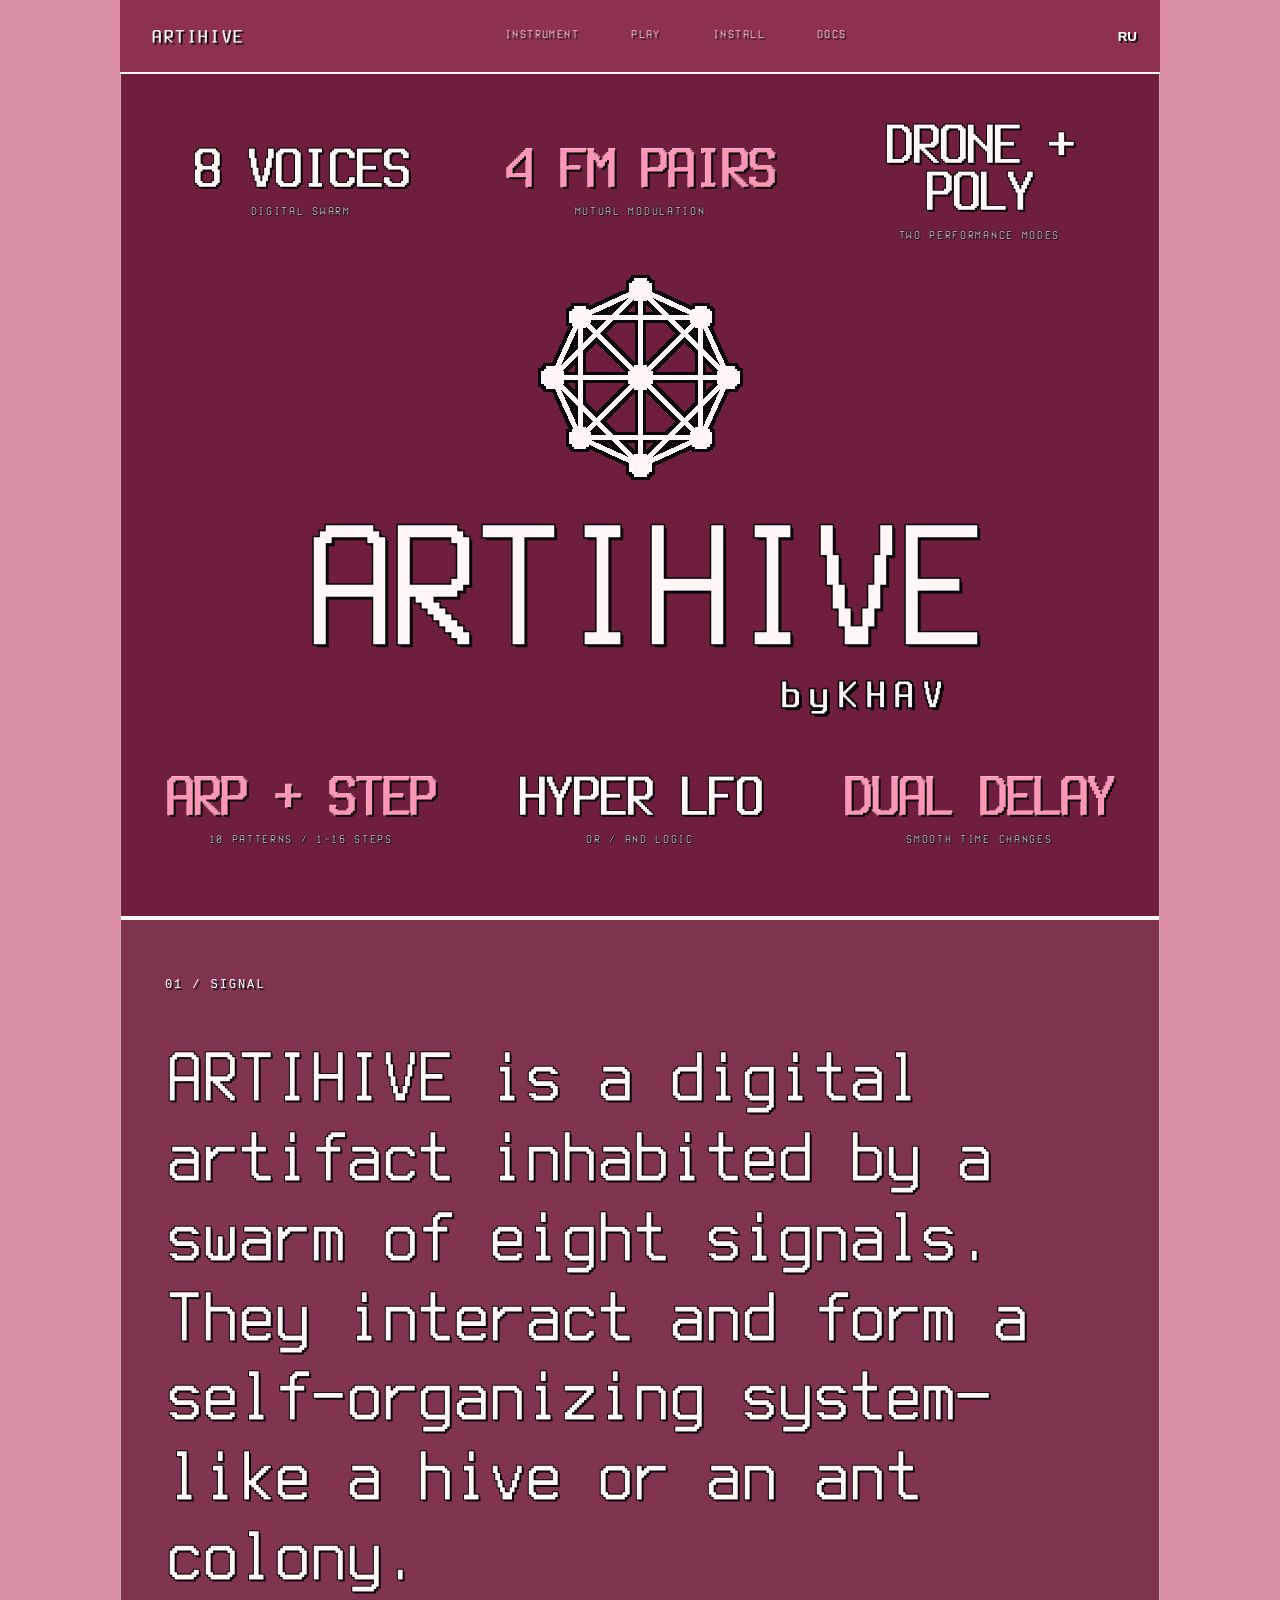
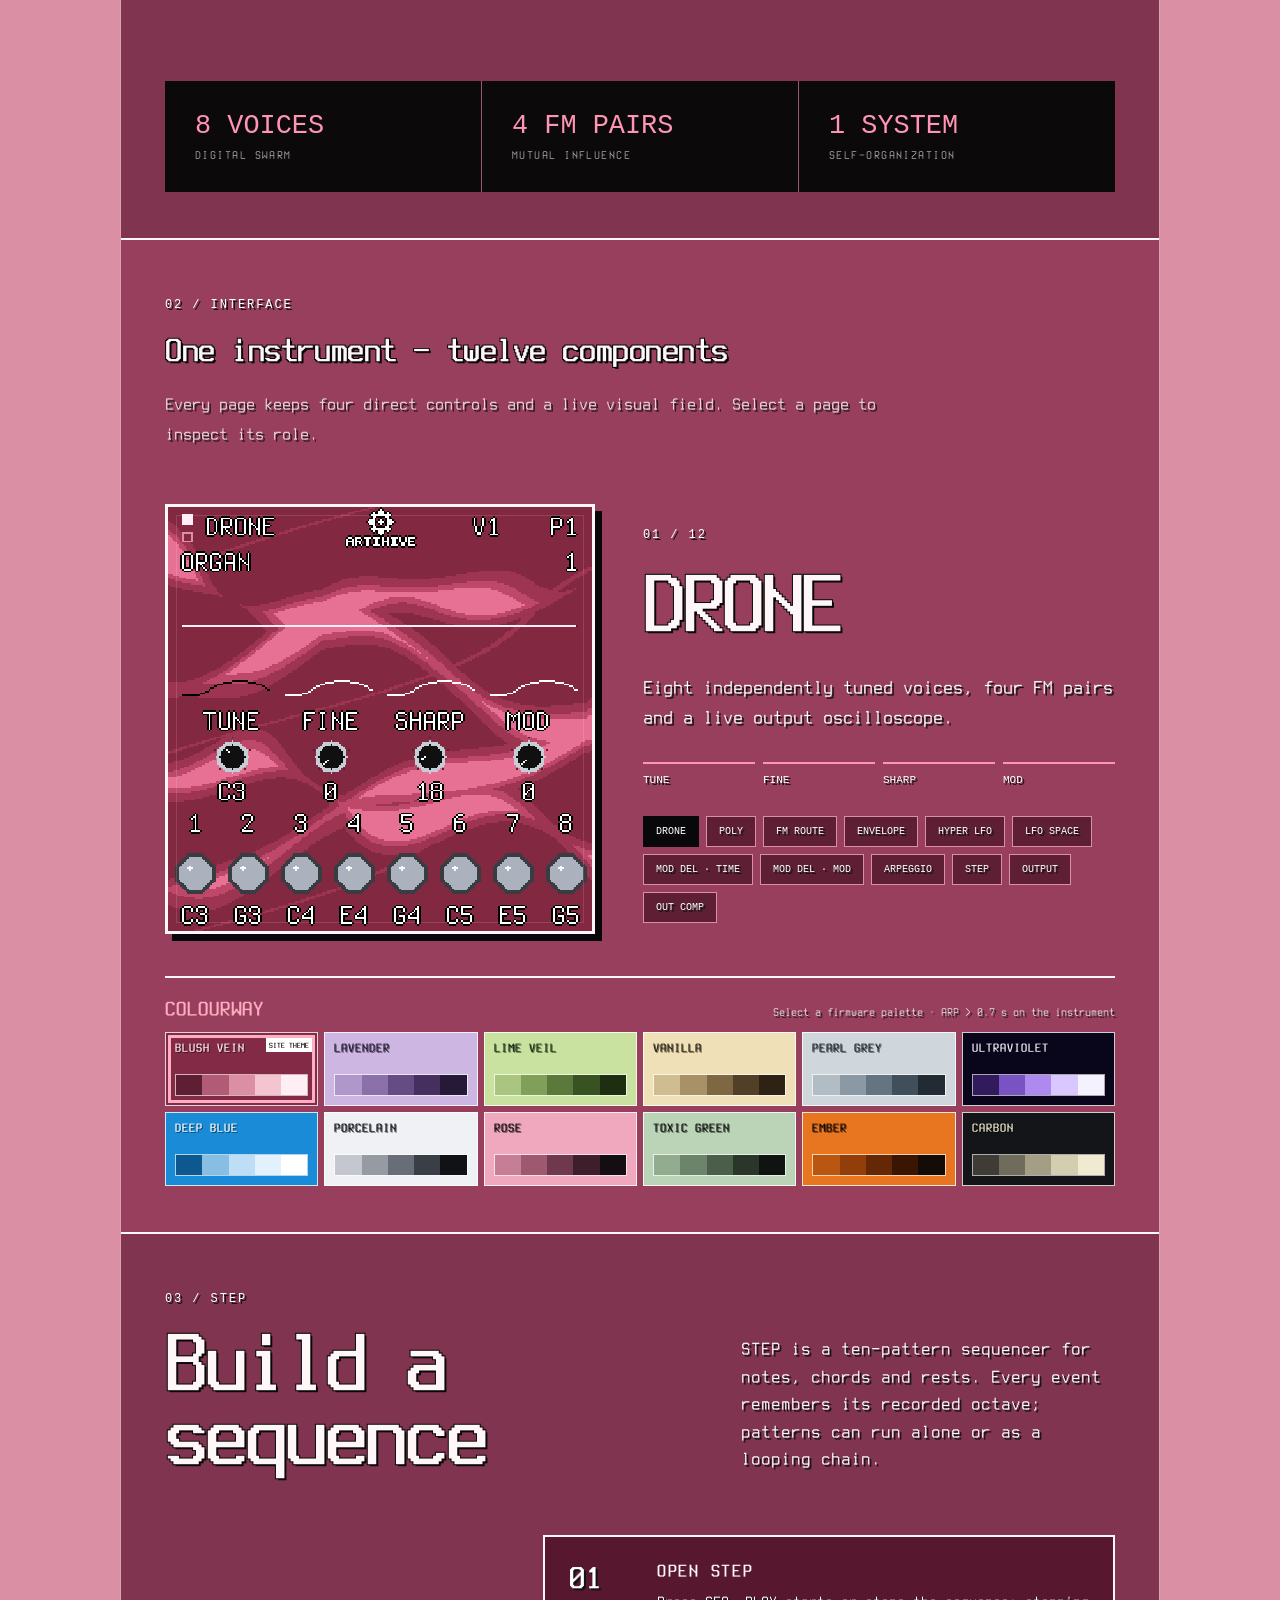
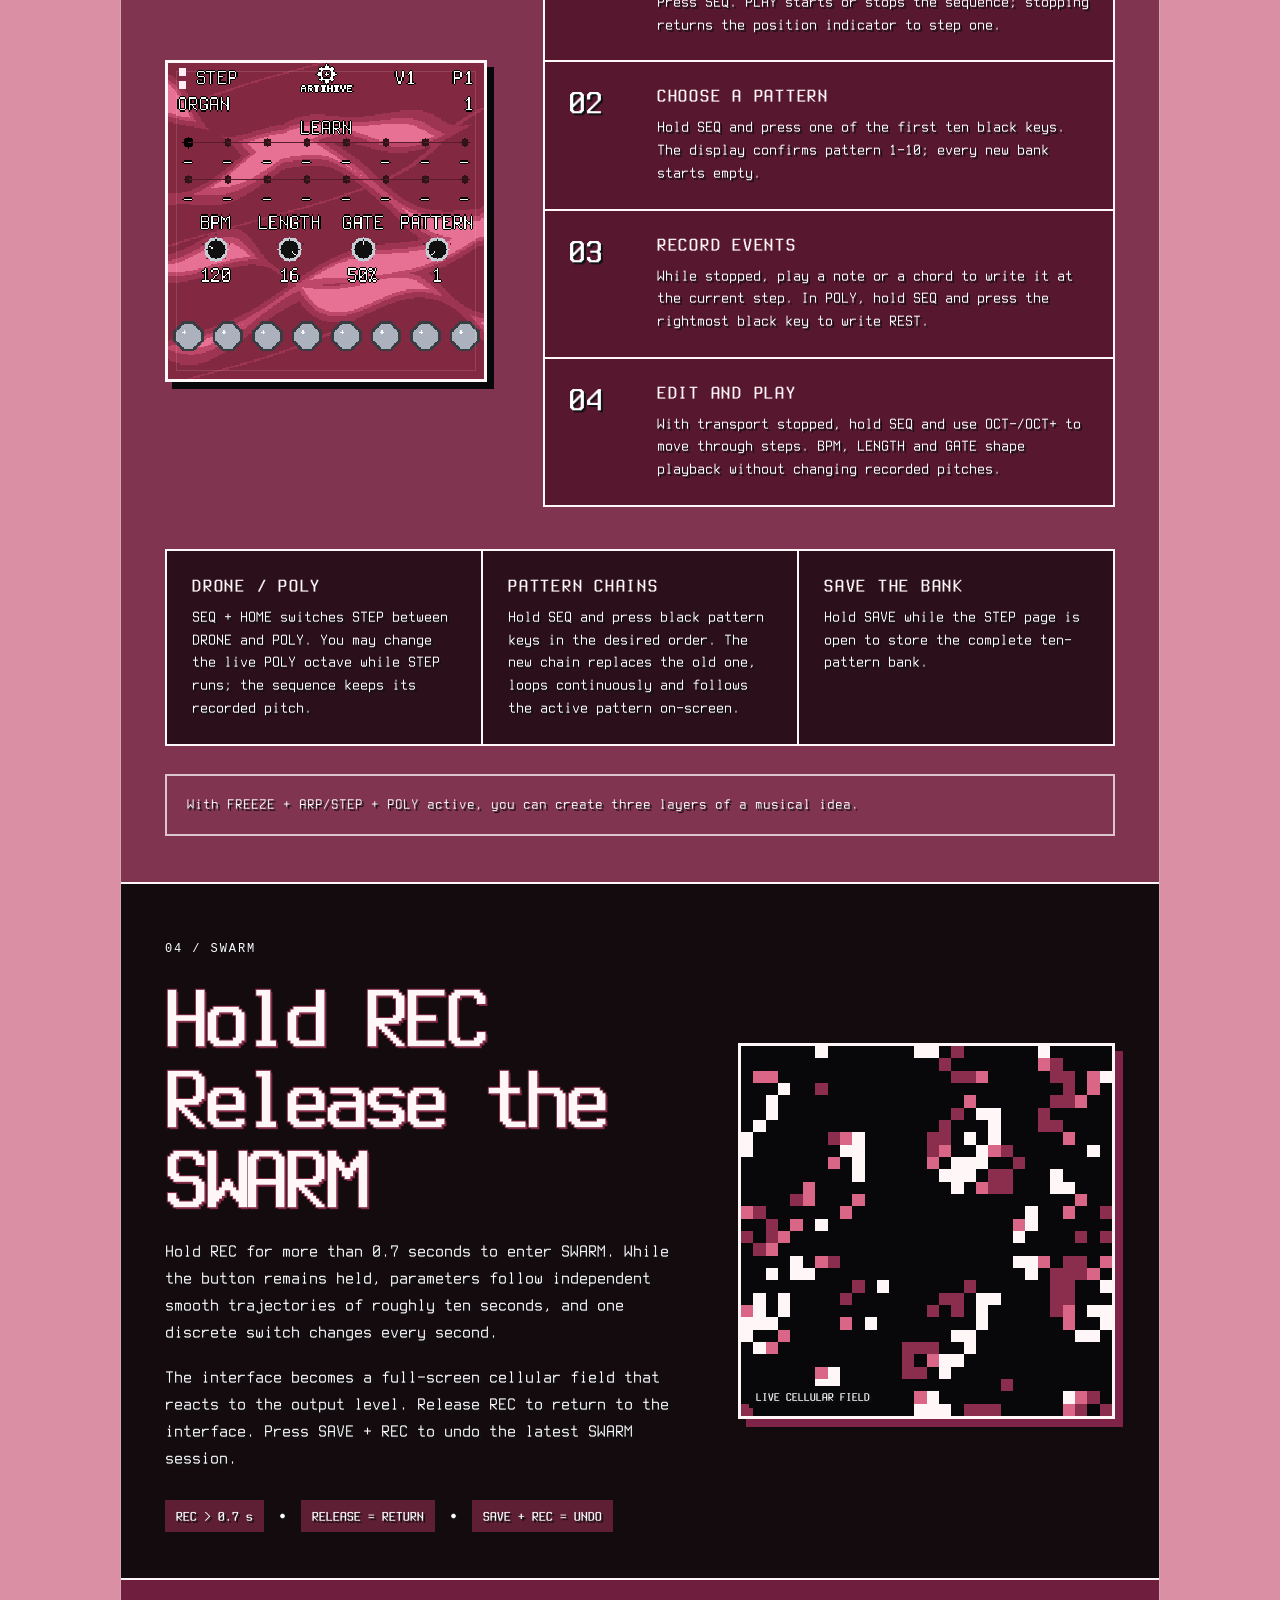
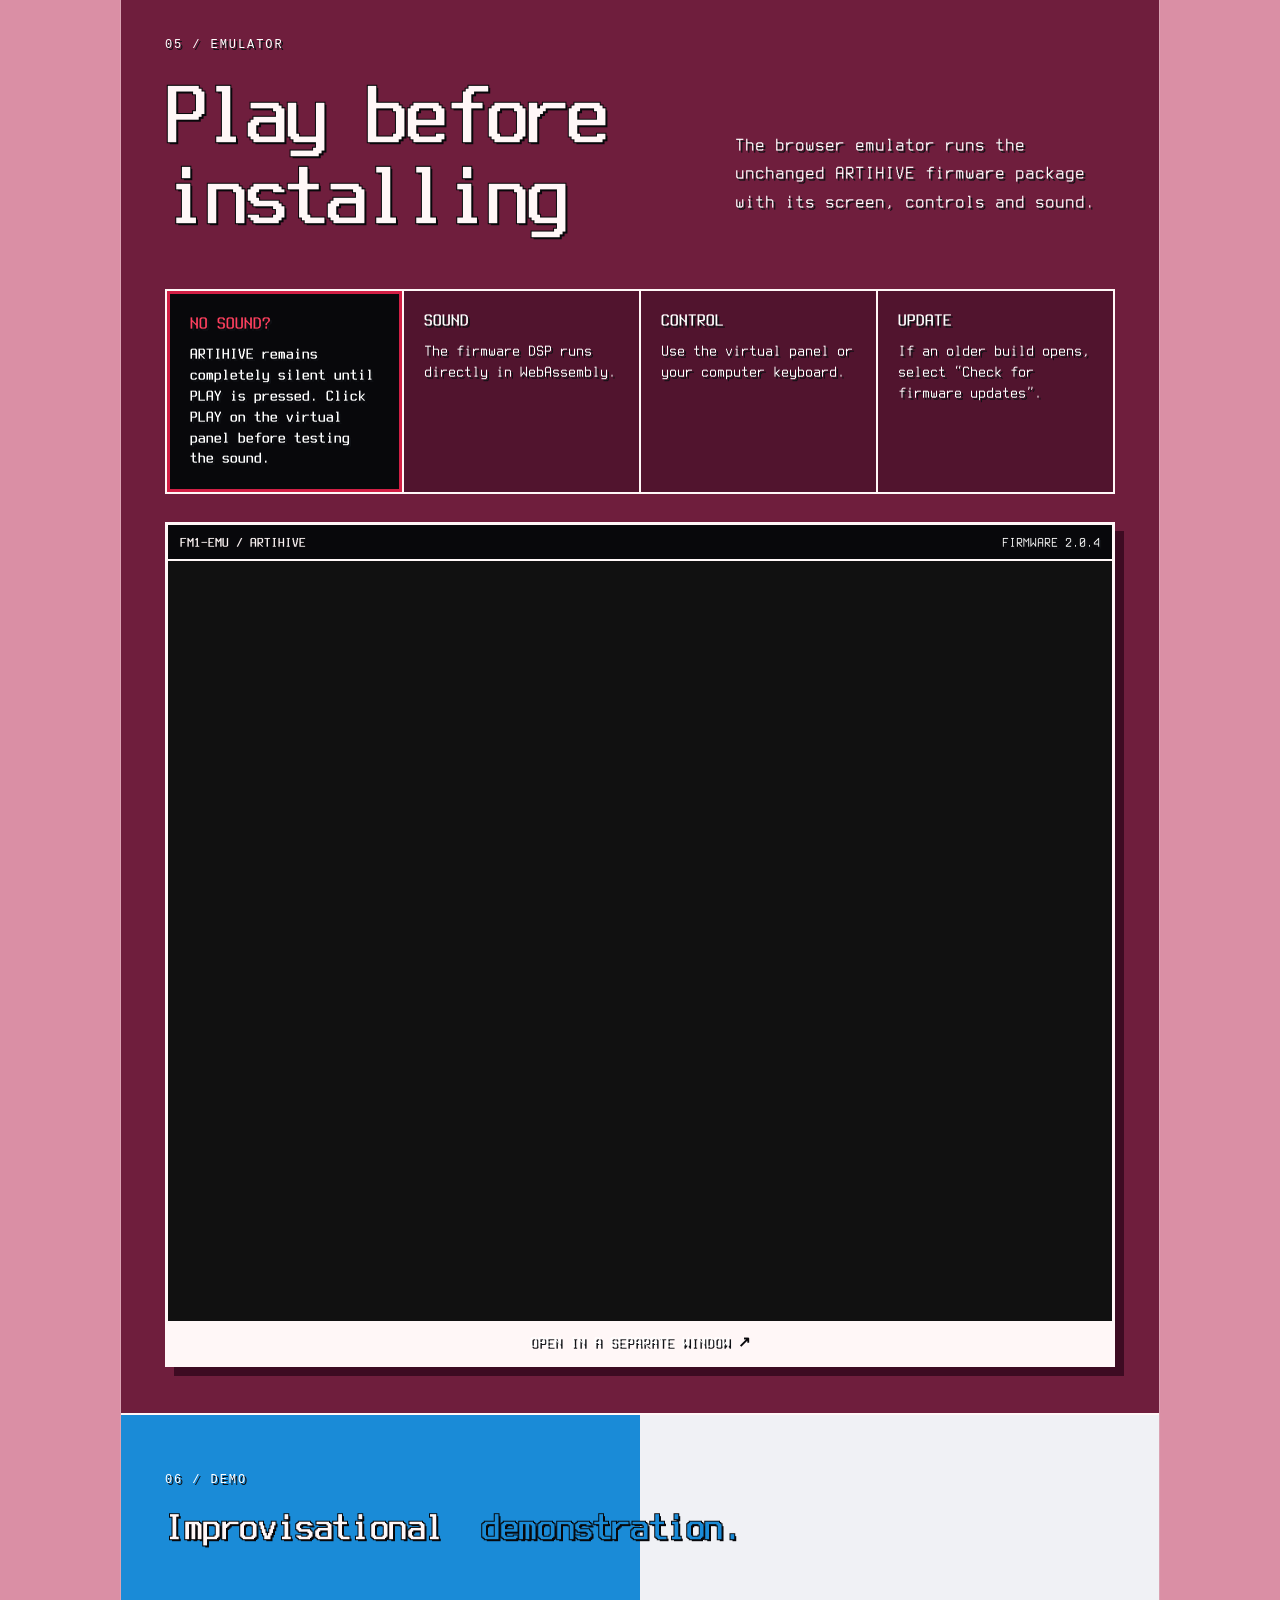
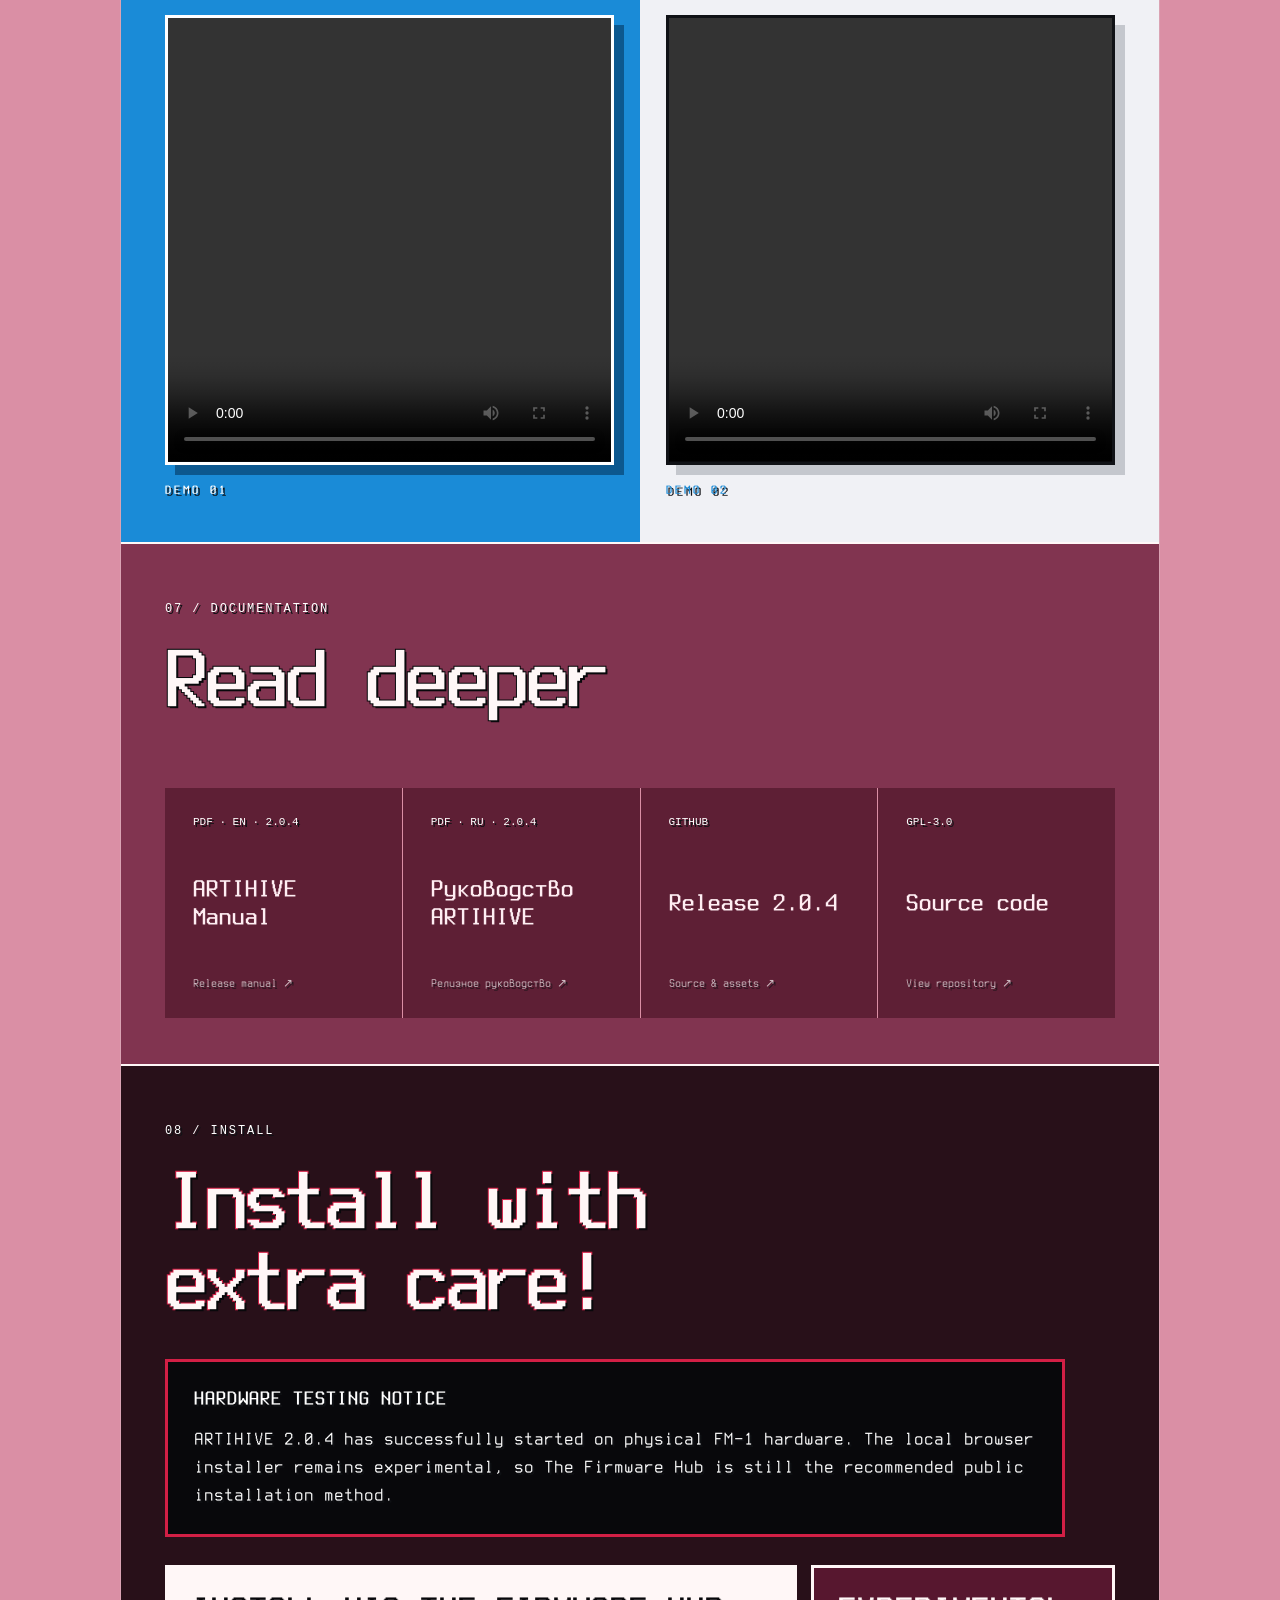
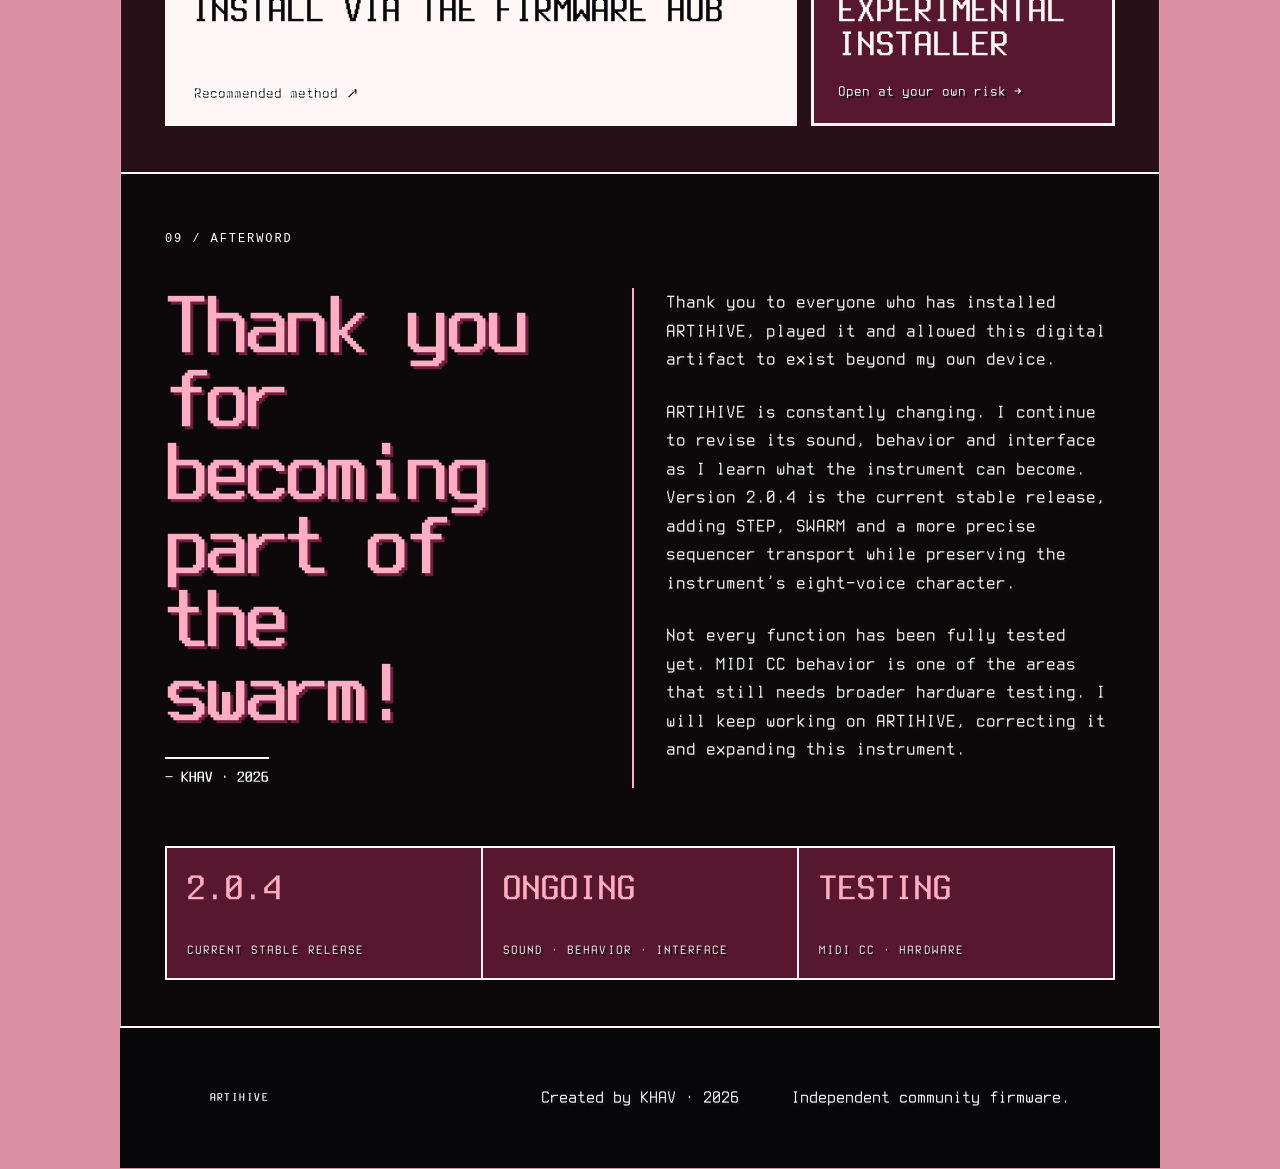
==== site/index.html @ 215ebaf9 "Add files via upload" ====
<!doctype html>
<html lang="en" data-lang="en">
<head>
  <meta charset="utf-8">
  <meta name="viewport" content="width=device-width,initial-scale=1">
  <meta name="theme-color" content="#7f2947">
  <meta name="description" content="ARTIHIVE 2.0.4 — eight-voice experimental drone, polyphonic FM synthesizer and STEP sequencer firmware for the M-VAVE FM-1.">
  <title>ARTIHIVE 2.0.4 — FM-1 firmware by KHAV</title>
  <link rel="stylesheet" href="styles.css?v=204-heading-fix-2">
</head>
<body>
  <a class="skip" href="#main">Skip to content</a>
  <div class="grain" aria-hidden="true"></div>
  <header class="topbar">
    <a class="brand" href="#top" aria-label="ARTIHIVE home"><span class="brand-name">ARTIHIVE</span></a>
    <nav aria-label="Main navigation">
      <a href="#instrument" data-en="Instrument" data-ru="Инструмент">Instrument</a>
      <a href="#play" data-en="Play" data-ru="Играть">Play</a>
      <a href="https://thefirmwarehub.com/#fw-artihive" target="_blank" rel="noopener" data-en="Install" data-ru="Установка">Install</a>
      <a href="#docs" data-en="Docs" data-ru="Документы">Docs</a>
    </nav>
    <button class="lang" id="lang" type="button" aria-label="Switch language">RU</button>
  </header>

  <main id="main">
    <section class="hero hero-simple" id="top">
      <div class="hero-identity reveal">
        <div class="hero-wordmark" role="img" aria-label="ARTIHIVE by KHAV">
          <svg class="hero-symbol" viewBox="0 0 240 240" shape-rendering="crispEdges" aria-hidden="true">
            <defs><path id="pixel-node" d="M-7-13H7V-10H10V-7H13V7H10V10H7V13H-7V10H-10V7H-13V-7H-10V-10H-7Z"/></defs>
            <g fill="none" stroke="currentColor" stroke-width="6" stroke-linejoin="miter">
              <!-- Exact topology used by firmware draw_boot_logo_raw():
                   perimeter, even-node diamond, odd-node square and eight centre spokes. -->
              <path d="M120 18 190 50 222 120 190 190 120 222 50 190 18 120 50 50Z"/>
              <path d="M120 18 222 120 120 222 18 120Z"/>
              <path d="M190 50 190 190 50 190 50 50Z"/>
              <path d="M120 120 120 18M120 120 190 50M120 120 222 120M120 120 190 190M120 120 120 222M120 120 50 190M120 120 18 120M120 120 50 50"/>
            </g>
            <g fill="currentColor">
              <use href="#pixel-node" transform="translate(120 18)"/><use href="#pixel-node" transform="translate(190 50)"/>
              <use href="#pixel-node" transform="translate(222 120)"/><use href="#pixel-node" transform="translate(190 190)"/>
              <use href="#pixel-node" transform="translate(120 222)"/><use href="#pixel-node" transform="translate(50 190)"/>
              <use href="#pixel-node" transform="translate(18 120)"/><use href="#pixel-node" transform="translate(50 50)"/>
              <use href="#pixel-node" transform="translate(120 120) scale(1.15)"/>
            </g>
          </svg>
          <strong>ARTIHIVE</strong>
          <span>byKHAV</span>
        </div>
        <div class="hero-features" aria-label="ARTIHIVE features">
          <span class="feature-label feature-1"><b>8 VOICES</b><i data-en="digital swarm" data-ru="цифровой рой">digital swarm</i></span>
          <span class="feature-label feature-2"><b>4 FM PAIRS</b><i data-en="mutual modulation" data-ru="взаимная модуляция">mutual modulation</i></span>
          <span class="feature-label feature-3"><b>DRONE + POLY</b><i data-en="two performance modes" data-ru="два режима игры">two performance modes</i></span>
          <span class="feature-label feature-4"><b>ARP + STEP</b><i data-en="10 patterns / 1–16 steps" data-ru="10 паттернов / 1–16 шагов">10 patterns / 1–16 steps</i></span>
          <span class="feature-label feature-5"><b>HYPER LFO</b><i data-en="OR / AND logic" data-ru="логика OR / AND">OR / AND logic</i></span>
          <span class="feature-label feature-6"><b>DUAL DELAY</b><i data-en="smooth TIME changes" data-ru="плавные изменения TIME">smooth TIME changes</i></span>
        </div>
      </div>
    </section>

    <section class="manifesto section">
      <p class="section-no">01 / SIGNAL</p>
      <blockquote data-en="ARTIHIVE is a digital artifact inhabited by a swarm of eight signals. They interact and form a self-organizing system—like a hive or an ant colony." data-ru="ARTIHIVE — цифровой артефакт, внутри которого живёт рой из восьми сигналов. Они взаимодействуют и образуют самоорганизующуюся систему — подобно улью или муравейнику.">ARTIHIVE is a digital artifact inhabited by a swarm of eight signals. They interact and form a self-organizing system—like a hive or an ant colony.</blockquote>
      <div class="facts">
        <div><strong>8 VOICES</strong><span data-en="Digital swarm" data-ru="Цифровой рой">Digital swarm</span></div>
        <div><strong>4 FM PAIRS</strong><span data-en="Mutual influence" data-ru="Взаимное влияние">Mutual influence</span></div>
        <div><strong>1 SYSTEM</strong><span data-en="Self-organization" data-ru="Самоорганизация">Self-organization</span></div>
      </div>
    </section>

    <section class="section" id="instrument">
      <div class="section-head"><div><p class="section-no">02 / INTERFACE</p><h2 data-en="One instrument - twelve components" data-ru="Один инструмент - двенадцать составляющих">One instrument - twelve components</h2></div><p data-en="Every page keeps four direct controls and a live visual field. Select a page to inspect its role." data-ru="На каждой странице — четыре прямых параметра и живое поле индикации. Выберите страницу, чтобы увидеть её назначение.">Every page keeps four direct controls and a live visual field. Select a page to inspect its role.</p></div>
      <div class="interface">
        <div class="screen-shell large"><img id="page-image" src="assets/screens/drone.png?v=204-release-themes" width="240" height="240" alt="DRONE interface page"></div>
        <div class="page-copy">
          <p class="page-index" id="page-index">01 / 12</p>
          <h3 id="page-title">DRONE</h3>
          <p id="page-description">Eight independently tuned voices, four FM pairs and a live output oscilloscope.</p>
          <div class="knobs" id="page-knobs"><span>TUNE</span><span>FINE</span><span>SHARP</span><span>MOD</span></div>
          <div class="page-tabs" id="page-tabs" role="tablist" aria-label="Interface pages"></div>
        </div>
      </div>

      <div class="interface-themes" id="themes">
        <div class="interface-themes-head">
          <b data-en="COLOURWAY" data-ru="ЦВЕТОВАЯ ТЕМА">COLOURWAY</b>
          <span data-en="Select a firmware palette · ARP > 0.7 s on the instrument" data-ru="Выберите палитру прошивки · ARP > 0,7 с на инструменте">Select a firmware palette · ARP &gt; 0.7 s on the instrument</span>
        </div>
      <div class="theme-grid">
        <article class="theme-current" style="--t:#822a46;--a:#5e1f35;--b:#b15b77;--c:#da8fa5;--d:#f4c4d1;--e:#ffeef3"><b>BLUSH VEIN</b><em data-en="SITE THEME" data-ru="ТЕМА САЙТА">SITE THEME</em><div><i></i><i></i><i></i><i></i><i></i></div></article>
        <article style="--t:#cdb7e2;--a:#b097c9;--b:#8b70a9;--c:#654c82;--d:#442f5e;--e:#251937"><b>LAVENDER</b><div><i></i><i></i><i></i><i></i><i></i></div></article>
        <article style="--t:#c9e2a0;--a:#a9c57f;--b:#809f59;--c:#5b793a;--d:#395222;--e:#1d2e11"><b>LIME VEIL</b><div><i></i><i></i><i></i><i></i><i></i></div></article>
        <article style="--t:#efe0b8;--a:#cfbc91;--b:#a89167;--c:#7e6843;--d:#524026;--e:#2d2214"><b>VANILLA</b><div><i></i><i></i><i></i><i></i><i></i></div></article>
        <article style="--t:#d0d7dc;--a:#b2bcc4;--b:#8b99a4;--c:#647481;--d:#414f5b;--e:#222b33"><b>PEARL GREY</b><div><i></i><i></i><i></i><i></i><i></i></div></article>
        <article style="--t:#09051a;--a:#311b5c;--b:#7953c4;--c:#ae89ef;--d:#d8c8ff;--e:#f4f2ff"><b>ULTRAVIOLET</b><div><i></i><i></i><i></i><i></i><i></i></div></article>
        <article style="--t:#1a8bd7;--a:#0c588f;--b:#88bee4;--c:#bedef5;--d:#e2f1fc;--e:#fff"><b>DEEP BLUE</b><div><i></i><i></i><i></i><i></i><i></i></div></article>
        <article style="--t:#f0f1f5;--a:#c4c7cd;--b:#969ba3;--c:#686e77;--d:#3a3e46;--e:#101216"><b>PORCELAIN</b><div><i></i><i></i><i></i><i></i><i></i></div></article>
        <article style="--t:#f0a8be;--a:#c67e96;--b:#9e5870;--c:#70384c;--d:#3e1e2a;--e:#140e12"><b>ROSE</b><div><i></i><i></i><i></i><i></i><i></i></div></article>
        <article style="--t:#bbd4b7;--a:#92ac8f;--b:#6c856a;--c:#4a5e49;--d:#2a362a;--e:#101410"><b>TOXIC GREEN</b><div><i></i><i></i><i></i><i></i><i></i></div></article>
        <article style="--t:#e87620;--a:#b85612;--b:#923e0a;--c:#662804;--d:#3a1602;--e:#140c08"><b>EMBER</b><div><i></i><i></i><i></i><i></i><i></i></div></article>
        <article style="--t:#141518;--a:#3e3c34;--b:#706c5c;--c:#a49e84;--d:#d4ceb0;--e:#f0ead0"><b>CARBON</b><div><i></i><i></i><i></i><i></i><i></i></div></article>
      </div>
      </div>
    </section>

    <section class="section step-guide" id="step-guide">
      <div class="step-guide-head">
        <div><p class="section-no">03 / STEP</p><h2 data-en="Build a sequence" data-ru="Соберите секвенцию">Build a sequence</h2></div>
        <p data-en="STEP is a ten-pattern sequencer for notes, chords and rests. Every event remembers its recorded octave; patterns can run alone or as a looping chain." data-ru="STEP — секвенсор на десять паттернов для нот, аккордов и пауз. Каждое событие сохраняет записанную октаву; паттерны могут играть отдельно или объединяться в зацикленную цепочку.">STEP is a ten-pattern sequencer for notes, chords and rests. Every event remembers its recorded octave; patterns can run alone or as a looping chain.</p>
      </div>
      <div class="step-guide-layout">
        <div class="screen-shell step-screen"><img src="assets/screens/themes/blush-vein/step.png?v=204-release-themes" width="240" height="240" alt="ARTIHIVE 2.0.4 STEP sequencer page"></div>
        <div class="step-flow">
          <article><span>01</span><div><b data-en="OPEN STEP" data-ru="ОТКРОЙТЕ STEP">OPEN STEP</b><p data-en="Press SEQ. PLAY starts or stops the sequence; stopping returns the position indicator to step one." data-ru="Нажмите SEQ. PLAY запускает или останавливает секвенцию; после остановки указатель возвращается к первому шагу.">Press SEQ. PLAY starts or stops the sequence; stopping returns the position indicator to step one.</p></div></article>
          <article><span>02</span><div><b data-en="CHOOSE A PATTERN" data-ru="ВЫБЕРИТЕ ПАТТЕРН">CHOOSE A PATTERN</b><p data-en="Hold SEQ and press one of the first ten black keys. The display confirms pattern 1–10; every new bank starts empty." data-ru="Удерживайте SEQ и нажмите одну из первых десяти чёрных клавиш. Экран подтвердит паттерн 1–10; каждый новый банк изначально пуст.">Hold SEQ and press one of the first ten black keys. The display confirms pattern 1–10; every new bank starts empty.</p></div></article>
          <article><span>03</span><div><b data-en="RECORD EVENTS" data-ru="ЗАПИШИТЕ СОБЫТИЯ">RECORD EVENTS</b><p data-en="While stopped, play a note or a chord to write it at the current step. In POLY, hold SEQ and press the rightmost black key to write REST." data-ru="Во время остановки сыграйте ноту или аккорд, чтобы записать их в текущий шаг. В POLY удерживайте SEQ и нажмите крайнюю правую чёрную клавишу, чтобы записать REST.">While stopped, play a note or a chord to write it at the current step. In POLY, hold SEQ and press the rightmost black key to write REST.</p></div></article>
          <article><span>04</span><div><b data-en="EDIT AND PLAY" data-ru="РЕДАКТИРУЙТЕ И ИГРАЙТЕ">EDIT AND PLAY</b><p data-en="With transport stopped, hold SEQ and use OCT−/OCT+ to move through steps. BPM, LENGTH and GATE shape playback without changing recorded pitches." data-ru="При остановленном транспорте удерживайте SEQ и используйте OCT−/OCT+, чтобы перемещаться по шагам. BPM, LENGTH и GATE меняют воспроизведение, не изменяя записанные высоты.">With transport stopped, hold SEQ and use OCT−/OCT+ to move through steps. BPM, LENGTH and GATE shape playback without changing recorded pitches.</p></div></article>
        </div>
      </div>
      <div class="step-reference">
        <article><b data-en="DRONE / POLY" data-ru="DRONE / POLY">DRONE / POLY</b><p data-en="SEQ + HOME switches STEP between DRONE and POLY. You may change the live POLY octave while STEP runs; the sequence keeps its recorded pitch." data-ru="SEQ + HOME переключает STEP между DRONE и POLY. Во время работы STEP можно менять октаву живой POLY-игры — высота секвенции останется записанной.">SEQ + HOME switches STEP between DRONE and POLY. You may change the live POLY octave while STEP runs; the sequence keeps its recorded pitch.</p></article>
        <article><b data-en="PATTERN CHAINS" data-ru="ЦЕПОЧКИ ПАТТЕРНОВ">PATTERN CHAINS</b><p data-en="Hold SEQ and press black pattern keys in the desired order. The new chain replaces the old one, loops continuously and follows the active pattern on-screen." data-ru="Удерживайте SEQ и нажмите чёрные клавиши паттернов в нужном порядке. Новая цепочка заменит старую, будет циклически повторяться и показывать активный паттерн на экране.">Hold SEQ and press black pattern keys in the desired order. The new chain replaces the old one, loops continuously and follows the active pattern on-screen.</p></article>
        <article><b data-en="SAVE THE BANK" data-ru="СОХРАНИТЕ БАНК">SAVE THE BANK</b><p data-en="Hold SAVE while the STEP page is open to store the complete ten-pattern bank." data-ru="Удерживайте SAVE на странице STEP, чтобы сохранить весь банк из десяти паттернов.">Hold SAVE while the STEP page is open to store the complete ten-pattern bank.</p></article>
      </div>
      <aside class="step-footnote"><p data-en="With FREEZE + ARP/STEP + POLY active, you can create three layers of a musical idea." data-ru="При включённых FREEZE + ARP/STEP + POLY можно создать три слоя музыкальной идеи.">With FREEZE + ARP/STEP + POLY active, you can create three layers of a musical idea.</p></aside>
    </section>

    <section class="section disorder" id="disorder">
      <div class="disorder-copy">
        <p class="section-no">04 / SWARM</p>
        <h2 data-en="Hold REC<br>Release the SWARM" data-ru="Удерживайте REC<br>Освободите РОЙ">Hold REC<br>Release the SWARM</h2>
        <p data-en="Hold REC for more than 0.7 seconds to enter SWARM. While the button remains held, parameters follow independent smooth trajectories of roughly ten seconds, and one discrete switch changes every second." data-ru="Удерживайте REC дольше 0,7 секунды, чтобы включить SWARM. Пока кнопка нажата, параметры движутся по независимым плавным траекториям длительностью около десяти секунд, а один дискретный переключатель меняется каждую секунду.">Hold REC for more than 0.7 seconds to enter SWARM. While the button remains held, parameters follow independent smooth trajectories of roughly ten seconds, and one discrete switch changes every second.</p>
        <p data-en="The interface becomes a full-screen cellular field that reacts to the output level. Release REC to return to the interface. Press SAVE + REC to undo the latest SWARM session." data-ru="Интерфейс превращается в полноэкранное клеточное поле, реагирующее на уровень выходного сигнала. Отпустите REC, чтобы вернуться к интерфейсу. Нажмите SAVE + REC, чтобы отменить последний сеанс SWARM.">The interface becomes a full-screen cellular field that reacts to the output level. Release REC to return to the interface. Press SAVE + REC to undo the latest SWARM session.</p>
        <div class="disorder-steps"><b>REC &gt; 0.7 s</b><span aria-hidden="true">•</span><b data-en="RELEASE = RETURN" data-ru="ОТПУСТИТЬ = ВЕРНУТЬСЯ">RELEASE = RETURN</b><span aria-hidden="true">•</span><b>SAVE + REC = UNDO</b></div>
      </div>
      <div class="disorder-demo">
        <canvas id="disorder-canvas" width="480" height="480" aria-label="Animated SWARM cellular field"></canvas>
        <span data-en="LIVE CELLULAR FIELD" data-ru="ЖИВОЕ КЛЕТОЧНОЕ ПОЛЕ">LIVE CELLULAR FIELD</span>
      </div>
    </section>

    <section class="section emulator" id="play">
      <div class="emulator-heading">
        <div><p class="section-no">05 / EMULATOR</p><h2 data-en="Play before installing" data-ru="Играйте до установки">Play before installing</h2></div>
        <p data-en="The browser emulator runs the unchanged ARTIHIVE firmware package with its screen, controls and sound." data-ru="Браузерный эмулятор запускает неизменённый пакет ARTIHIVE вместе с экраном, управлением и звуком.">The browser emulator runs the unchanged ARTIHIVE firmware package with its screen, controls and sound.</p>
      </div>
      <div class="emulator-layout">
        <div class="emulator-embed">
          <div class="emulator-bar"><b>FM1-EMU / ARTIHIVE</b><span>FIRMWARE 2.0.4</span></div>
          <iframe src="https://joakimeriksson.github.io/fm1-emu/?package=https%3A%2F%2Fkhavld.github.io%2FARTIHIVE%2Fassets%2Fdownloads%2Fartihive-2.0.4.fwsc&amp;name=ARTIHIVE%202.0.4&amp;embed=1" title="ARTIHIVE browser emulator" loading="eager" allow="autoplay; midi" referrerpolicy="no-referrer"></iframe>
          <a href="https://joakimeriksson.github.io/fm1-emu/?package=https%3A%2F%2Fkhavld.github.io%2FARTIHIVE%2Fassets%2Fdownloads%2Fartihive-2.0.4.fwsc&amp;name=ARTIHIVE%202.0.4" target="_blank" rel="noopener"><span data-en="OPEN IN A SEPARATE WINDOW" data-ru="ОТКРЫТЬ В ОТДЕЛЬНОМ ОКНЕ">OPEN IN A SEPARATE WINDOW</span> ↗</a>
        </div>
        <div class="emulator-notes">
          <article class="emulator-warning"><b data-en="NO SOUND?" data-ru="НЕТ ЗВУКА?">NO SOUND?</b><span data-en="ARTIHIVE remains completely silent until PLAY is pressed. Click PLAY on the virtual panel before testing the sound." data-ru="ARTIHIVE сохраняет полную тишину до нажатия PLAY. Перед проверкой звука нажмите PLAY на виртуальной панели.">ARTIHIVE remains completely silent until PLAY is pressed. Click PLAY on the virtual panel before testing the sound.</span></article>
          <article><b>SOUND</b><span data-en="The firmware DSP runs directly in WebAssembly." data-ru="DSP прошивки работает непосредственно в WebAssembly.">The firmware DSP runs directly in WebAssembly.</span></article>
          <article><b>CONTROL</b><span data-en="Use the virtual panel or your computer keyboard." data-ru="Используйте виртуальную панель или клавиатуру компьютера.">Use the virtual panel or your computer keyboard.</span></article>
          <article><b>UPDATE</b><span data-en="If an older build opens, select “Check for firmware updates”." data-ru="Если открылась старая сборка, выберите «Check for firmware updates».">If an older build opens, select “Check for firmware updates”.</span></article>
        </div>
      </div>
    </section>

    <section class="section demo" id="demo">
      <div class="section-head"><div><p class="section-no">06 / DEMO</p><h2 data-en="Improvisational&amp;nbsp;&amp;nbsp;&lt;span&gt;demonstration.&lt;/span&gt;" data-ru="Импровизационная&amp;nbsp;&amp;nbsp;&lt;span&gt;демонстрация.&lt;/span&gt;">Improvisational&nbsp;&nbsp;<span>demonstration.</span></h2></div></div>
      <div class="demo-grid">
        <figure class="demo-video">
          <video controls playsinline preload="metadata"><source src="https://github.com/KHAVld/ARTIHIVE/raw/refs/heads/ARTIHIVE/docs/1demo.mp4" type="video/mp4"></video>
          <figcaption>DEMO 01</figcaption>
        </figure>
        <figure class="demo-video">
          <video controls playsinline preload="metadata"><source src="https://github.com/KHAVld/ARTIHIVE/raw/refs/heads/ARTIHIVE/docs/2demo.mp4" type="video/mp4"></video>
          <figcaption>DEMO 02</figcaption>
        </figure>
      </div>
    </section>

    <section class="section" id="docs">
      <div class="section-head"><div><p class="section-no">07 / DOCUMENTATION</p><h2 data-en="Read deeper" data-ru="Подробнее:">Read deeper</h2></div></div>
      <div class="docs-grid">
        <a href="assets/downloads/artihive-2.0.4-manual-en.pdf" target="_blank"><span>PDF · EN · 2.0.4</span><b>ARTIHIVE Manual</b><i>Release manual ↗</i></a>
        <a href="assets/downloads/artihive-2.0.4-manual-ru.pdf" target="_blank"><span>PDF · RU · 2.0.4</span><b>Руководство ARTIHIVE</b><i>Релизное руководство ↗</i></a>
        <a href="https://github.com/KHAVld/ARTIHIVE/releases/tag/artihive-2.0.4" target="_blank" rel="noopener"><span>GITHUB</span><b>Release 2.0.4</b><i>Source & assets ↗</i></a>
        <a href="https://github.com/KHAVld/ARTIHIVE" target="_blank" rel="noopener"><span>GPL-3.0</span><b>Source code</b><i>View repository ↗</i></a>
      </div>
    </section>

    <section class="section install-v2" id="install">
      <div class="install-v2-head">
        <p class="section-no">08 / INSTALL</p>
        <h2 data-en="Install with<br>extra care!" data-ru="Устанавливайте<br>с осторожностью!">Install with<br>extra care!</h2>
      </div>
      <div class="install-warning">
        <b data-en="HARDWARE TESTING NOTICE" data-ru="ПРЕДУПРЕЖДЕНИЕ О ПРОВЕРКЕ">HARDWARE TESTING NOTICE</b>
        <p data-en="ARTIHIVE 2.0.4 has successfully started on physical FM-1 hardware. The local browser installer remains experimental, so The Firmware Hub is still the recommended public installation method." data-ru="ARTIHIVE 2.0.4 успешно запустилась на физическом FM-1. Локальный браузерный установщик остаётся экспериментальным, поэтому для публичной установки по-прежнему рекомендуется The Firmware Hub.">ARTIHIVE 2.0.4 has successfully started on physical FM-1 hardware. The local browser installer remains experimental, so The Firmware Hub is still the recommended public installation method.</p>
      </div>
      <div class="install-v2-actions">
        <a class="hub-install" href="https://thefirmwarehub.com/#fw-artihive" target="_blank" rel="noopener"><strong data-en="INSTALL VIA THE FIRMWARE HUB" data-ru="УСТАНОВИТЬ ЧЕРЕЗ THE FIRMWARE HUB">INSTALL VIA THE FIRMWARE HUB</strong><span data-en="Recommended method ↗" data-ru="Рекомендуемый способ ↗">Recommended method ↗</span></a>
        <a class="local-install" href="install.html?v=2"><strong data-en="EXPERIMENTAL INSTALLER" data-ru="ЭКСПЕРИМЕНТАЛЬНЫЙ УСТАНОВЩИК">EXPERIMENTAL INSTALLER</strong><span data-en="Open at your own risk →" data-ru="Открыть на свой риск →">Open at your own risk →</span></a>
      </div>
    </section>

    <section class="section continuation" id="continuation">
      <p class="section-no">09 / AFTERWORD</p>
      <div class="continuation-grid">
        <div class="continuation-title">
          <h2 data-en="Thank you for becoming<br>part of the swarm!" data-ru="Спасибо, что стали<br>частью роя!">Thank you for becoming<br>part of the swarm!</h2>
          <span>— KHAV · 2026</span>
        </div>
        <div class="continuation-letter">
          <p data-en="Thank you to everyone who has installed ARTIHIVE, played it and allowed this digital artifact to exist beyond my own device." data-ru="Спасибо всем, кто установил ARTIHIVE, играл на нём и позволил этому цифровому артефакту существовать за пределами моего собственного устройства.">Thank you to everyone who has installed ARTIHIVE, played it and allowed this digital artifact to exist beyond my own device.</p>
          <p data-en="ARTIHIVE is constantly changing. I continue to revise its sound, behavior and interface as I learn what the instrument can become. Version 2.0.4 is the current stable release, adding STEP, SWARM and a more precise sequencer transport while preserving the instrument’s eight-voice character." data-ru="ARTIHIVE постоянно меняется. Я продолжаю дорабатывать его звук, поведение и интерфейс, постепенно понимая, каким может стать этот инструмент. Версия 2.0.4 — текущий стабильный релиз: в нём появились STEP, SWARM и более точный транспорт секвенсора при сохранении восьмиголосного характера инструмента.">ARTIHIVE is constantly changing. I continue to revise its sound, behavior and interface as I learn what the instrument can become. Version 2.0.4 is the current stable release, adding STEP, SWARM and a more precise sequencer transport while preserving the instrument’s eight-voice character.</p>
          <p data-en="Not every function has been fully tested yet. MIDI CC behavior is one of the areas that still needs broader hardware testing. I will keep working on ARTIHIVE, correcting it and expanding this instrument." data-ru="Пока протестированы не все функции. Например, работа MIDI CC всё ещё требует более широкой проверки на реальном оборудовании. Я продолжу работать над ARTIHIVE, исправлять его и развивать этот инструмент.">Not every function has been fully tested yet. MIDI CC behavior is one of the areas that still needs broader hardware testing. I will keep working on ARTIHIVE, correcting it and expanding this instrument.</p>
        </div>
      </div>
      <div class="continuation-status">
        <div><b>2.0.4</b><span data-en="CURRENT STABLE RELEASE" data-ru="ТЕКУЩАЯ СТАБИЛЬНАЯ ВЕРСИЯ">CURRENT STABLE RELEASE</span></div>
        <div><b data-en="ONGOING" data-ru="В РАБОТЕ">ONGOING</b><span data-en="SOUND · BEHAVIOR · INTERFACE" data-ru="ЗВУК · ПОВЕДЕНИЕ · ИНТЕРФЕЙС">SOUND · BEHAVIOR · INTERFACE</span></div>
        <div><b data-en="TESTING" data-ru="ПРОВЕРКА">TESTING</b><span>MIDI CC · HARDWARE</span></div>
      </div>
    </section>

  </main>

  <footer><div class="brand"><span>ARTIHIVE</span></div><p>Created by KHAV · 2026</p><p data-en="Independent community firmware." data-ru="Независимая пользовательская прошивка.">Independent community firmware.</p></footer>
  <script src="app.js?v=204-theme-map-fix"></script>
</body>
</html>
---- site/styles.css ----
@font-face{font-family:Pixel;src:local("Courier New");font-display:swap}*{box-sizing:border-box}html{scroll-behavior:smooth}body{margin:0;background:#761f3d;color:#fff8fb;font-family:Arial,Helvetica,sans-serif;overflow-x:hidden}body:before{content:"";position:fixed;inset:0;z-index:-3;background:radial-gradient(circle at 78% 5%,#b54a70 0 12%,transparent 33%),radial-gradient(circle at 15% 60%,#9b3459 0 8%,transparent 35%),linear-gradient(145deg,#4f102b,#812645 45%,#5b1431)}body:after{content:"";position:fixed;inset:-20%;z-index:-2;opacity:.42;background:repeating-radial-gradient(ellipse at 20% 30%,transparent 0 45px,#ef8cab 46px 50px,transparent 52px 80px);transform:rotate(-12deg);filter:blur(1px);animation:veins 28s linear infinite alternate}.grain{position:fixed;inset:0;z-index:-1;pointer-events:none;opacity:.15;background-image:url("data:image/svg+xml,%3Csvg xmlns='http://www.w3.org/2000/svg' width='90' height='90'%3E%3Cfilter id='n'%3E%3CfeTurbulence type='fractalNoise' baseFrequency='.85' numOctaves='3' stitchTiles='stitch'/%3E%3C/filter%3E%3Crect width='100%25' height='100%25' filter='url(%23n)' opacity='.28'/%3E%3C/svg%3E")}@keyframes veins{to{transform:translate3d(5%,2%,0) rotate(-8deg)}}a{color:inherit}.skip{position:fixed;top:-60px;left:10px;background:#000;padding:12px;z-index:20}.skip:focus{top:10px}.topbar{height:74px;padding:0 clamp(20px,4vw,68px);display:flex;align-items:center;justify-content:space-between;border-bottom:1px solid #ffffff42;position:sticky;top:0;z-index:10;background:#681d38dd;backdrop-filter:blur(14px)}.brand{display:flex;align-items:center;gap:10px;font-family:Pixel,monospace;font-weight:700;letter-spacing:.12em;text-decoration:none}.brand-mark{display:grid;place-items:center;width:28px;height:28px;border:1px solid #fff;border-radius:50%}.topbar nav{display:flex;gap:30px}.topbar nav a{text-decoration:none;font-size:12px;letter-spacing:.12em;text-transform:uppercase;opacity:.75}.topbar nav a:hover{opacity:1}.lang{border:1px solid #fff8;background:transparent;color:white;padding:8px 11px;cursor:pointer;font-weight:bold}.hero{min-height:calc(100vh - 74px);display:grid;grid-template-columns:1.1fr .9fr;align-items:center;gap:5vw;padding:70px clamp(20px,7vw,120px)}.eyebrow,.section-no,.page-index{font:12px Pixel,monospace;letter-spacing:.16em;color:#ffc3d6}.hero h1{font-size:clamp(64px,10vw,154px);line-height:.78;letter-spacing:-.075em;margin:24px 0 38px}.hero h1 span{color:#ff96b7;-webkit-text-stroke:1px #ffccdb}.lead{max-width:640px;font-size:clamp(18px,2vw,27px);line-height:1.42}.actions{display:flex;flex-wrap:wrap;gap:12px;margin-top:34px}.button{display:inline-flex;align-items:center;justify-content:center;gap:10px;min-height:50px;padding:0 22px;border:1px solid #fff8;text-decoration:none;font-weight:700;font-size:13px;letter-spacing:.05em;background:#5c1732aa;transition:.2s}.button:hover{transform:translateY(-2px);border-color:white}.button.primary{background:#080608;color:#fff;border-color:#080608}.micro{font-size:11px;opacity:.7;margin-top:22px}.hero-visual{position:relative;display:grid;place-items:center;min-height:500px}.screen-shell{position:relative;padding:16px;background:#151014;border:1px solid #ffffff88;box-shadow:0 30px 100px #24000fbb,0 0 0 8px #54142d}.screen-shell:after{content:"";position:absolute;inset:8px;border:1px solid #ffffff20;pointer-events:none}.screen-shell img{display:block;width:min(55vw,380px);height:auto;image-rendering:pixelated}.screen-shell.large img{width:min(42vw,430px)}.orbit{position:absolute;border:1px solid #ff8cb15c;border-radius:50%;pointer-events:none}.orbit-a{width:470px;height:470px;animation:spin 20s linear infinite}.orbit-b{width:590px;height:340px;transform:rotate(30deg);animation:spinB 25s linear infinite}@keyframes spin{to{transform:rotate(360deg)}}@keyframes spinB{to{transform:rotate(390deg)}}.annotation{position:absolute;font:10px Pixel,monospace;letter-spacing:.14em;background:#080608;padding:8px}.a1{top:10%;right:2%}.a2{bottom:15%;left:0}.a3{bottom:3%;right:7%}.section{padding:110px clamp(20px,7vw,120px);border-top:1px solid #ffffff30}.manifesto{background:#0b090a}.manifesto blockquote{font-size:clamp(36px,6vw,88px);line-height:1.04;letter-spacing:-.04em;margin:45px 0 85px;max-width:1300px}.facts{display:grid;grid-template-columns:repeat(3,1fr);gap:1px;background:#ffffff30}.facts div{background:#0b090a;padding:30px;display:flex;flex-direction:column;gap:8px}.facts strong{font:clamp(18px,2.1vw,30px) Pixel,monospace;color:#ff94b5}.facts span{font-size:12px;text-transform:uppercase;letter-spacing:.12em;opacity:.65}.section-head{display:flex;justify-content:space-between;align-items:end;gap:40px;margin-bottom:70px}.section h2{font-size:clamp(50px,7vw,110px);line-height:.9;letter-spacing:-.055em;margin:22px 0 0}
#instrument .section-head{display:block;margin-bottom:54px}
#instrument .section-head>div{max-width:none}
#instrument .section-head h2{font-size:clamp(16px,3.8vw,56px);letter-spacing:-.04em;white-space:nowrap}
#instrument .section-head>p{max-width:720px;margin:24px 0 0;line-height:1.65}.section-head>p{max-width:430px;line-height:1.65;opacity:.8}.interface{display:grid;grid-template-columns:minmax(300px,500px) 1fr;gap:8vw;align-items:center}.page-copy h3{font-size:clamp(50px,7vw,104px);margin:10px 0 20px;letter-spacing:-.06em}.page-copy>p:not(.page-index){font-size:20px;max-width:580px;line-height:1.5}.knobs{display:grid;grid-template-columns:repeat(4,1fr);gap:8px;margin:30px 0}.knobs span{border-top:2px solid #ff93b5;padding-top:10px;font:11px Pixel,monospace}.page-tabs{display:flex;flex-wrap:wrap;gap:7px}.page-tabs button{border:1px solid #ffffff55;background:#5a142e;color:white;padding:9px 12px;font:10px Pixel,monospace;cursor:pointer}.page-tabs button[aria-selected="true"]{background:#000;border-color:#000;color:#ff9cba}.split{display:grid;grid-template-columns:1fr 1fr;gap:9vw;background:#30101f}.split>div>p:not(.section-no){font-size:19px;line-height:1.6;max-width:620px}.text-link{display:inline-block;margin-top:24px;font-weight:bold;text-decoration:none;border-bottom:1px solid;padding-bottom:5px}.feature-stack{display:flex;flex-direction:column;gap:1px}.feature-stack article{background:#6e1d3b;padding:30px;display:grid;grid-template-columns:120px 1fr;gap:20px}.feature-stack b{font:18px Pixel,monospace;color:#ff9fbd}.feature-stack span{line-height:1.45}.install{background:#f3edf0;color:#171014}.install-card{max-width:1150px;margin:auto}.install .section-no{color:#9a214d}.install ol{list-style:none;padding:0;margin:50px 0;display:grid;grid-template-columns:repeat(3,1fr);gap:1px;background:#c9b9bf}.install li{background:#f3edf0;padding:30px;display:flex;gap:20px;line-height:1.5}.install li b{font:18px Pixel,monospace;color:#bd174f}.install .button{background:#fff}.install .button.primary{background:#0b090a}.install code{display:block;overflow:auto;margin-top:25px;padding:15px;background:#ded2d6;font-size:11px}.docs-grid{display:grid;grid-template-columns:repeat(4,1fr);gap:1px;background:#ffffff42}.docs-grid a{min-height:230px;padding:28px;background:#651a37;text-decoration:none;display:flex;flex-direction:column;transition:.2s}.docs-grid a:hover{background:#150b10}.docs-grid span{font:11px Pixel,monospace;color:#ff9dbc}.docs-grid b{font-size:26px;margin:auto 0}.docs-grid i{font-size:12px;opacity:.7;font-style:normal}footer{padding:40px clamp(20px,7vw,120px);display:grid;grid-template-columns:1fr 1fr 1fr;align-items:center;border-top:1px solid #ffffff40;font-size:12px}footer p:nth-child(2){text-align:center}footer p:last-child{text-align:right}.reveal{animation:appear .8s ease both}@keyframes appear{from{opacity:0;transform:translateY(20px)}}@media(max-width:900px){.topbar nav{display:none}.hero{grid-template-columns:1fr;padding-top:45px}.hero-visual{min-height:400px}.hero h1{font-size:20vw}.interface,.split{grid-template-columns:1fr}.section-head{display:block}.docs-grid{grid-template-columns:1fr 1fr}.facts,.install ol{grid-template-columns:1fr}.screen-shell.large img{width:min(80vw,430px)}.orbit{display:none}}@media(max-width:560px){.hero{padding-inline:20px}.section{padding:80px 20px}.hero-visual{min-height:330px}.screen-shell img{width:72vw}.docs-grid{grid-template-columns:1fr}.knobs{grid-template-columns:1fr 1fr}.feature-stack article{grid-template-columns:1fr}footer{grid-template-columns:1fr;gap:15px;text-align:left}footer p:nth-child(2),footer p:last-child{text-align:left}}@media(prefers-reduced-motion:reduce){*{scroll-behavior:auto!important;animation:none!important}.button:hover{transform:none}}

/* Firmware-faithful BLUSH VEIN skin. Terminus is the source face used by
   firmware/gen/felucca_font.h (ter-u16n.bdf). */
@font-face {
  font-family: "Terminus ARTIHIVE";
  src: url("assets/fonts/TerminusTTF.ttf") format("truetype");
  font-style: normal;
  font-weight: 400;
  font-display: swap;
}
@font-face {
  font-family: "Terminus ARTIHIVE";
  src: url("assets/fonts/TerminusTTF-Bold.ttf") format("truetype");
  font-style: normal;
  font-weight: 700;
  font-display: swap;
}

:root {
  --font-pixel: "Terminus ARTIHIVE", monospace;
  --blush-0: #ffd7df;
  --blush-1: #f4a4b7;
  --blush-2: #cf667f;
  --blush-3: #7e2946;
  --vein: #611d38;
  --ink: #12090d;
  --paper: #fff6f7;
}

html { image-rendering: pixelated; }
body {
  font-family: var(--font-pixel);
  letter-spacing: 0;
  background:
    linear-gradient(108deg, transparent 0 14%, rgba(73,15,40,.28) 14.2% 14.6%, transparent 14.8% 100%),
    linear-gradient(73deg, transparent 0 33%, rgba(88,24,48,.22) 33.2% 33.55%, transparent 33.8% 100%),
    radial-gradient(ellipse at 12% 6%, #ffe9ed 0, #ef9db1 31%, transparent 58%),
    radial-gradient(ellipse at 89% 34%, #f7b1c1 0, #c75c7a 48%, transparent 72%),
    #a13d5f;
}
body::before {
  opacity: .92;
  background-image:
    linear-gradient(116deg, transparent 0 45%, rgba(255,237,240,.24) 45.3% 45.7%, transparent 46% 100%),
    repeating-linear-gradient(137deg, transparent 0 74px, rgba(92,24,51,.14) 76px, transparent 79px);
}

h1, h2, h3, .eyebrow, .nav-links, .button, .brand, .section-kicker,
.stat strong, .interface-tab, .interface-screen-label, .download-meta,
.version-chip, .footer-title, .status-line, .screen-label, .screen-value {
  font-family: var(--font-pixel);
}

h1 {
  max-width: 720px;
  font-size: clamp(2.75rem, 8vw, 6.7rem);
  line-height: .78;
  letter-spacing: -.035em;
  text-transform: uppercase;
  text-shadow: 2px 2px 0 rgba(255,255,255,.62), 5px 5px 0 rgba(88,18,45,.15);
}
h2 { font-size: clamp(2.15rem, 5vw, 4.5rem); line-height: .86; letter-spacing: -.025em; }
h3 { letter-spacing: .02em; }
p, li { font-family: var(--font-pixel); font-size: 1.13rem; line-height: 1.32; }

.topbar {
  border-bottom: 3px solid var(--ink);
  background: rgba(247,174,189,.92);
  box-shadow: 0 4px 0 rgba(255,255,255,.35);
}
.brand-mark { border-radius: 0; transform: rotate(45deg); box-shadow: inset 0 0 0 2px var(--paper); }
.brand-mark::after { border-radius: 0; }
.nav-links a, .lang-button { border-radius: 0; }
.nav-links a:hover, .lang-button:hover, .lang-button.is-active { background: var(--ink); color: var(--paper); }

.hero { min-height: 760px; align-items: center; }
.hero::after {
  content: "ARTIHIVE  /  BLUSH VEIN  /  240×240";
  position: absolute; right: 6vw; bottom: 18px;
  padding: 7px 9px 5px; color: var(--paper); background: var(--ink);
  font: 700 .82rem/1 var(--font-pixel); letter-spacing: .08em;
}
.hero-visual { filter: drop-shadow(15px 17px 0 rgba(65,14,35,.2)); }
.screen-frame {
  border: 4px solid var(--ink); border-radius: 0; padding: 13px;
  background: var(--ink); clip-path: polygon(18px 0,100% 0,100% calc(100% - 18px),calc(100% - 18px) 100%,0 100%,0 18px);
}
.screen-frame::before, .screen-frame::after { display: none; }
.screen-label { border-radius: 0; background: var(--paper); color: var(--ink); border: 2px solid var(--ink); }

.button {
  border: 2px solid var(--ink); border-radius: 0; box-shadow: 4px 4px 0 var(--ink);
  text-transform: uppercase; letter-spacing: .04em;
  clip-path: polygon(8px 0,100% 0,100% calc(100% - 8px),calc(100% - 8px) 100%,0 100%,0 8px);
}
.button:hover { transform: translate(2px,2px); box-shadow: 2px 2px 0 var(--ink); }
.button-primary { background: var(--ink); color: var(--paper); }
.button-secondary { background: var(--blush-0); }

.section { border-top: 3px solid var(--ink); }
.section-kicker, .eyebrow, .version-chip { border-radius: 0; border: 2px solid var(--ink); background: var(--paper); box-shadow: 3px 3px 0 var(--ink); }
.feature-card, .step-card, .download-card, .manual-card, .release-panel, .emulator-panel, .installer-panel, .changelog-panel {
  border: 3px solid var(--ink); border-radius: 0; box-shadow: 7px 7px 0 rgba(22,8,14,.92);
  background: rgba(255,228,233,.92);
  clip-path: polygon(12px 0,100% 0,100% calc(100% - 12px),calc(100% - 12px) 100%,0 100%,0 12px);
}
.feature-card::before, .step-card::before, .download-card::before, .manual-card::before {
  content: ""; display: block; width: 44px; height: 7px; margin: -4px 0 15px;
  background: var(--ink); box-shadow: 50px 0 0 var(--blush-2);
}
.interface-shell { border: 3px solid var(--ink); border-radius: 0; box-shadow: 9px 9px 0 var(--ink); }
.interface-tab { border-radius: 0; border-width: 2px; }
.interface-tab.is-active { background: var(--ink); color: var(--paper); }
.interface-screen { border-radius: 0; border: 4px solid var(--ink); background: var(--ink); padding: 12px; }
.interface-screen img { width: min(100%,480px); image-rendering: pixelated; }
.code-box { border-radius: 0; border: 2px solid var(--ink); background: var(--ink); color: var(--paper); }

.site-footer { border-top: 3px solid var(--paper); background: var(--ink); }
.site-footer p, .site-footer a { color: #ffdbe3; }

@media (max-width: 760px) {
  h1 { font-size: clamp(2.7rem, 16vw, 4.8rem); }
  h2 { font-size: clamp(2.25rem, 12vw, 3.4rem); }
  p, li { font-size: 1.06rem; }
  .hero { min-height: auto; }
  .hero::after { position: static; display: inline-block; margin-top: 28px; }
}
.brand-logo { width: 52px; height: 52px; object-fit: contain; image-rendering: pixelated; flex: 0 0 auto; }

/* BLUSH VEIN web adaptation — directly derived from the 240×240 firmware UI. */
:root { --fw-bg:#8b2d4d; --fw-pink:#d96687; --fw-light:#ffadc3; --fw-white:#fff7f7; --fw-black:#08080b; --fw-key:#8d9aa7; }
body {
  color: var(--fw-white);
  background: #d8c8aa;
  image-rendering: pixelated;
}
body::before,body::after,.grain,.orbit { display:none!important; }
.topbar {
  position:sticky; top:0; max-width:1040px; min-height:58px; margin:0 auto;
  padding:4px 12px; border:0; border-bottom:2px solid var(--fw-white);
  background:rgba(139,45,77,.96); box-shadow:none;
}
.brand-logo { width:46px;height:46px; }
nav { gap:3px; }
nav a,.lang { min-height:34px;padding:8px 10px;color:var(--fw-white);border:1px solid transparent;background:transparent; }
nav a:hover,.lang:hover { color:var(--fw-black);background:var(--fw-white);border-color:var(--fw-black); }
main { max-width:1040px; margin:auto; background:rgba(119,31,63,.18); border-left:1px solid rgba(255,247,247,.32);border-right:1px solid rgba(255,247,247,.32); }
.hero { min-height:610px; padding:54px 44px 42px;gap:32px;border:0; }
.hero::after { content:"";display:none; }
.hero-copy { max-width:510px; }
.eyebrow,.section-kicker,.version-chip { display:inline-block;color:var(--fw-white);background:var(--fw-black);border:0;box-shadow:none;padding:6px 8px;border-radius:0; }
h1 { margin:24px 0 20px;font-size:clamp(3.3rem,8vw,6rem);line-height:.76;color:var(--fw-white);text-shadow:3px 3px 0 var(--fw-black);letter-spacing:0; }
h1 span { color:var(--fw-light); }
.lead { max-width:500px;padding:11px 12px;color:var(--fw-white);background:rgba(83,17,43,.68);border-top:2px solid var(--fw-white);border-bottom:2px solid var(--fw-white); }
.screen-shell { padding:0;border:3px solid var(--fw-white);background:var(--fw-black);box-shadow:7px 7px 0 var(--fw-black); }
.screen-shell img { display:block;width:360px;max-width:100%;image-rendering:pixelated; }
.orbit { display:none; }
.annotation { color:var(--fw-white);background:var(--fw-black);border:1px solid var(--fw-white);border-radius:0;box-shadow:none;padding:5px 7px; }
.actions { gap:10px; }
.button { min-height:44px;padding:10px 15px;color:var(--fw-white);background:var(--fw-black);border:2px solid var(--fw-white);box-shadow:none;clip-path:none; }
.button.primary { color:var(--fw-black);background:var(--fw-white);border-color:var(--fw-black);box-shadow:inset 0 0 0 2px var(--fw-white); }
.button:hover { color:var(--fw-black);background:var(--fw-light);transform:none;box-shadow:none; }
.section { padding:46px 44px;border-top:2px solid var(--fw-white);background:rgba(133,39,72,.7); }
.section:nth-of-type(even){background:rgba(103,25,56,.72)}
.section-no { color:var(--fw-white); }
blockquote { color:var(--fw-white);text-shadow:2px 2px var(--fw-black); }
h2,h3,p,li { color:var(--fw-white); }
.feature-card,.step-card,.download-card,.manual-card,.release-panel,.emulator-panel,.installer-panel,.changelog-panel,.interface-shell {
  color:var(--fw-white);background:rgba(126,38,69,.92);border:2px solid var(--fw-white);border-radius:0;box-shadow:none;clip-path:none;
}
.feature-card::before,.step-card::before,.download-card::before,.manual-card::before{display:none}
.feature-card h3,.step-card h3,.download-card h3,.manual-card h3 { color:var(--fw-white);border-bottom:1px solid var(--fw-white);padding-bottom:8px; }
.interface-tabs { gap:0;border-bottom:2px solid var(--fw-white); }
.interface-tab { color:var(--fw-white);background:var(--fw-black);border:1px solid var(--fw-white);box-shadow:none; }
.interface-tab.is-active { color:var(--fw-black);background:var(--fw-white); }
.interface-screen { border:0;background:transparent;padding:18px; }
.interface-screen img { border:3px solid var(--fw-white);box-shadow:7px 7px 0 var(--fw-black); }
.mode-strip article { color:var(--fw-white);background:var(--fw-black);border:1px solid var(--fw-white); }
.mode-strip article span { color:var(--fw-white); }
.text-link,.manual-grid a,.download-grid a { color:var(--fw-white); }
.code-box { color:var(--fw-white);background:var(--fw-black);border:2px solid var(--fw-white); }
.site-footer,footer { max-width:1040px;margin:auto;color:var(--fw-white);background:var(--fw-black);border-top:2px solid var(--fw-white); }
@media(max-width:760px){
 .topbar{min-height:52px}.brand-logo{width:40px;height:40px}nav a{padding:6px;font-size:.82rem}
 .hero,.section{padding:32px 18px}.hero{min-height:0}.screen-shell img{width:300px}h1{font-size:4rem}
}
/* Compact firmware mark and title within the top status bar. */
.topbar .brand { min-width: 0; gap: 9px; }
.topbar .brand-logo { display:block; width:36px; height:36px; max-height:36px; object-fit:contain; }
.topbar .brand-name { color:var(--fw-white); font:700 20px/1 var(--font-pixel); letter-spacing:.08em; white-space:nowrap; }
@media(max-width:560px){
  .topbar .brand-logo{width:32px;height:32px;max-height:32px}
  .topbar .brand-name{font-size:16px;letter-spacing:.04em}
}
/* Minimal opening screen: firmware identity and project description only. */
.hero.hero-simple { display:grid;grid-template-columns:1fr;place-items:center;min-height:620px;text-align:center;padding:64px 24px; }
.hero-identity { display:flex;flex-direction:column;align-items:center;max-width:720px; }
.hero-logo { display:block;width:180px;height:180px;object-fit:contain;image-rendering:pixelated;margin-bottom:18px; }
.hero-name { margin:0 0 30px;font-size:clamp(4rem,10vw,7.5rem);line-height:.72;letter-spacing:.035em;color:var(--fw-white);text-shadow:4px 4px 0 var(--fw-black); }
.hero-simple .lead { margin:0;max-width:650px;text-align:center; }
@media(max-width:560px){.hero.hero-simple{min-height:520px}.hero-logo{width:132px;height:132px}.hero-name{font-size:3.8rem}}
/* Opening screen contains only the firmware emblem. */
.hero-simple .hero-logo { width:min(42vw,300px);height:auto;margin:0; }
@media(max-width:560px){.hero-simple .hero-logo{width:min(58vw,220px);height:auto}}
/* Final opening artwork supplied by KHAV. */
.hero-simple .hero-logo { width:min(90vw,640px);height:auto;object-fit:contain;image-rendering:auto;border:2px solid var(--fw-white); }
@media(max-width:560px){.hero-simple .hero-logo{width:min(92vw,640px);height:auto}}
.topbar > .brand { margin-left:20px; }
@media(max-width:560px){.topbar > .brand{margin-left:8px}}
/* Key firmware features arranged in the free field around the opening artwork. */
.hero-simple .hero-identity{position:relative;width:min(96%,1000px);max-width:1000px;min-height:500px;justify-content:center}
.hero-features{position:absolute;inset:0;pointer-events:none}
.feature-label{position:absolute;display:flex;flex-direction:column;min-width:150px;padding:7px 9px;color:var(--fw-white);border-top:2px solid var(--fw-white);background:rgba(83,17,43,.78);text-align:left}
.feature-label b{font:700 17px/1 var(--font-pixel);letter-spacing:.04em}
.feature-label i{margin-top:5px;color:var(--fw-light);font:400 14px/1 var(--font-pixel);font-style:normal}
.feature-1{left:0;top:12%}.feature-2{right:0;top:12%}.feature-3{left:0;top:45%}.feature-4{right:0;top:45%}.feature-5{left:0;bottom:10%}.feature-6{right:0;bottom:10%}
@media(max-width:850px){
 .hero-simple .hero-identity{min-height:auto;width:100%;padding:24px 0}
 .hero-features{position:static;display:grid;grid-template-columns:repeat(2,minmax(0,1fr));gap:8px;width:min(92vw,640px);margin-top:18px}
 .feature-label{position:static;min-width:0;background:rgba(83,17,43,.88)}
}
/* Fill the complete field around the 640×320 artwork with feature panels. */
@media(min-width:851px){
 .hero-simple .hero-identity{min-height:540px}
 .hero-features{display:grid;grid-template-columns:180px 1fr 180px;grid-template-rows:repeat(3,1fr);gap:10px}
 .feature-label{position:static;width:100%;min-width:0;height:100%;padding:18px 14px;justify-content:center;border:2px solid var(--fw-white);background:rgba(83,17,43,.88)}
 .feature-label b{font-size:20px;line-height:1.05}.feature-label i{font-size:15px;line-height:1.15}
 .feature-1{grid-column:1;grid-row:1}.feature-2{grid-column:3;grid-row:1}
 .feature-3{grid-column:1;grid-row:2}.feature-4{grid-column:3;grid-row:2}
 .feature-5{grid-column:1;grid-row:3}.feature-6{grid-column:3;grid-row:3}
}
/* Feature typography follows the original DRONE. POLY. hero: no boxes. */
.feature-label,.feature-label:nth-child(n){color:var(--fw-white);background:transparent;border:0;padding:8px;text-shadow:3px 3px 0 var(--fw-black)}
.feature-label:nth-child(even){color:var(--fw-light)}
.feature-label b{font:700 clamp(25px,2.6vw,39px)/.82 var(--font-pixel);letter-spacing:-.025em}
.feature-label i{margin-top:10px;color:inherit;font:400 15px/1.1 var(--font-pixel);text-shadow:2px 2px 0 var(--fw-black)}
@media(min-width:851px){
 .hero-features{grid-template-columns:180px 1fr 180px;gap:10px}
 .feature-label{align-items:flex-start;justify-content:center;width:100%;height:100%;text-align:left}
 .feature-label:nth-child(even){align-items:flex-end;text-align:right}
}
@media(max-width:850px){
 .feature-label,.feature-label:nth-child(even){align-items:center;text-align:center;background:transparent;border:0}
}
/* Three large feature statements above and three below the artwork. */
@media(min-width:851px){
 .hero-simple .hero-identity{min-height:660px}
 .hero-features{display:grid;grid-template-columns:repeat(3,1fr);grid-template-rows:150px 1fr 150px;column-gap:28px;row-gap:0}
 .feature-label,.feature-label:nth-child(even){align-items:center;justify-content:center;text-align:center;width:100%;height:150px}
 .feature-label b{font-size:clamp(38px,4vw,58px);line-height:.8}
 .feature-label i{font-size:17px;margin-top:13px}
 .feature-1{grid-column:1;grid-row:1}.feature-2{grid-column:2;grid-row:1}.feature-3{grid-column:3;grid-row:1}
 .feature-4{grid-column:1;grid-row:3}.feature-5{grid-column:2;grid-row:3}.feature-6{grid-column:3;grid-row:3}
}
/* Opening labels return to the first DRONE. POLY. typographic treatment. */
.hero-features .feature-label{background:transparent;border:0;text-shadow:none}
.hero-features .feature-label b{font-family:var(--font-pixel);font-weight:700;line-height:.76;letter-spacing:-.065em;color:var(--fw-white);text-shadow:none}
.hero-features .feature-label:nth-child(even) b{color:#ff96b7;-webkit-text-stroke:1px #ffccdb}
.hero-features .feature-label i{margin-top:14px;color:var(--fw-white);font:400 12px/1 var(--font-pixel);letter-spacing:.14em;text-transform:uppercase;text-shadow:none;opacity:.78}
@media(min-width:851px){.hero-features .feature-label b{font-size:clamp(44px,4.8vw,70px)}}
/* Section 02: keep the 240×240 display frame anchored and inside its column. */
#instrument .interface{grid-template-columns:minmax(0,430px) minmax(0,1fr);gap:48px;width:100%;align-items:center}
#instrument .screen-shell.large{justify-self:start;width:min(100%,430px);max-width:430px;overflow:hidden}
#instrument .screen-shell.large img{display:block;width:100%;max-width:430px;height:auto;margin:0}
@media(max-width:900px){#instrument .interface{grid-template-columns:1fr;gap:42px}#instrument .screen-shell.large{justify-self:center}}
/* 03 / SWARM */
.disorder{display:grid;grid-template-columns:minmax(0,1.15fr) minmax(300px,.85fr);gap:64px;align-items:center;background:#140b0f!important}
.disorder-copy>p:not(.section-no){max-width:680px;font-size:18px;line-height:1.5}
.disorder-steps{display:flex;flex-wrap:wrap;gap:8px;margin-top:28px}.disorder-steps b{padding:9px 11px;color:var(--fw-black);background:var(--fw-white);font:700 14px/1 var(--font-pixel)}
.disorder-demo{justify-self:center;width:min(100%,480px);position:relative;border:3px solid var(--fw-white);background:var(--fw-black);box-shadow:8px 8px 0 #7f2448}
.disorder-demo canvas{display:block;width:100%;height:auto;image-rendering:pixelated}
.disorder-demo span{position:absolute;left:8px;bottom:8px;padding:5px 7px;color:var(--fw-white);background:var(--fw-black);font:700 12px/1 var(--font-pixel)}
@media(max-width:900px){.disorder{grid-template-columns:1fr;gap:36px}.disorder-demo{justify-self:start}}
.disorder-steps{align-items:center;column-gap:14px;row-gap:10px}.disorder-steps>span{color:var(--fw-light);font:700 18px/1 var(--font-pixel)}
/* 04 / EMULATOR */
.emulator{background:#6f1e3d!important}.emulator-heading{display:grid;grid-template-columns:1.15fr .85fr;gap:56px;align-items:end;margin-bottom:54px}.emulator-heading>p{max-width:480px;font-size:19px;line-height:1.5}
.emulator-layout{display:grid;grid-template-columns:minmax(380px,1.15fr) minmax(260px,.85fr);gap:36px;align-items:stretch}.emulator-window{display:flex;flex-direction:column;color:var(--fw-white);background:var(--fw-black);border:3px solid var(--fw-white);text-decoration:none;box-shadow:9px 9px 0 #3d0b22;transition:transform .15s}.emulator-window:hover{transform:translate(3px,3px);box-shadow:6px 6px 0 #3d0b22}.emulator-bar{display:flex;justify-content:space-between;gap:20px;padding:10px 12px;border-bottom:2px solid var(--fw-white);font:14px/1 var(--font-pixel)}.emulator-bar span{color:var(--fw-light)}.emulator-screen{position:relative;display:grid;place-items:center;min-height:330px;padding:24px;background:#8b2d4d}.emulator-screen img{display:block;width:300px;max-width:82%;height:auto;image-rendering:pixelated;border:2px solid var(--fw-white)}.emulator-play{position:absolute;display:grid;place-items:center;width:70px;height:54px;color:var(--fw-black);background:var(--fw-white);font:30px/1 sans-serif}.emulator-keys{display:grid;grid-template-columns:repeat(8,1fr);gap:8px;padding:13px;border-top:2px solid var(--fw-white)}.emulator-keys i{height:22px;background:var(--fw-key);clip-path:polygon(25% 0,75% 0,100% 50%,75% 100%,25% 100%,0 50%)}.emulator-window>strong{padding:14px;text-align:center;color:var(--fw-black);background:var(--fw-white);font:700 16px/1 var(--font-pixel)}
.emulator-notes{display:grid;grid-template-rows:repeat(4,1fr);gap:2px;background:var(--fw-white);border:2px solid var(--fw-white)}.emulator-notes article{display:grid;grid-template-columns:110px 1fr;gap:16px;align-items:center;padding:18px;background:#51142e}.emulator-notes b{color:var(--fw-light);font:700 18px/1 var(--font-pixel)}.emulator-notes span{color:var(--fw-white);line-height:1.3}
@media(max-width:900px){.emulator-heading,.emulator-layout{grid-template-columns:1fr}.emulator-screen{min-height:290px}}
@media(max-width:560px){.emulator-bar{font-size:11px}.emulator-screen img{width:240px}.emulator-notes article{grid-template-columns:1fr;gap:7px}}
/* Embedded playable fm1-emu. */
.emulator-embed{display:flex;flex-direction:column;min-width:0;background:var(--fw-black);border:3px solid var(--fw-white);box-shadow:9px 9px 0 #3d0b22}
.emulator-embed iframe{display:block;width:100%;height:680px;border:0;background:#111}
.emulator-embed>a{padding:14px;color:var(--fw-black);background:var(--fw-white);font:700 15px/1 var(--font-pixel);text-align:center;text-decoration:none}
.emulator-embed>a:hover{background:var(--fw-light)}
@media(max-width:900px){.emulator-embed iframe{height:720px}}
@media(max-width:560px){.emulator-embed iframe{height:640px}}
/* Page 04: descriptions above, interface-only emulator below. */
.emulator-layout{display:flex;flex-direction:column;gap:28px}
.emulator-notes{order:1;display:grid;grid-template-columns:repeat(4,minmax(0,1fr));grid-template-rows:none;gap:2px}
.emulator-notes article{display:flex;flex-direction:column;align-items:flex-start;justify-content:flex-start;gap:12px;min-height:150px;padding:20px}
.emulator-embed{order:2;width:100%}
.emulator-embed iframe{height:760px}
@media(max-width:900px){.emulator-notes{grid-template-columns:repeat(2,minmax(0,1fr))}.emulator-embed iframe{height:720px}}
@media(max-width:560px){.emulator-notes{grid-template-columns:1fr}.emulator-notes article{min-height:0}.emulator-embed iframe{height:650px}}
.emulator-notes .emulator-warning{background:#fff0f2;color:var(--fw-black)}.emulator-notes .emulator-warning b{color:#a00026}.emulator-notes .emulator-warning span{color:var(--fw-black);font-weight:700}
.emulator-notes .emulator-warning{background:var(--fw-black);color:var(--fw-white);border:3px solid #d21f45}.emulator-notes .emulator-warning b{color:#ff405f}.emulator-notes .emulator-warning span{color:var(--fw-white)}
/* 06 / INSTALL */
.install-v2{background:#281019!important}.install-v2-head{margin-bottom:38px}.install-warning{padding:26px;border:3px solid #d21f45;background:var(--fw-black);max-width:900px}.install-warning b{color:#ff405f;font:700 21px/1 var(--font-pixel)}.install-warning p{margin:16px 0 0;color:var(--fw-white);font-size:19px;line-height:1.45}.install-v2-actions{display:grid;grid-template-columns:1.35fr .65fr;gap:14px;margin-top:28px}.install-v2-actions a{display:flex;flex-direction:column;justify-content:space-between;min-height:150px;padding:24px;text-decoration:none;border:3px solid var(--fw-white)}.install-v2-actions strong{font:700 clamp(22px,3vw,38px)/.9 var(--font-pixel)}.install-v2-actions span{margin-top:24px;font:400 15px/1 var(--font-pixel)}.hub-install{color:var(--fw-black);background:var(--fw-white)}.hub-install:hover{background:var(--fw-light)}.local-install{color:var(--fw-white);background:#57172f}.local-install:hover{background:#711f3e}@media(max-width:760px){.install-v2-actions{grid-template-columns:1fr}.install-v2-actions a{min-height:130px}}
/* Opening screen uses the same BLUSH VEIN field colour as the other sections. */
.hero.hero-simple{background:#6f1e3d;border-bottom:2px solid var(--fw-white)}
/* 07 / CONTINUATION */
.continuation{background:#0d090b!important}.continuation-grid{display:grid;grid-template-columns:.9fr 1.1fr;gap:72px;align-items:start;margin-top:42px}.continuation-title h2{margin:0;color:var(--fw-light);font-size:clamp(48px,7vw,98px);line-height:.82;text-shadow:3px 3px 0 #6f1e3d}.continuation-title>span{display:inline-block;margin-top:28px;padding-top:10px;border-top:2px solid var(--fw-white);color:var(--fw-white);font:700 16px/1 var(--font-pixel)}.continuation-letter{border-left:2px solid var(--fw-light);padding-left:32px}.continuation-letter p{margin:0 0 24px;font-size:19px;line-height:1.5}.continuation-status{display:grid;grid-template-columns:repeat(3,1fr);gap:2px;margin-top:58px;background:var(--fw-white);border:2px solid var(--fw-white)}.continuation-status div{display:flex;flex-direction:column;min-height:130px;padding:20px;background:#57172f}.continuation-status b{color:var(--fw-light);font:700 clamp(24px,3vw,40px)/1 var(--font-pixel)}.continuation-status span{margin-top:auto;color:var(--fw-white);font:400 13px/1.2 var(--font-pixel);letter-spacing:.08em}@media(max-width:800px){.continuation-grid{grid-template-columns:1fr;gap:42px}.continuation-letter{padding-left:20px}.continuation-status{grid-template-columns:1fr}.continuation-status div{min-height:110px}}
/* 04 / COLOURWAYS */
.colourways{background:#421426!important}.colourways-head{display:grid;grid-template-columns:1fr 1fr;gap:64px;align-items:end;margin-bottom:44px}.theme-instruction{padding:24px;border-left:3px solid var(--fw-light);background:rgba(8,8,11,.48)}.theme-instruction b{color:var(--fw-light);font:700 28px/1 var(--font-pixel)}.theme-instruction p{margin:15px 0 0;font-size:17px;line-height:1.45}.theme-grid{display:grid;grid-template-columns:repeat(4,minmax(0,1fr));gap:10px}.theme-grid article{position:relative;display:flex;flex-direction:column;min-height:150px;padding:16px;color:var(--e);background:var(--t);border:2px solid rgba(255,255,255,.8);overflow:hidden}.theme-grid b{position:relative;z-index:1;font:700 20px/1 var(--font-pixel);text-shadow:1px 1px 0 rgba(0,0,0,.55)}.theme-grid article>div{display:grid;grid-template-columns:repeat(5,1fr);height:62px;margin-top:auto;border:1px solid rgba(255,255,255,.65)}.theme-grid i:nth-child(1){background:var(--a)}.theme-grid i:nth-child(2){background:var(--b)}.theme-grid i:nth-child(3){background:var(--c)}.theme-grid i:nth-child(4){background:var(--d)}.theme-grid i:nth-child(5){background:var(--e)}.theme-grid em{position:absolute;right:9px;top:9px;padding:4px 5px;color:#08080b;background:#fff;font:700 10px/1 var(--font-pixel);font-style:normal}.theme-current{outline:3px solid var(--fw-light);outline-offset:-6px}@media(max-width:900px){.colourways-head{grid-template-columns:1fr}.theme-grid{grid-template-columns:repeat(3,minmax(0,1fr))}}@media(max-width:620px){.theme-grid{grid-template-columns:repeat(2,minmax(0,1fr))}.theme-grid article{min-height:130px}.theme-grid b{font-size:17px}}
/* Keep the COLORWAYS header close to the top edge of page 04. */
.colourways{padding-top:22px}
.colourways .colourways-head{align-items:start}

/* Interactive website COLORWAYS. The first and fifth palette colours form the
   page field and ink, so light and dark firmware themes remain legible. */
.theme-grid article[role="button"]{cursor:pointer;transition:transform .12s,outline-color .12s}
.theme-grid article[role="button"]:hover{transform:translateY(-3px)}
.theme-grid article[role="button"]:focus-visible{outline:4px solid var(--theme-e,#fff);outline-offset:2px}
html[data-site-theme] .topbar{background:var(--theme-bg);border-color:var(--theme-e)}
html[data-site-theme] main{background:var(--theme-a);border-color:var(--theme-c)}
html[data-site-theme] .hero.hero-simple{background:var(--theme-a);border-color:var(--theme-e)}
html[data-site-theme] .section,
html[data-site-theme] .section:nth-of-type(even),
html[data-site-theme] .manifesto,
html[data-site-theme] .disorder,
html[data-site-theme] .colourways,
html[data-site-theme] .emulator,
html[data-site-theme] .install-v2,
html[data-site-theme] .continuation{background:var(--theme-bg)!important;border-color:var(--theme-e)}
html[data-site-theme] .facts div,
html[data-site-theme] .feature-stack article,
html[data-site-theme] .emulator-notes article,
html[data-site-theme] .continuation-status div{background:var(--theme-a)}
html[data-site-theme] .theme-instruction,
html[data-site-theme] .lead{background:var(--theme-a)}
html[data-site-theme] .button,
html[data-site-theme] .interface-tab,
html[data-site-theme] .mode-strip article{background:var(--theme-a);color:var(--theme-e);border-color:var(--theme-e)}
html[data-site-theme] .button.primary,
html[data-site-theme] .interface-tab.is-active{background:var(--theme-e);color:var(--theme-bg)}
html[data-site-theme] footer{background:var(--theme-bg);border-color:var(--theme-e)}

/* The cream outer surround and site chrome stay BLUSH VEIN. Only content
   pages participate in firmware colourway switching. */
html[data-site-theme] .topbar{background:var(--theme-dark);border-color:var(--theme-on-dark);color:var(--theme-on-dark)}
html[data-site-theme] .topbar .brand-name,
html[data-site-theme] .topbar a,
html[data-site-theme] .topbar button{color:var(--theme-on-dark)}
html[data-site-theme] footer{background:var(--theme-dark);border-color:var(--theme-on-dark);color:var(--theme-on-dark)}
html[data-site-theme] footer a,
html[data-site-theme] footer p{color:var(--theme-on-dark)}

/* Replace every decorative BLUSH VEIN text accent with the selected palette. */
html[data-site-theme] .hero-features .feature-label:nth-child(even) b,
html[data-site-theme] .eyebrow,
html[data-site-theme] .section-no,
html[data-site-theme] .page-index,
html[data-site-theme] .facts strong,
html[data-site-theme] .feature-stack b,
html[data-site-theme] .docs-grid span,
html[data-site-theme] .install .section-no,
html[data-site-theme] .install li b,
html[data-site-theme] .page-tabs button[aria-selected="true"]{color:var(--theme-d);-webkit-text-stroke-color:var(--theme-e)}
html[data-site-theme] .knobs span{border-color:var(--theme-d)}

/* Compact firmware colourway selector on 02 / INTERFACE. */
.interface-themes{margin-top:42px;padding-top:20px;border-top:2px solid var(--fw-white)}
.interface-themes-head{display:flex;align-items:baseline;justify-content:space-between;gap:20px;margin-bottom:12px}
.interface-themes-head b{color:var(--fw-light);font:700 22px/1 var(--font-pixel)}
.interface-themes-head span{font:400 12px/1.25 var(--font-pixel);text-align:right;opacity:.82}
.interface-themes .theme-grid{grid-template-columns:repeat(6,minmax(0,1fr));gap:6px}
.interface-themes .theme-grid article{min-height:74px;padding:9px;border-width:1px}
.interface-themes .theme-grid b{font-size:13px;line-height:.9}
.interface-themes .theme-grid article>div{height:22px;margin-top:auto}
.interface-themes .theme-grid em{top:5px;right:5px;padding:3px;font-size:8px}
@media(max-width:760px){.interface-themes .theme-grid{grid-template-columns:repeat(3,minmax(0,1fr))}.interface-themes-head{align-items:flex-start;flex-direction:column}.interface-themes-head span{text-align:left}}
.interface-themes{width:100%;grid-column:1/-1}

/* BLUSH VEIN keeps the site's original cream surround. Other colourways use
   their own middle palette colour around the central pages. */
html[data-site-theme] body{background:var(--theme-c)}
/* BLUSH VEIN surround uses the same middle palette position as every theme. */
body{background:#da8fa5}
html[data-site-theme] body{background:var(--theme-c)}

/* 02 / INTERFACE page tabs follow the selected firmware palette. */
.page-tabs button{background:#5e1f35;border-color:#da8fa5;color:#ffeef3}
.page-tabs button[aria-selected="true"]{background:#ffeef3;border-color:#ffeef3;color:#822a46}
html[data-site-theme] .page-tabs button{background:var(--theme-a);border-color:var(--theme-c);color:var(--theme-e)}
html[data-site-theme] .page-tabs button[aria-selected="true"]{background:var(--theme-e);border-color:var(--theme-e);color:var(--theme-bg)}

/* 06 / DOCUMENTATION cards follow the selected firmware palette. */
.docs-grid{background:#da8fa5}
.docs-grid a{background:#5e1f35;border-color:#da8fa5;color:#ffeef3}
.docs-grid a:hover{background:#822a46}
.docs-grid span{color:#f4c4d1}
html[data-site-theme] .docs-grid{background:var(--theme-c)}
html[data-site-theme] .docs-grid a{background:var(--theme-a);border-color:var(--theme-c);color:var(--theme-e)}
html[data-site-theme] .docs-grid a:hover{background:var(--theme-bg)}
html[data-site-theme] .docs-grid span{color:var(--theme-d);-webkit-text-stroke:0}

/* 04 / EMULATOR — the NO SOUND? warning is semantic, not decorative. Keep
   its original BLUSH VEIN warning treatment in every website colourway. */
.emulator-notes .emulator-warning,
html[data-site-theme] .emulator-notes .emulator-warning{background:#08080b;color:#fff7f7;border:3px solid #d21f45}
.emulator-notes .emulator-warning b,
html[data-site-theme] .emulator-notes .emulator-warning b{color:#ff405f;-webkit-text-stroke:0}
.emulator-notes .emulator-warning span,
html[data-site-theme] .emulator-notes .emulator-warning span{color:#fff7f7}

/* Full-page typographic opening: no framed image and no artwork background. */
.hero.hero-simple{min-height:calc(100vh - 58px);padding:32px 24px;overflow:hidden}
.hero-simple .hero-identity{width:100%;max-width:none;min-height:calc(100vh - 122px)}
.hero-wordmark{display:flex;flex-direction:column;align-items:center;justify-content:center;color:var(--fw-white);font-family:var(--font-pixel);text-transform:uppercase}
.hero-wordmark strong{font-size:clamp(76px,15vw,190px);font-weight:400;line-height:.72;letter-spacing:-.055em}
.hero-wordmark span{align-self:flex-end;margin:22px 4% 0 0;font-size:clamp(18px,3.2vw,42px);font-weight:700;line-height:1;letter-spacing:.18em;text-transform:none}
html[data-site-theme] .hero-wordmark{color:var(--theme-e)}
@media(max-width:760px){.hero.hero-simple{min-height:calc(100svh - 58px);padding:24px 14px}.hero-simple .hero-identity{min-height:calc(100svh - 106px)}.hero-wordmark strong{font-size:clamp(58px,19vw,110px)}.hero-wordmark span{margin-top:16px;margin-right:2%;font-size:clamp(16px,5vw,28px)}}
.hero-symbol{display:block;width:clamp(150px,23vh,250px);height:auto;margin:0 0 clamp(20px,4vh,42px);overflow:visible}
@media(max-width:760px){.hero-symbol{width:clamp(128px,22vh,190px);margin-bottom:24px}}
.hero-symbol{image-rendering:pixelated;image-rendering:crisp-edges}

/* Firmware-style black keyline around the complete opening identity. */
.hero-symbol{filter:drop-shadow(3px 0 0 #08080b) drop-shadow(-3px 0 0 #08080b) drop-shadow(0 3px 0 #08080b) drop-shadow(0 -3px 0 #08080b)}
.hero-wordmark strong,.hero-wordmark span{-webkit-text-stroke:3px #08080b;paint-order:stroke fill; text-shadow:3px 3px 0 #08080b}
@media(max-width:760px){.hero-symbol{filter:drop-shadow(2px 0 0 #08080b) drop-shadow(-2px 0 0 #08080b) drop-shadow(0 2px 0 #08080b) drop-shadow(0 -2px 0 #08080b)}.hero-wordmark strong,.hero-wordmark span{-webkit-text-stroke:2px #08080b;text-shadow:2px 2px 0 #08080b}}
.hero-features .feature-label b,.hero-features .feature-label i{-webkit-text-stroke:2px #08080b;paint-order:stroke fill;text-shadow:2px 2px 0 #08080b}
.hero-features .feature-label i{-webkit-text-stroke:1px #08080b;text-shadow:1px 1px 0 #08080b}

/* 05 / DEMO — DEEP BLUE on the left, PORCELAIN on the right. */
.demo,html[data-site-theme] .demo{background:linear-gradient(90deg,#1a8bd7 0 50%,#f0f1f5 50% 100%)}
.demo .section-head{width:46%;color:#fff}
.demo .section-no,html[data-site-theme] .demo .section-no{color:#e2f1fc;-webkit-text-stroke:0}
.demo-grid{display:grid;grid-template-columns:repeat(2,minmax(0,1fr));gap:clamp(18px,4vw,56px)}
.demo-video{margin:0;min-width:0}
.demo-video video{display:block;width:100%;aspect-ratio:1;background:#08080b;border:3px solid;object-fit:cover}
.demo-video:first-child video{border-color:#fff;box-shadow:10px 10px 0 #0c588f}
.demo-video:last-child video{border-color:#101216;box-shadow:10px 10px 0 #c4c7cd}
.demo-video figcaption{margin-top:18px;font:700 13px/1 var(--font-pixel);letter-spacing:.16em}
.demo-video:first-child figcaption{color:#fff;text-shadow:2px 2px 0 #101216}
.demo-video:last-child figcaption{color:#fff;text-shadow:2px 2px 0 #101216}
@media(max-width:760px){.demo,html[data-site-theme] .demo{background:linear-gradient(180deg,#1a8bd7 0 50%,#f0f1f5 50% 100%)}.demo .section-head{width:100%}.demo-grid{grid-template-columns:1fr}.demo-video:first-child video{box-shadow:6px 6px 0 #0c588f}.demo-video:last-child video{box-shadow:6px 6px 0 #c4c7cd}}

/* Unified small-copy treatment: white type with the DEMO label keyline. */
.section p,
.section span,
.section i,
.section button,
.section figcaption,
.section .knobs span,
.section .page-tabs button,
.section .disorder-steps b,
.section .emulator-notes b,
.section .install-warning b,
.section .feature-stack b,
.topbar a,
.topbar button,
footer,
footer p,
footer span{
  color:#fff!important;
  -webkit-text-stroke:0!important;
  text-shadow:2px 2px 0 #101216!important;
}
/* Semantic warning remains red while retaining the same black keyline. */
.emulator-notes .emulator-warning b,
html[data-site-theme] .emulator-notes .emulator-warning b{
  color:#ff405f!important;
  text-shadow:2px 2px 0 #101216!important;
}

/* 01 / SIGNAL — black keyline around every letter of the main statement. */
.manifesto blockquote{
  -webkit-text-stroke:2px #08080b;
  paint-order:stroke fill;
  text-shadow:2px 2px 0 #08080b;
}

/* 02 / INTERFACE — match the SIGNAL statement keyline. */
#instrument .section-head h2{
  -webkit-text-stroke:2px #08080b;
  paint-order:stroke fill;
  text-shadow:2px 2px 0 #08080b;
}

/* 02 / INTERFACE — selected page tab is always black. */
.page-tabs button[aria-selected="true"],
html[data-site-theme] .page-tabs button[aria-selected="true"]{
  background:#08080b!important;
  border-color:#08080b!important;
  color:#fff!important;
}

/* 02 / INTERFACE — keyline the large title of the selected page. */
.page-copy h3{
  -webkit-text-stroke:2px #08080b;
  paint-order:stroke fill;
  text-shadow:2px 2px 0 #08080b;
}

/* 03 / SWARM — instruction rectangles follow the selected colourway. */
.disorder-steps b{background:#5e1f35}
html[data-site-theme] .disorder-steps b{background:var(--theme-a)}

/* 04 / EMULATOR — keyline the main heading. */
.emulator-heading h2{
  -webkit-text-stroke:2px #08080b;
  paint-order:stroke fill;
  text-shadow:2px 2px 0 #08080b;
}

/* 05 / DEMO — one-line outlined heading across the split page. */
.demo .section-head{width:100%}
.demo .section-head h2{
  font-size:clamp(16px,4.8vw,72px);
  letter-spacing:-.035em;
  white-space:nowrap;
  -webkit-text-stroke:2px #08080b;
  paint-order:stroke fill;
  text-shadow:2px 2px 0 #08080b;
}

/* 06 / DOCUMENTATION — keyline the main heading. */
#docs .section-head h2{
  -webkit-text-stroke:2px #08080b;
  paint-order:stroke fill;
  text-shadow:2px 2px 0 #08080b;
}

/* 07 / INSTALL — red warning keyline with a black offset shadow. */
.install-v2-head h2{
  -webkit-text-stroke:2px #d21f45;
  paint-order:stroke fill;
  text-shadow:2px 2px 0 #08080b;
}

/* 03 / SWARM — BLUSH VEIN uses its own keyline; other themes use black. */
.disorder-copy h2{
  -webkit-text-stroke:2px #822a46;
  paint-order:stroke fill;
  text-shadow:2px 2px 0 #822a46;
}
html[data-site-theme] .disorder-copy h2{
  -webkit-text-stroke-color:#08080b;
  text-shadow:2px 2px 0 #08080b;
}

/* 03 / STEP — release guide */
.step-guide{background:#120a0e}
.step-guide-head{display:grid;grid-template-columns:1.15fr .85fr;gap:70px;align-items:end;margin-bottom:62px}
.step-guide-head h2{margin:20px 0 0;font-size:clamp(48px,7vw,104px);line-height:.82;color:var(--fw-white);-webkit-text-stroke:2px #08080b;paint-order:stroke fill;text-shadow:2px 2px 0 #08080b}
.step-guide-head>p{margin:0;font-size:19px;line-height:1.45}
.step-guide-layout{display:grid;grid-template-columns:minmax(280px,.72fr) 1.28fr;gap:56px;align-items:start}
.step-screen{position:sticky;top:108px;width:min(100%,520px);margin:auto}
.step-screen img{width:100%;image-rendering:pixelated}
.step-flow{display:grid;gap:2px;background:var(--fw-white);border:2px solid var(--fw-white)}
.step-flow article{display:grid;grid-template-columns:68px 1fr;gap:20px;padding:24px;background:#57172f}
.step-flow article>span{color:var(--fw-light);font:700 34px/1 var(--font-pixel)}
.step-flow b,.step-reference b{color:var(--fw-white);font:700 19px/1 var(--font-pixel);letter-spacing:.04em}
.step-flow p,.step-reference p{margin:10px 0 0;font-size:16px;line-height:1.42}
.step-reference{display:grid;grid-template-columns:repeat(3,1fr);gap:2px;margin-top:42px;background:var(--fw-white);border:2px solid var(--fw-white)}
.step-reference article{min-height:190px;padding:25px;background:#2b101b}
html[data-site-theme] .step-flow article{background:var(--theme-a)}
html[data-site-theme] .step-reference article{background:var(--theme-dark)}
@media(max-width:850px){.step-guide-head,.step-guide-layout{grid-template-columns:1fr}.step-guide-head{gap:28px}.step-screen{position:relative;top:auto;max-width:460px}.step-reference{grid-template-columns:1fr}.step-reference article{min-height:0}}

/* 03 / STEP — performance-layer footnote. */
.step-footnote{margin-top:28px;padding:18px 20px;border:2px solid rgba(255,255,255,.72)}
.step-footnote p{margin:0;max-width:900px;font-size:15px;line-height:1.45}

/* 06 / DEMO — DEEP BLUE accent on the second heading word and DEMO 02. */
.demo .section-head h2 span,
html[data-site-theme] .demo .section-head h2 span{
  color:#1a8bd7!important;
  -webkit-text-stroke:2px #08080b!important;
  paint-order:stroke fill;
  text-shadow:2px 2px 0 #08080b!important;
}
.demo-video:last-child figcaption,
html[data-site-theme] .demo-video:last-child figcaption{
  color:#1a8bd7!important;
}

/* Heading correction for sections 02 and 06.
   The page has a fixed maximum content width, so vw-based type could become
   wider than the page on large desktop windows. Cap these headings by the
   content width, not only by the browser viewport. */
#instrument .section-head h2{
  max-width:100%;
  font-size:clamp(16px,3.8vw,36px);
}
.demo .section-head h2{
  max-width:100%;
  font-size:clamp(16px,4.8vw,40px);
}
@media(max-width:760px){
  #instrument .section-head h2{
    white-space:normal;
    overflow-wrap:normal;
    line-height:.95;
  }
  .demo .section-head h2{
    white-space:normal;
    line-height:.95;
  }
  .demo .section-head h2 span{
    display:block;
  }
}
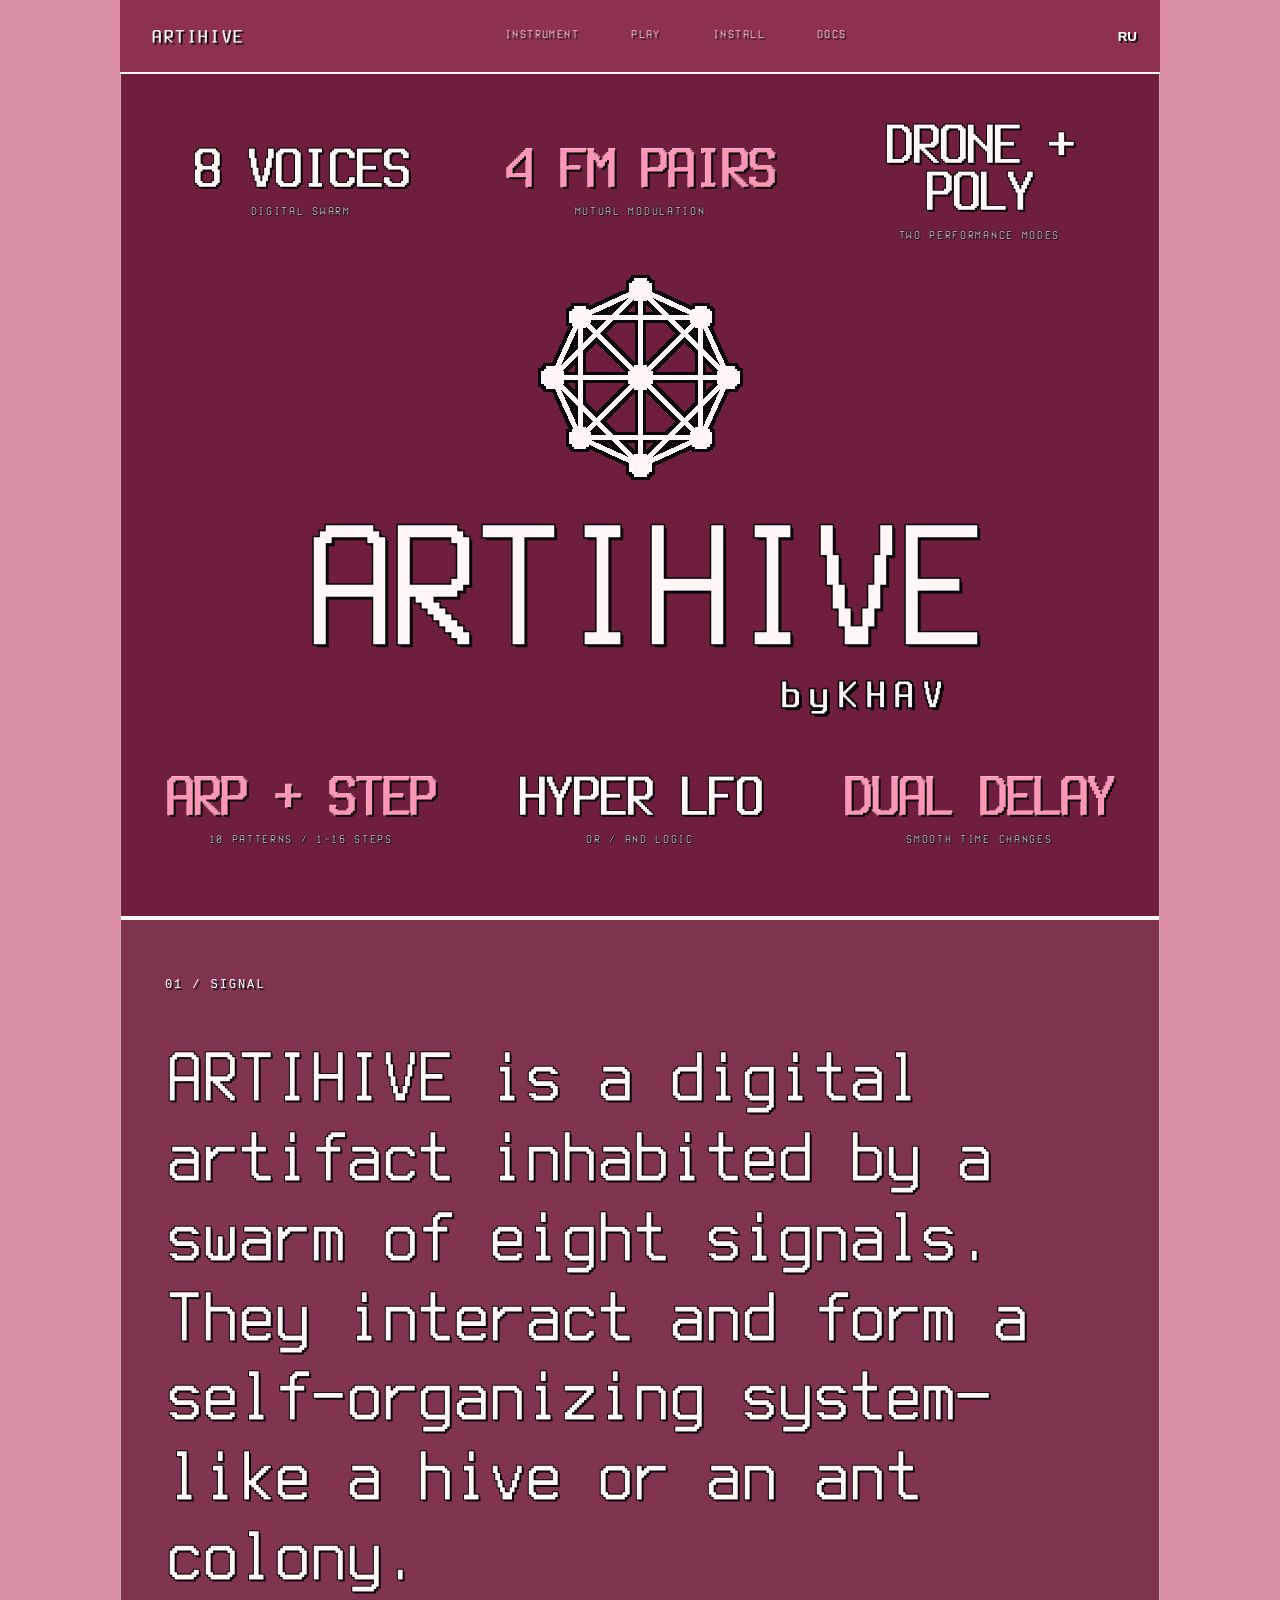
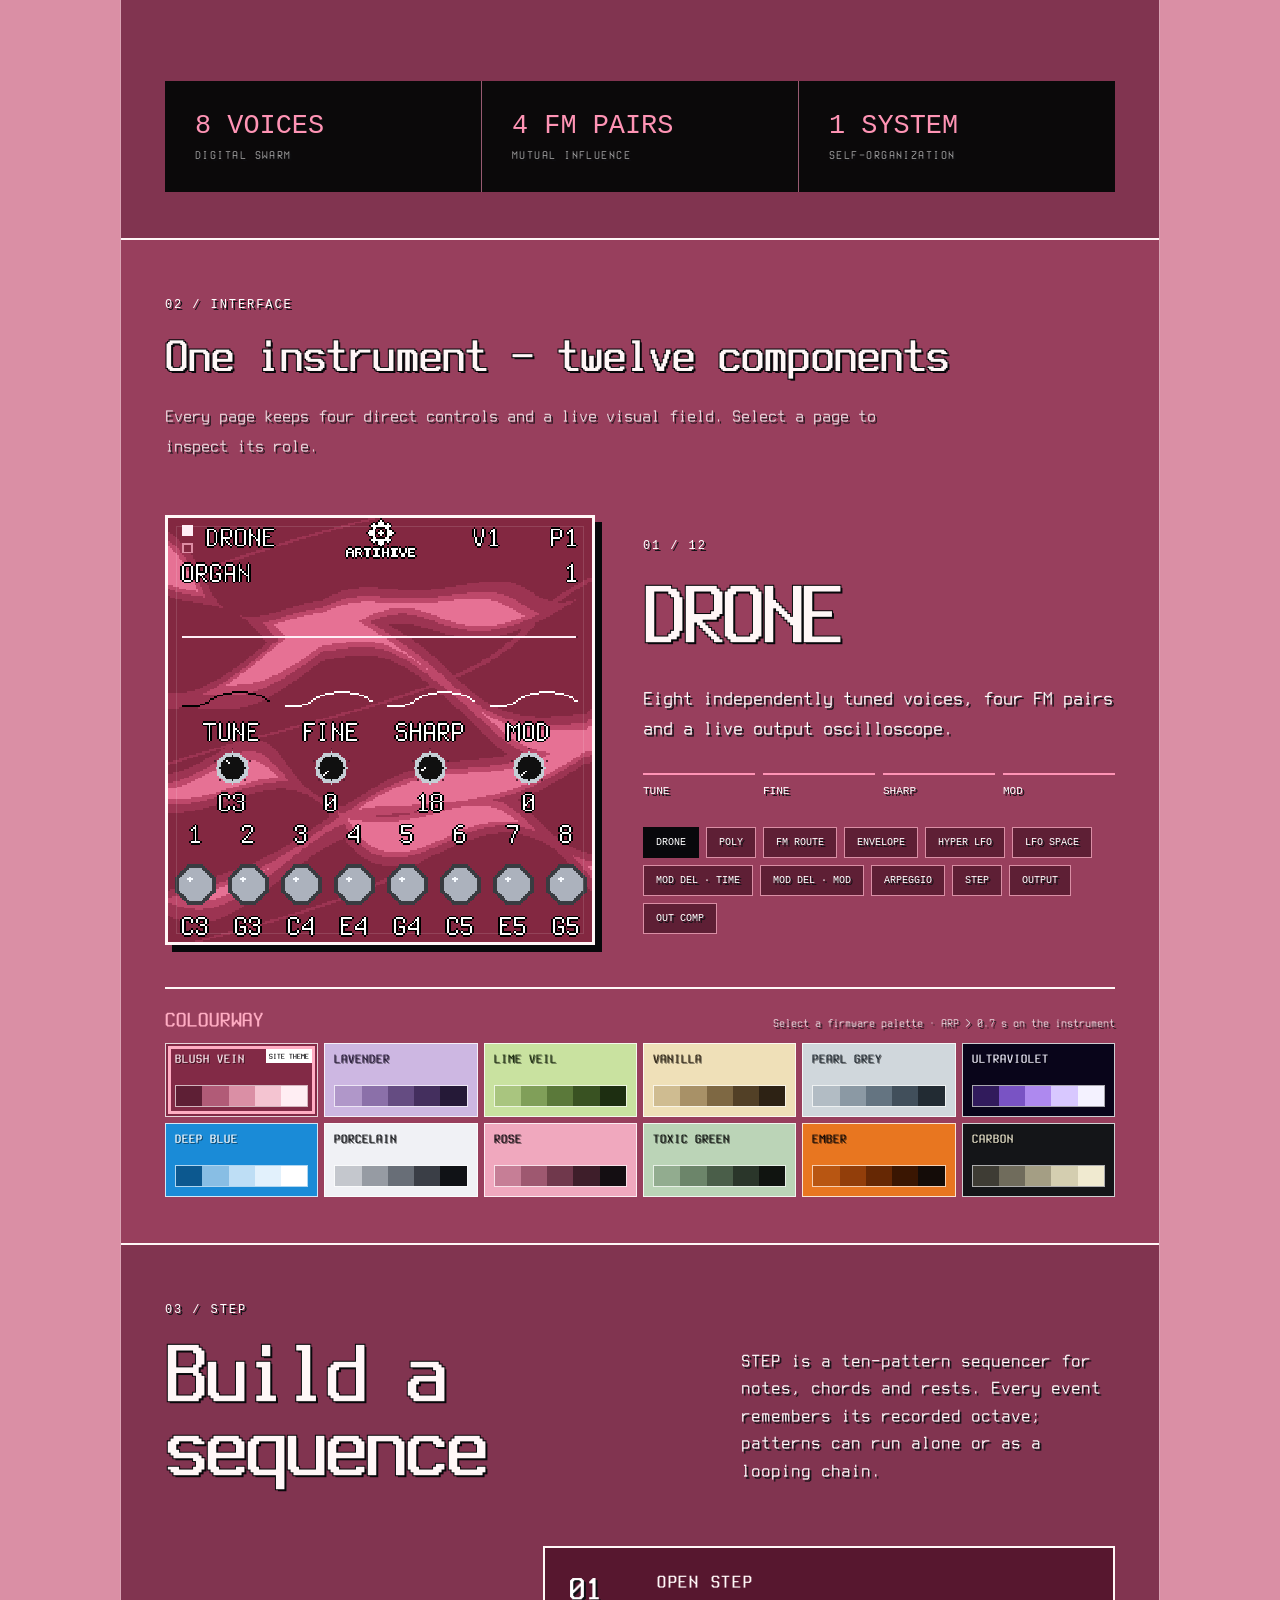
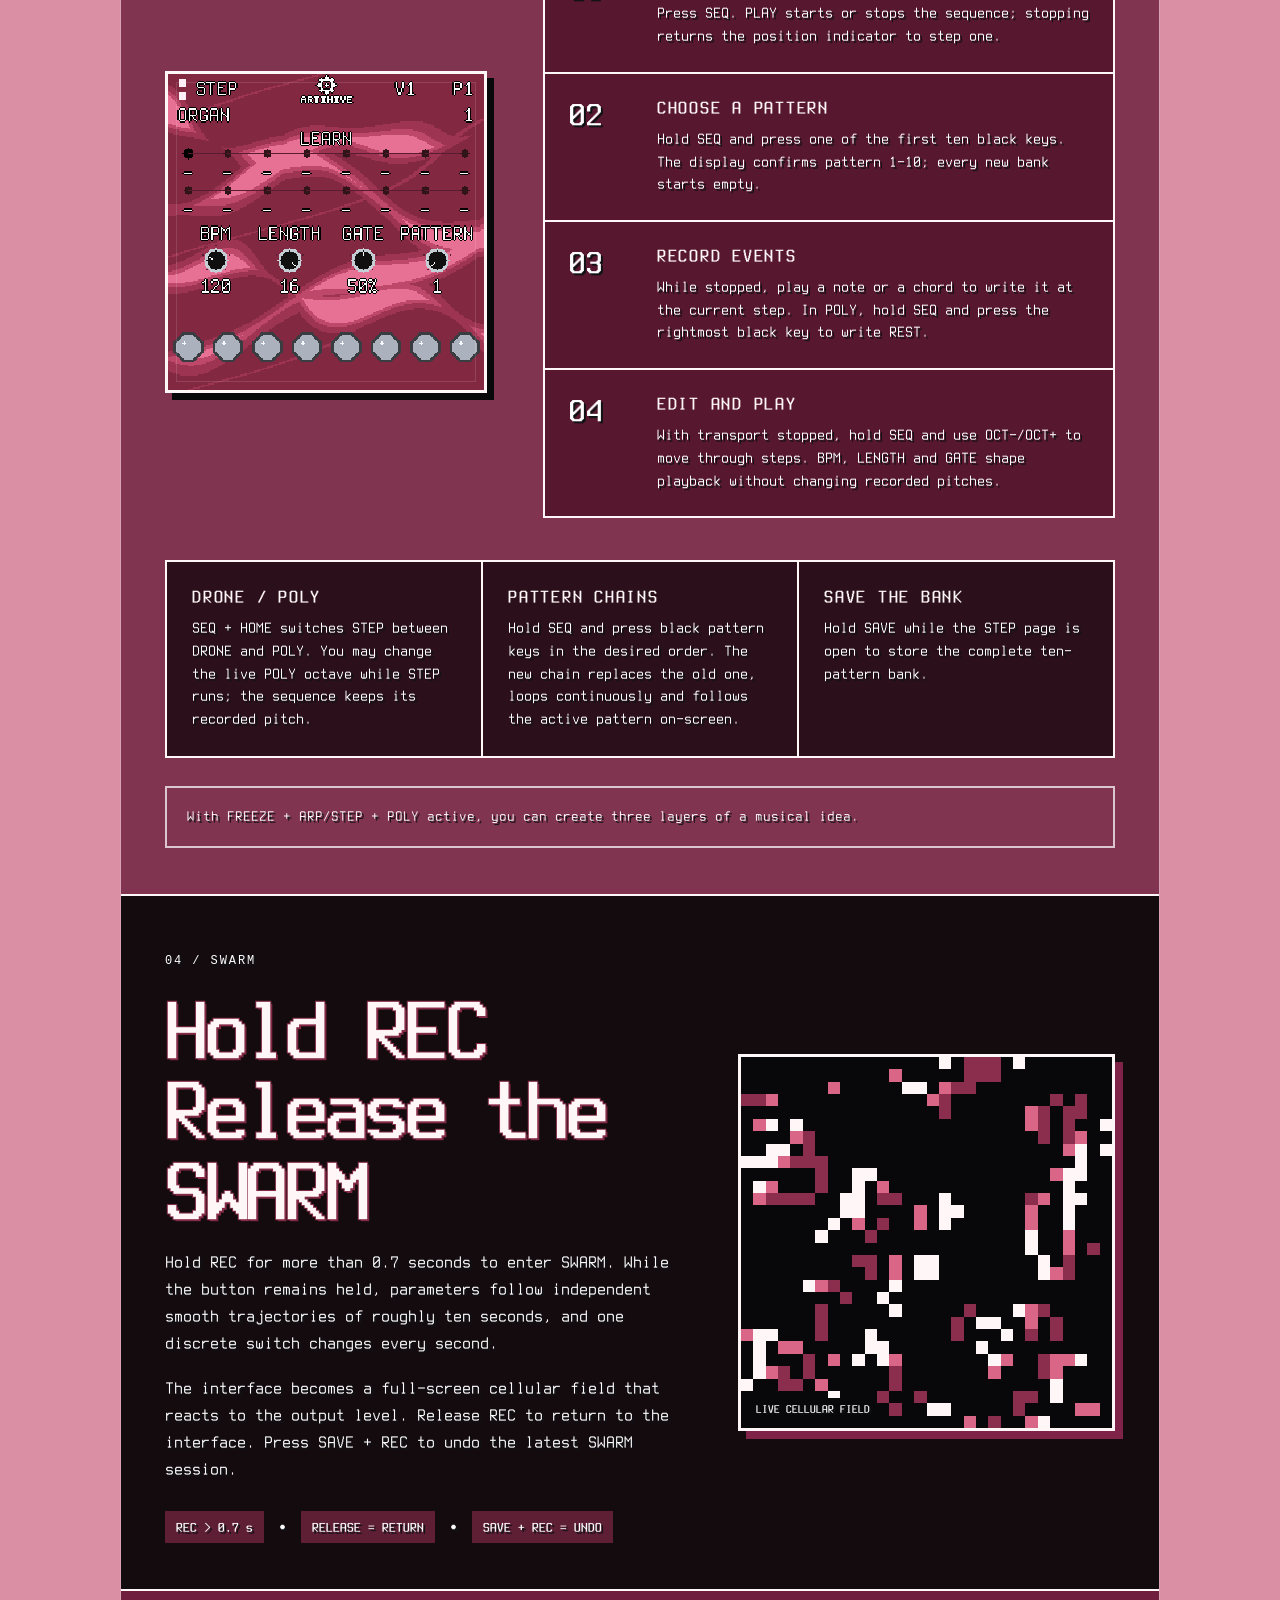
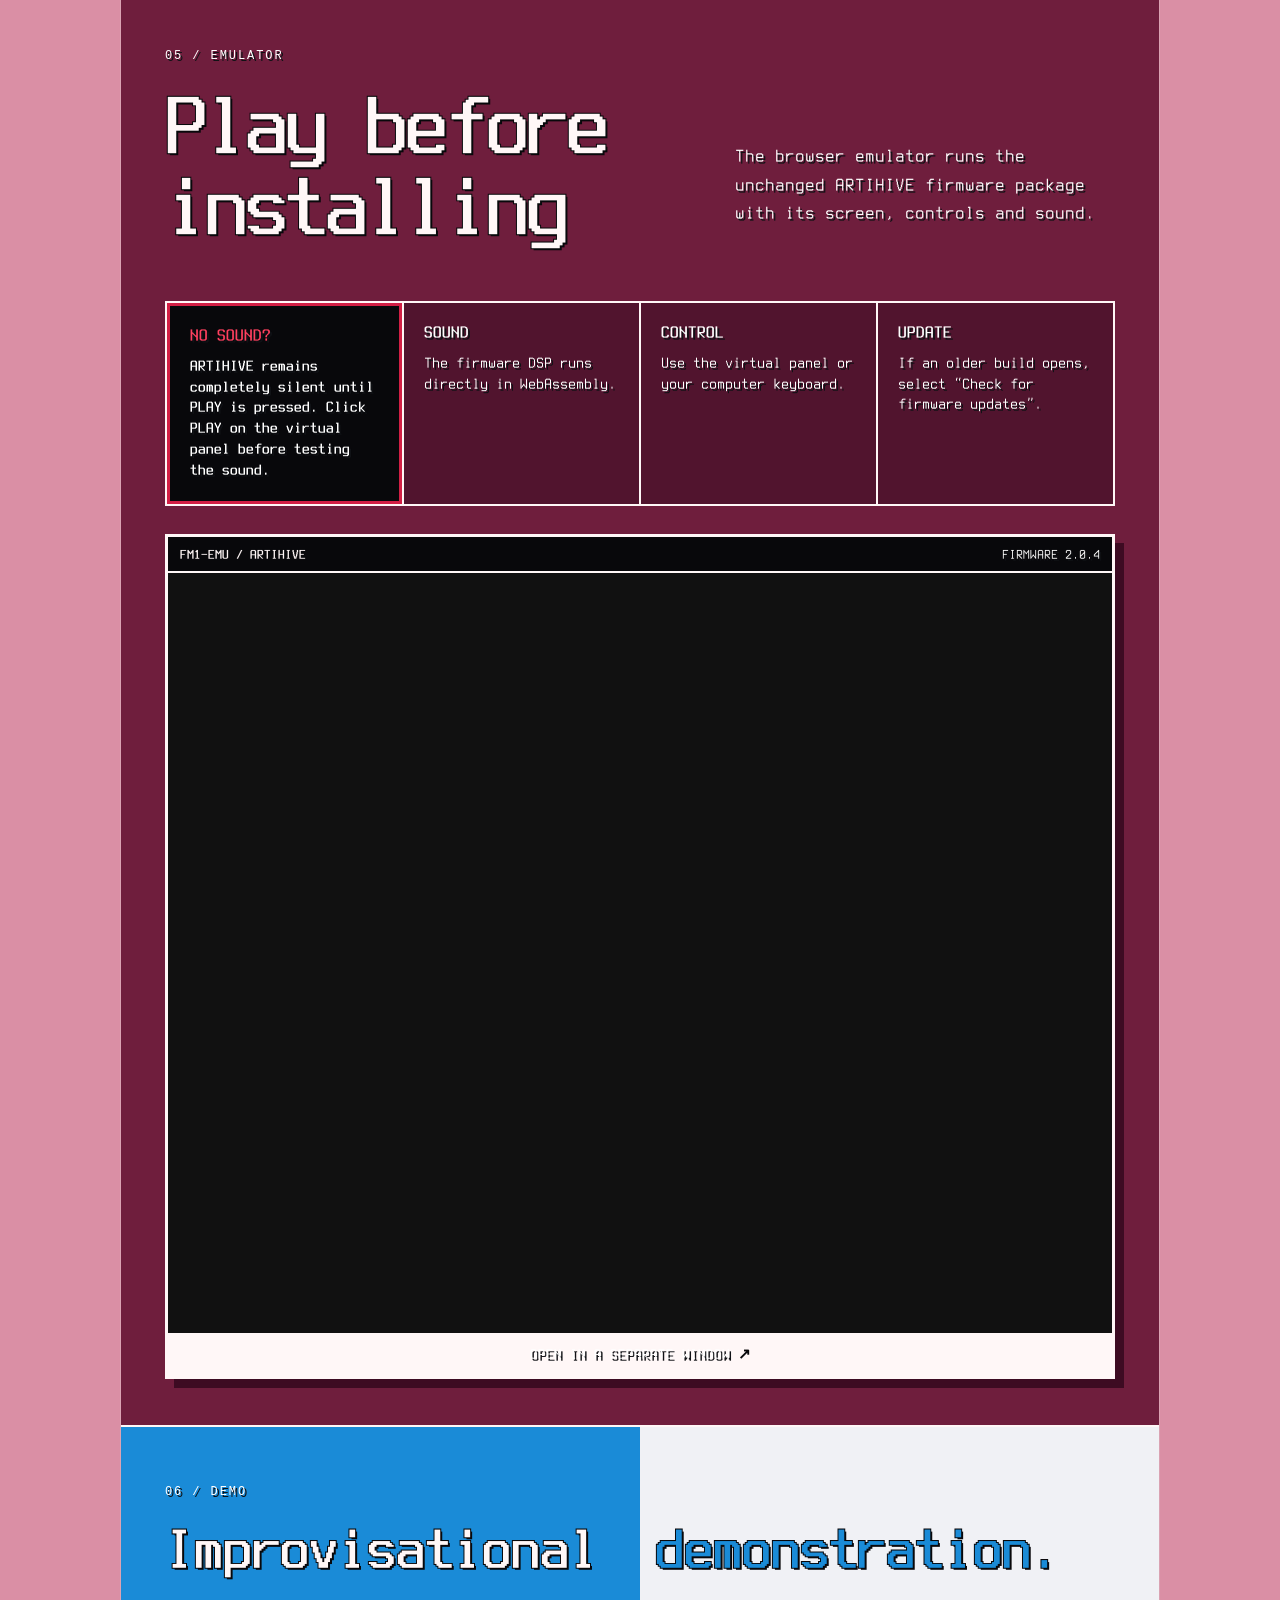
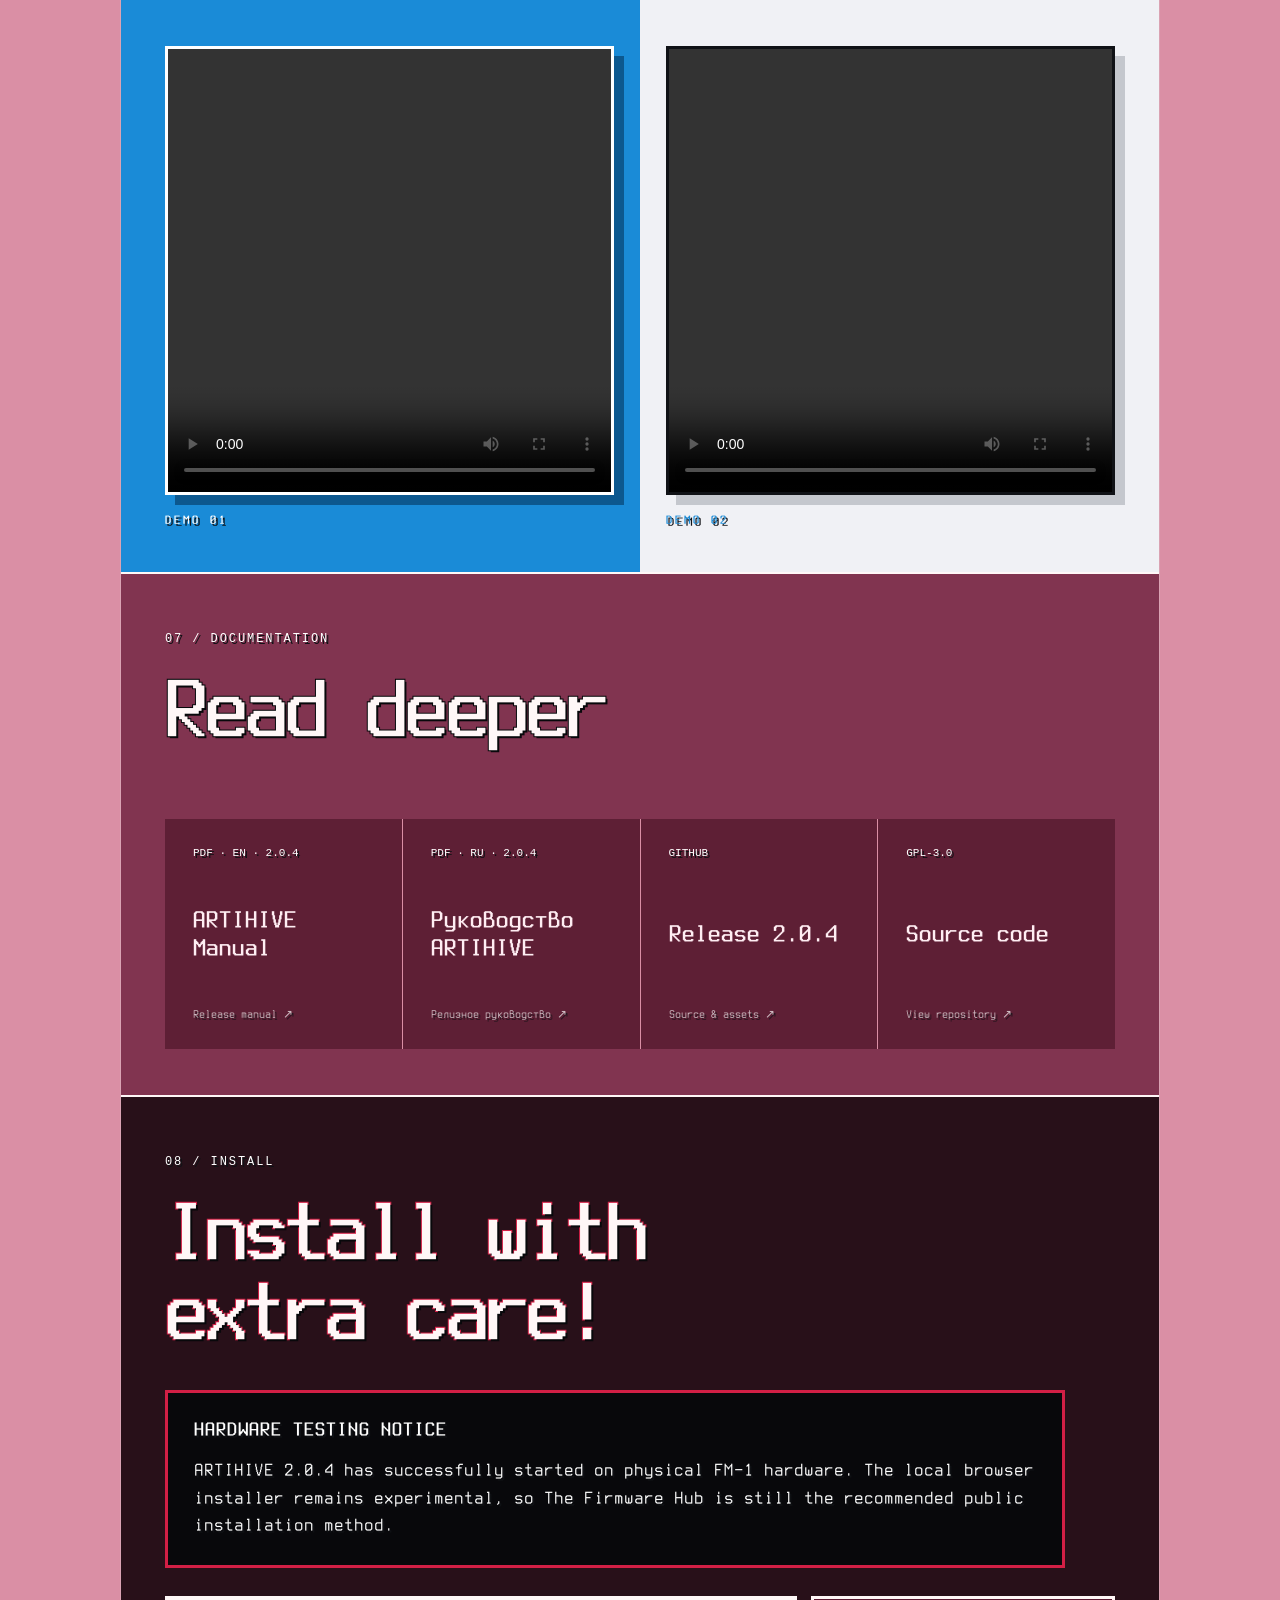
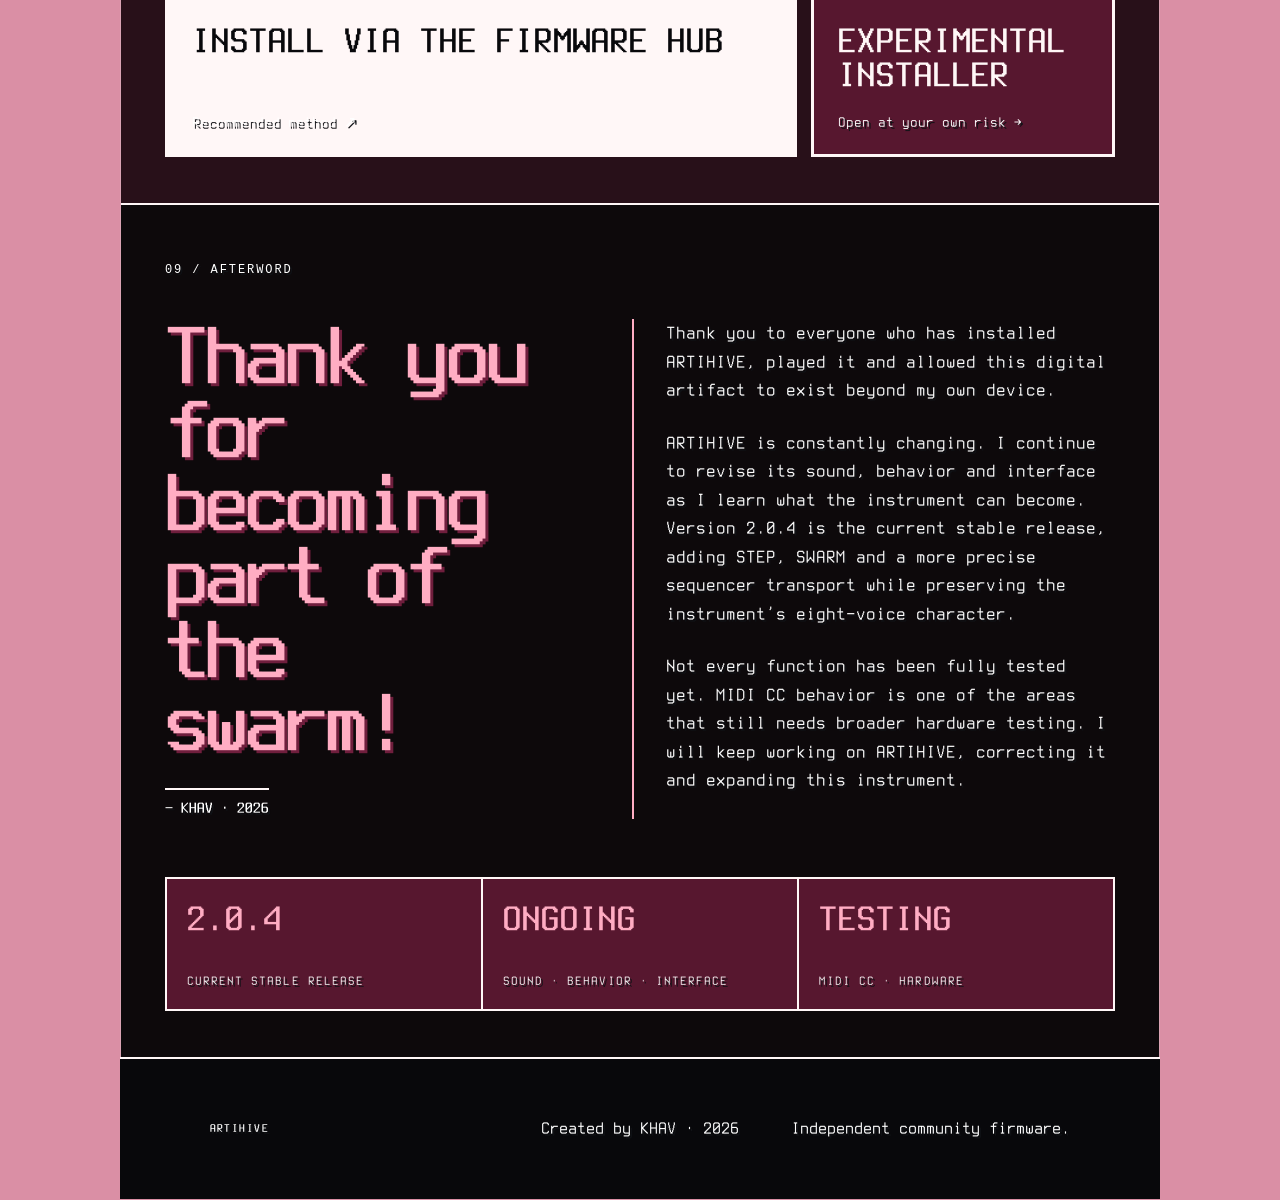
==== commit a43f5c4d: "Add files via upload" ====
--- a/site/index.html
+++ b/site/index.html
@@ -6,7 +6,7 @@
   <meta name="theme-color" content="#7f2947">
   <meta name="description" content="ARTIHIVE 2.0.4 — eight-voice experimental drone, polyphonic FM synthesizer and STEP sequencer firmware for the M-VAVE FM-1.">
   <title>ARTIHIVE 2.0.4 — FM-1 firmware by KHAV</title>
-  <link rel="stylesheet" href="styles.css?v=204-heading-fix-2">
+  <link rel="stylesheet" href="styles.css?v=204-heading-fix-1">
 </head>
 <body>
   <a class="skip" href="#main">Skip to content</a>
--- a/site/styles.css
+++ b/site/styles.css
@@ -582,18 +582,7 @@
   color:#1a8bd7!important;
 }
 
-/* Heading correction for sections 02 and 06.
-   The page has a fixed maximum content width, so vw-based type could become
-   wider than the page on large desktop windows. Cap these headings by the
-   content width, not only by the browser viewport. */
-#instrument .section-head h2{
-  max-width:100%;
-  font-size:clamp(16px,3.8vw,36px);
-}
-.demo .section-head h2{
-  max-width:100%;
-  font-size:clamp(16px,4.8vw,40px);
-}
+/* Responsive heading correction for sections 02 and 06. */
 @media(max-width:760px){
   #instrument .section-head h2{
     white-space:normal;
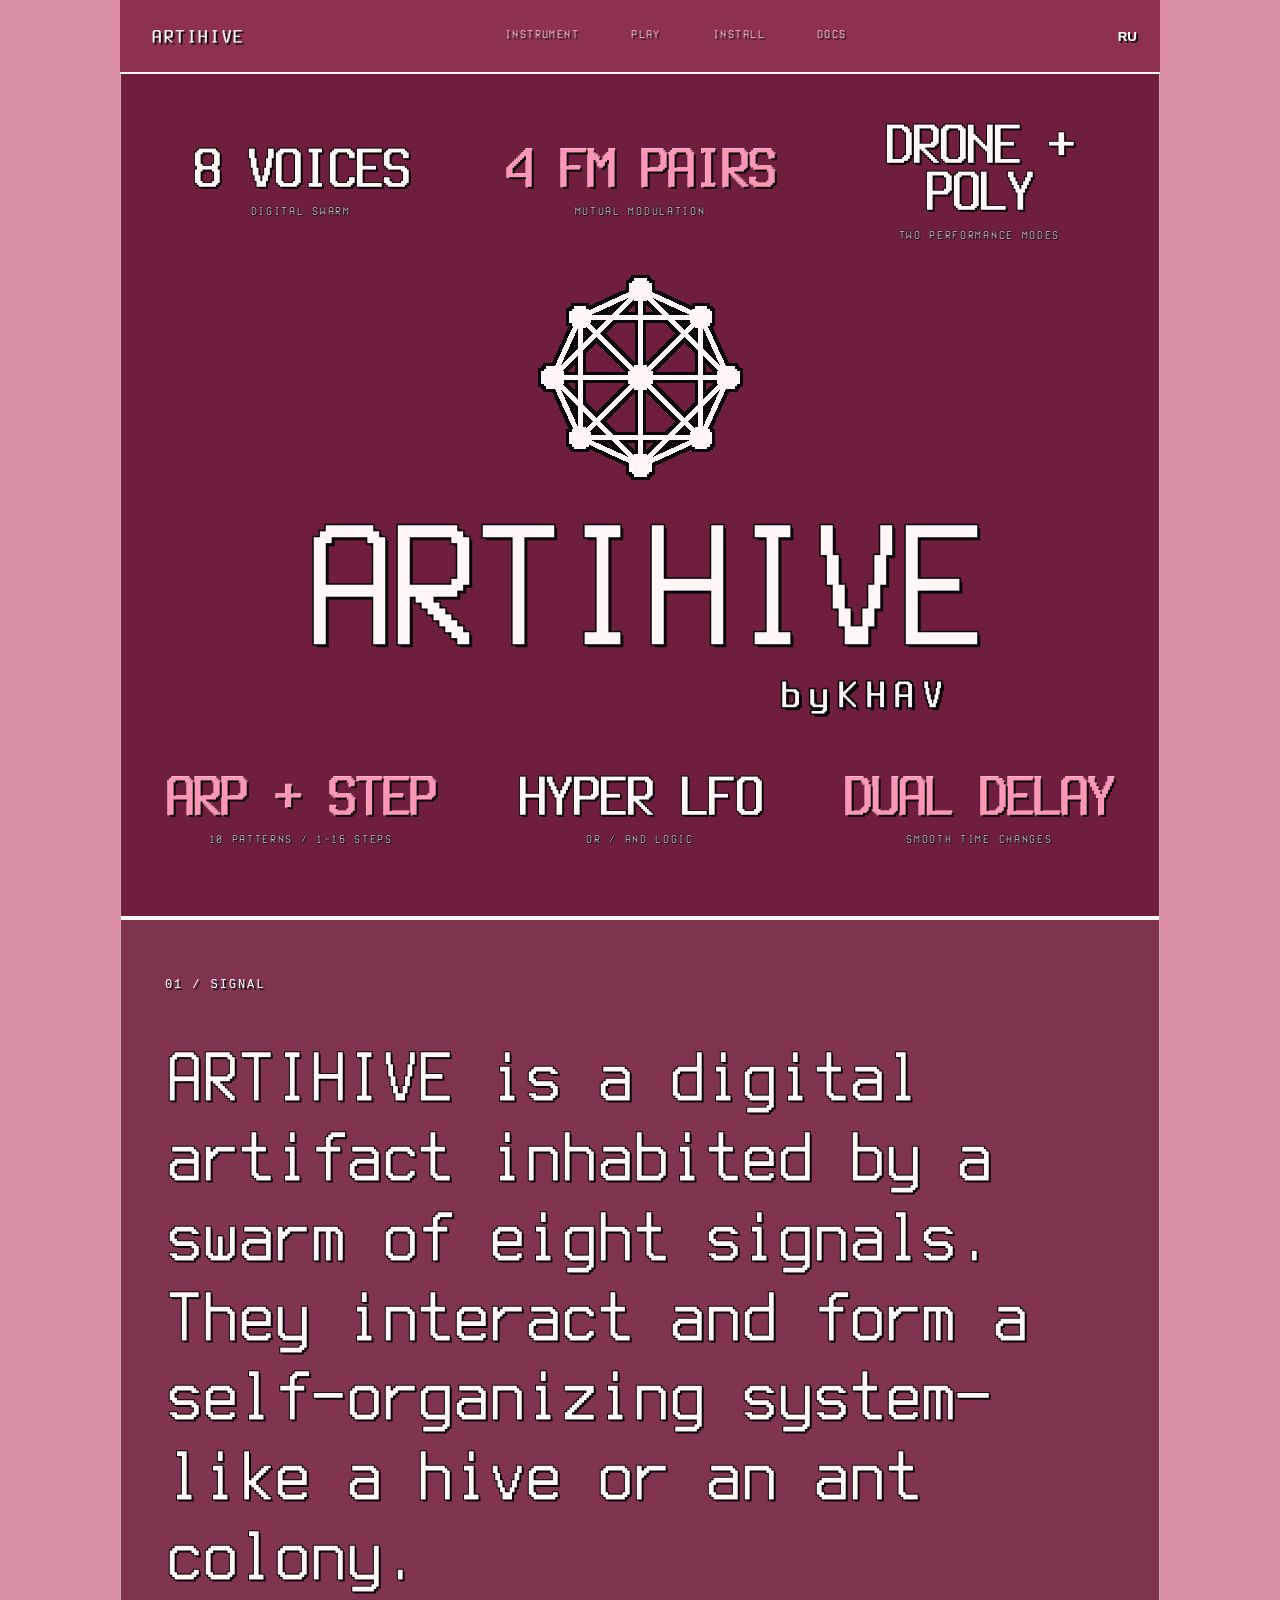
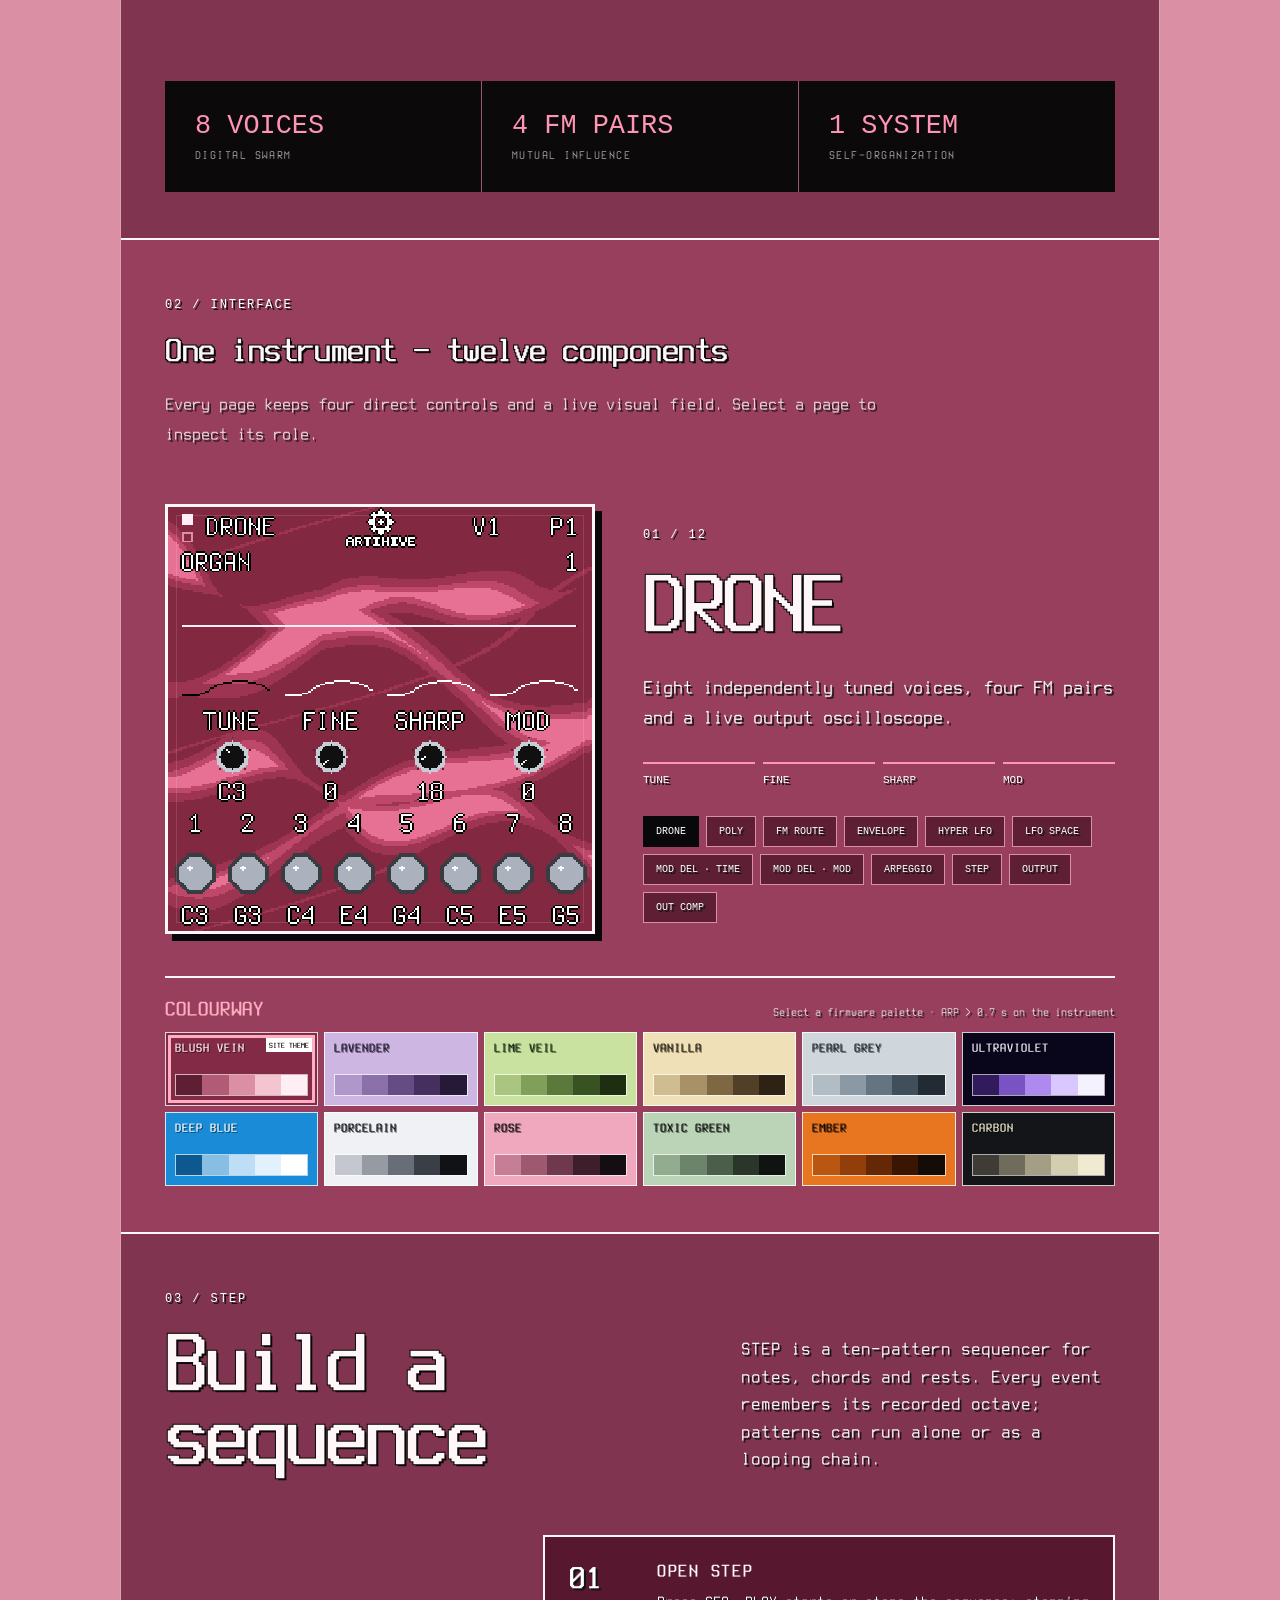
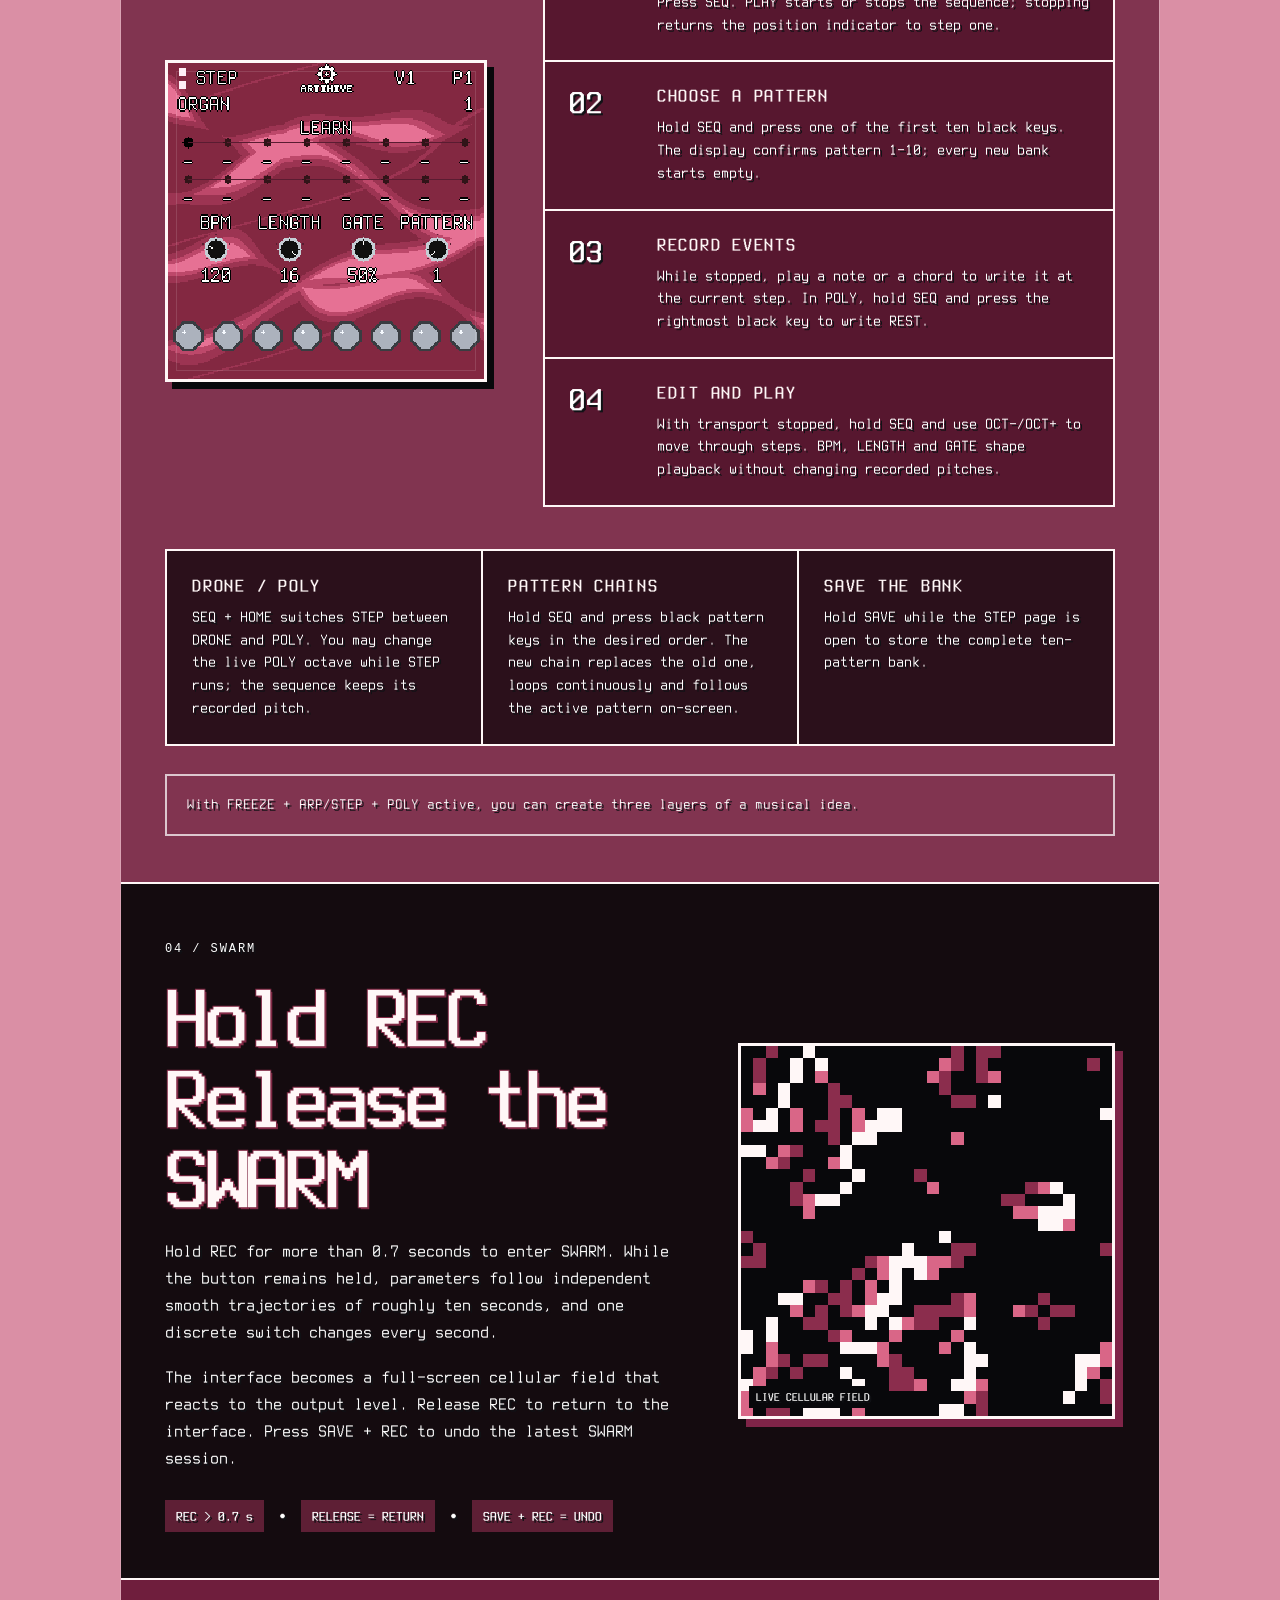
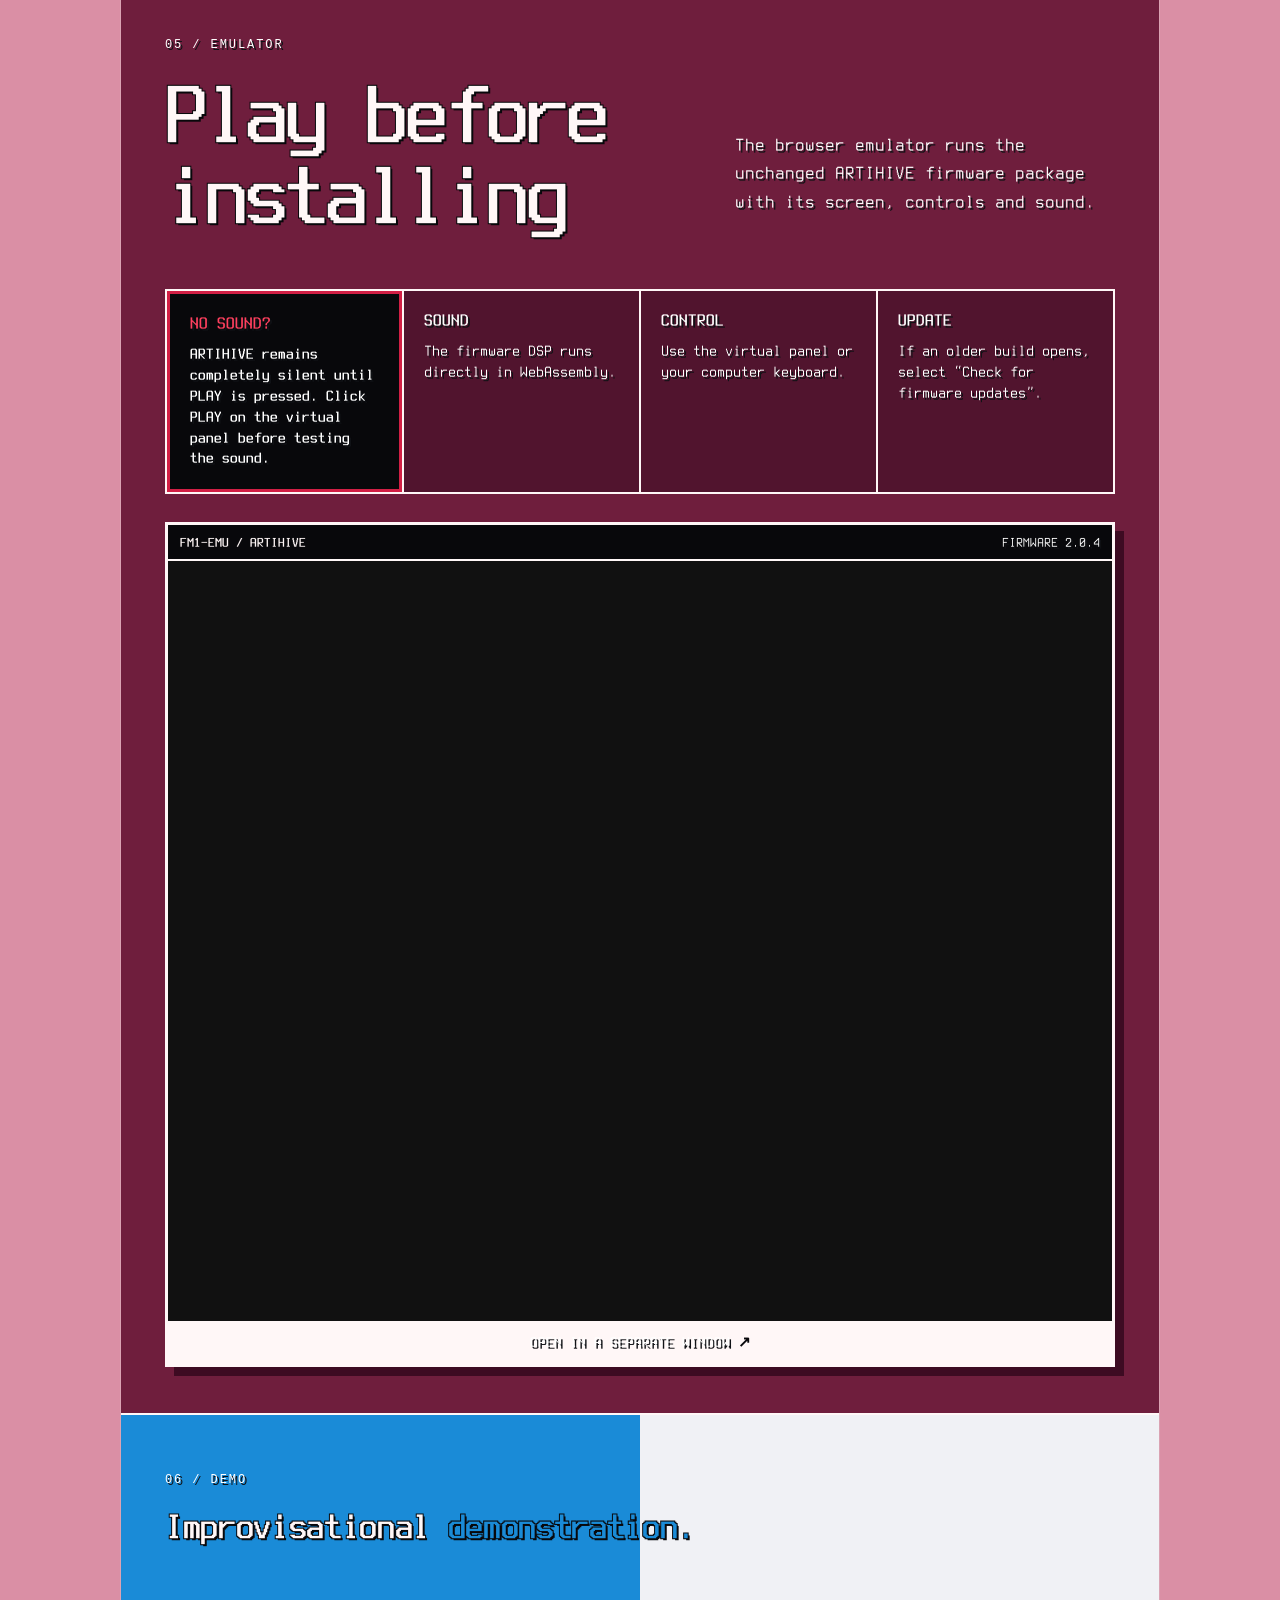
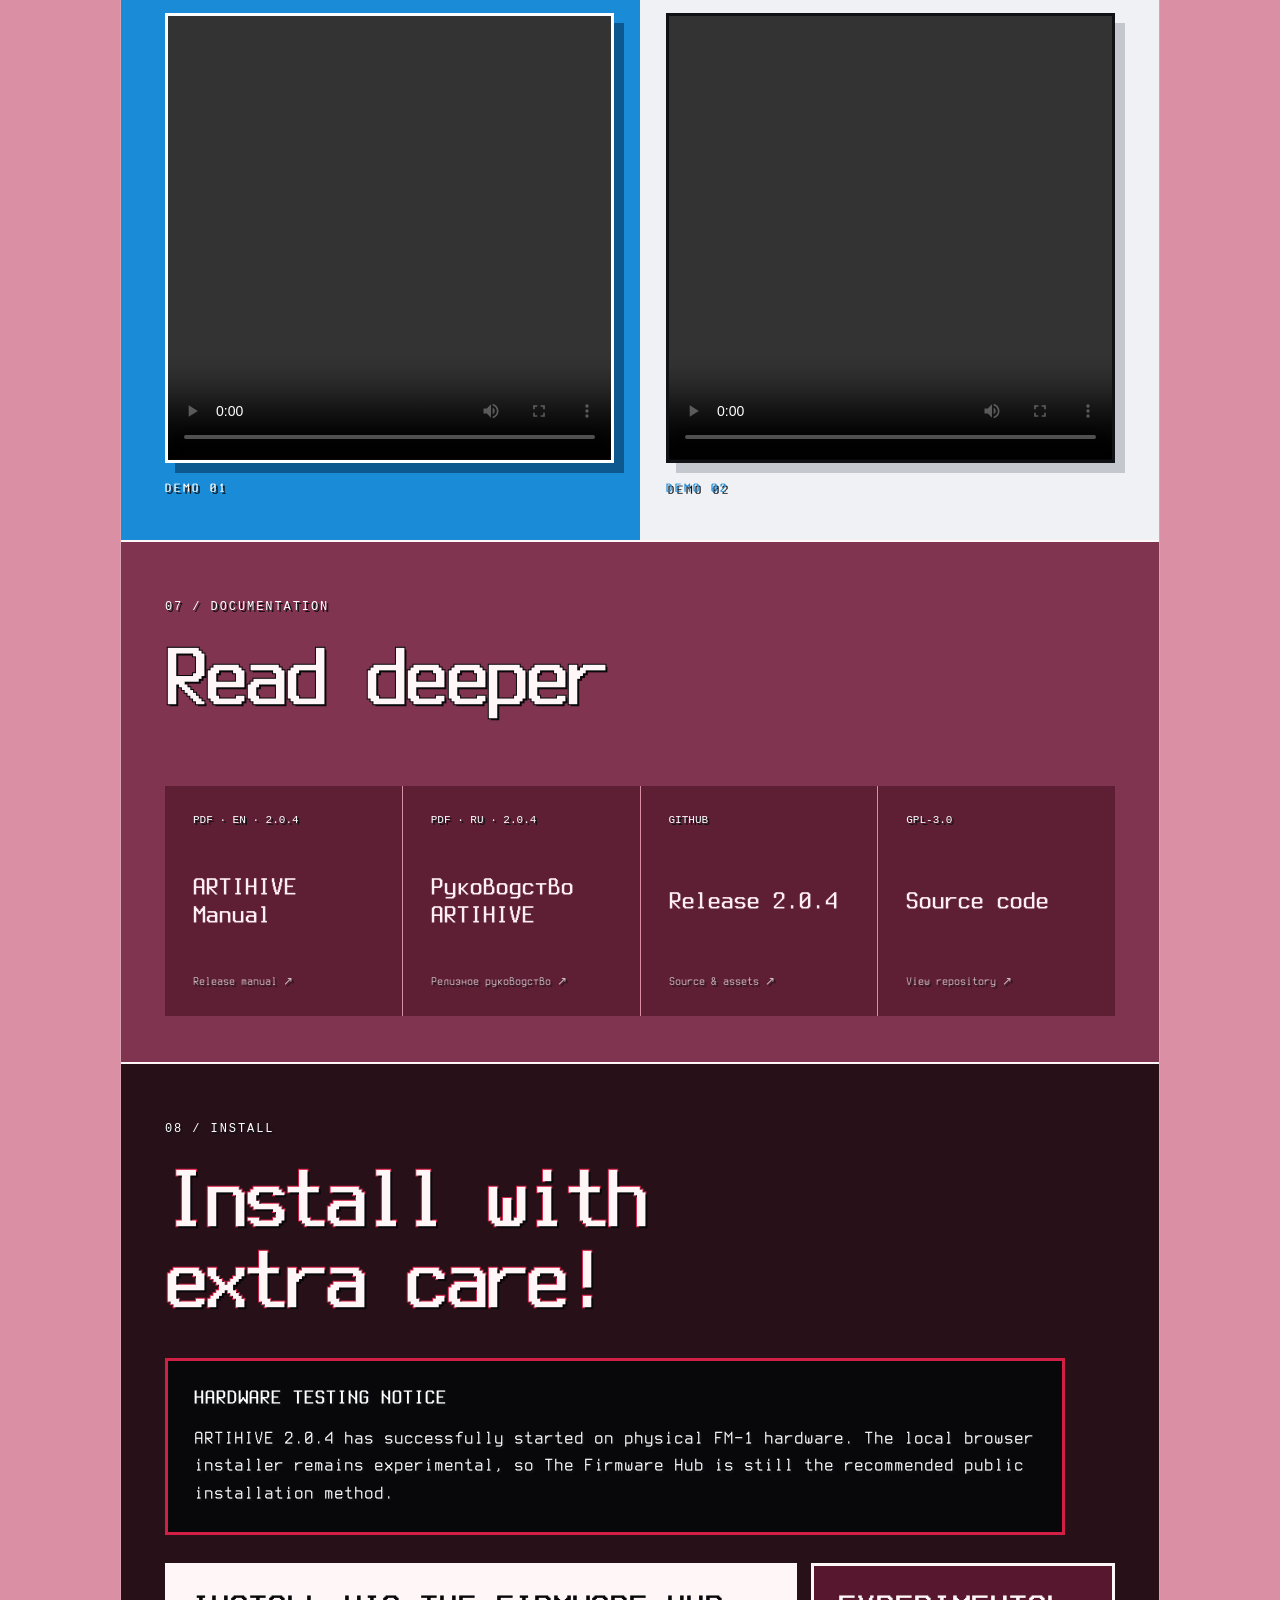
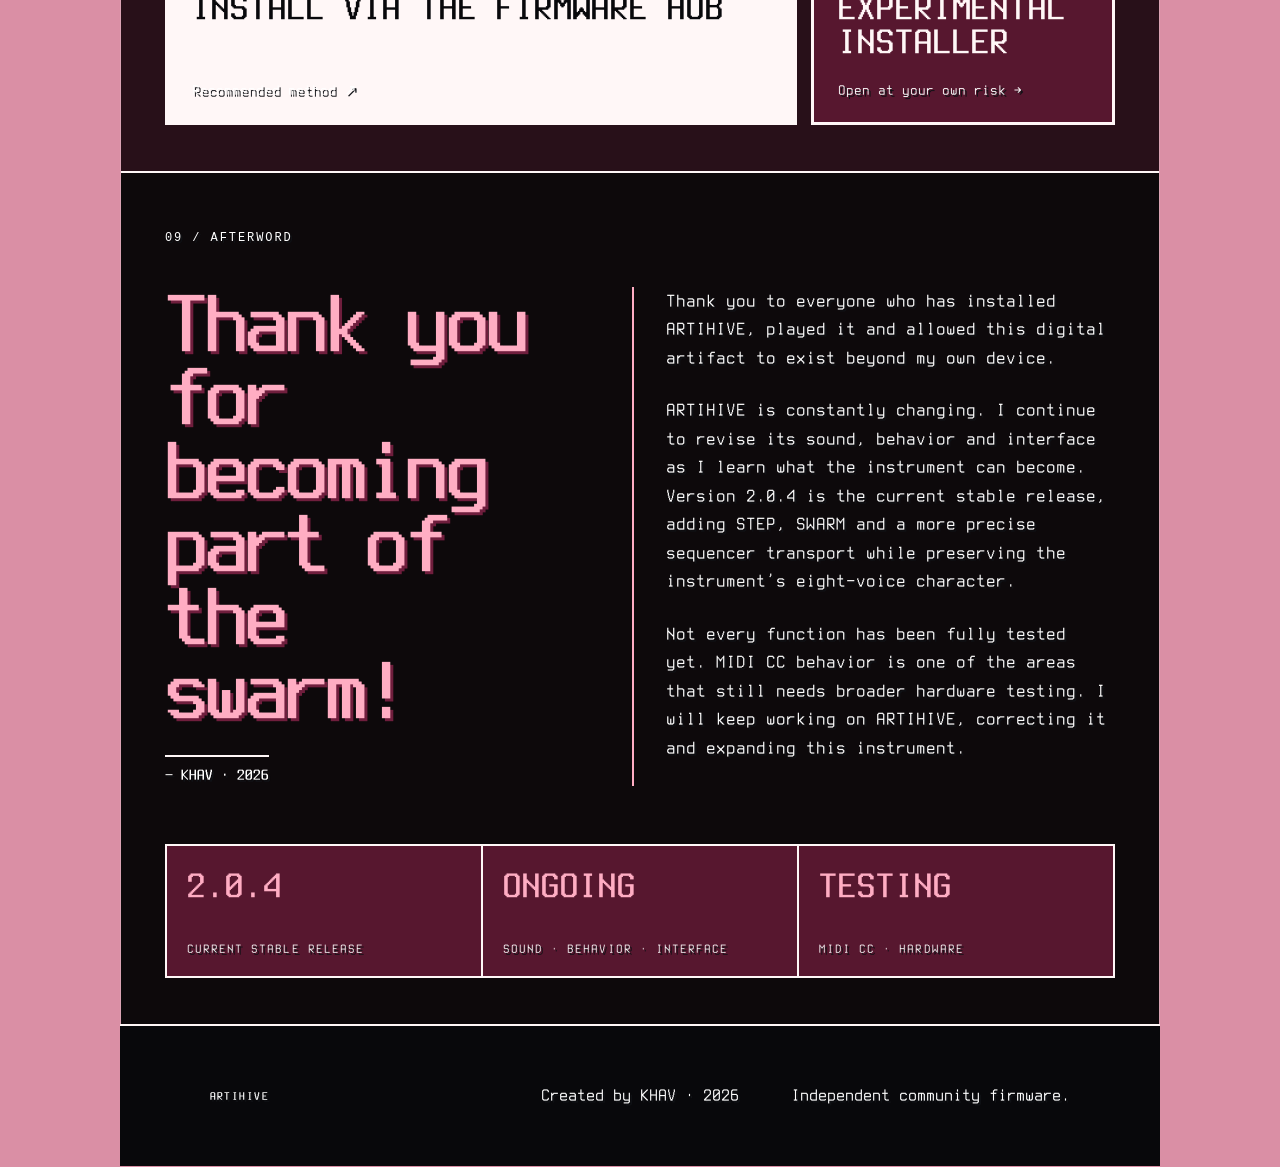
==== commit 74e32f65: "Add files via upload" ====
--- a/site/index.html
+++ b/site/index.html
@@ -6,7 +6,7 @@
   <meta name="theme-color" content="#7f2947">
   <meta name="description" content="ARTIHIVE 2.0.4 — eight-voice experimental drone, polyphonic FM synthesizer and STEP sequencer firmware for the M-VAVE FM-1.">
   <title>ARTIHIVE 2.0.4 — FM-1 firmware by KHAV</title>
-  <link rel="stylesheet" href="styles.css?v=204-heading-fix-1">
+  <link rel="stylesheet" href="styles.css?v=204-heading-fix-3">
 </head>
 <body>
   <a class="skip" href="#main">Skip to content</a>
@@ -160,7 +160,7 @@
     </section>
 
     <section class="section demo" id="demo">
-      <div class="section-head"><div><p class="section-no">06 / DEMO</p><h2 data-en="Improvisational&amp;nbsp;&amp;nbsp;&lt;span&gt;demonstration.&lt;/span&gt;" data-ru="Импровизационная&amp;nbsp;&amp;nbsp;&lt;span&gt;демонстрация.&lt;/span&gt;">Improvisational&nbsp;&nbsp;<span>demonstration.</span></h2></div></div>
+      <div class="section-head"><div><p class="section-no">06 / DEMO</p><h2 data-en="Improvisational &lt;span&gt;demonstration.&lt;/span&gt;" data-ru="Импровизационная &lt;span&gt;демонстрация.&lt;/span&gt;">Improvisational <span>demonstration.</span></h2></div></div>
       <div class="demo-grid">
         <figure class="demo-video">
           <video controls playsinline preload="metadata"><source src="https://github.com/KHAVld/ARTIHIVE/raw/refs/heads/ARTIHIVE/docs/1demo.mp4" type="video/mp4"></video>
--- a/site/styles.css
+++ b/site/styles.css
@@ -582,7 +582,22 @@
   color:#1a8bd7!important;
 }
 
-/* Responsive heading correction for sections 02 and 06. */
+/* Heading correction for sections 02 and 06.
+   The page has a fixed maximum content width, so vw-based type could become
+   wider than the page on large desktop windows. Cap these headings by the
+   content width, not only by the browser viewport. */
+#instrument .section-head h2{
+  max-width:100%;
+  font-size:36px!important;
+  white-space:normal!important;
+  overflow-wrap:anywhere;
+}
+.demo .section-head h2{
+  max-width:100%;
+  font-size:38px!important;
+  white-space:normal!important;
+  overflow-wrap:anywhere;
+}
 @media(max-width:760px){
   #instrument .section-head h2{
     white-space:normal;
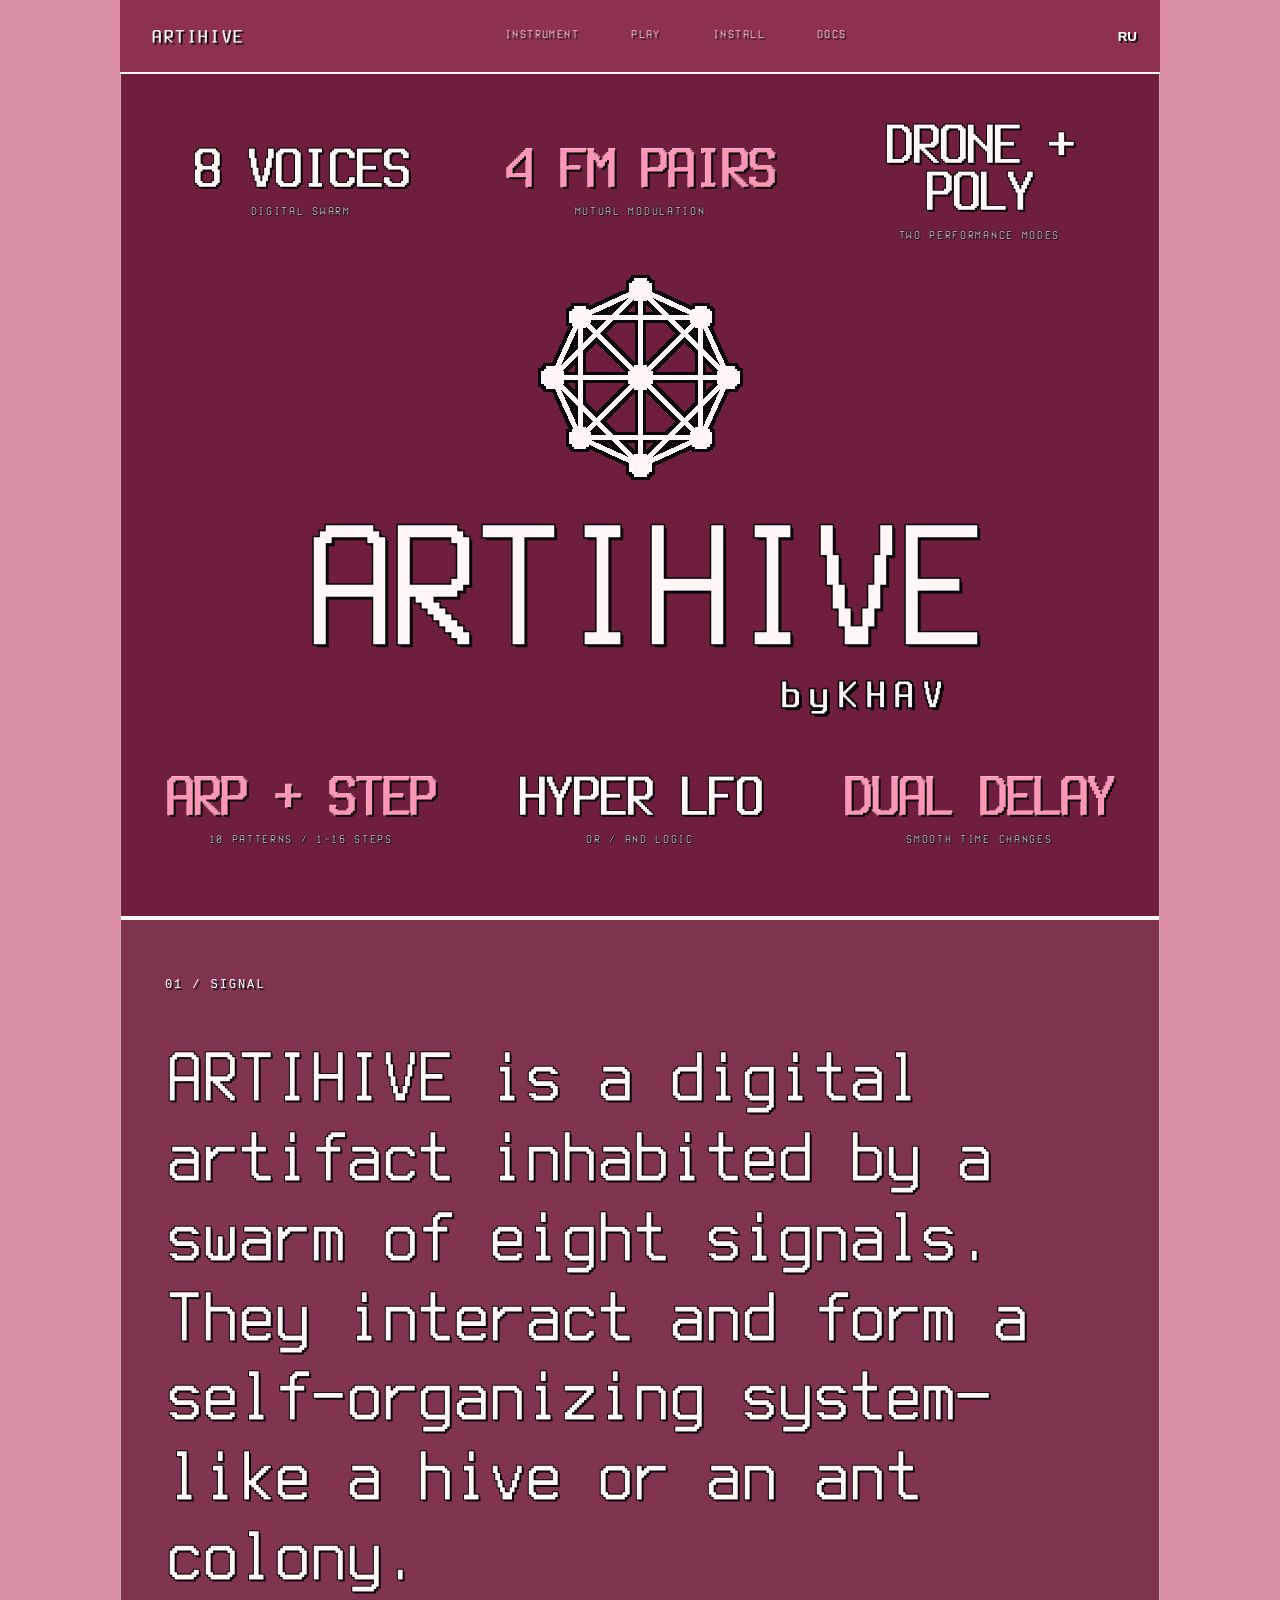
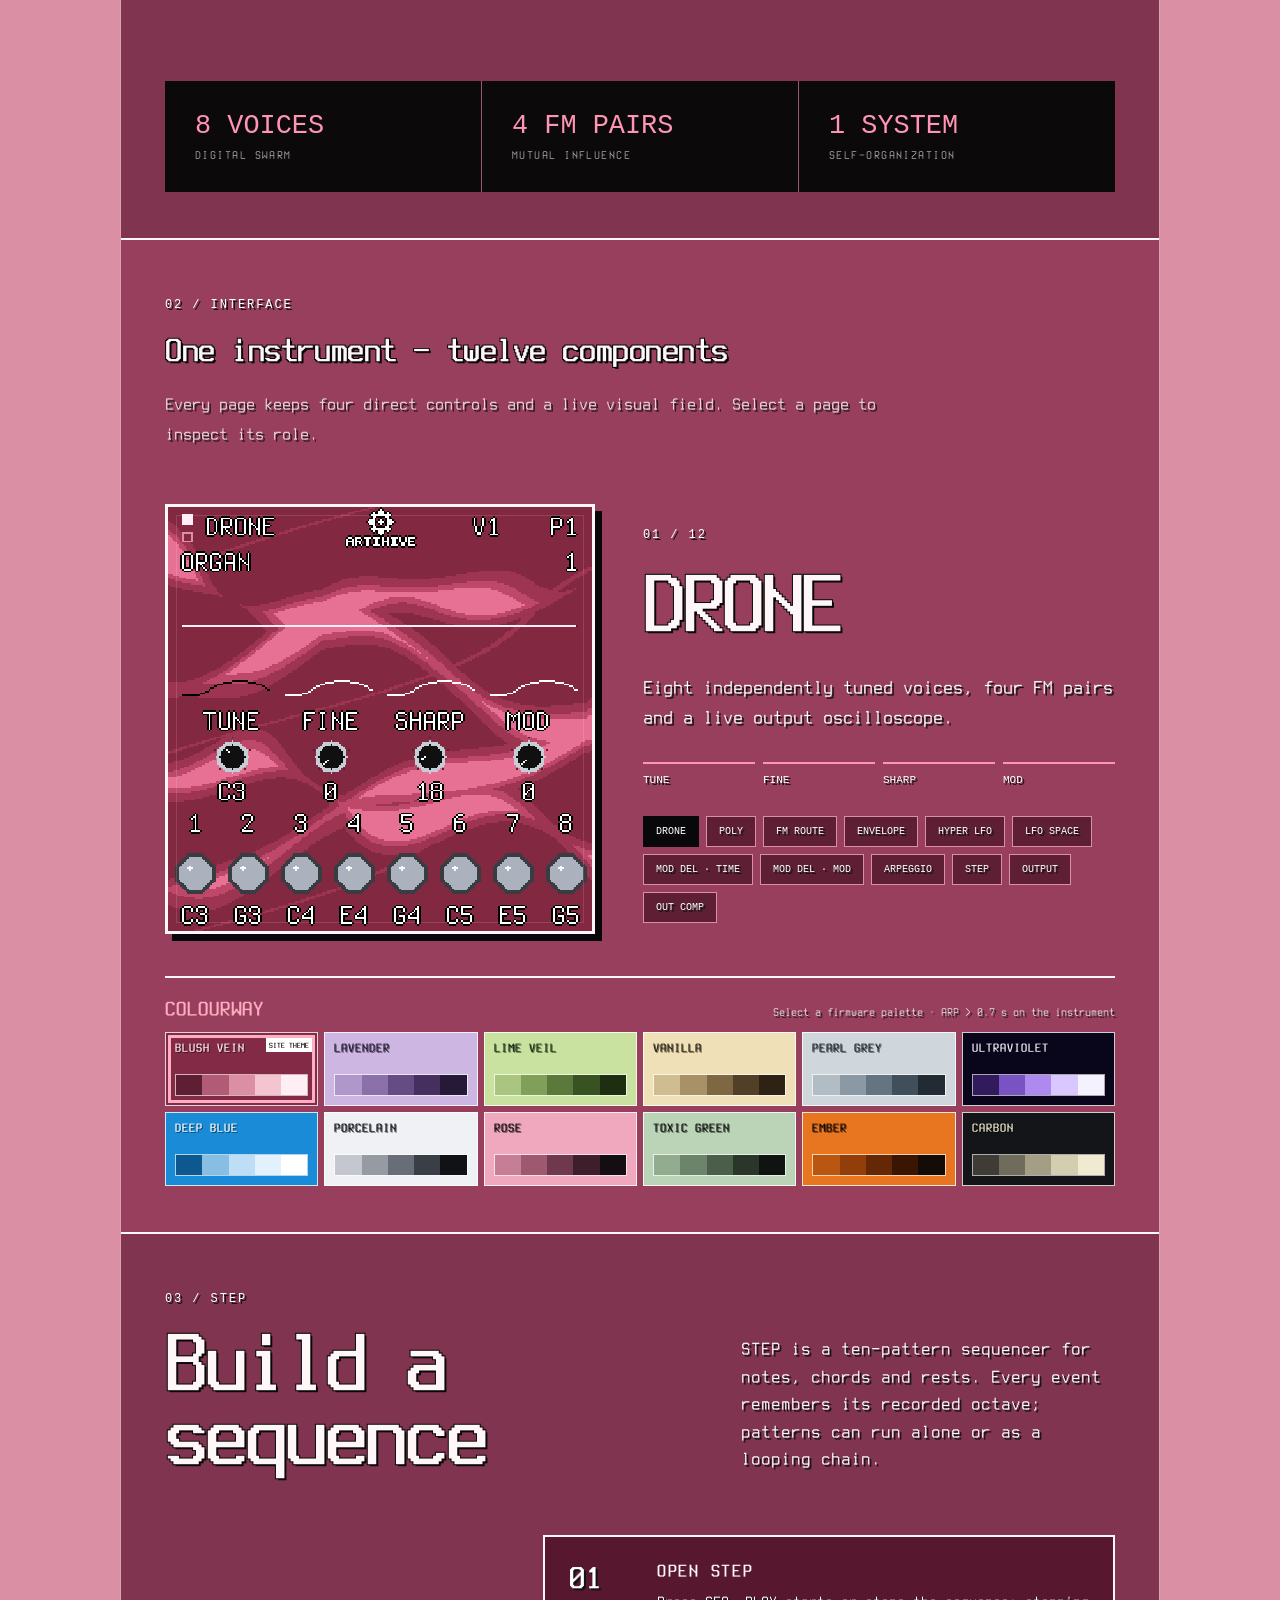
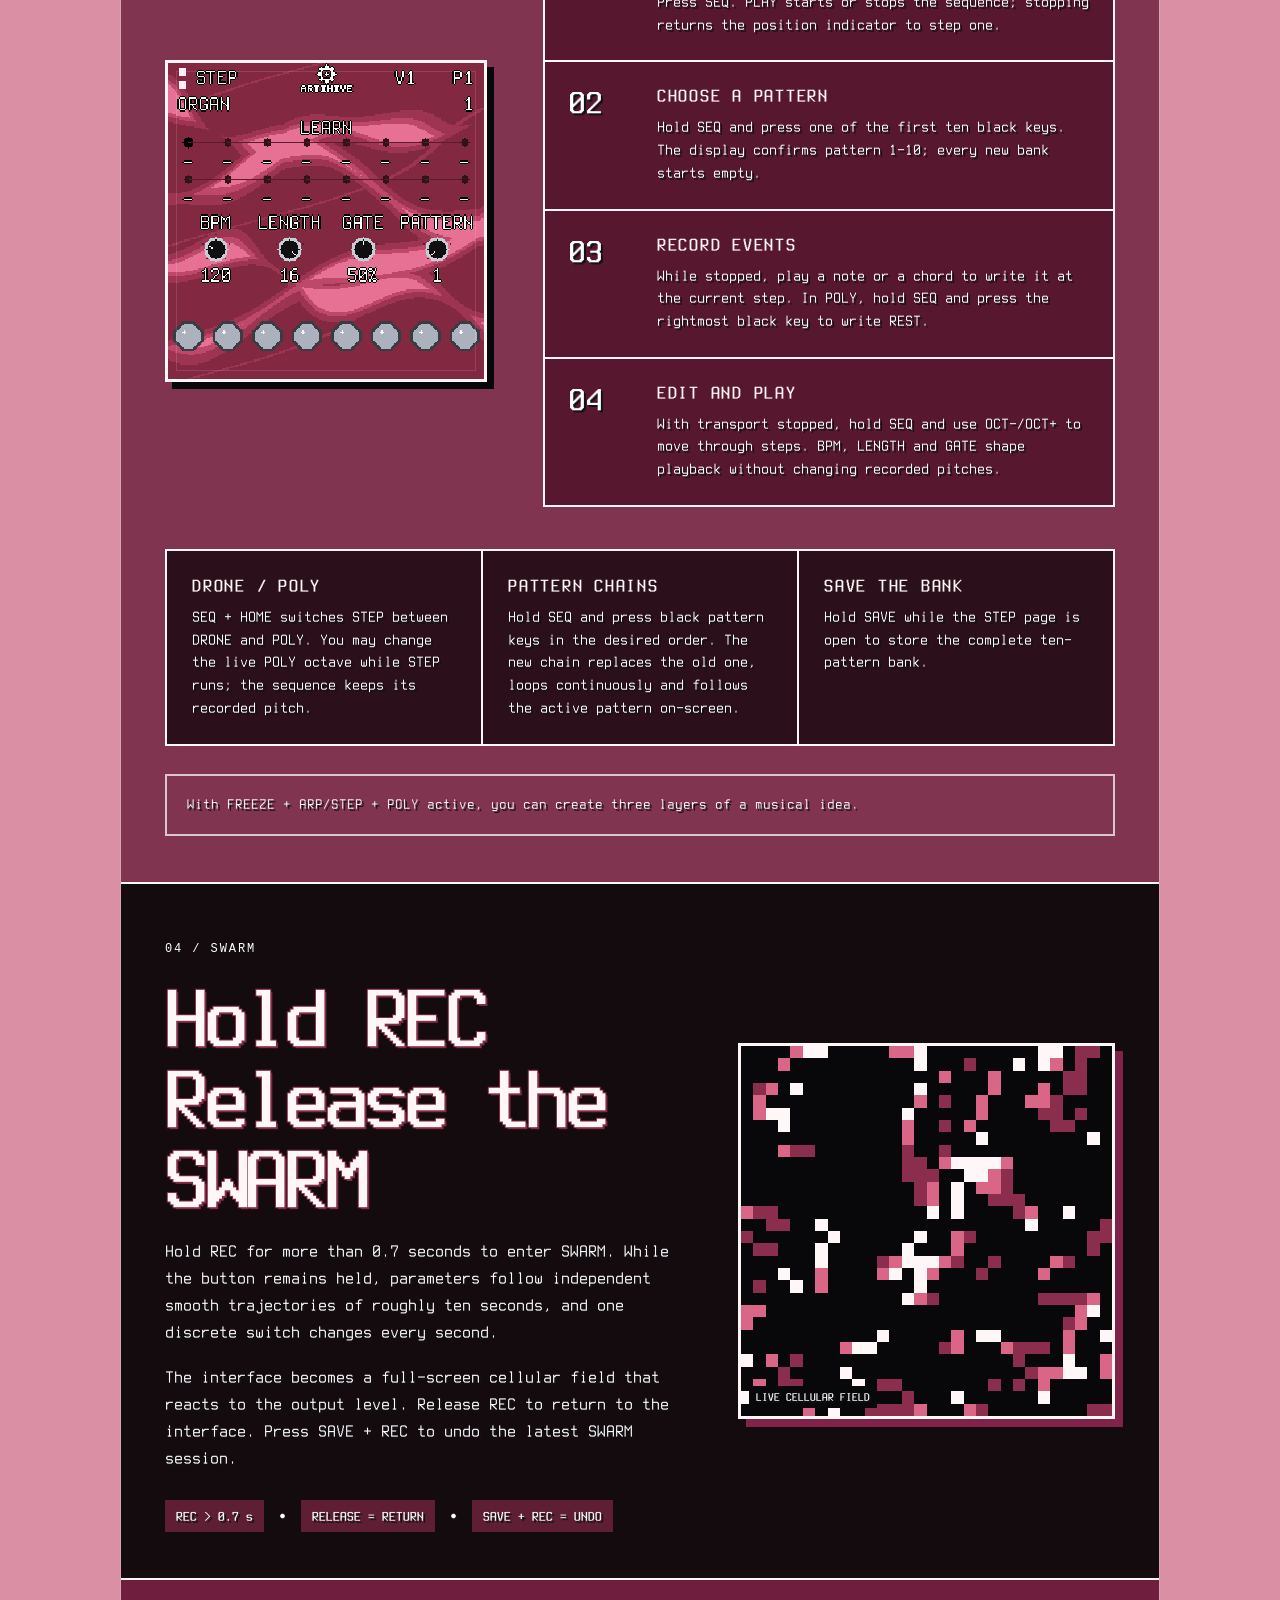
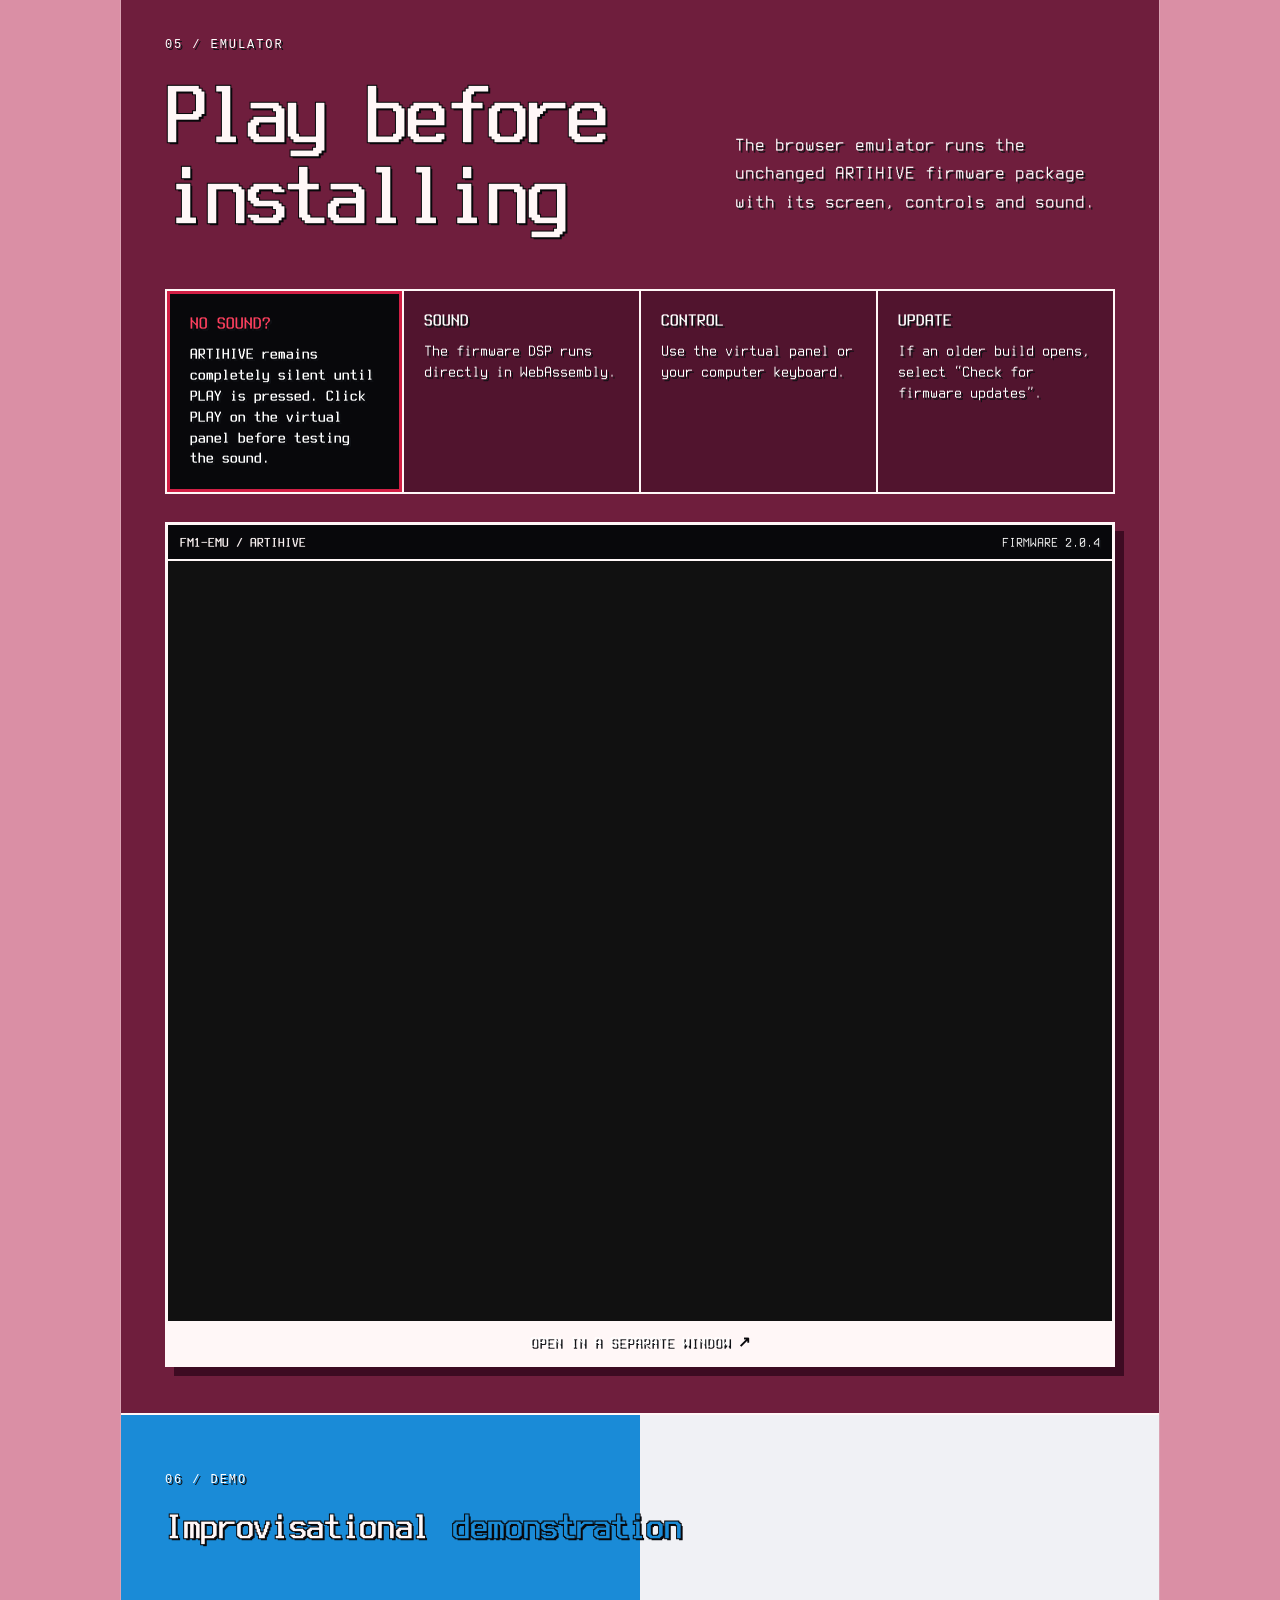
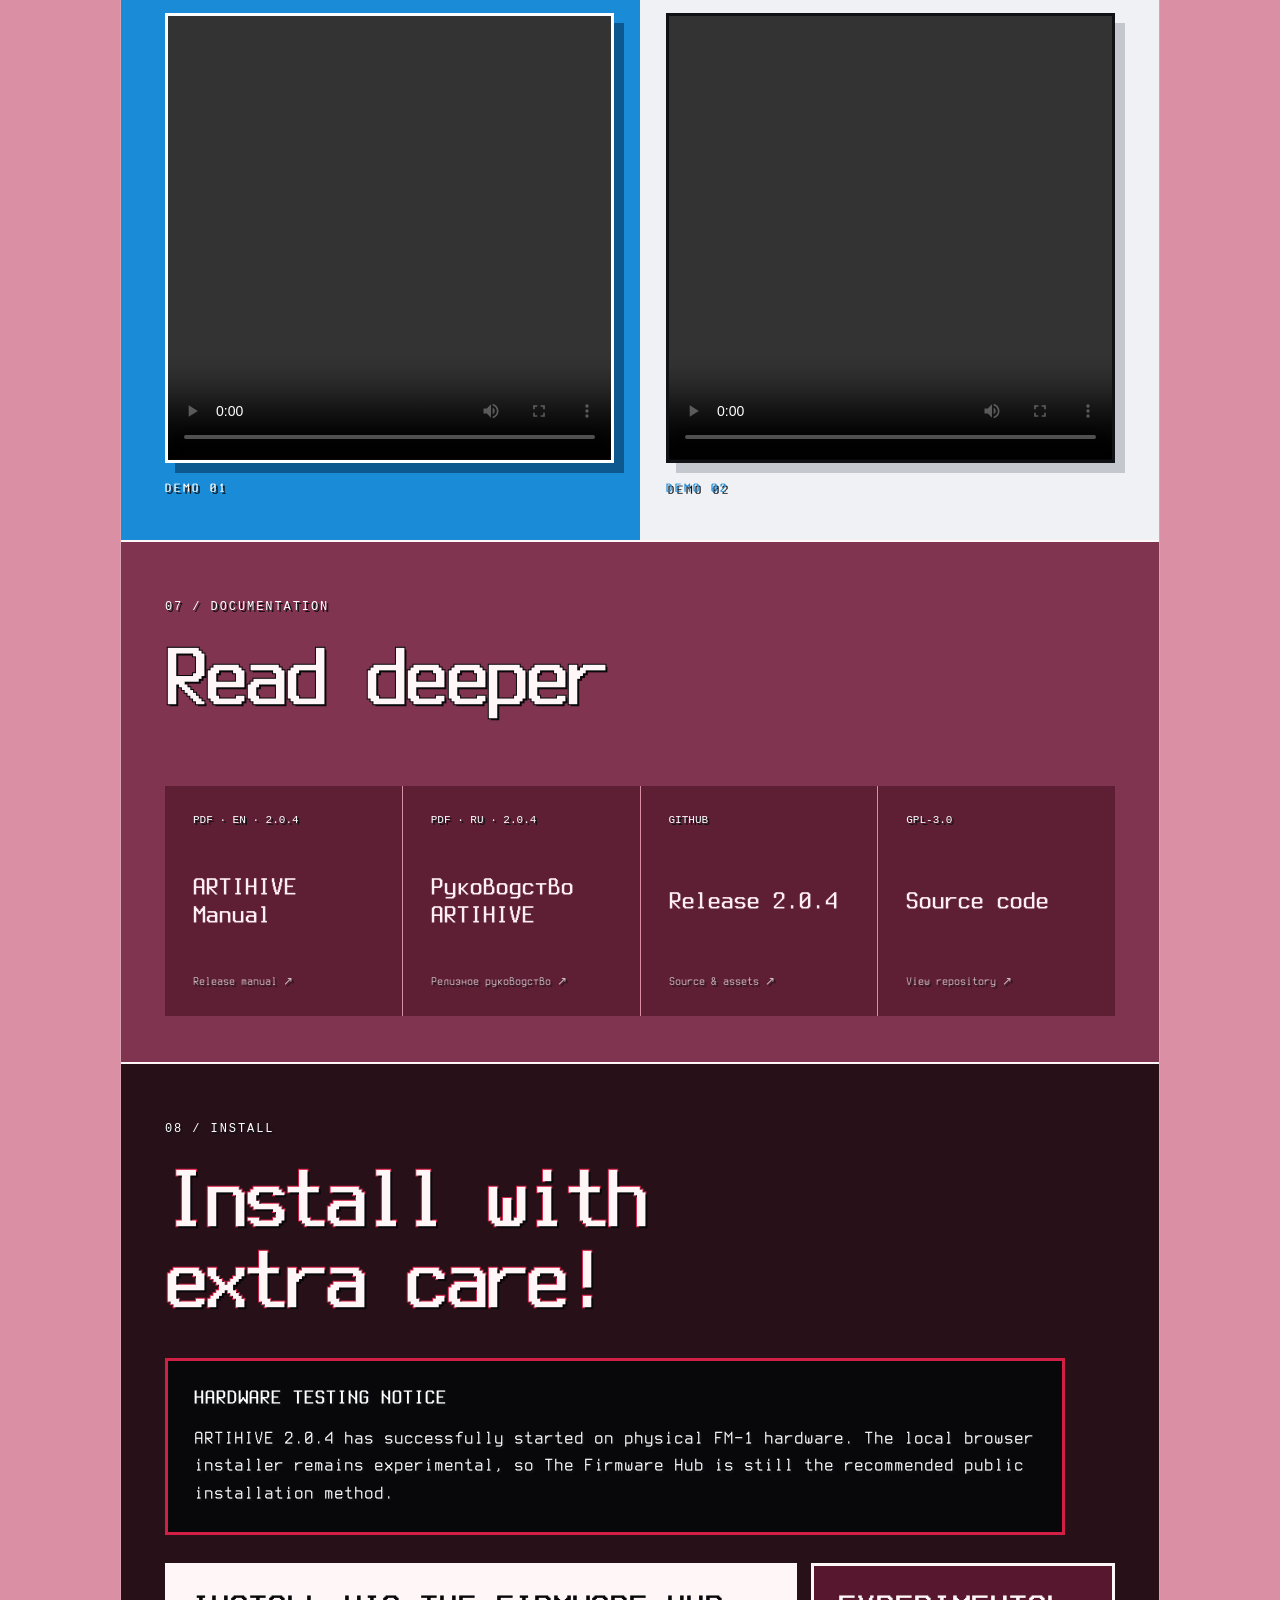
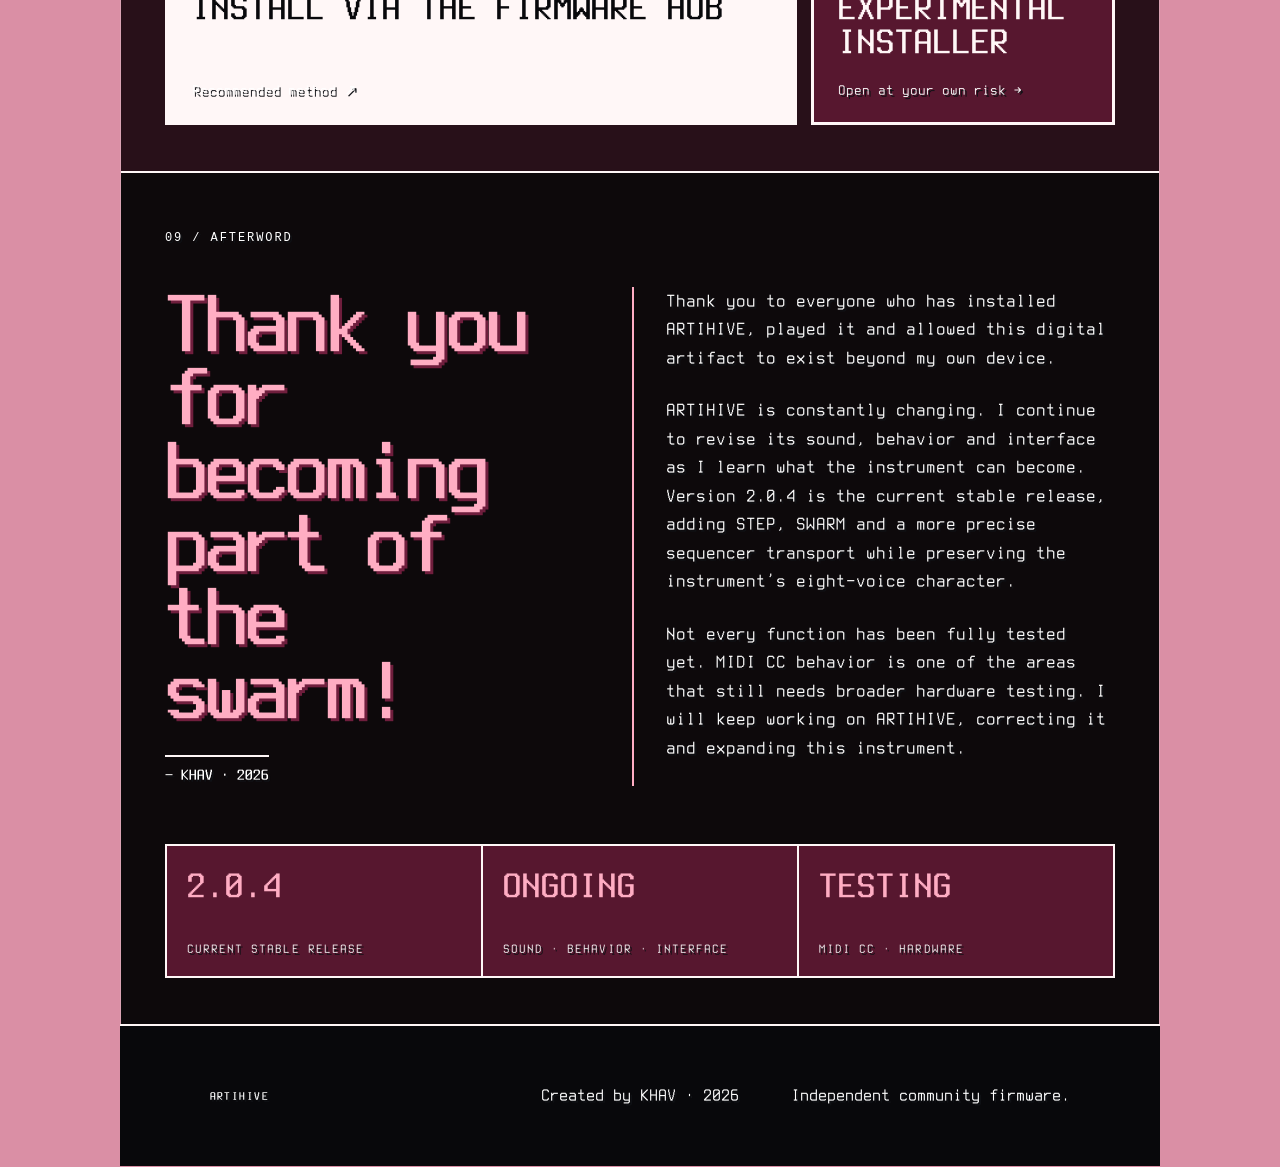
==== commit e7c3e3ac: "Add files via upload" ====
--- a/site/index.html
+++ b/site/index.html
@@ -6,7 +6,7 @@
   <meta name="theme-color" content="#7f2947">
   <meta name="description" content="ARTIHIVE 2.0.4 — eight-voice experimental drone, polyphonic FM synthesizer and STEP sequencer firmware for the M-VAVE FM-1.">
   <title>ARTIHIVE 2.0.4 — FM-1 firmware by KHAV</title>
-  <link rel="stylesheet" href="styles.css?v=204-heading-fix-3">
+  <link rel="stylesheet" href="styles.css?v=204-heading-fix-5">
 </head>
 <body>
   <a class="skip" href="#main">Skip to content</a>
@@ -160,7 +160,7 @@
     </section>
 
     <section class="section demo" id="demo">
-      <div class="section-head"><div><p class="section-no">06 / DEMO</p><h2 data-en="Improvisational &lt;span&gt;demonstration.&lt;/span&gt;" data-ru="Импровизационная &lt;span&gt;демонстрация.&lt;/span&gt;">Improvisational <span>demonstration.</span></h2></div></div>
+      <div class="section-head"><div><p class="section-no">06 / DEMO</p><h2 data-en="Improvisational &lt;span&gt;demonstration&lt;/span&gt;" data-ru="Импровизационная &lt;span&gt;демонстрация&lt;/span&gt;">Improvisational <span>demonstration</span></h2></div></div>
       <div class="demo-grid">
         <figure class="demo-video">
           <video controls playsinline preload="metadata"><source src="https://github.com/KHAVld/ARTIHIVE/raw/refs/heads/ARTIHIVE/docs/1demo.mp4" type="video/mp4"></video>
--- a/site/styles.css
+++ b/site/styles.css
@@ -593,10 +593,18 @@
   overflow-wrap:anywhere;
 }
 .demo .section-head h2{
+  display:grid;
+  grid-template-columns:repeat(2,minmax(0,1fr));
+  column-gap:22px;
+  width:100%;
   max-width:100%;
   font-size:38px!important;
   white-space:normal!important;
   overflow-wrap:anywhere;
+}
+.demo .section-head h2 span{
+  display:block;
+  grid-column:2;
 }
 @media(max-width:760px){
   #instrument .section-head h2{
@@ -605,10 +613,12 @@
     line-height:.95;
   }
   .demo .section-head h2{
+    grid-template-columns:1fr;
     white-space:normal;
     line-height:.95;
   }
   .demo .section-head h2 span{
     display:block;
+    grid-column:1;
   }
 }
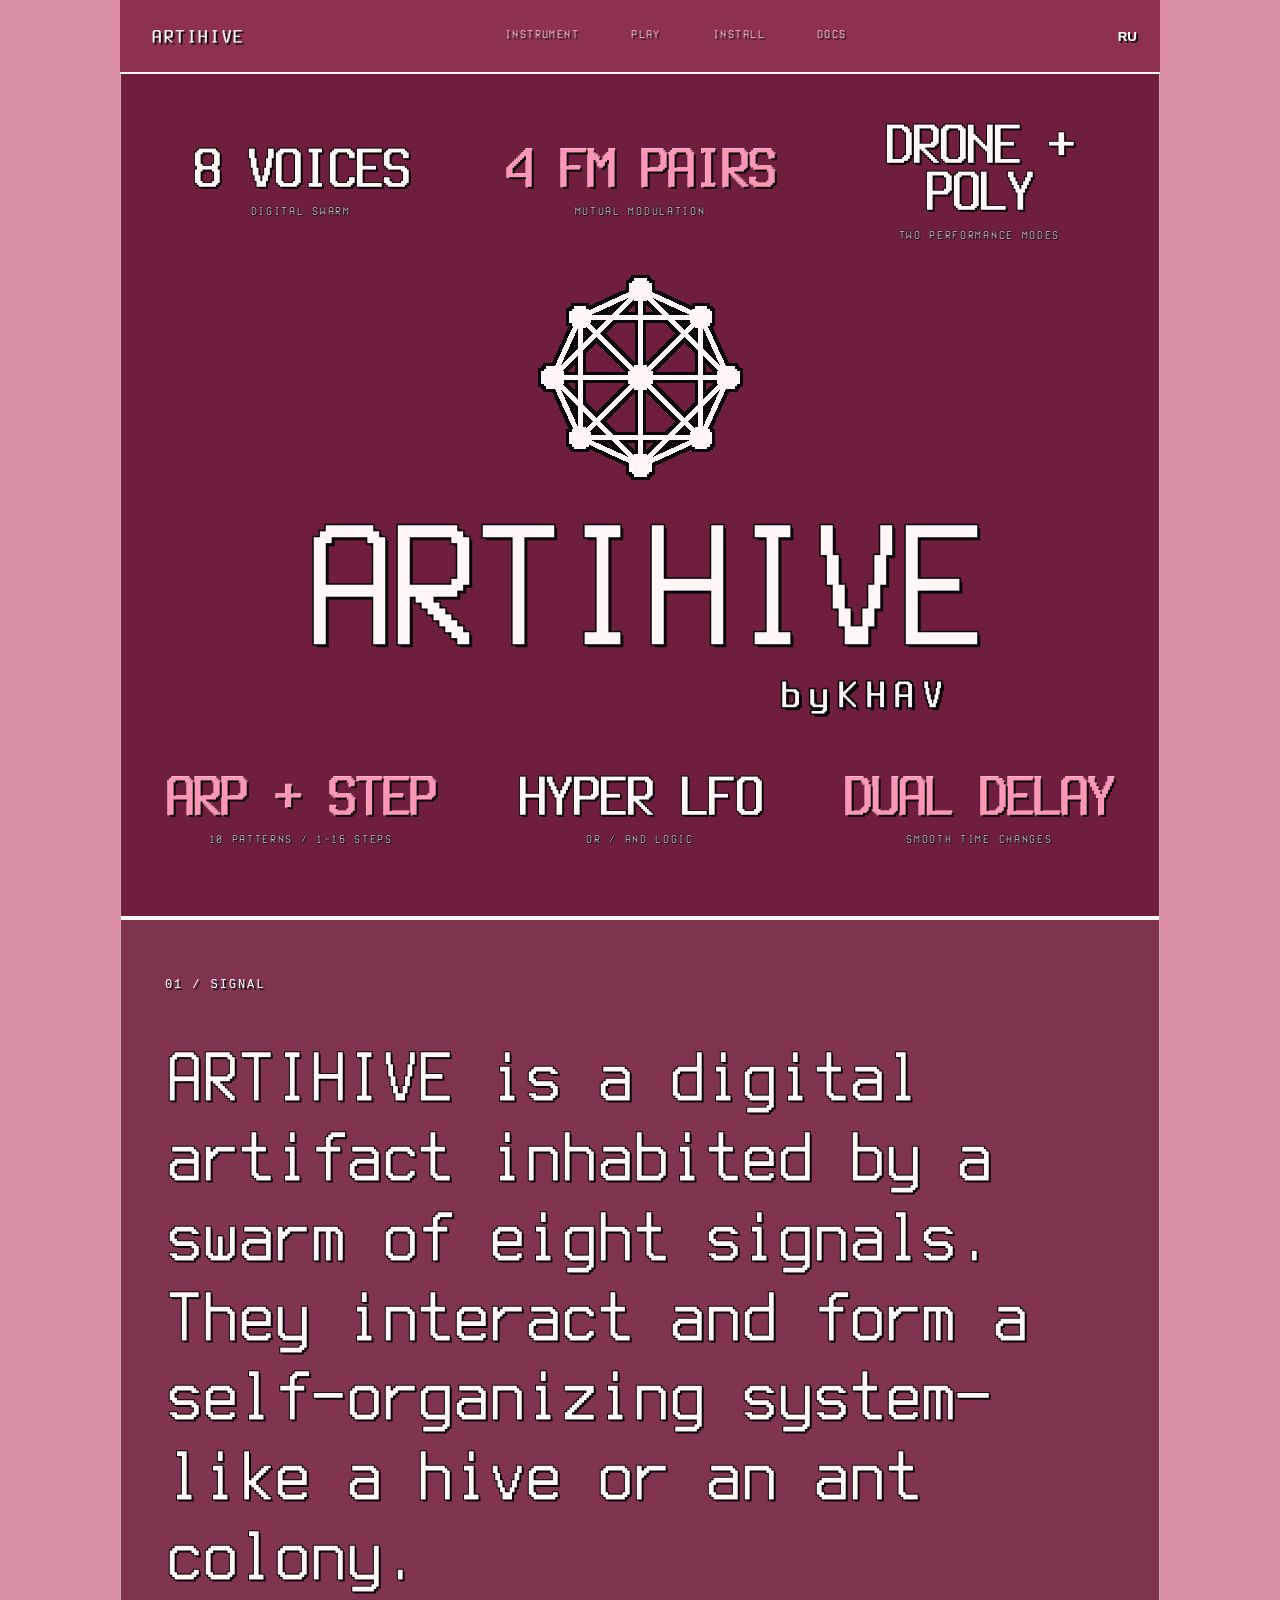
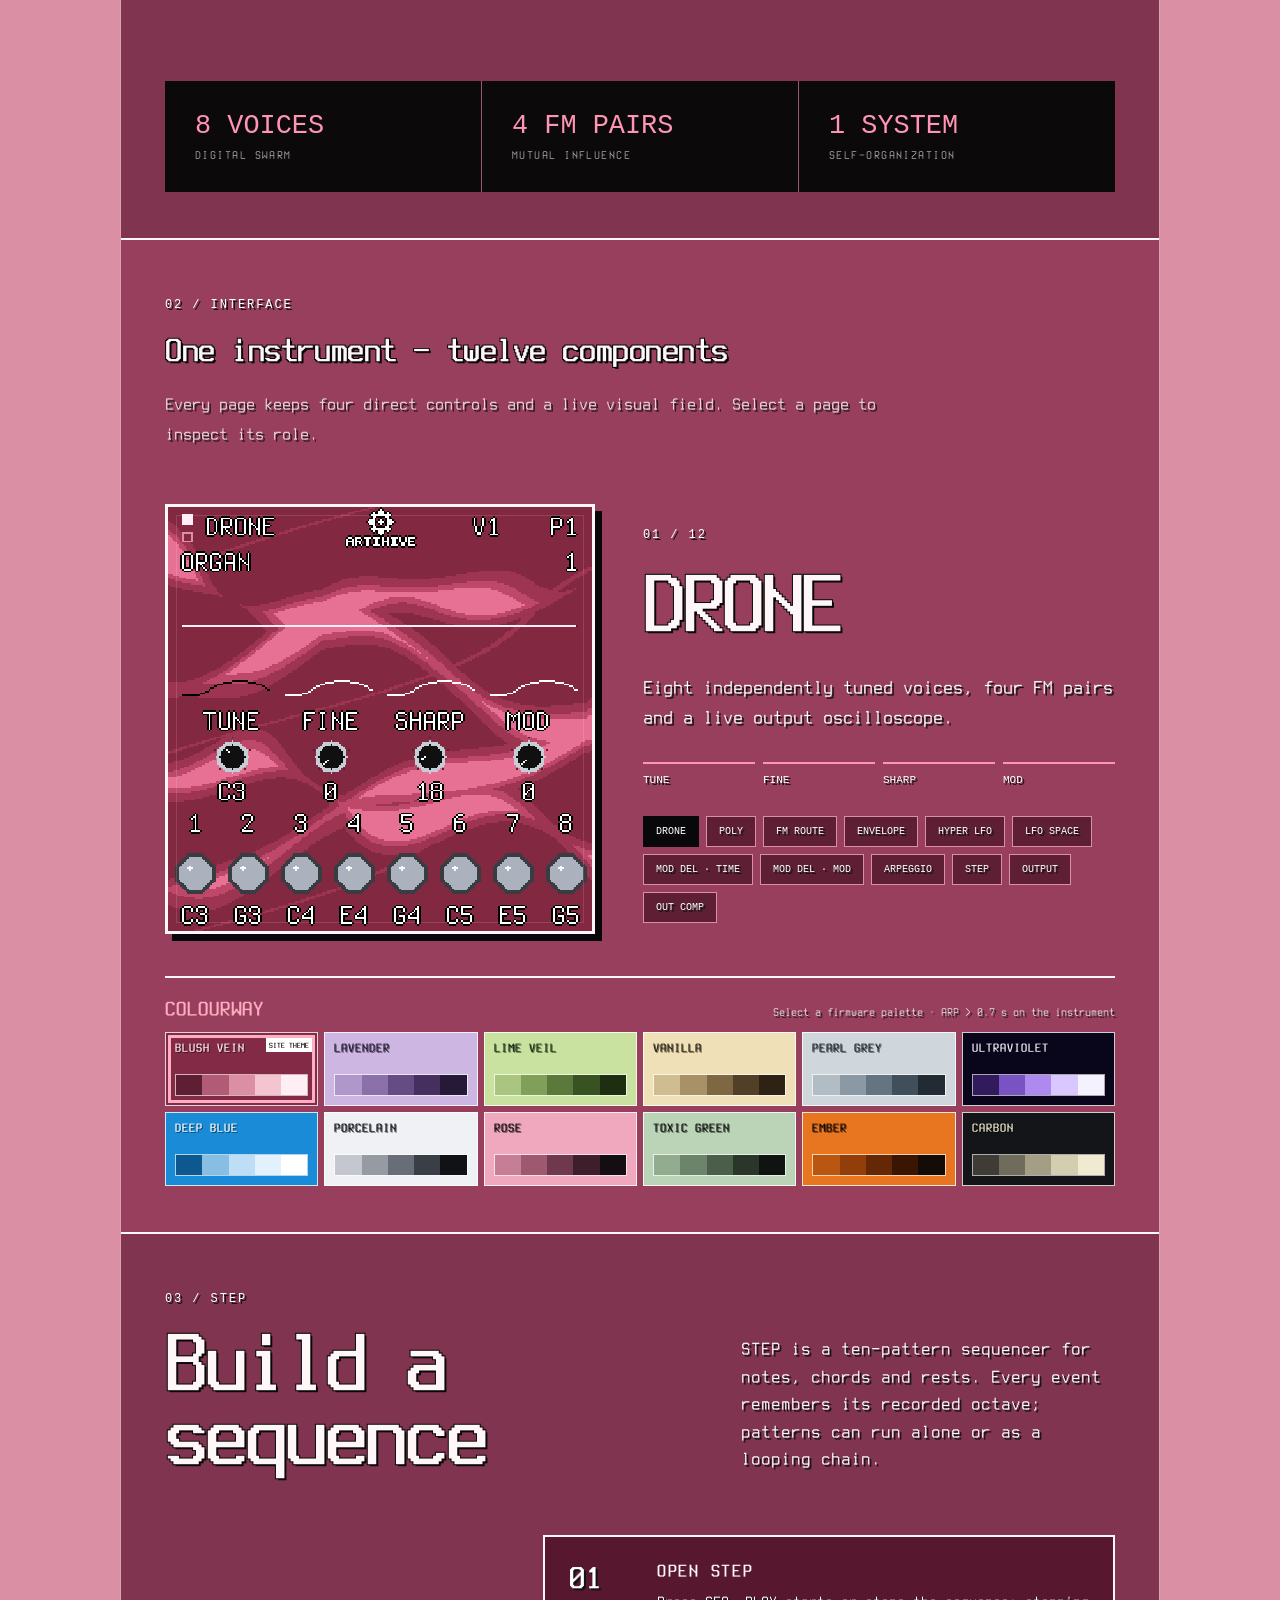
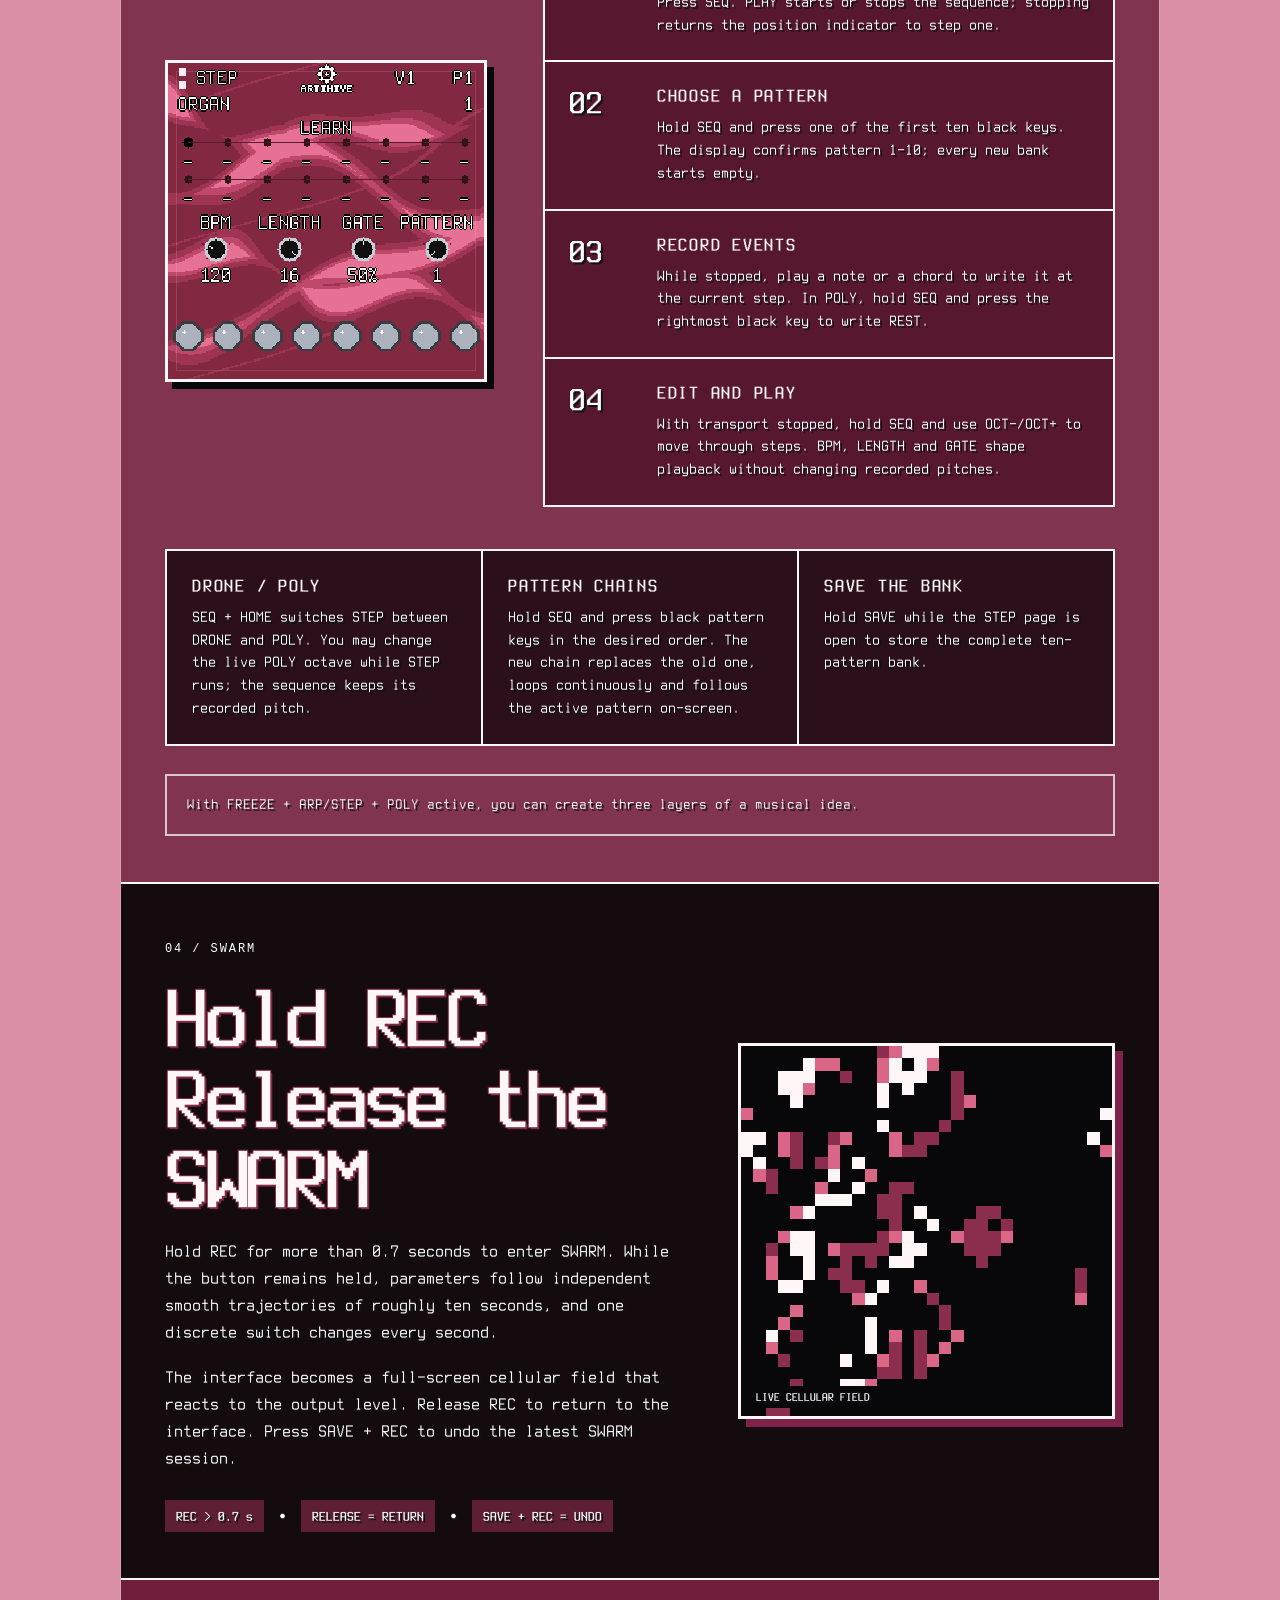
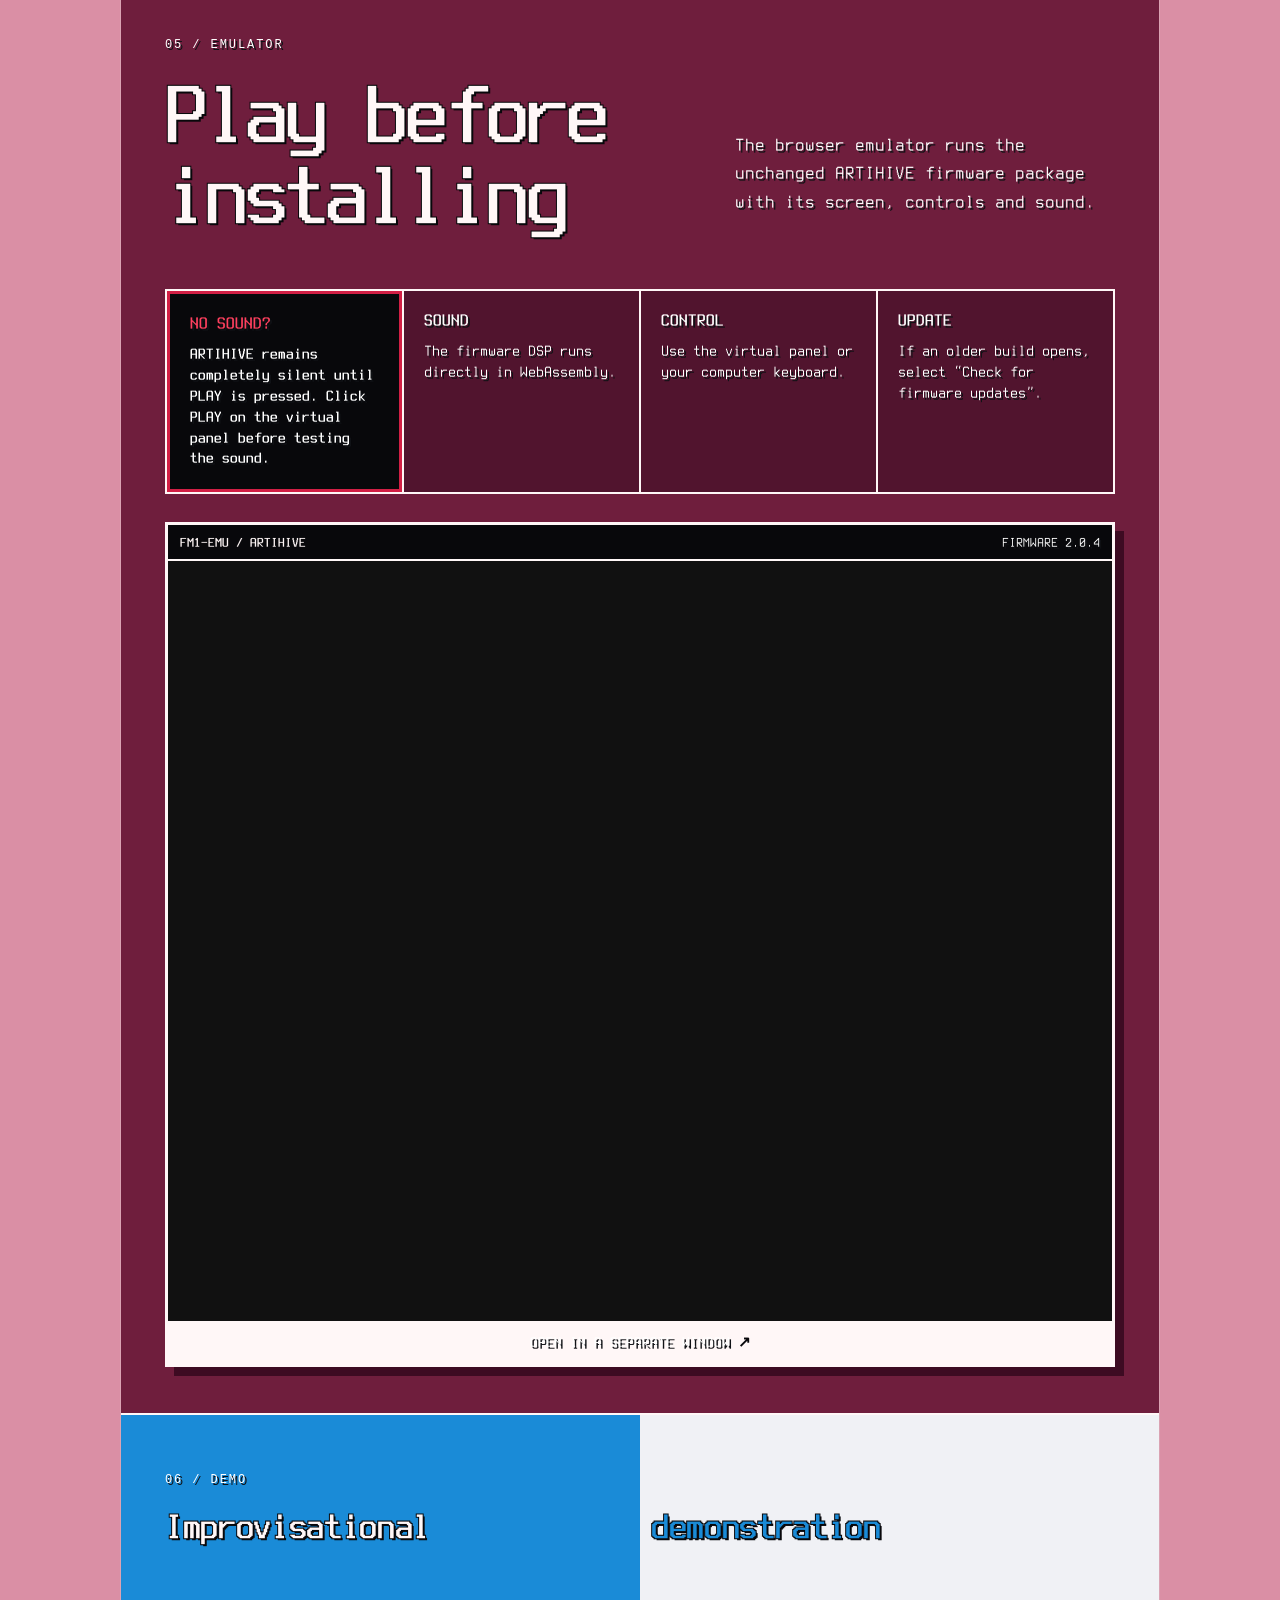
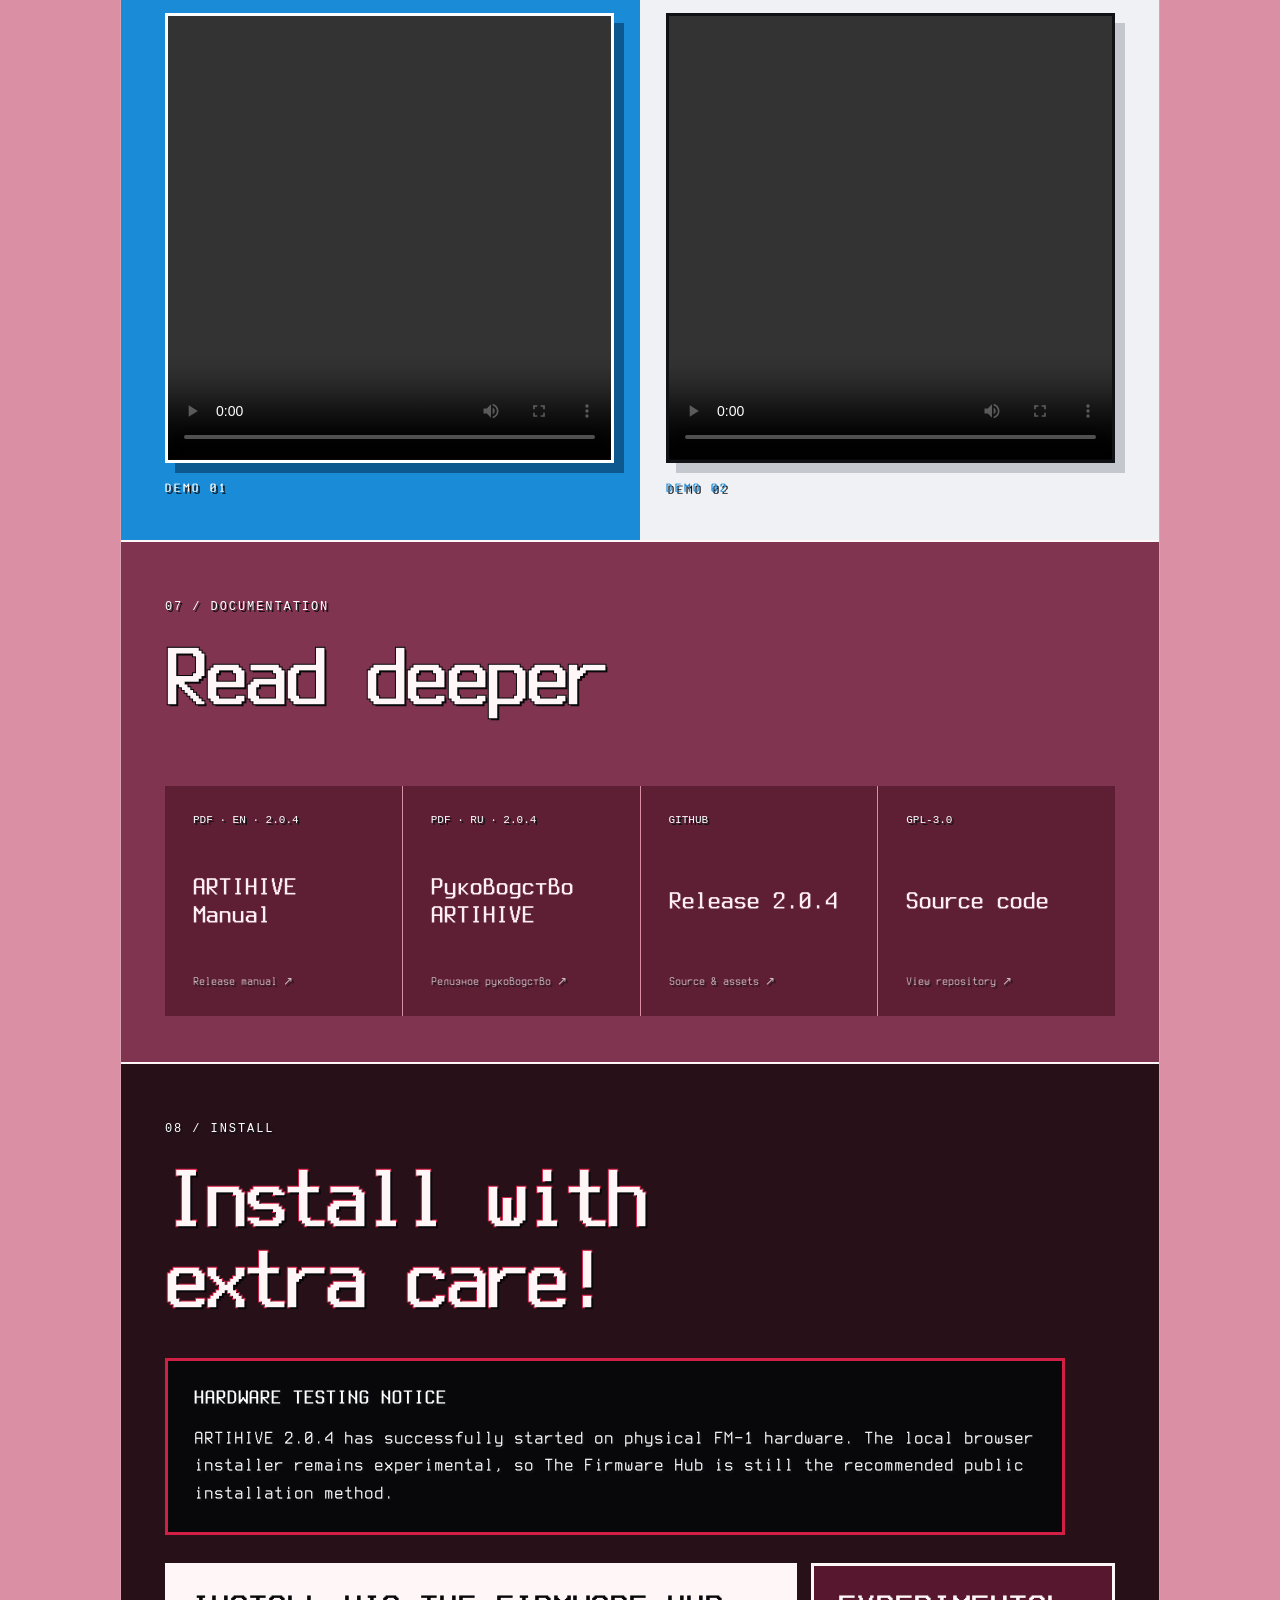
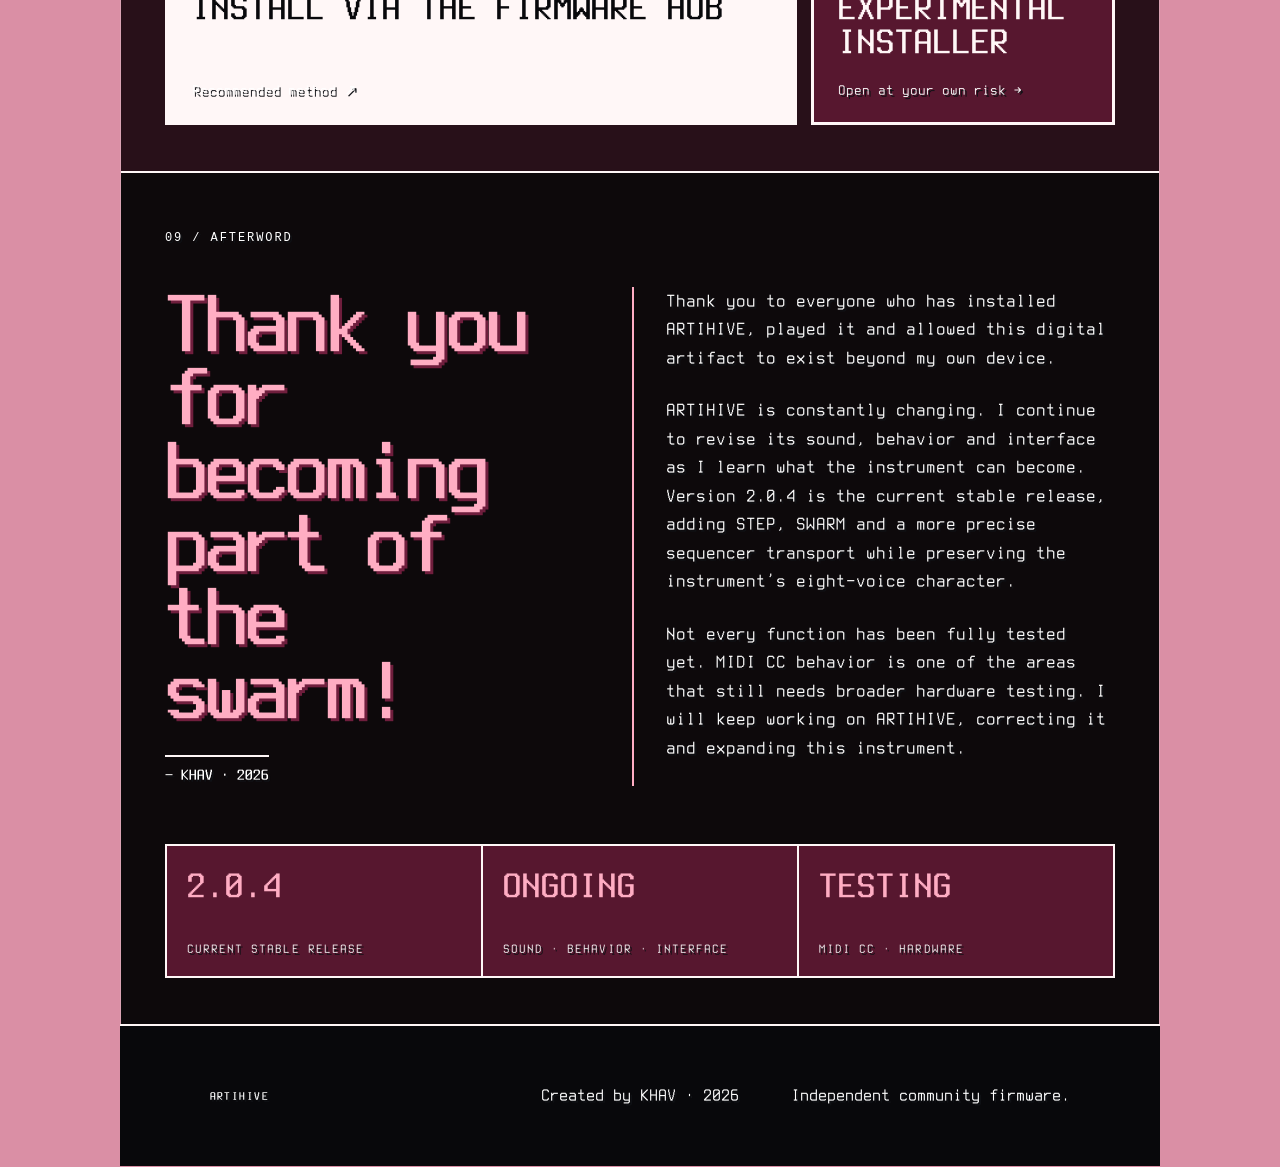
==== commit 52d3ac05: "Add files via upload" ====
--- a/site/index.html
+++ b/site/index.html
@@ -6,7 +6,7 @@
   <meta name="theme-color" content="#7f2947">
   <meta name="description" content="ARTIHIVE 2.0.4 — eight-voice experimental drone, polyphonic FM synthesizer and STEP sequencer firmware for the M-VAVE FM-1.">
   <title>ARTIHIVE 2.0.4 — FM-1 firmware by KHAV</title>
-  <link rel="stylesheet" href="styles.css?v=204-heading-fix-5">
+  <link rel="stylesheet" href="styles.css?v=204-heading-fix-6">
 </head>
 <body>
   <a class="skip" href="#main">Skip to content</a>
--- a/site/styles.css
+++ b/site/styles.css
@@ -592,6 +592,9 @@
   white-space:normal!important;
   overflow-wrap:anywhere;
 }
+.demo .section-head>div{
+  width:100%;
+}
 .demo .section-head h2{
   display:grid;
   grid-template-columns:repeat(2,minmax(0,1fr));
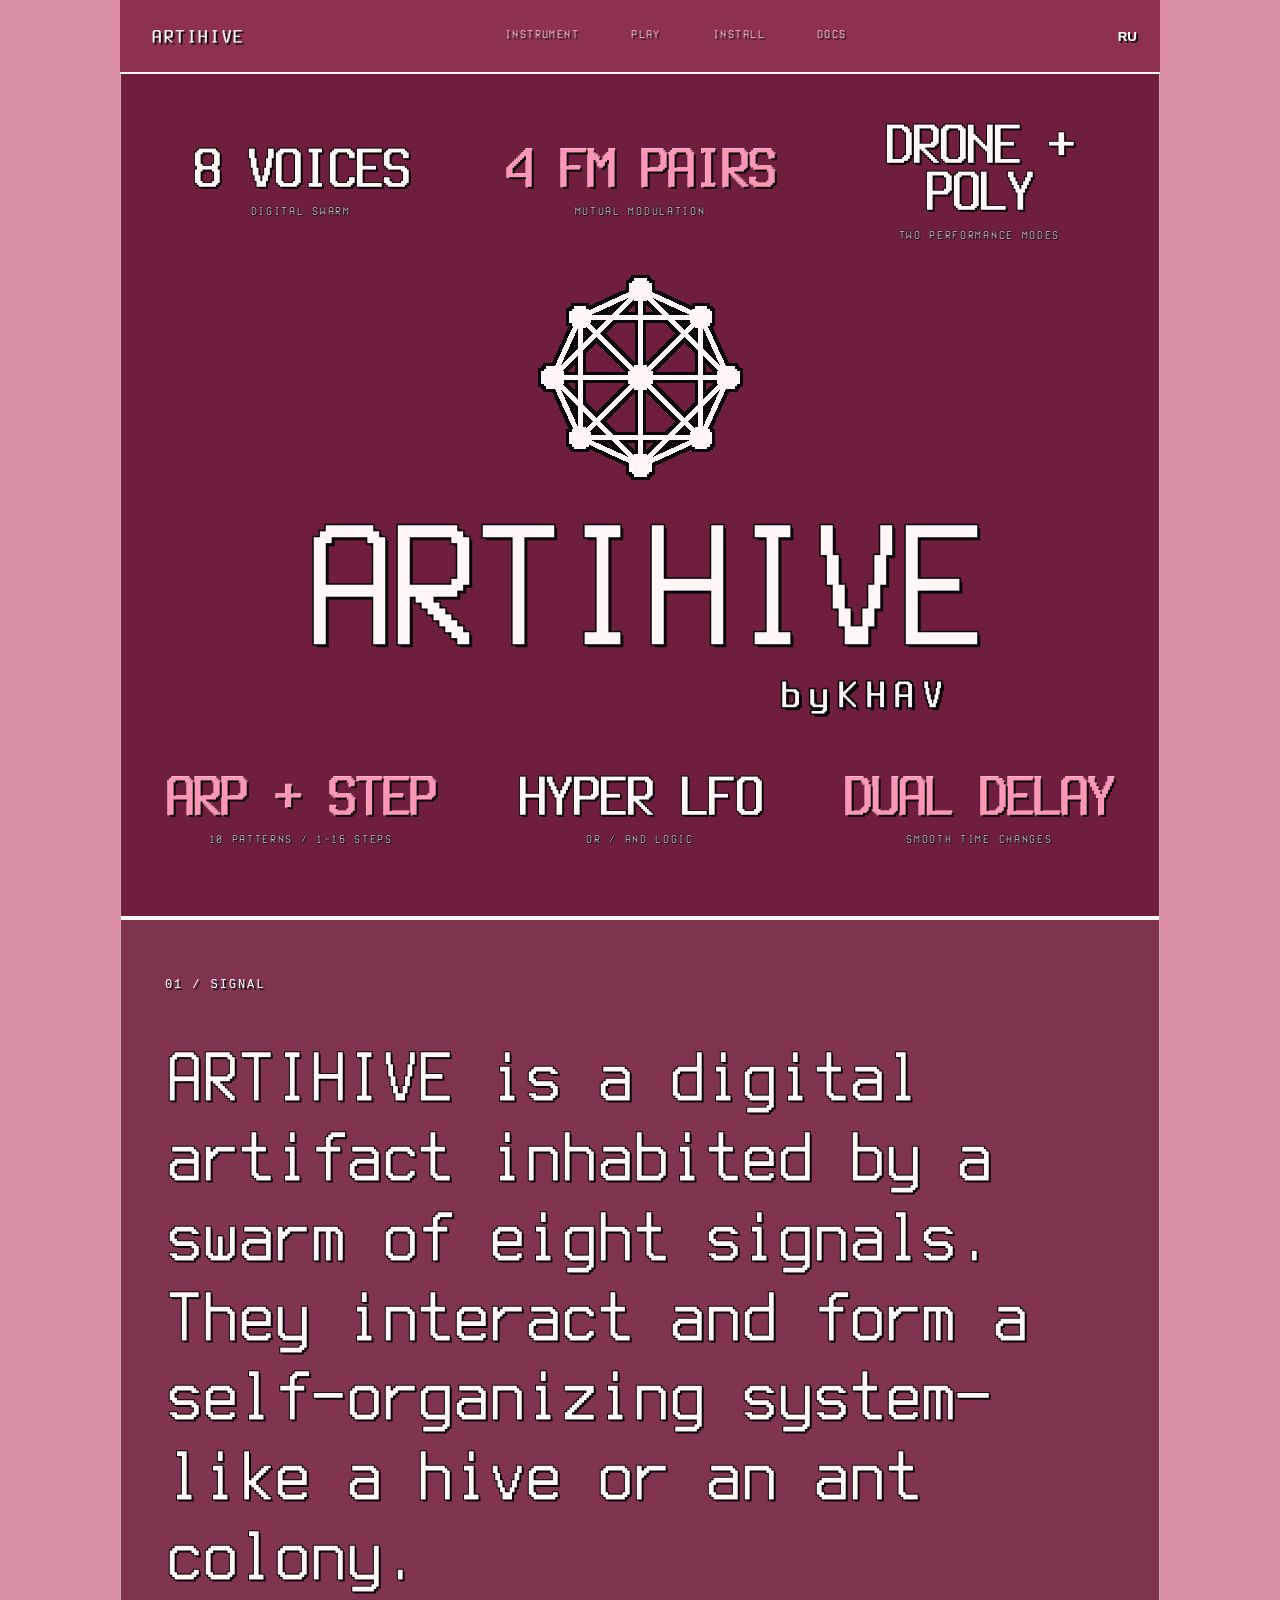
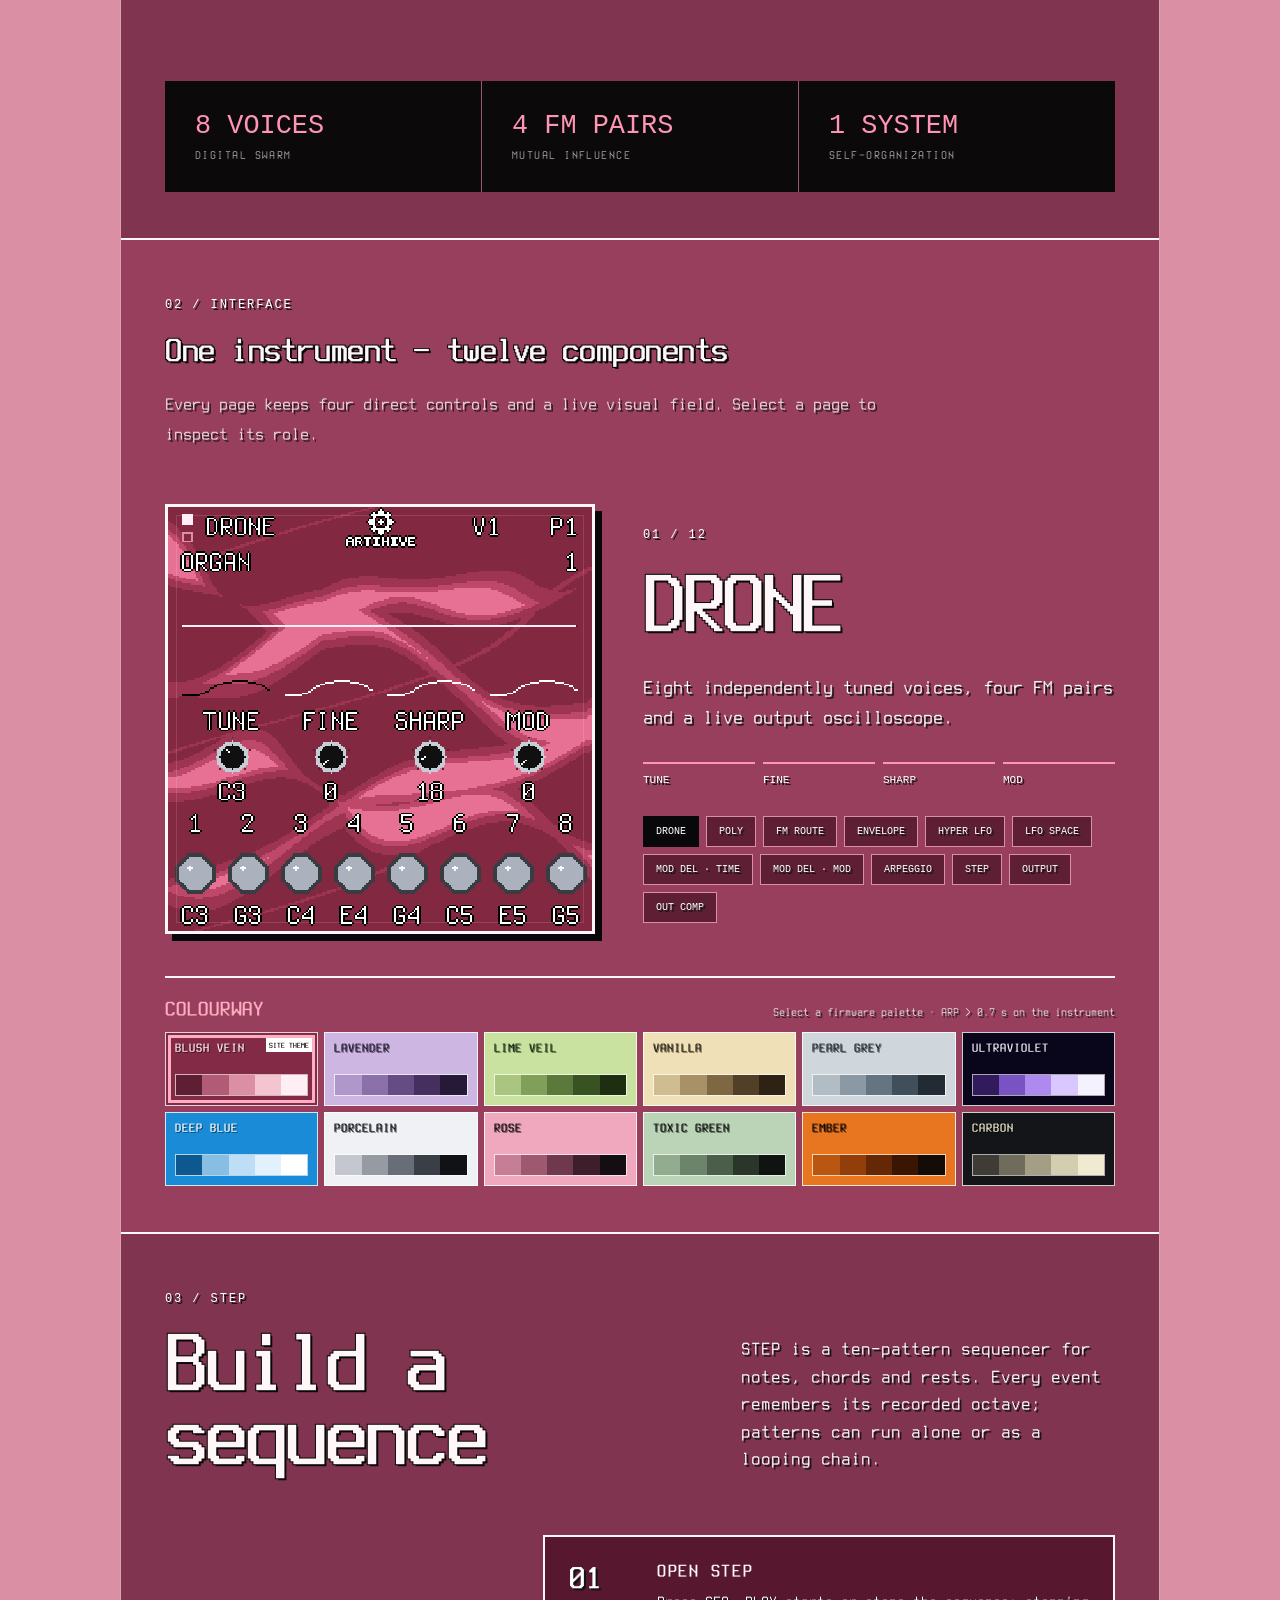
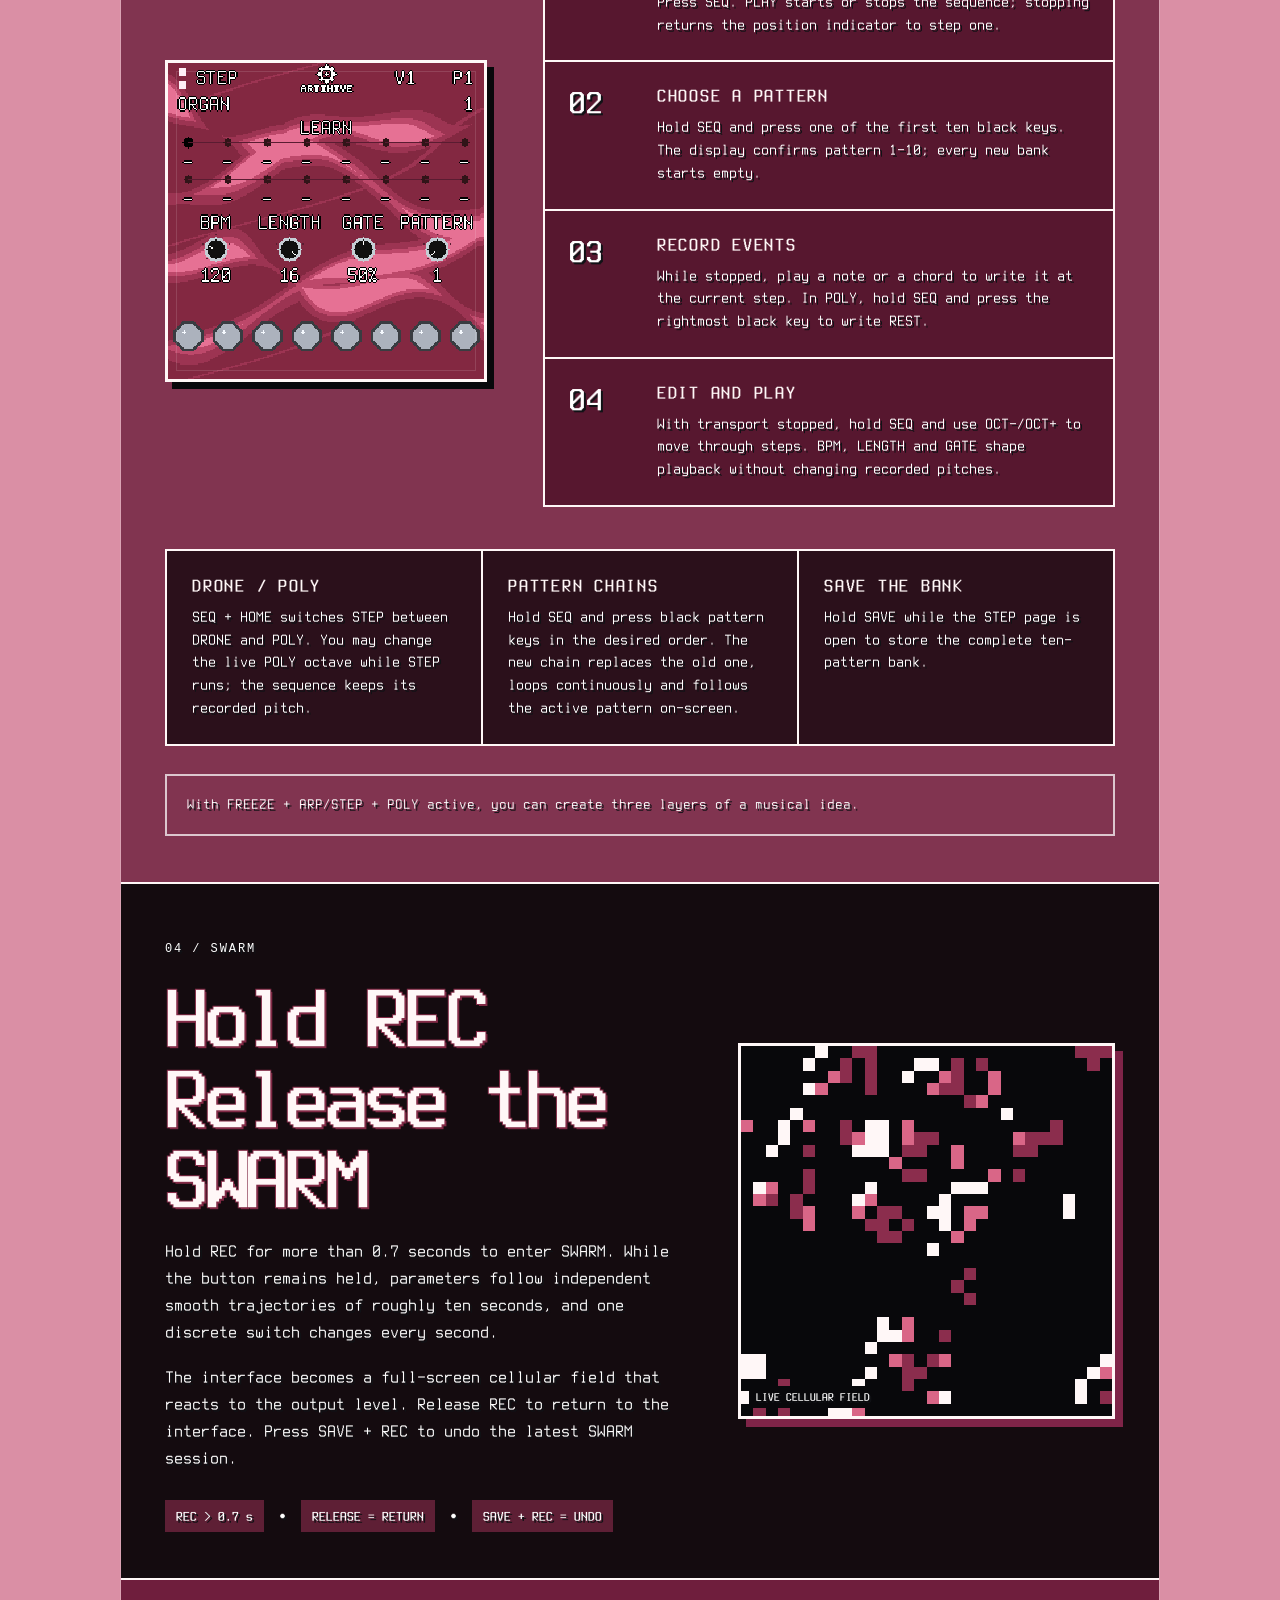
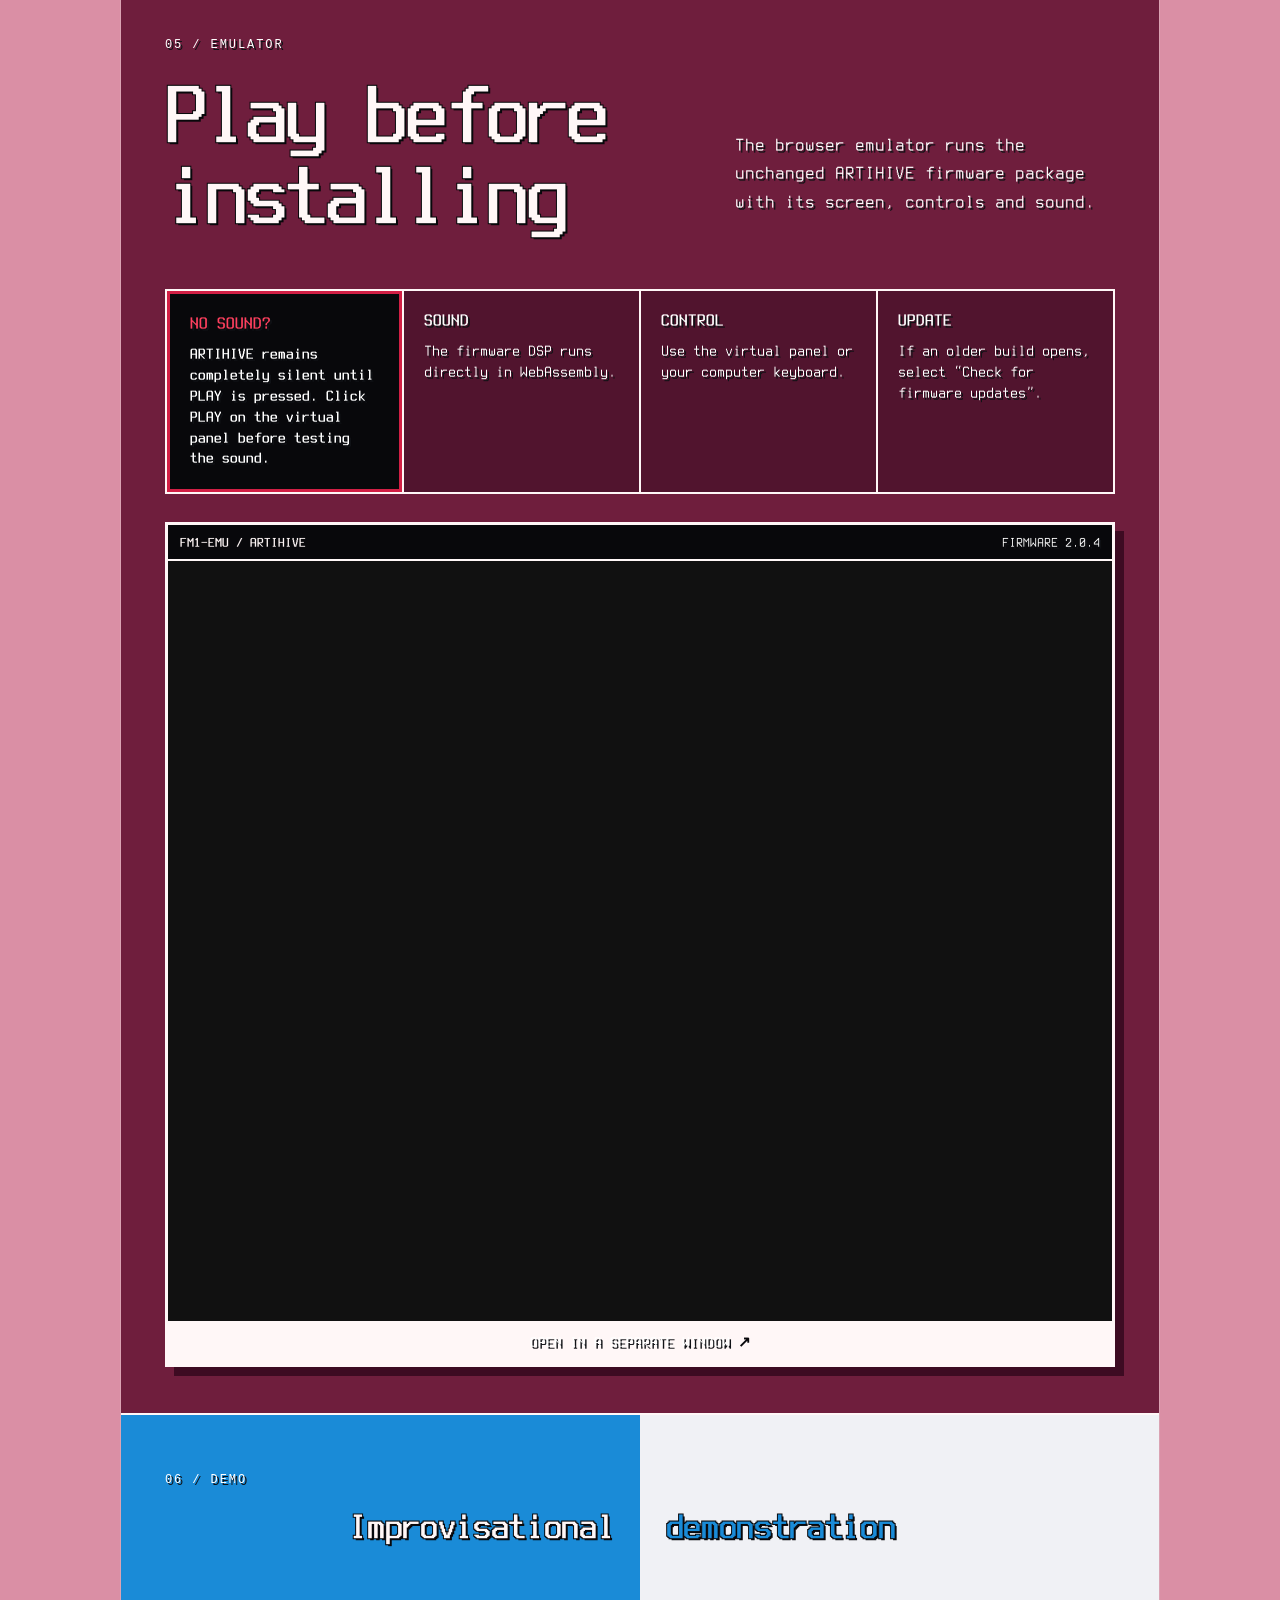
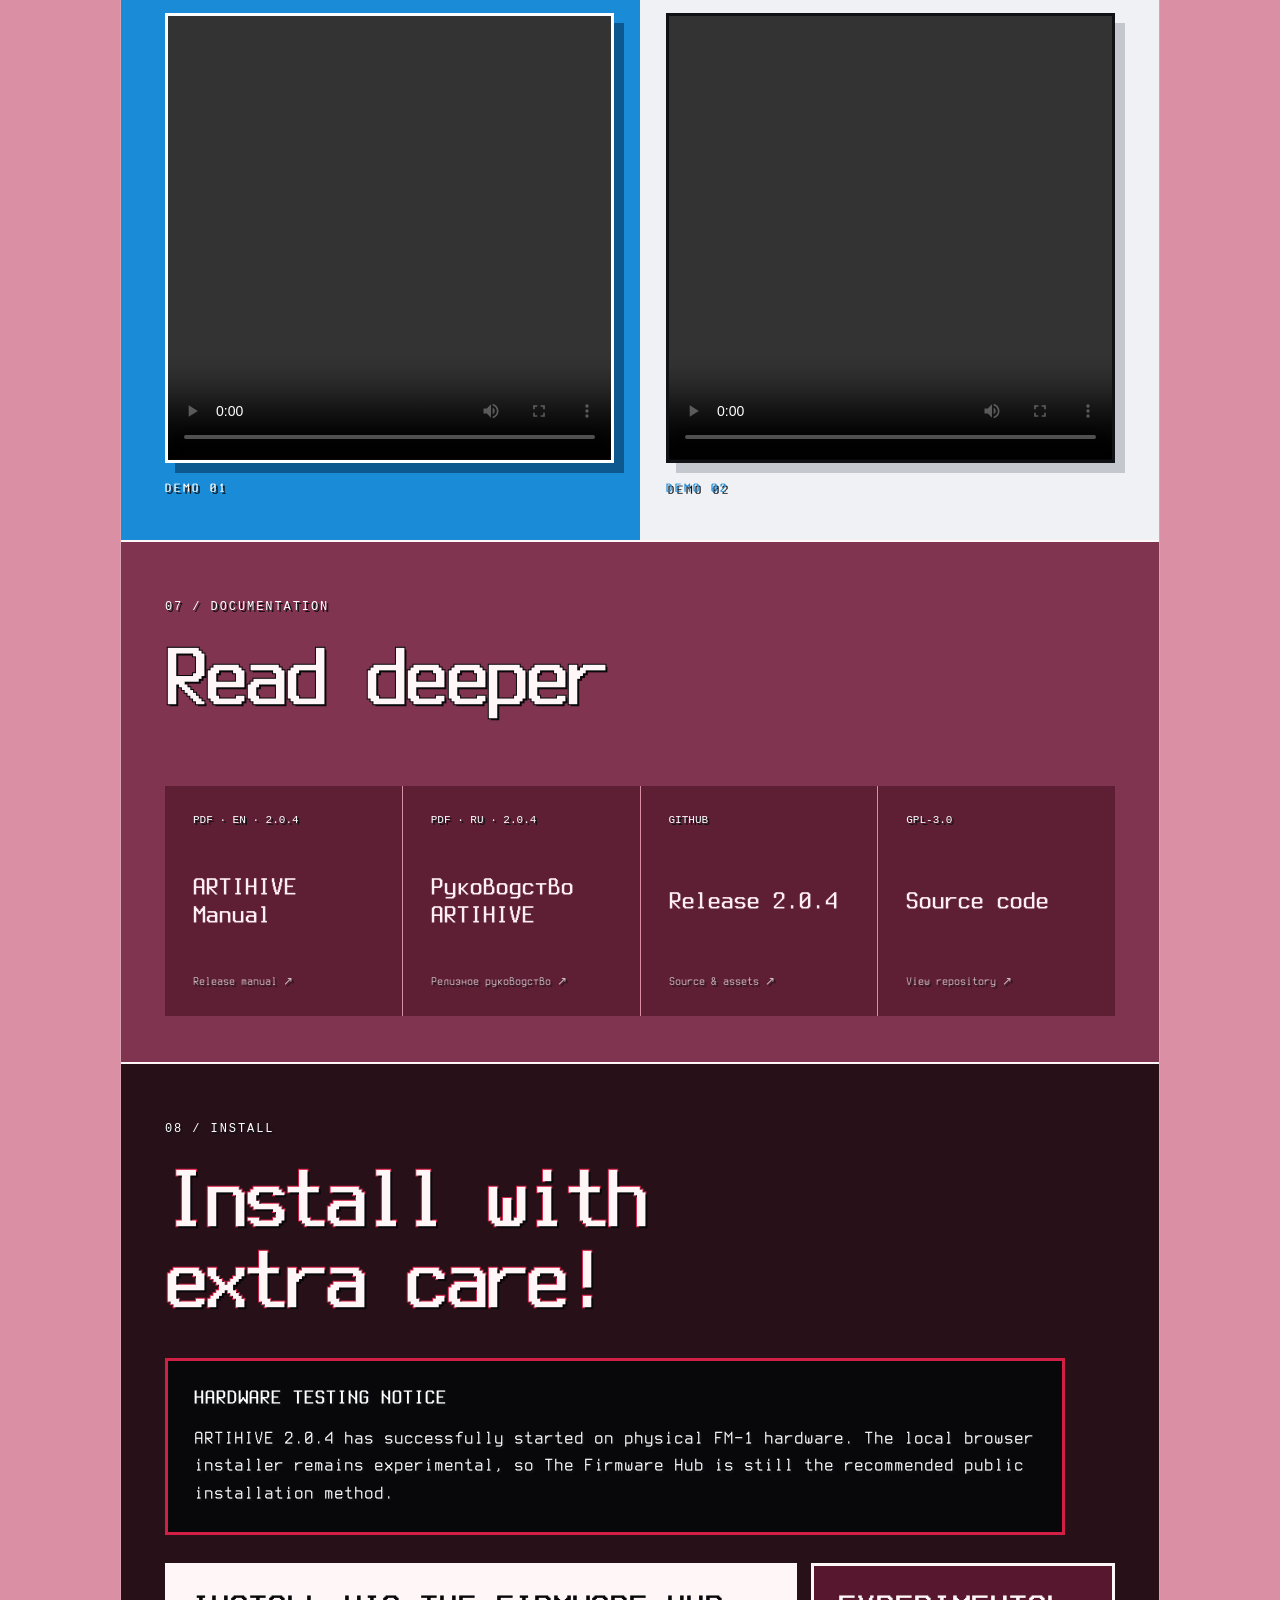
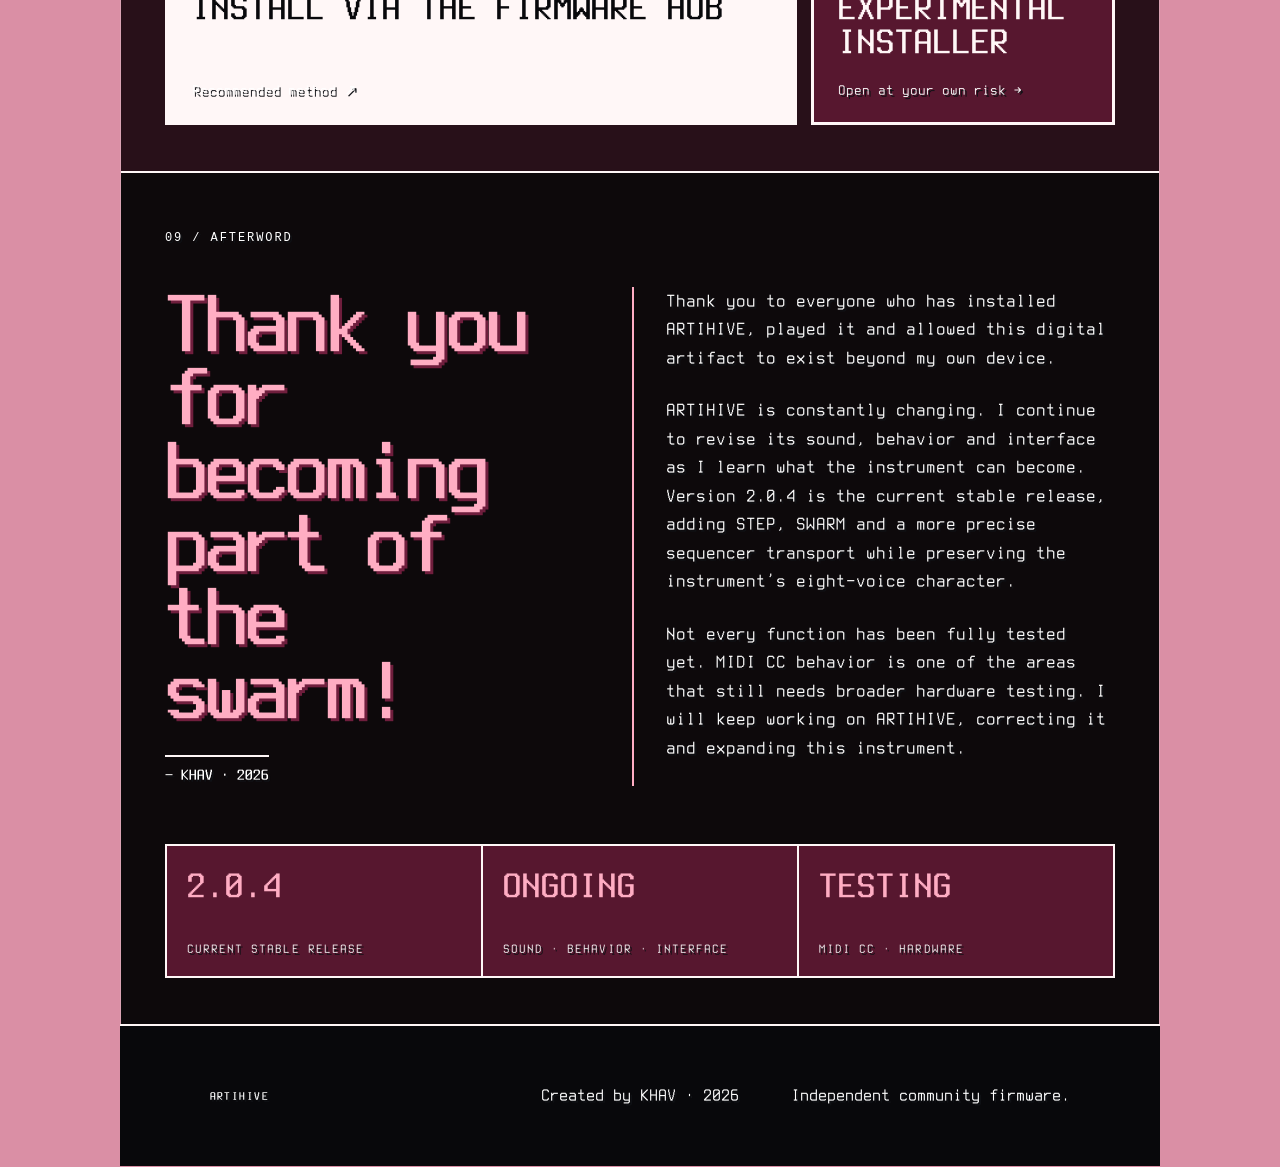
==== commit 0851cdbb: "Add files via upload" ====
--- a/site/index.html
+++ b/site/index.html
@@ -6,7 +6,7 @@
   <meta name="theme-color" content="#7f2947">
   <meta name="description" content="ARTIHIVE 2.0.4 — eight-voice experimental drone, polyphonic FM synthesizer and STEP sequencer firmware for the M-VAVE FM-1.">
   <title>ARTIHIVE 2.0.4 — FM-1 firmware by KHAV</title>
-  <link rel="stylesheet" href="styles.css?v=204-heading-fix-6">
+  <link rel="stylesheet" href="styles.css?v=204-heading-fix-7">
 </head>
 <body>
   <a class="skip" href="#main">Skip to content</a>
--- a/site/styles.css
+++ b/site/styles.css
@@ -598,8 +598,9 @@
 .demo .section-head h2{
   display:grid;
   grid-template-columns:repeat(2,minmax(0,1fr));
-  column-gap:22px;
+  column-gap:clamp(18px,4vw,56px);
   width:100%;
+  text-align:right;
   max-width:100%;
   font-size:38px!important;
   white-space:normal!important;
@@ -608,6 +609,7 @@
 .demo .section-head h2 span{
   display:block;
   grid-column:2;
+  text-align:left;
 }
 @media(max-width:760px){
   #instrument .section-head h2{
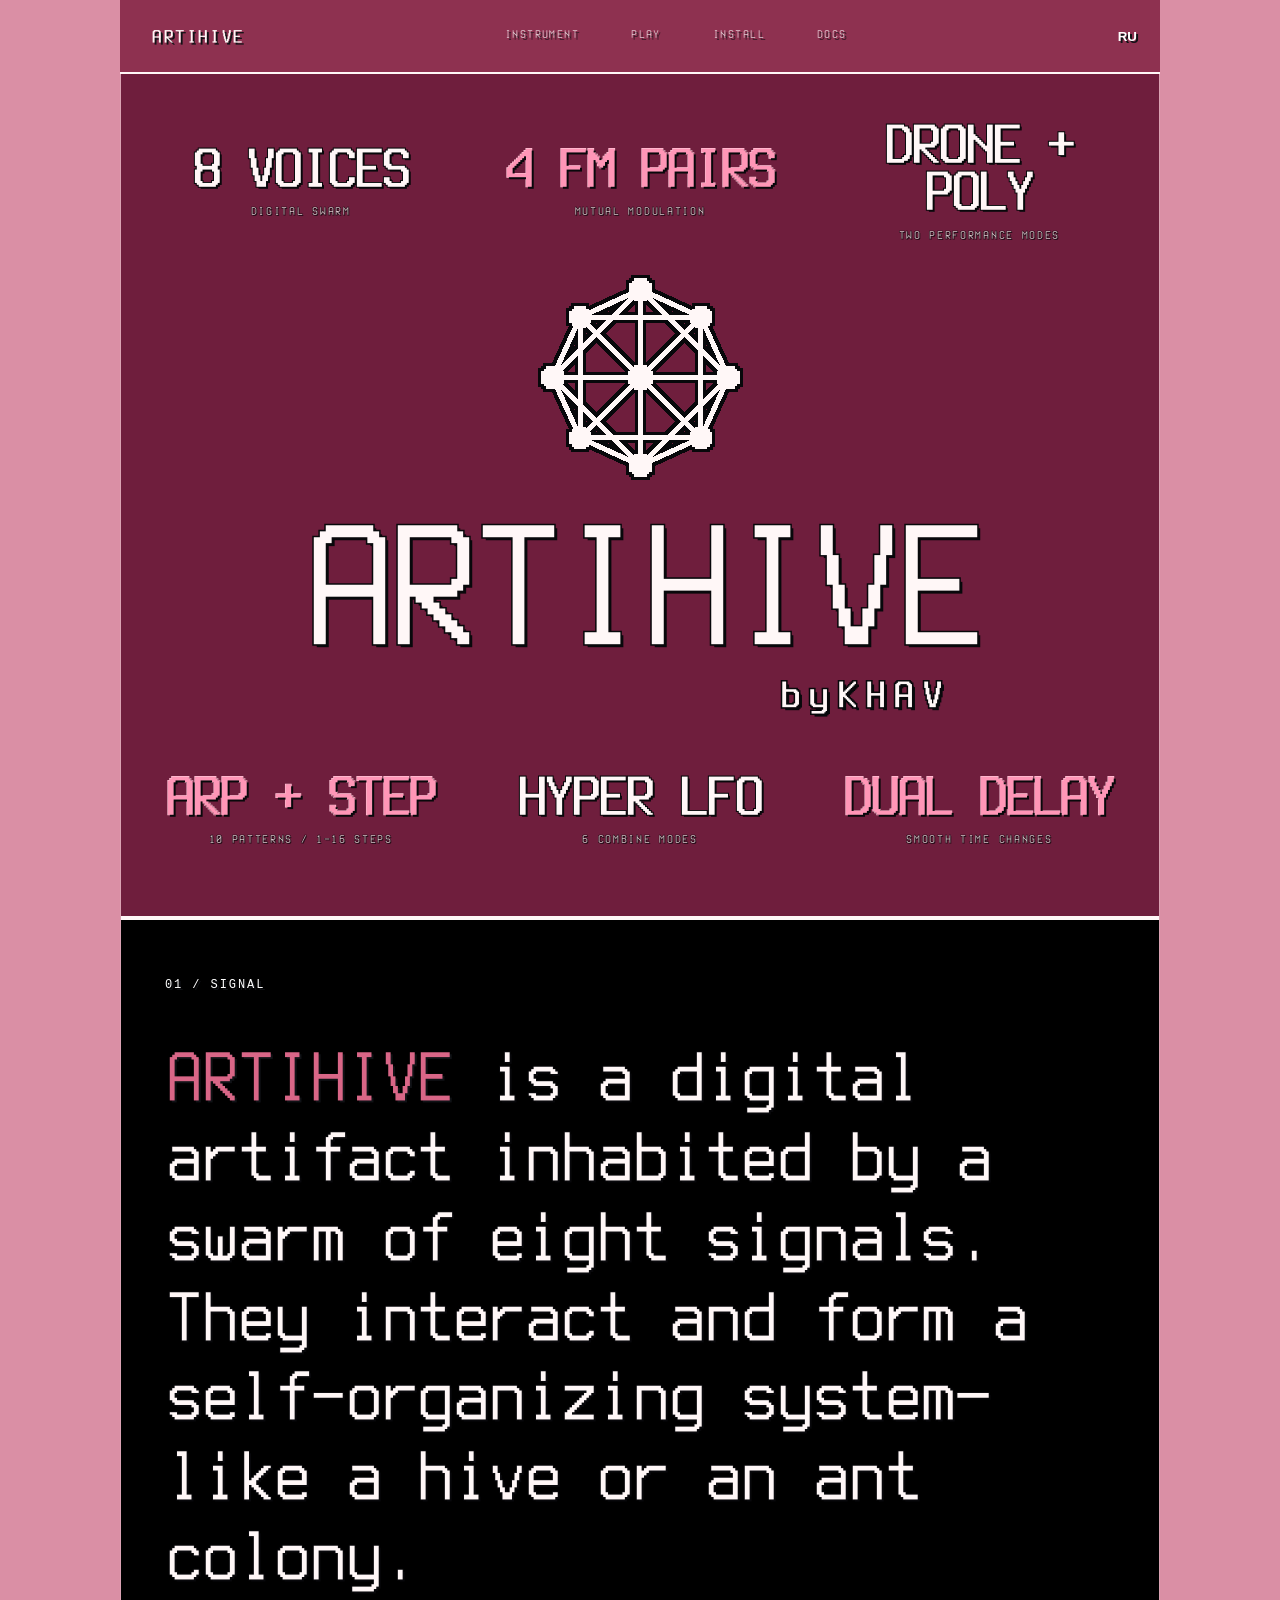
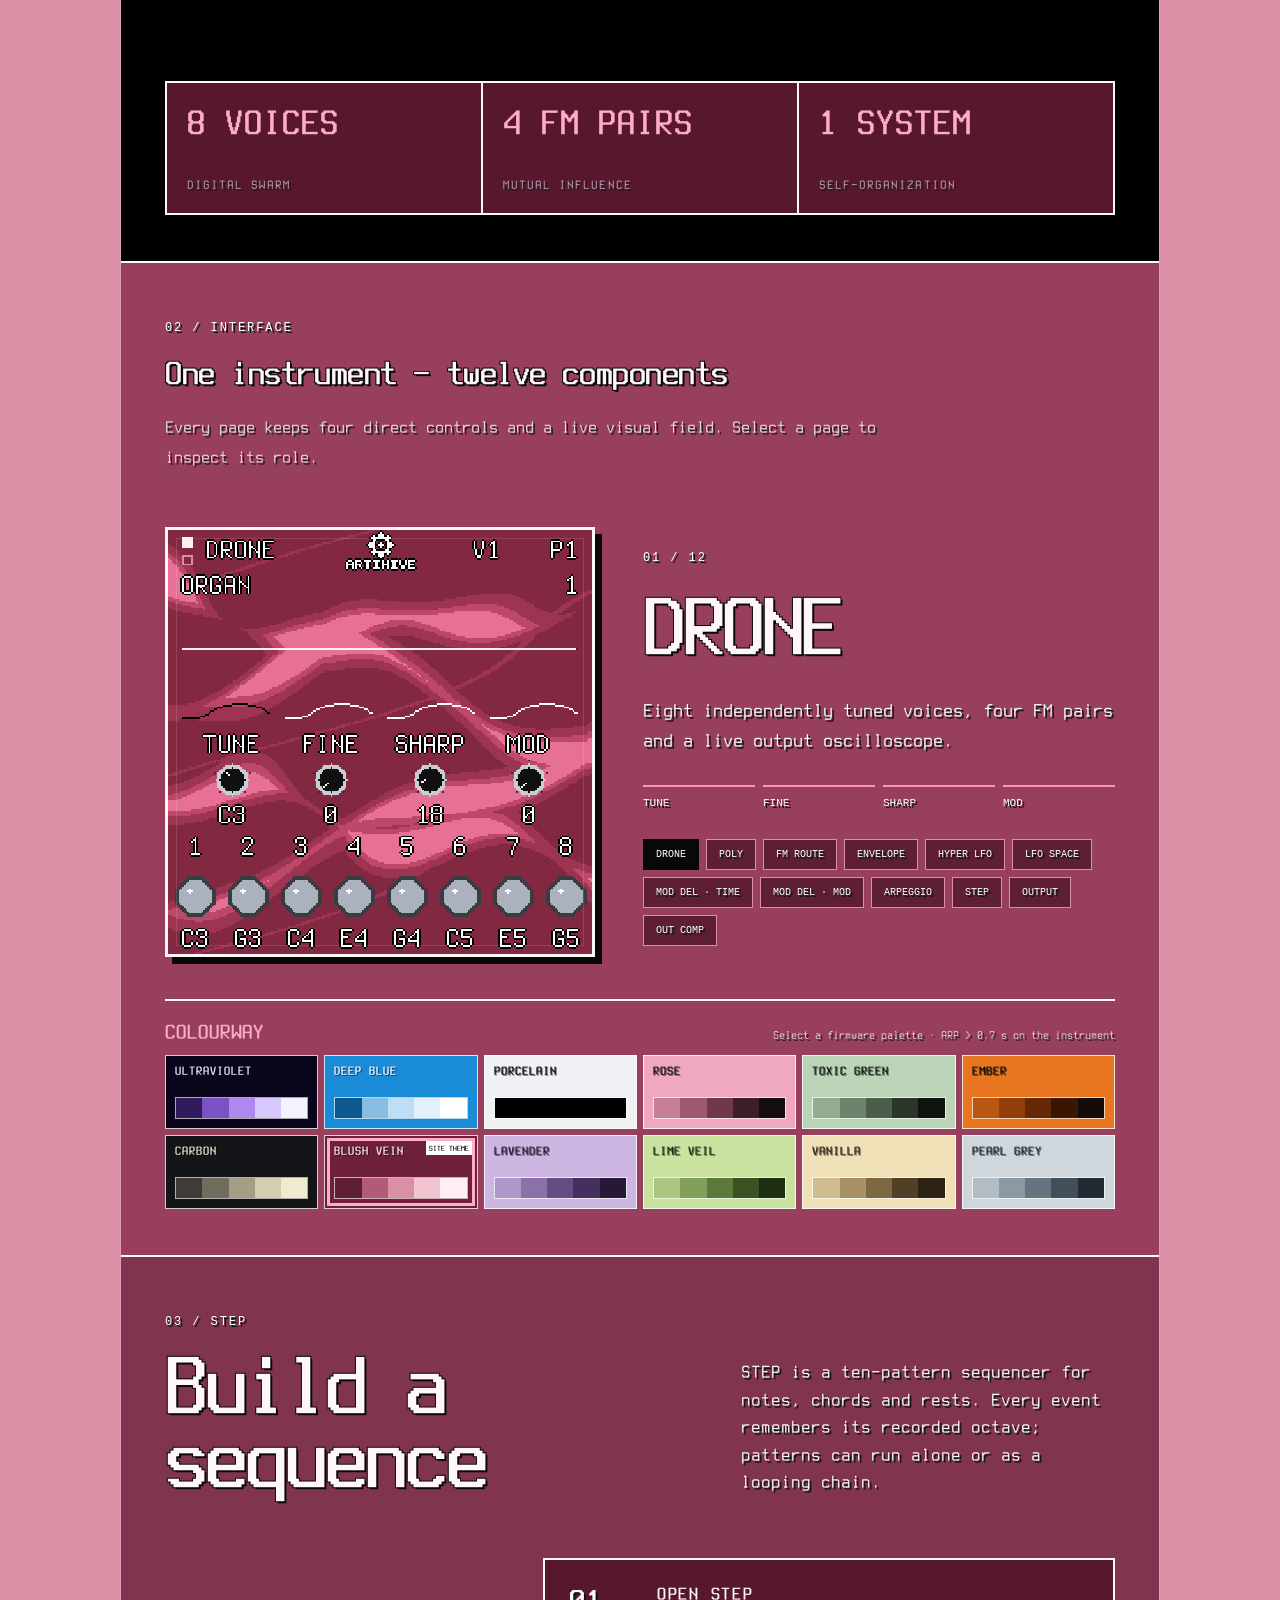
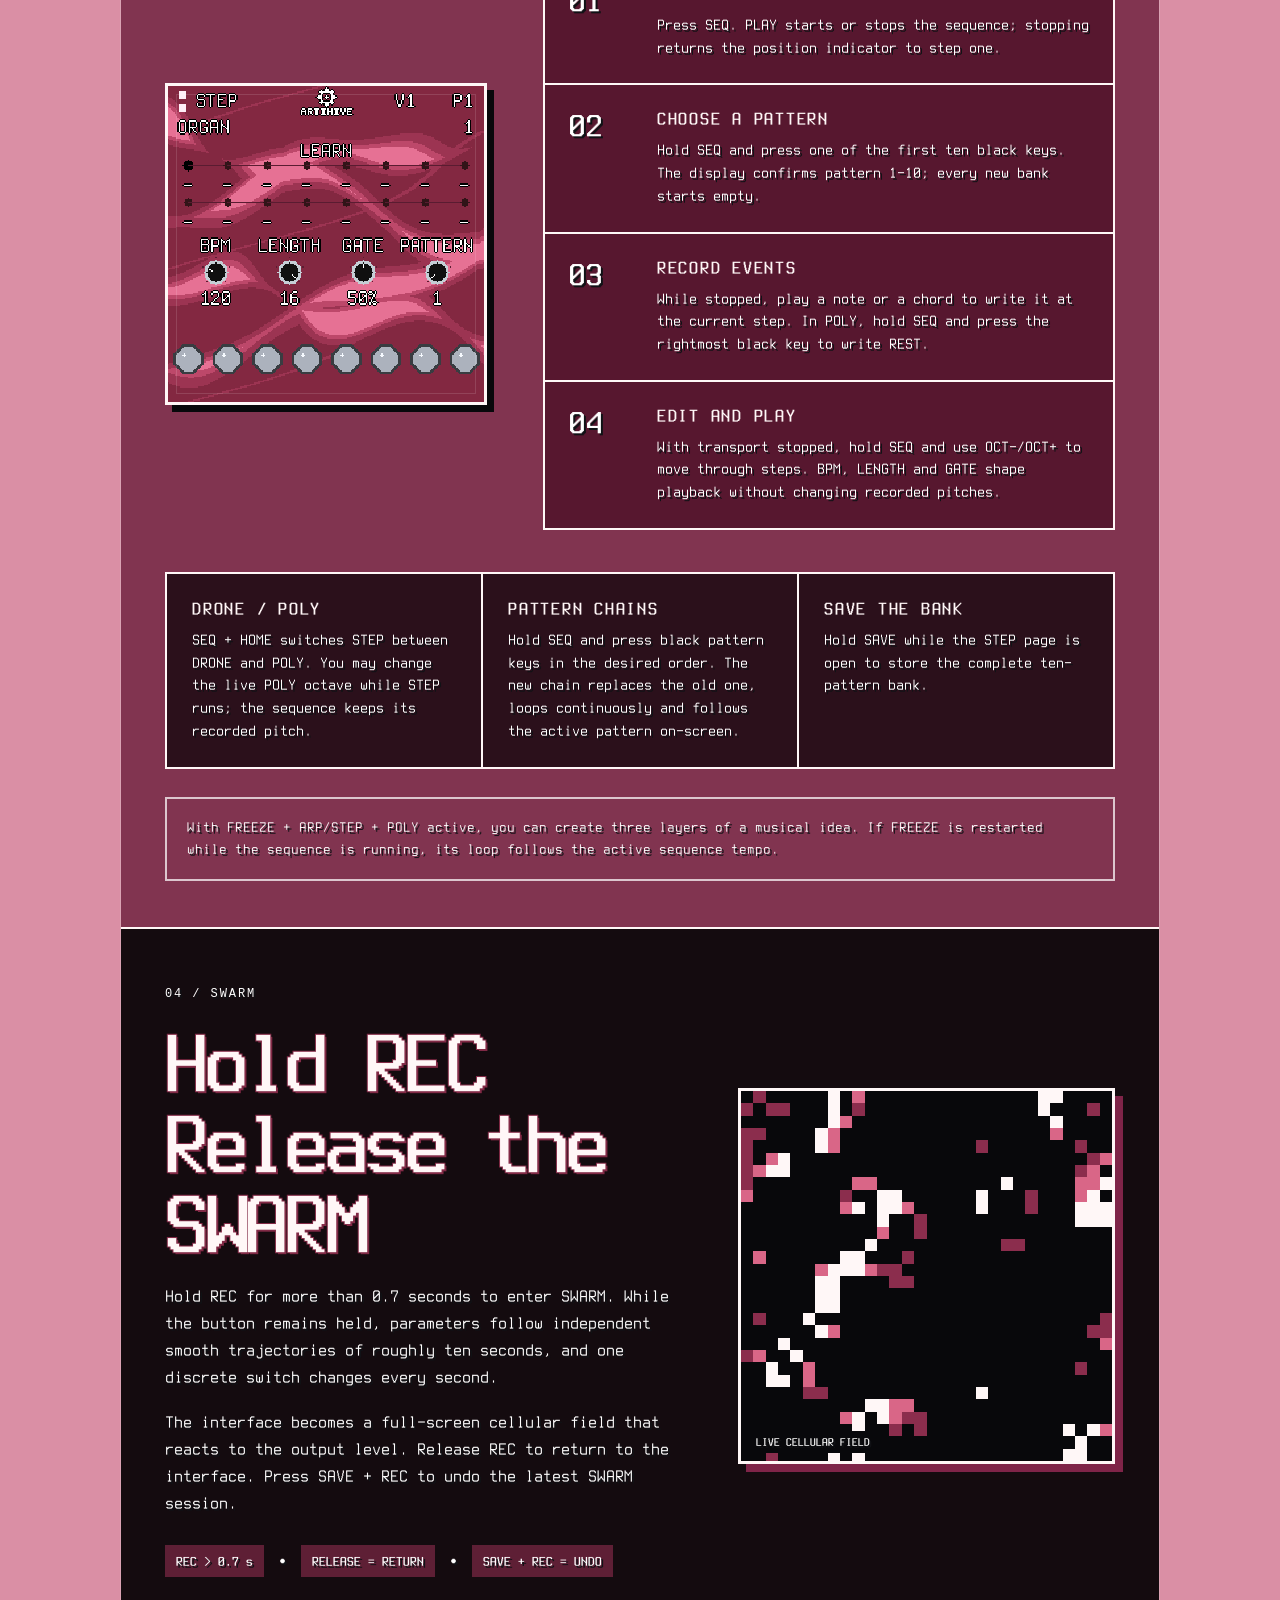
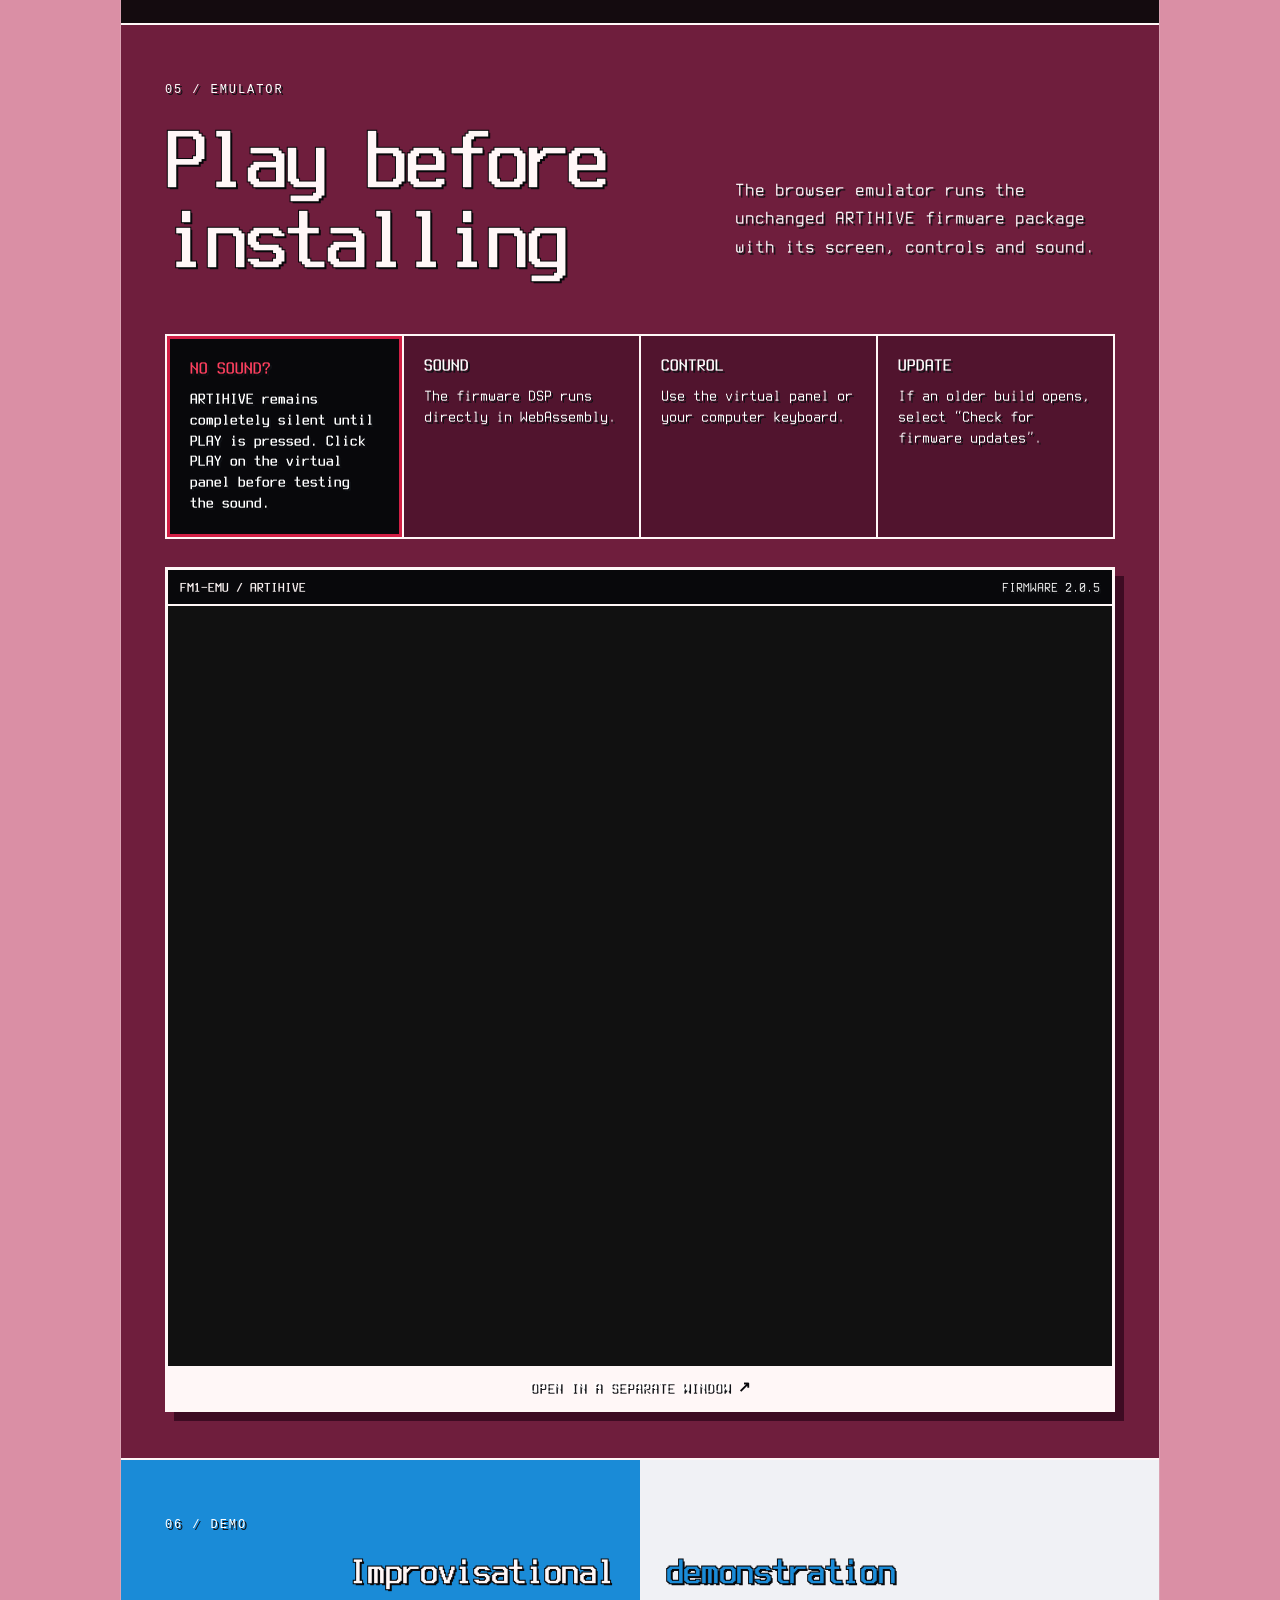
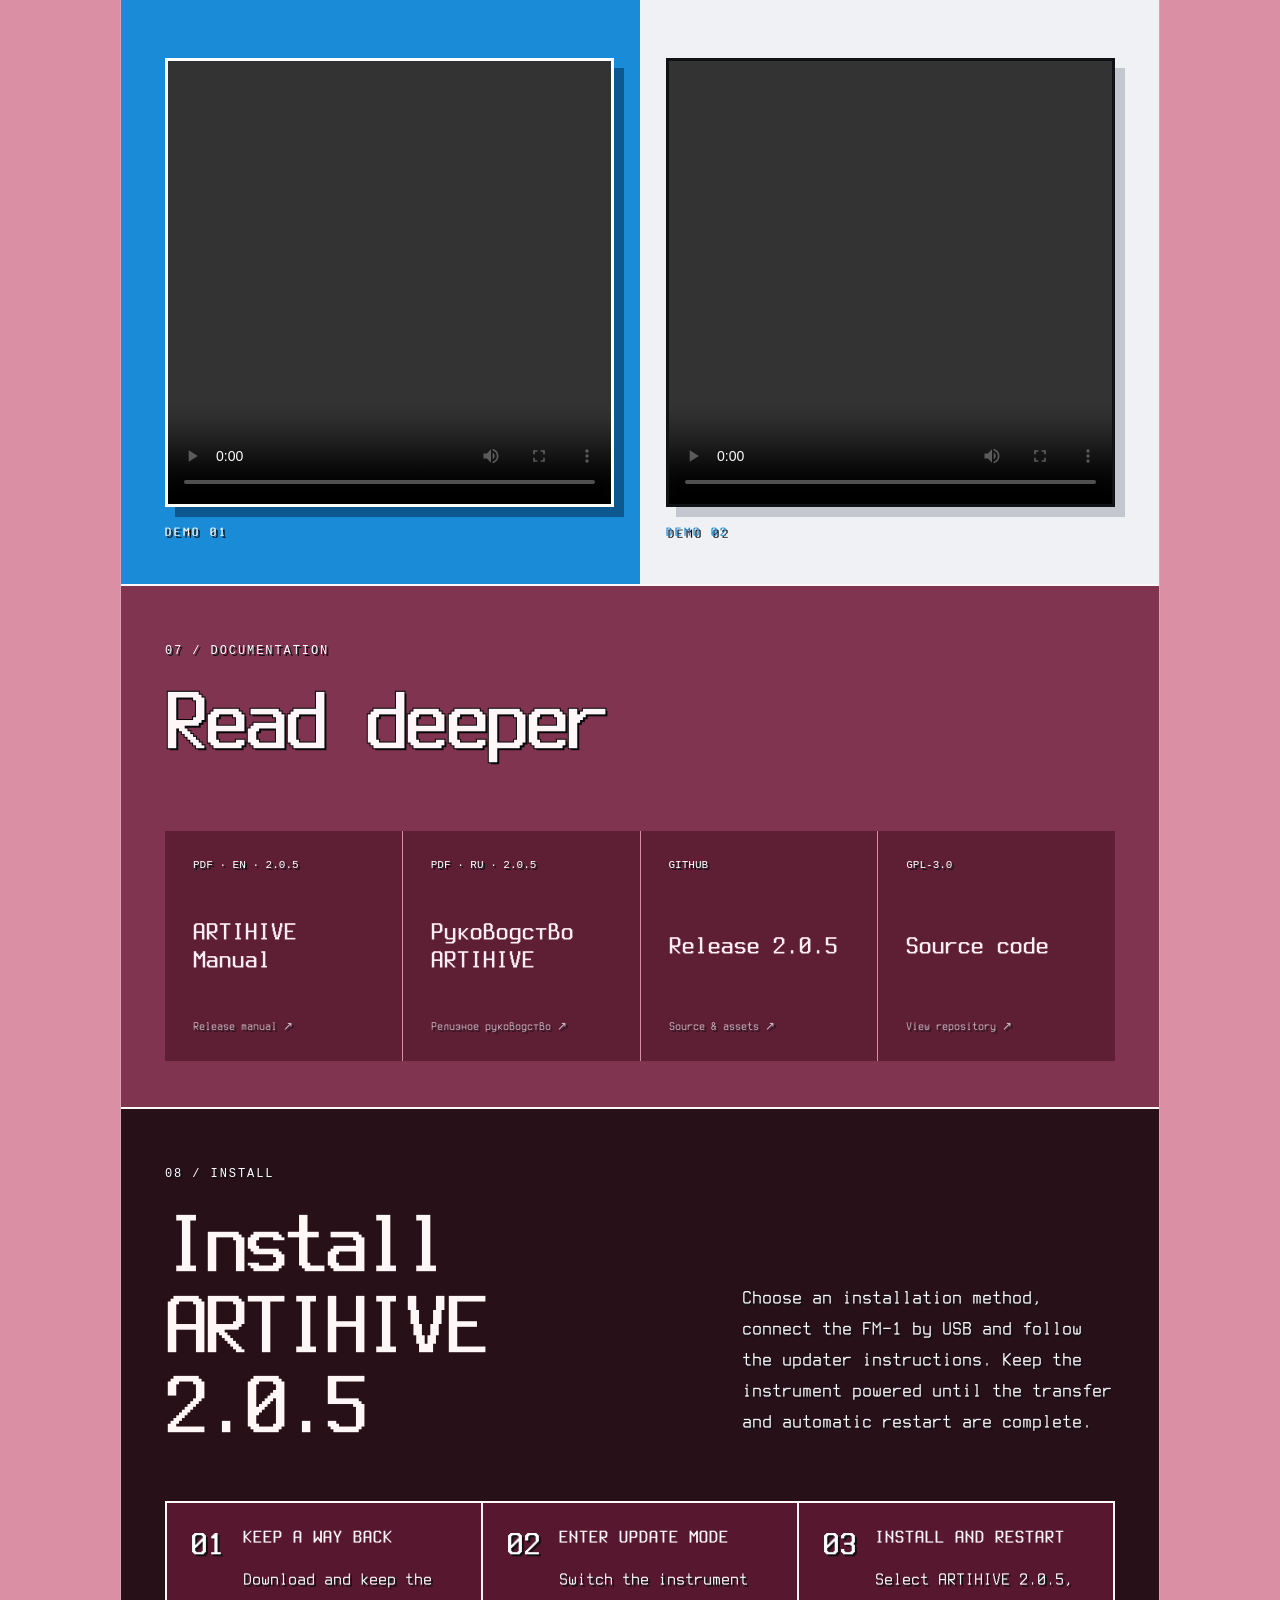
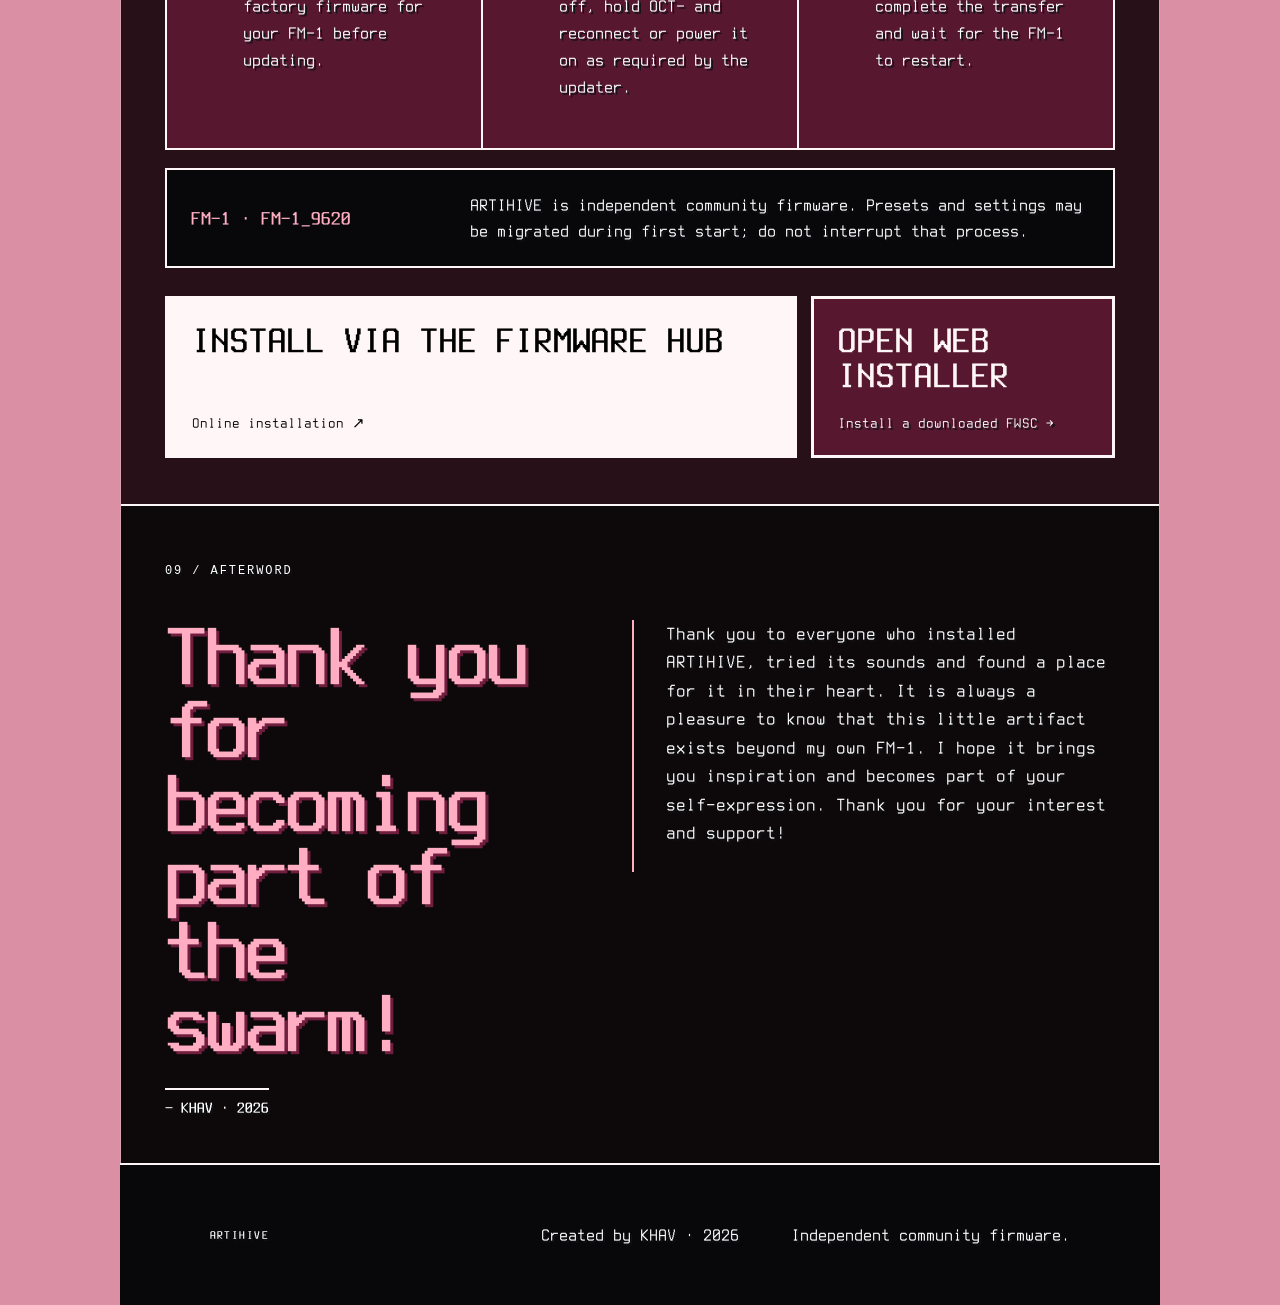
==== commit c392f4c1: "Add files via upload" ====
--- a/site/index.html
+++ b/site/index.html
@@ -4,9 +4,9 @@
   <meta charset="utf-8">
   <meta name="viewport" content="width=device-width,initial-scale=1">
   <meta name="theme-color" content="#7f2947">
-  <meta name="description" content="ARTIHIVE 2.0.4 — eight-voice experimental drone, polyphonic FM synthesizer and STEP sequencer firmware for the M-VAVE FM-1.">
-  <title>ARTIHIVE 2.0.4 — FM-1 firmware by KHAV</title>
-  <link rel="stylesheet" href="styles.css?v=204-heading-fix-7">
+  <meta name="description" content="ARTIHIVE 2.0.5 — eight-voice experimental drone, polyphonic FM synthesizer, MIDI-synchronised instrument and STEP sequencer firmware for the M-VAVE FM-1.">
+  <title>ARTIHIVE 2.0.5 — FM-1 firmware by KHAV</title>
+  <link rel="stylesheet" href="styles.css?v=205-stable-1">
 </head>
 <body>
   <a class="skip" href="#main">Skip to content</a>
@@ -52,7 +52,7 @@
           <span class="feature-label feature-2"><b>4 FM PAIRS</b><i data-en="mutual modulation" data-ru="взаимная модуляция">mutual modulation</i></span>
           <span class="feature-label feature-3"><b>DRONE + POLY</b><i data-en="two performance modes" data-ru="два режима игры">two performance modes</i></span>
           <span class="feature-label feature-4"><b>ARP + STEP</b><i data-en="10 patterns / 1–16 steps" data-ru="10 паттернов / 1–16 шагов">10 patterns / 1–16 steps</i></span>
-          <span class="feature-label feature-5"><b>HYPER LFO</b><i data-en="OR / AND logic" data-ru="логика OR / AND">OR / AND logic</i></span>
+          <span class="feature-label feature-5"><b>HYPER LFO</b><i data-en="6 combine modes" data-ru="6 режимов объединения">6 combine modes</i></span>
           <span class="feature-label feature-6"><b>DUAL DELAY</b><i data-en="smooth TIME changes" data-ru="плавные изменения TIME">smooth TIME changes</i></span>
         </div>
       </div>
@@ -60,18 +60,18 @@
 
     <section class="manifesto section">
       <p class="section-no">01 / SIGNAL</p>
-      <blockquote data-en="ARTIHIVE is a digital artifact inhabited by a swarm of eight signals. They interact and form a self-organizing system—like a hive or an ant colony." data-ru="ARTIHIVE — цифровой артефакт, внутри которого живёт рой из восьми сигналов. Они взаимодействуют и образуют самоорганизующуюся систему — подобно улью или муравейнику.">ARTIHIVE is a digital artifact inhabited by a swarm of eight signals. They interact and form a self-organizing system—like a hive or an ant colony.</blockquote>
-      <div class="facts">
-        <div><strong>8 VOICES</strong><span data-en="Digital swarm" data-ru="Цифровой рой">Digital swarm</span></div>
-        <div><strong>4 FM PAIRS</strong><span data-en="Mutual influence" data-ru="Взаимное влияние">Mutual influence</span></div>
-        <div><strong>1 SYSTEM</strong><span data-en="Self-organization" data-ru="Самоорганизация">Self-organization</span></div>
+      <blockquote data-en="&lt;span class='signal-artihive'&gt;ARTIHIVE&lt;/span&gt; is a digital artifact inhabited by a swarm of eight signals. They interact and form a self-organizing system—like a hive or an ant colony." data-ru="&lt;span class='signal-artihive'&gt;ARTIHIVE&lt;/span&gt; — цифровой артефакт, внутри которого живёт рой из восьми сигналов. Они взаимодействуют и образуют самоорганизующуюся систему — подобно улью или муравейнику."><span class="signal-artihive">ARTIHIVE</span> is a digital artifact inhabited by a swarm of eight signals. They interact and form a self-organizing system—like a hive or an ant colony.</blockquote>
+      <div class="facts continuation-status">
+        <div><b>8 VOICES</b><span data-en="Digital swarm" data-ru="Цифровой рой">Digital swarm</span></div>
+        <div><b>4 FM PAIRS</b><span data-en="Mutual influence" data-ru="Взаимное влияние">Mutual influence</span></div>
+        <div><b>1 SYSTEM</b><span data-en="Self-organization" data-ru="Самоорганизация">Self-organization</span></div>
       </div>
     </section>
 
     <section class="section" id="instrument">
       <div class="section-head"><div><p class="section-no">02 / INTERFACE</p><h2 data-en="One instrument - twelve components" data-ru="Один инструмент - двенадцать составляющих">One instrument - twelve components</h2></div><p data-en="Every page keeps four direct controls and a live visual field. Select a page to inspect its role." data-ru="На каждой странице — четыре прямых параметра и живое поле индикации. Выберите страницу, чтобы увидеть её назначение.">Every page keeps four direct controls and a live visual field. Select a page to inspect its role.</p></div>
       <div class="interface">
-        <div class="screen-shell large"><img id="page-image" src="assets/screens/drone.png?v=204-release-themes" width="240" height="240" alt="DRONE interface page"></div>
+        <div class="screen-shell large"><img id="page-image" src="assets/screens/drone.png?v=205-stable-1" width="240" height="240" alt="DRONE interface page"></div>
         <div class="page-copy">
           <p class="page-index" id="page-index">01 / 12</p>
           <h3 id="page-title">DRONE</h3>
@@ -87,18 +87,18 @@
           <span data-en="Select a firmware palette · ARP > 0.7 s on the instrument" data-ru="Выберите палитру прошивки · ARP > 0,7 с на инструменте">Select a firmware palette · ARP &gt; 0.7 s on the instrument</span>
         </div>
       <div class="theme-grid">
-        <article class="theme-current" style="--t:#822a46;--a:#5e1f35;--b:#b15b77;--c:#da8fa5;--d:#f4c4d1;--e:#ffeef3"><b>BLUSH VEIN</b><em data-en="SITE THEME" data-ru="ТЕМА САЙТА">SITE THEME</em><div><i></i><i></i><i></i><i></i><i></i></div></article>
+        <article style="--t:#09051a;--a:#311b5c;--b:#7953c4;--c:#ae89ef;--d:#d8c8ff;--e:#f4f2ff"><b>ULTRAVIOLET</b><div><i></i><i></i><i></i><i></i><i></i></div></article>
+        <article style="--t:#1a8bd7;--a:#0c588f;--b:#88bee4;--c:#bedef5;--d:#e2f1fc;--e:#fff"><b>DEEP BLUE</b><div><i></i><i></i><i></i><i></i><i></i></div></article>
+        <article style="--t:#f0f1f5;--a:#000;--b:#000;--c:#000;--d:#000;--e:#000"><b>PORCELAIN</b><div><i></i><i></i><i></i><i></i><i></i></div></article>
+        <article style="--t:#f0a8be;--a:#c67e96;--b:#9e5870;--c:#70384c;--d:#3e1e2a;--e:#140e12"><b>ROSE</b><div><i></i><i></i><i></i><i></i><i></i></div></article>
+        <article style="--t:#bbd4b7;--a:#92ac8f;--b:#6c856a;--c:#4a5e49;--d:#2a362a;--e:#101410"><b>TOXIC GREEN</b><div><i></i><i></i><i></i><i></i><i></i></div></article>
+        <article style="--t:#e87620;--a:#b85612;--b:#923e0a;--c:#662804;--d:#3a1602;--e:#140c08"><b>EMBER</b><div><i></i><i></i><i></i><i></i><i></i></div></article>
+        <article style="--t:#141518;--a:#3e3c34;--b:#706c5c;--c:#a49e84;--d:#d4ceb0;--e:#f0ead0"><b>CARBON</b><div><i></i><i></i><i></i><i></i><i></i></div></article>
+        <article class="theme-current" style="--t:#6e203a;--a:#5e1f35;--b:#b15b77;--c:#da8fa5;--d:#f4c4d1;--e:#ffeef3"><b>BLUSH VEIN</b><em data-en="SITE THEME" data-ru="ТЕМА САЙТА">SITE THEME</em><div><i></i><i></i><i></i><i></i><i></i></div></article>
         <article style="--t:#cdb7e2;--a:#b097c9;--b:#8b70a9;--c:#654c82;--d:#442f5e;--e:#251937"><b>LAVENDER</b><div><i></i><i></i><i></i><i></i><i></i></div></article>
         <article style="--t:#c9e2a0;--a:#a9c57f;--b:#809f59;--c:#5b793a;--d:#395222;--e:#1d2e11"><b>LIME VEIL</b><div><i></i><i></i><i></i><i></i><i></i></div></article>
         <article style="--t:#efe0b8;--a:#cfbc91;--b:#a89167;--c:#7e6843;--d:#524026;--e:#2d2214"><b>VANILLA</b><div><i></i><i></i><i></i><i></i><i></i></div></article>
         <article style="--t:#d0d7dc;--a:#b2bcc4;--b:#8b99a4;--c:#647481;--d:#414f5b;--e:#222b33"><b>PEARL GREY</b><div><i></i><i></i><i></i><i></i><i></i></div></article>
-        <article style="--t:#09051a;--a:#311b5c;--b:#7953c4;--c:#ae89ef;--d:#d8c8ff;--e:#f4f2ff"><b>ULTRAVIOLET</b><div><i></i><i></i><i></i><i></i><i></i></div></article>
-        <article style="--t:#1a8bd7;--a:#0c588f;--b:#88bee4;--c:#bedef5;--d:#e2f1fc;--e:#fff"><b>DEEP BLUE</b><div><i></i><i></i><i></i><i></i><i></i></div></article>
-        <article style="--t:#f0f1f5;--a:#c4c7cd;--b:#969ba3;--c:#686e77;--d:#3a3e46;--e:#101216"><b>PORCELAIN</b><div><i></i><i></i><i></i><i></i><i></i></div></article>
-        <article style="--t:#f0a8be;--a:#c67e96;--b:#9e5870;--c:#70384c;--d:#3e1e2a;--e:#140e12"><b>ROSE</b><div><i></i><i></i><i></i><i></i><i></i></div></article>
-        <article style="--t:#bbd4b7;--a:#92ac8f;--b:#6c856a;--c:#4a5e49;--d:#2a362a;--e:#101410"><b>TOXIC GREEN</b><div><i></i><i></i><i></i><i></i><i></i></div></article>
-        <article style="--t:#e87620;--a:#b85612;--b:#923e0a;--c:#662804;--d:#3a1602;--e:#140c08"><b>EMBER</b><div><i></i><i></i><i></i><i></i><i></i></div></article>
-        <article style="--t:#141518;--a:#3e3c34;--b:#706c5c;--c:#a49e84;--d:#d4ceb0;--e:#f0ead0"><b>CARBON</b><div><i></i><i></i><i></i><i></i><i></i></div></article>
       </div>
       </div>
     </section>
@@ -109,7 +109,7 @@
         <p data-en="STEP is a ten-pattern sequencer for notes, chords and rests. Every event remembers its recorded octave; patterns can run alone or as a looping chain." data-ru="STEP — секвенсор на десять паттернов для нот, аккордов и пауз. Каждое событие сохраняет записанную октаву; паттерны могут играть отдельно или объединяться в зацикленную цепочку.">STEP is a ten-pattern sequencer for notes, chords and rests. Every event remembers its recorded octave; patterns can run alone or as a looping chain.</p>
       </div>
       <div class="step-guide-layout">
-        <div class="screen-shell step-screen"><img src="assets/screens/themes/blush-vein/step.png?v=204-release-themes" width="240" height="240" alt="ARTIHIVE 2.0.4 STEP sequencer page"></div>
+        <div class="screen-shell step-screen"><img src="assets/screens/themes/blush-vein/step.png?v=205-stable-1" width="240" height="240" alt="ARTIHIVE 2.0.5 STEP sequencer page"></div>
         <div class="step-flow">
           <article><span>01</span><div><b data-en="OPEN STEP" data-ru="ОТКРОЙТЕ STEP">OPEN STEP</b><p data-en="Press SEQ. PLAY starts or stops the sequence; stopping returns the position indicator to step one." data-ru="Нажмите SEQ. PLAY запускает или останавливает секвенцию; после остановки указатель возвращается к первому шагу.">Press SEQ. PLAY starts or stops the sequence; stopping returns the position indicator to step one.</p></div></article>
           <article><span>02</span><div><b data-en="CHOOSE A PATTERN" data-ru="ВЫБЕРИТЕ ПАТТЕРН">CHOOSE A PATTERN</b><p data-en="Hold SEQ and press one of the first ten black keys. The display confirms pattern 1–10; every new bank starts empty." data-ru="Удерживайте SEQ и нажмите одну из первых десяти чёрных клавиш. Экран подтвердит паттерн 1–10; каждый новый банк изначально пуст.">Hold SEQ and press one of the first ten black keys. The display confirms pattern 1–10; every new bank starts empty.</p></div></article>
@@ -122,7 +122,7 @@
         <article><b data-en="PATTERN CHAINS" data-ru="ЦЕПОЧКИ ПАТТЕРНОВ">PATTERN CHAINS</b><p data-en="Hold SEQ and press black pattern keys in the desired order. The new chain replaces the old one, loops continuously and follows the active pattern on-screen." data-ru="Удерживайте SEQ и нажмите чёрные клавиши паттернов в нужном порядке. Новая цепочка заменит старую, будет циклически повторяться и показывать активный паттерн на экране.">Hold SEQ and press black pattern keys in the desired order. The new chain replaces the old one, loops continuously and follows the active pattern on-screen.</p></article>
         <article><b data-en="SAVE THE BANK" data-ru="СОХРАНИТЕ БАНК">SAVE THE BANK</b><p data-en="Hold SAVE while the STEP page is open to store the complete ten-pattern bank." data-ru="Удерживайте SAVE на странице STEP, чтобы сохранить весь банк из десяти паттернов.">Hold SAVE while the STEP page is open to store the complete ten-pattern bank.</p></article>
       </div>
-      <aside class="step-footnote"><p data-en="With FREEZE + ARP/STEP + POLY active, you can create three layers of a musical idea." data-ru="При включённых FREEZE + ARP/STEP + POLY можно создать три слоя музыкальной идеи.">With FREEZE + ARP/STEP + POLY active, you can create three layers of a musical idea.</p></aside>
+      <aside class="step-footnote"><p data-en="With FREEZE + ARP/STEP + POLY active, you can create three layers of a musical idea. If FREEZE is restarted while the sequence is running, its loop follows the active sequence tempo." data-ru="При включённых FREEZE + ARP/STEP + POLY можно создать три слоя музыкальной идеи. Если перезапустить FREEZE во время работающей секвенции, его петля будет следовать темпу активной секвенции.">With FREEZE + ARP/STEP + POLY active, you can create three layers of a musical idea. If FREEZE is restarted while the sequence is running, its loop follows the active sequence tempo.</p></aside>
     </section>
 
     <section class="section disorder" id="disorder">
@@ -146,9 +146,9 @@
       </div>
       <div class="emulator-layout">
         <div class="emulator-embed">
-          <div class="emulator-bar"><b>FM1-EMU / ARTIHIVE</b><span>FIRMWARE 2.0.4</span></div>
-          <iframe src="https://joakimeriksson.github.io/fm1-emu/?package=https%3A%2F%2Fkhavld.github.io%2FARTIHIVE%2Fassets%2Fdownloads%2Fartihive-2.0.4.fwsc&amp;name=ARTIHIVE%202.0.4&amp;embed=1" title="ARTIHIVE browser emulator" loading="eager" allow="autoplay; midi" referrerpolicy="no-referrer"></iframe>
-          <a href="https://joakimeriksson.github.io/fm1-emu/?package=https%3A%2F%2Fkhavld.github.io%2FARTIHIVE%2Fassets%2Fdownloads%2Fartihive-2.0.4.fwsc&amp;name=ARTIHIVE%202.0.4" target="_blank" rel="noopener"><span data-en="OPEN IN A SEPARATE WINDOW" data-ru="ОТКРЫТЬ В ОТДЕЛЬНОМ ОКНЕ">OPEN IN A SEPARATE WINDOW</span> ↗</a>
+          <div class="emulator-bar"><b>FM1-EMU / ARTIHIVE</b><span>FIRMWARE 2.0.5</span></div>
+          <iframe src="https://joakimeriksson.github.io/fm1-emu/?package=https%3A%2F%2Fkhavld.github.io%2FARTIHIVE%2Fassets%2Fdownloads%2Fartihive-2.0.5.fwsc&amp;name=ARTIHIVE%202.0.5&amp;embed=1" title="ARTIHIVE browser emulator" loading="eager" allow="autoplay; midi" referrerpolicy="no-referrer"></iframe>
+          <a href="https://joakimeriksson.github.io/fm1-emu/?package=https%3A%2F%2Fkhavld.github.io%2FARTIHIVE%2Fassets%2Fdownloads%2Fartihive-2.0.5.fwsc&amp;name=ARTIHIVE%202.0.5" target="_blank" rel="noopener"><span data-en="OPEN IN A SEPARATE WINDOW" data-ru="ОТКРЫТЬ В ОТДЕЛЬНОМ ОКНЕ">OPEN IN A SEPARATE WINDOW</span> ↗</a>
         </div>
         <div class="emulator-notes">
           <article class="emulator-warning"><b data-en="NO SOUND?" data-ru="НЕТ ЗВУКА?">NO SOUND?</b><span data-en="ARTIHIVE remains completely silent until PLAY is pressed. Click PLAY on the virtual panel before testing the sound." data-ru="ARTIHIVE сохраняет полную тишину до нажатия PLAY. Перед проверкой звука нажмите PLAY на виртуальной панели.">ARTIHIVE remains completely silent until PLAY is pressed. Click PLAY on the virtual panel before testing the sound.</span></article>
@@ -176,25 +176,27 @@
     <section class="section" id="docs">
       <div class="section-head"><div><p class="section-no">07 / DOCUMENTATION</p><h2 data-en="Read deeper" data-ru="Подробнее:">Read deeper</h2></div></div>
       <div class="docs-grid">
-        <a href="assets/downloads/artihive-2.0.4-manual-en.pdf" target="_blank"><span>PDF · EN · 2.0.4</span><b>ARTIHIVE Manual</b><i>Release manual ↗</i></a>
-        <a href="assets/downloads/artihive-2.0.4-manual-ru.pdf" target="_blank"><span>PDF · RU · 2.0.4</span><b>Руководство ARTIHIVE</b><i>Релизное руководство ↗</i></a>
-        <a href="https://github.com/KHAVld/ARTIHIVE/releases/tag/artihive-2.0.4" target="_blank" rel="noopener"><span>GITHUB</span><b>Release 2.0.4</b><i>Source & assets ↗</i></a>
+        <a href="assets/downloads/artihive-2.0.5-manual-en.pdf" target="_blank"><span>PDF · EN · 2.0.5</span><b>ARTIHIVE Manual</b><i>Release manual ↗</i></a>
+        <a href="assets/downloads/artihive-2.0.5-manual-ru.pdf" target="_blank"><span>PDF · RU · 2.0.5</span><b>Руководство ARTIHIVE</b><i>Релизное руководство ↗</i></a>
+        <a href="https://github.com/KHAVld/ARTIHIVE/releases/tag/artihive-2.0.5" target="_blank" rel="noopener"><span>GITHUB</span><b>Release 2.0.5</b><i>Source & assets ↗</i></a>
         <a href="https://github.com/KHAVld/ARTIHIVE" target="_blank" rel="noopener"><span>GPL-3.0</span><b>Source code</b><i>View repository ↗</i></a>
       </div>
     </section>
 
-    <section class="section install-v2" id="install">
-      <div class="install-v2-head">
-        <p class="section-no">08 / INSTALL</p>
-        <h2 data-en="Install with<br>extra care!" data-ru="Устанавливайте<br>с осторожностью!">Install with<br>extra care!</h2>
-      </div>
-      <div class="install-warning">
-        <b data-en="HARDWARE TESTING NOTICE" data-ru="ПРЕДУПРЕЖДЕНИЕ О ПРОВЕРКЕ">HARDWARE TESTING NOTICE</b>
-        <p data-en="ARTIHIVE 2.0.4 has successfully started on physical FM-1 hardware. The local browser installer remains experimental, so The Firmware Hub is still the recommended public installation method." data-ru="ARTIHIVE 2.0.4 успешно запустилась на физическом FM-1. Локальный браузерный установщик остаётся экспериментальным, поэтому для публичной установки по-прежнему рекомендуется The Firmware Hub.">ARTIHIVE 2.0.4 has successfully started on physical FM-1 hardware. The local browser installer remains experimental, so The Firmware Hub is still the recommended public installation method.</p>
-      </div>
+    <section class="section install-v2 install-release" id="install">
+      <div class="install-release-head">
+        <div><p class="section-no">08 / INSTALL</p><h2 data-en="Install<br>ARTIHIVE 2.0.5" data-ru="Установите<br>ARTIHIVE 2.0.5">Install<br>ARTIHIVE 2.0.5</h2></div>
+        <p data-en="Choose an installation method, connect the FM-1 by USB and follow the updater instructions. Keep the instrument powered until the transfer and automatic restart are complete." data-ru="Выберите способ установки, подключите FM-1 по USB и следуйте инструкциям обновления. Не отключайте питание инструмента до завершения передачи и автоматической перезагрузки.">Choose an installation method, connect the FM-1 by USB and follow the updater instructions. Keep the instrument powered until the transfer and automatic restart are complete.</p>
+      </div>
+      <div class="install-release-steps">
+        <article><span>01</span><b data-en="KEEP A WAY BACK" data-ru="СОХРАНИТЕ ПУТЬ НАЗАД">KEEP A WAY BACK</b><p data-en="Download and keep the factory firmware for your FM-1 before updating." data-ru="До обновления скачайте и сохраните заводскую прошивку вашего FM-1.">Download and keep the factory firmware for your FM-1 before updating.</p></article>
+        <article><span>02</span><b data-en="ENTER UPDATE MODE" data-ru="ВОЙДИТЕ В РЕЖИМ ОБНОВЛЕНИЯ">ENTER UPDATE MODE</b><p data-en="Switch the instrument off, hold OCT− and reconnect or power it on as required by the updater." data-ru="Выключите инструмент, удерживайте OCT− и подключите его или включите питание согласно инструкции установщика.">Switch the instrument off, hold OCT− and reconnect or power it on as required by the updater.</p></article>
+        <article><span>03</span><b data-en="INSTALL AND RESTART" data-ru="УСТАНОВИТЕ И ПЕРЕЗАПУСТИТЕ">INSTALL AND RESTART</b><p data-en="Select ARTIHIVE 2.0.5, complete the transfer and wait for the FM-1 to restart." data-ru="Выберите ARTIHIVE 2.0.5, завершите передачу и дождитесь перезапуска FM-1.">Select ARTIHIVE 2.0.5, complete the transfer and wait for the FM-1 to restart.</p></article>
+      </div>
+      <div class="install-release-note"><b>FM-1 · FM-1_9620</b><p data-en="ARTIHIVE is independent community firmware. Presets and settings may be migrated during first start; do not interrupt that process." data-ru="ARTIHIVE — независимая пользовательская прошивка. При первом запуске пресеты и настройки могут быть преобразованы; не прерывайте этот процесс.">ARTIHIVE is independent community firmware. Presets and settings may be migrated during first start; do not interrupt that process.</p></div>
       <div class="install-v2-actions">
-        <a class="hub-install" href="https://thefirmwarehub.com/#fw-artihive" target="_blank" rel="noopener"><strong data-en="INSTALL VIA THE FIRMWARE HUB" data-ru="УСТАНОВИТЬ ЧЕРЕЗ THE FIRMWARE HUB">INSTALL VIA THE FIRMWARE HUB</strong><span data-en="Recommended method ↗" data-ru="Рекомендуемый способ ↗">Recommended method ↗</span></a>
-        <a class="local-install" href="install.html?v=2"><strong data-en="EXPERIMENTAL INSTALLER" data-ru="ЭКСПЕРИМЕНТАЛЬНЫЙ УСТАНОВЩИК">EXPERIMENTAL INSTALLER</strong><span data-en="Open at your own risk →" data-ru="Открыть на свой риск →">Open at your own risk →</span></a>
+        <a class="hub-install" style="color:#000" href="https://thefirmwarehub.com/#fw-artihive" target="_blank" rel="noopener"><strong style="color:#000" data-en="INSTALL VIA THE FIRMWARE HUB" data-ru="УСТАНОВИТЬ ЧЕРЕЗ THE FIRMWARE HUB">INSTALL VIA THE FIRMWARE HUB</strong><span style="color:#000" data-en="Online installation ↗" data-ru="Онлайн-установка ↗">Online installation ↗</span></a>
+        <a class="local-install" href="install.html?v=205-stable-1"><strong data-en="OPEN WEB INSTALLER" data-ru="ОТКРЫТЬ WEB INSTALLER">OPEN WEB INSTALLER</strong><span data-en="Install a downloaded FWSC →" data-ru="Установить скачанный FWSC →">Install a downloaded FWSC →</span></a>
       </div>
     </section>
 
@@ -206,21 +208,14 @@
           <span>— KHAV · 2026</span>
         </div>
         <div class="continuation-letter">
-          <p data-en="Thank you to everyone who has installed ARTIHIVE, played it and allowed this digital artifact to exist beyond my own device." data-ru="Спасибо всем, кто установил ARTIHIVE, играл на нём и позволил этому цифровому артефакту существовать за пределами моего собственного устройства.">Thank you to everyone who has installed ARTIHIVE, played it and allowed this digital artifact to exist beyond my own device.</p>
-          <p data-en="ARTIHIVE is constantly changing. I continue to revise its sound, behavior and interface as I learn what the instrument can become. Version 2.0.4 is the current stable release, adding STEP, SWARM and a more precise sequencer transport while preserving the instrument’s eight-voice character." data-ru="ARTIHIVE постоянно меняется. Я продолжаю дорабатывать его звук, поведение и интерфейс, постепенно понимая, каким может стать этот инструмент. Версия 2.0.4 — текущий стабильный релиз: в нём появились STEP, SWARM и более точный транспорт секвенсора при сохранении восьмиголосного характера инструмента.">ARTIHIVE is constantly changing. I continue to revise its sound, behavior and interface as I learn what the instrument can become. Version 2.0.4 is the current stable release, adding STEP, SWARM and a more precise sequencer transport while preserving the instrument’s eight-voice character.</p>
-          <p data-en="Not every function has been fully tested yet. MIDI CC behavior is one of the areas that still needs broader hardware testing. I will keep working on ARTIHIVE, correcting it and expanding this instrument." data-ru="Пока протестированы не все функции. Например, работа MIDI CC всё ещё требует более широкой проверки на реальном оборудовании. Я продолжу работать над ARTIHIVE, исправлять его и развивать этот инструмент.">Not every function has been fully tested yet. MIDI CC behavior is one of the areas that still needs broader hardware testing. I will keep working on ARTIHIVE, correcting it and expanding this instrument.</p>
-        </div>
-      </div>
-      <div class="continuation-status">
-        <div><b>2.0.4</b><span data-en="CURRENT STABLE RELEASE" data-ru="ТЕКУЩАЯ СТАБИЛЬНАЯ ВЕРСИЯ">CURRENT STABLE RELEASE</span></div>
-        <div><b data-en="ONGOING" data-ru="В РАБОТЕ">ONGOING</b><span data-en="SOUND · BEHAVIOR · INTERFACE" data-ru="ЗВУК · ПОВЕДЕНИЕ · ИНТЕРФЕЙС">SOUND · BEHAVIOR · INTERFACE</span></div>
-        <div><b data-en="TESTING" data-ru="ПРОВЕРКА">TESTING</b><span>MIDI CC · HARDWARE</span></div>
+          <p data-en="Thank you to everyone who installed ARTIHIVE, tried its sounds and found a place for it in their heart. It is always a pleasure to know that this little artifact exists beyond my own FM-1. I hope it brings you inspiration and becomes part of your self-expression. Thank you for your interest and support!" data-ru="Спасибо всем, кто установил ARTIHIVE, попробовал его звучание и нашёл ему место в своём сердце. Мне очень приятно знать, что этот маленький артефакт существует за пределами моего FM-1. Надеюсь, он принесёт вам вдохновение и станет частью вашего самовыражения. Спасибо за интерес и поддержку!">Thank you to everyone who installed ARTIHIVE, tried its sounds and found a place for it in their heart. It is always a pleasure to know that this little artifact exists beyond my own FM-1. I hope it brings you inspiration and becomes part of your self-expression. Thank you for your interest and support!</p>
+        </div>
       </div>
     </section>
 
   </main>
 
   <footer><div class="brand"><span>ARTIHIVE</span></div><p>Created by KHAV · 2026</p><p data-en="Independent community firmware." data-ru="Независимая пользовательская прошивка.">Independent community firmware.</p></footer>
-  <script src="app.js?v=204-theme-map-fix"></script>
+  <script src="app.js?v=205-stable-1"></script>
 </body>
 </html>
--- a/site/styles.css
+++ b/site/styles.css
@@ -301,7 +301,8 @@
 .emulator-notes .emulator-warning{background:#fff0f2;color:var(--fw-black)}.emulator-notes .emulator-warning b{color:#a00026}.emulator-notes .emulator-warning span{color:var(--fw-black);font-weight:700}
 .emulator-notes .emulator-warning{background:var(--fw-black);color:var(--fw-white);border:3px solid #d21f45}.emulator-notes .emulator-warning b{color:#ff405f}.emulator-notes .emulator-warning span{color:var(--fw-white)}
 /* 06 / INSTALL */
-.install-v2{background:#281019!important}.install-v2-head{margin-bottom:38px}.install-warning{padding:26px;border:3px solid #d21f45;background:var(--fw-black);max-width:900px}.install-warning b{color:#ff405f;font:700 21px/1 var(--font-pixel)}.install-warning p{margin:16px 0 0;color:var(--fw-white);font-size:19px;line-height:1.45}.install-v2-actions{display:grid;grid-template-columns:1.35fr .65fr;gap:14px;margin-top:28px}.install-v2-actions a{display:flex;flex-direction:column;justify-content:space-between;min-height:150px;padding:24px;text-decoration:none;border:3px solid var(--fw-white)}.install-v2-actions strong{font:700 clamp(22px,3vw,38px)/.9 var(--font-pixel)}.install-v2-actions span{margin-top:24px;font:400 15px/1 var(--font-pixel)}.hub-install{color:var(--fw-black);background:var(--fw-white)}.hub-install:hover{background:var(--fw-light)}.local-install{color:var(--fw-white);background:#57172f}.local-install:hover{background:#711f3e}@media(max-width:760px){.install-v2-actions{grid-template-columns:1fr}.install-v2-actions a{min-height:130px}}
+.install-v2{background:#281019!important}.install-v2-head{margin-bottom:38px}.install-warning{padding:26px;border:3px solid #d21f45;background:var(--fw-black);max-width:900px}.install-warning b{color:#ff405f;font:700 21px/1 var(--font-pixel)}.install-warning p{margin:16px 0 0;color:var(--fw-white);font-size:19px;line-height:1.45}.install-v2-actions{display:grid;grid-template-columns:1.35fr .65fr;gap:14px;margin-top:28px}.install-v2-actions a{display:flex;flex-direction:column;justify-content:space-between;min-height:150px;padding:24px;text-decoration:none;border:3px solid var(--fw-white)}.install-v2-actions strong{font:700 clamp(22px,3vw,38px)/.9 var(--font-pixel)}.install-v2-actions span{margin-top:24px;font:400 15px/1 var(--font-pixel)}.hub-install{color:var(--fw-black);background:var(--fw-white)}.hub-install,.hub-install strong,.hub-install span{color:#000!important}.hub-install:hover{background:var(--fw-light)}.local-install{color:var(--fw-white);background:#57172f}.local-install:hover{background:#711f3e}@media(max-width:760px){.install-v2-actions{grid-template-columns:1fr}.install-v2-actions a{min-height:130px}}
+.install-release-head{display:grid;grid-template-columns:1.15fr .85fr;gap:72px;align-items:end}.install-release-head>p{margin:0 0 8px;font-size:20px;line-height:1.55}.install-release-steps{display:grid;grid-template-columns:repeat(3,1fr);gap:2px;margin-top:56px;background:var(--fw-white);border:2px solid var(--fw-white)}.install-release-steps article{display:grid;grid-template-columns:auto 1fr;align-content:start;column-gap:18px;min-height:245px;padding:24px;background:#57172f}.install-release-steps span{grid-row:1/3;color:var(--fw-light);font:700 34px/1 var(--font-pixel)}.install-release-steps b{font:700 19px/1.1 var(--font-pixel)}.install-release-steps p{grid-column:2;margin:18px 0 0;line-height:1.5}.install-release-note{display:grid;grid-template-columns:.4fr 1fr;gap:32px;align-items:center;margin-top:18px;padding:22px 24px;border:2px solid var(--fw-white);background:var(--fw-black)}.install-release-note b{color:var(--fw-light);font:700 20px/1 var(--font-pixel)}.install-release-note p{margin:0;line-height:1.45}@media(max-width:800px){.install-release-head,.install-release-note{grid-template-columns:1fr;gap:24px}.install-release-steps{grid-template-columns:1fr}.install-release-steps article{min-height:180px}}
 /* Opening screen uses the same BLUSH VEIN field colour as the other sections. */
 .hero.hero-simple{background:#6f1e3d;border-bottom:2px solid var(--fw-white)}
 /* 07 / CONTINUATION */
@@ -331,7 +332,12 @@
 html[data-site-theme] .facts div,
 html[data-site-theme] .feature-stack article,
 html[data-site-theme] .emulator-notes article,
-html[data-site-theme] .continuation-status div{background:var(--theme-a)}
+html[data-site-theme] .continuation-status div,
+html[data-site-theme] .install-release-steps article,
+html[data-site-theme] .local-install{background:var(--theme-a)}
+html[data-site-theme] .local-install,
+html[data-site-theme] .local-install strong,
+html[data-site-theme] .local-install span{color:var(--theme-e)!important}
 html[data-site-theme] .theme-instruction,
 html[data-site-theme] .lead{background:var(--theme-a)}
 html[data-site-theme] .button,
@@ -470,6 +476,16 @@
   text-shadow:2px 2px 0 #101216!important;
 }
 
+/* 01 / SIGNAL — always a pure black page, independent of the selected colourway. */
+.manifesto,
+html[data-site-theme] .manifesto{
+  background:#000!important;
+}
+
+/* 01 / SIGNAL — ARTIHIVE follows the active firmware colourway. */
+.manifesto blockquote .signal-artihive{color:var(--fw-pink)!important}
+html[data-site-theme] .manifesto blockquote .signal-artihive{color:var(--theme-b)!important}
+
 /* 01 / SIGNAL — black keyline around every letter of the main statement. */
 .manifesto blockquote{
   -webkit-text-stroke:2px #08080b;
@@ -627,3 +643,16 @@
     grid-column:1;
   }
 }
+
+/* 08 / INSTALL — the white Firmware Hub action always uses solid black ink. */
+.install-v2-actions a.hub-install,
+.install-v2-actions a.hub-install strong,
+.install-v2-actions a.hub-install span,
+html[data-site-theme] .install-v2-actions a.hub-install,
+html[data-site-theme] .install-v2-actions a.hub-install strong,
+html[data-site-theme] .install-v2-actions a.hub-install span{
+  color:#000!important;
+  -webkit-text-fill-color:#000!important;
+  text-shadow:none!important;
+  opacity:1!important;
+}
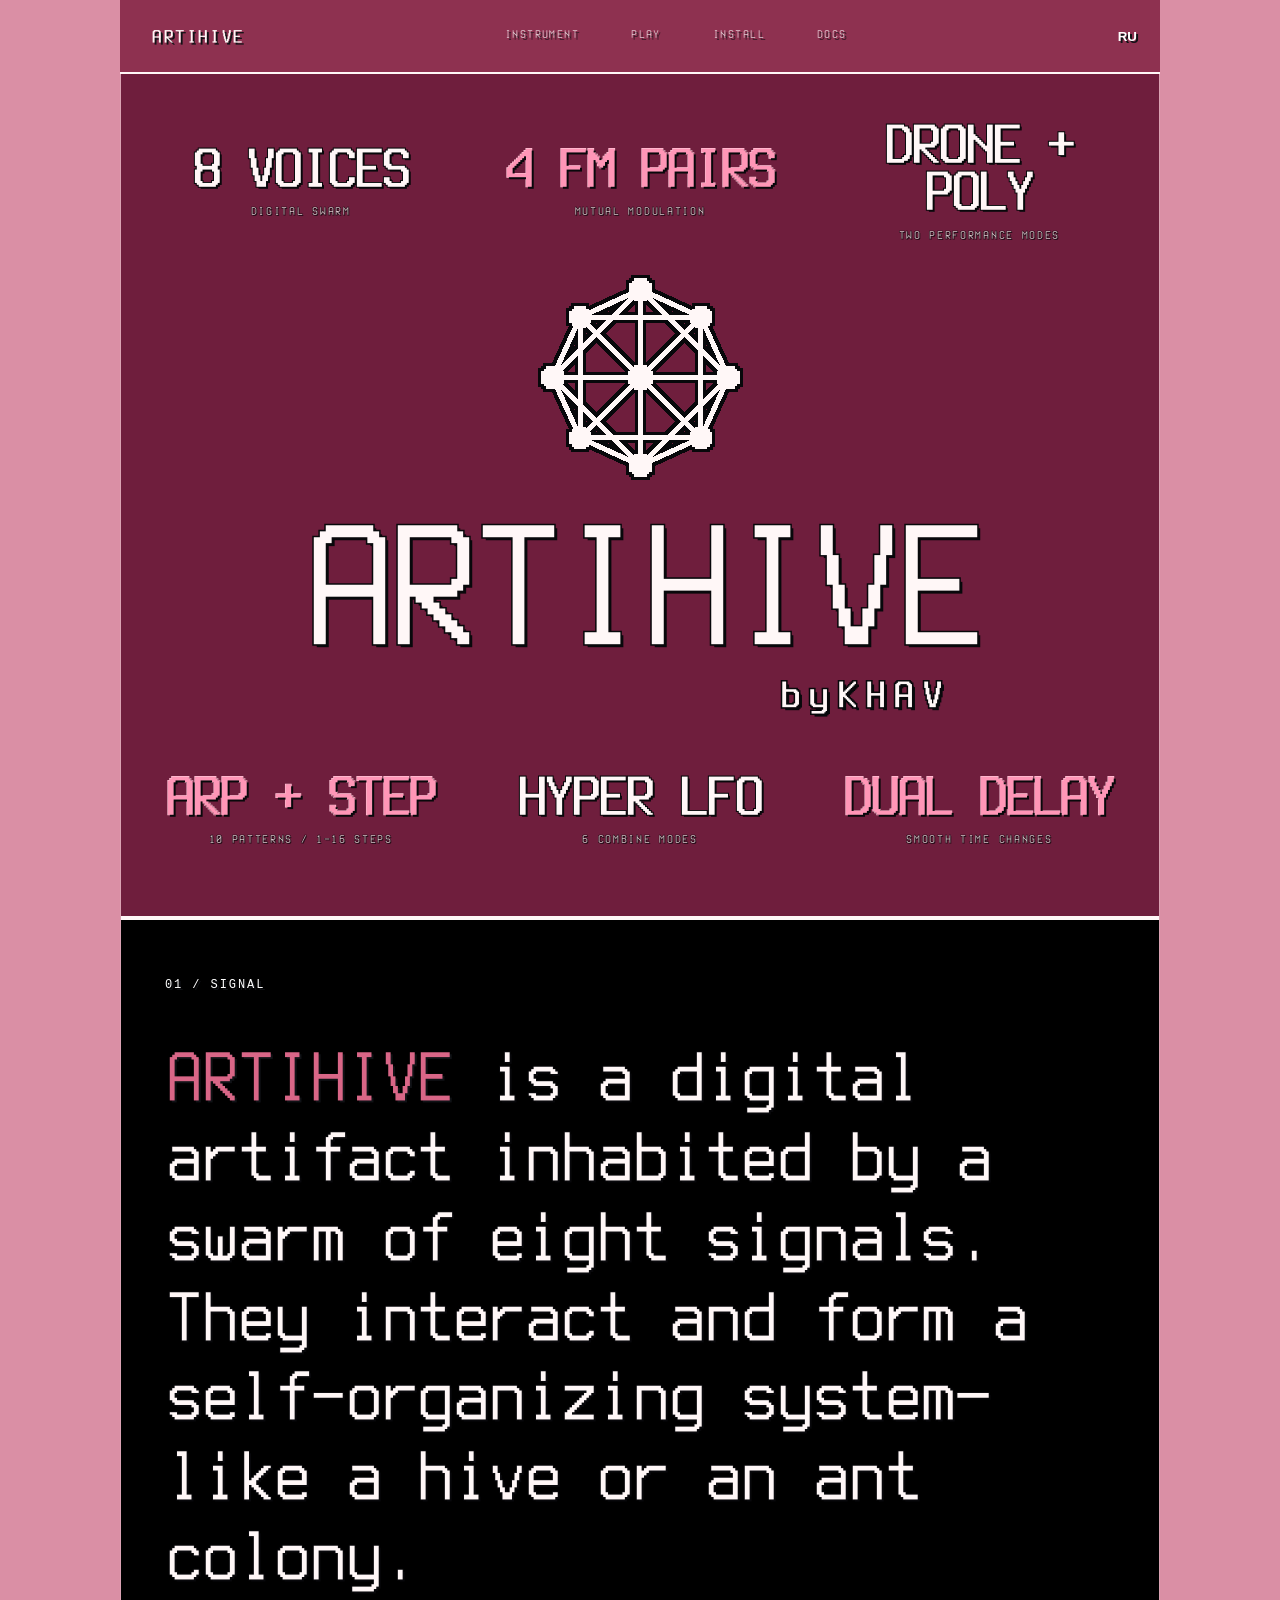
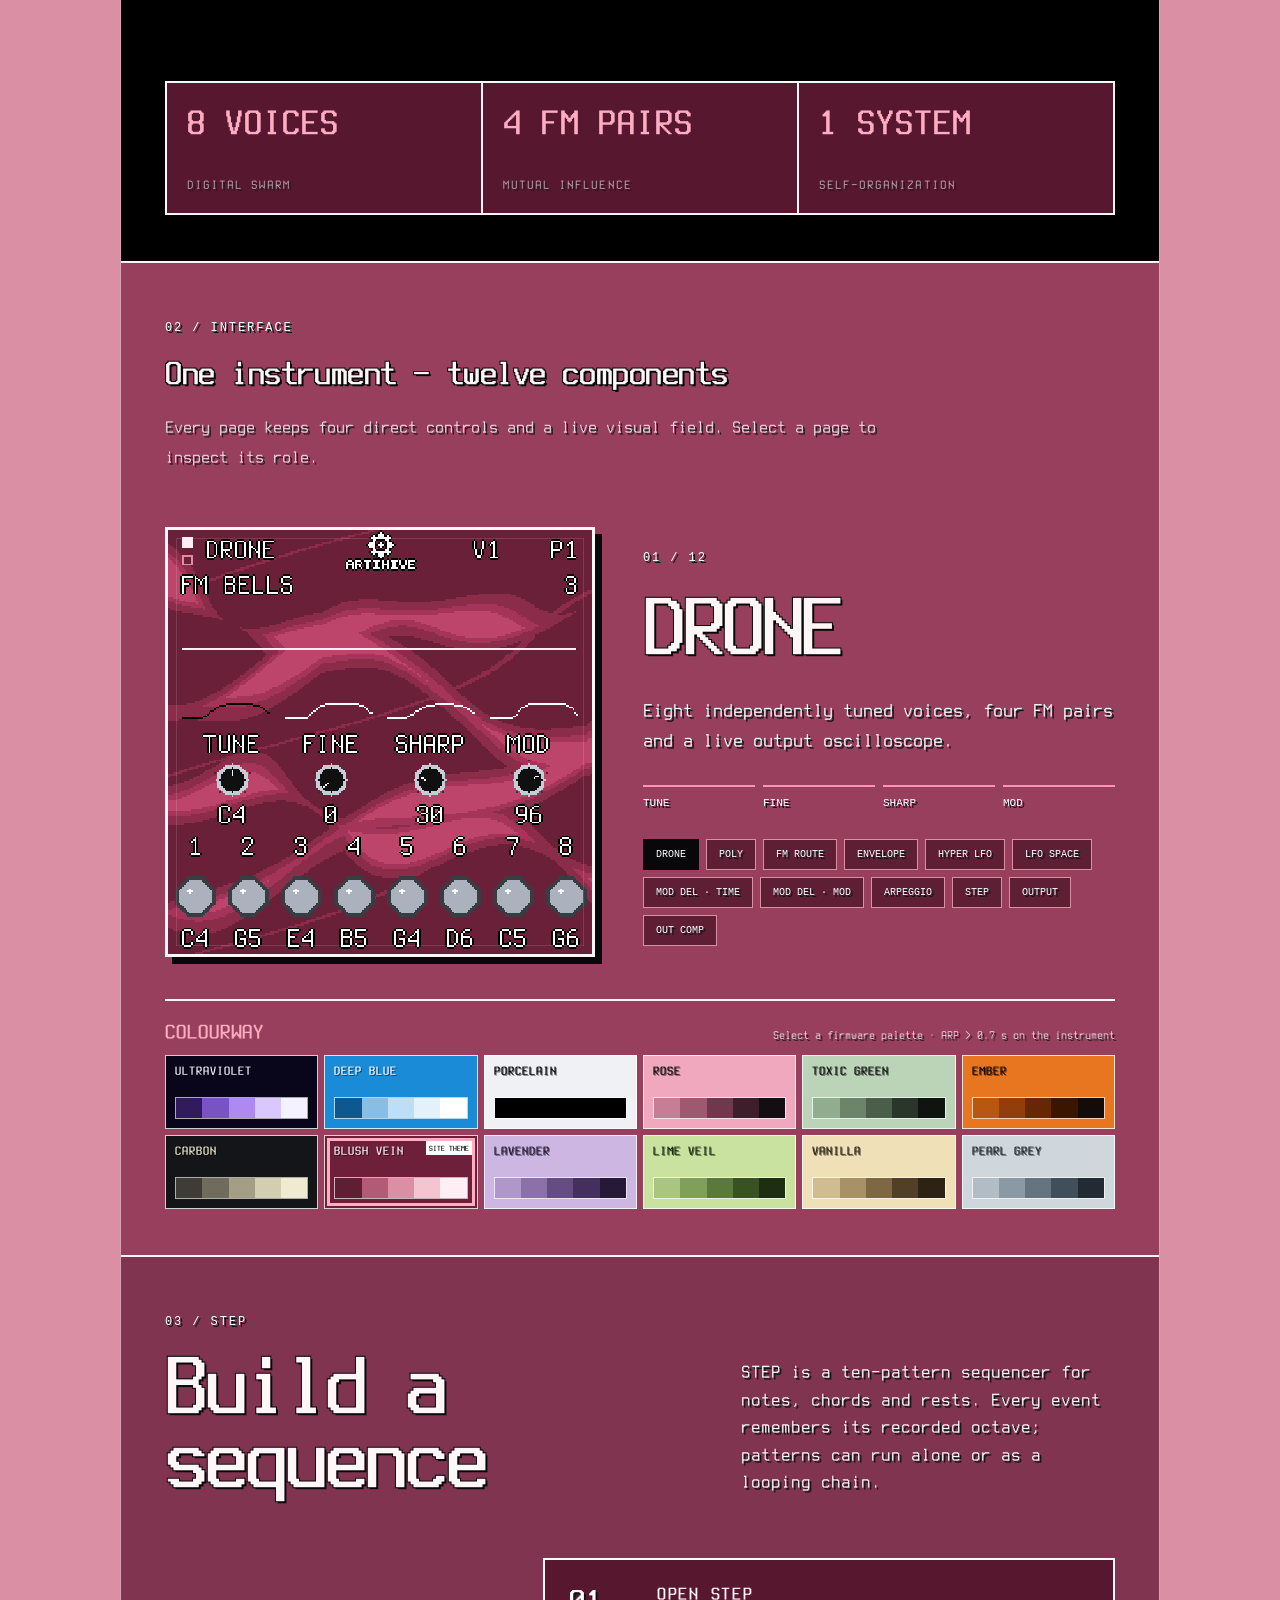
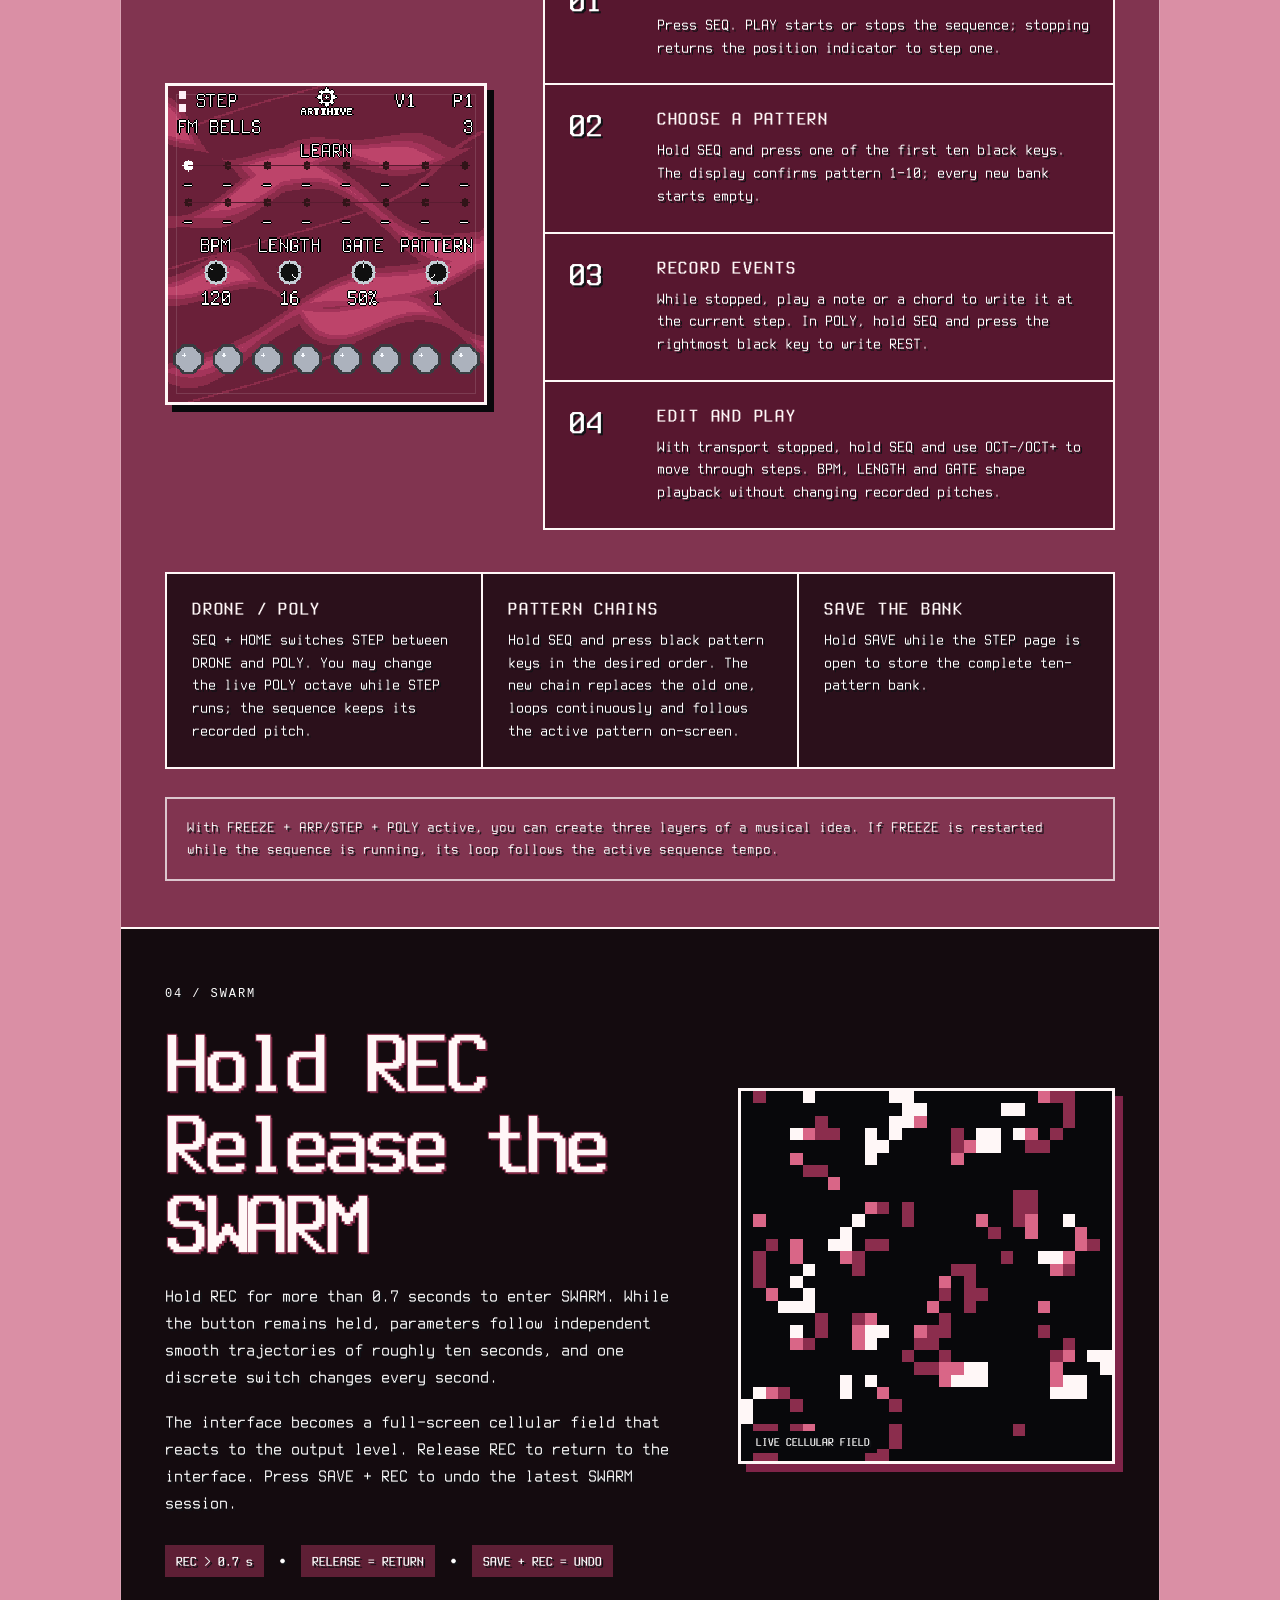
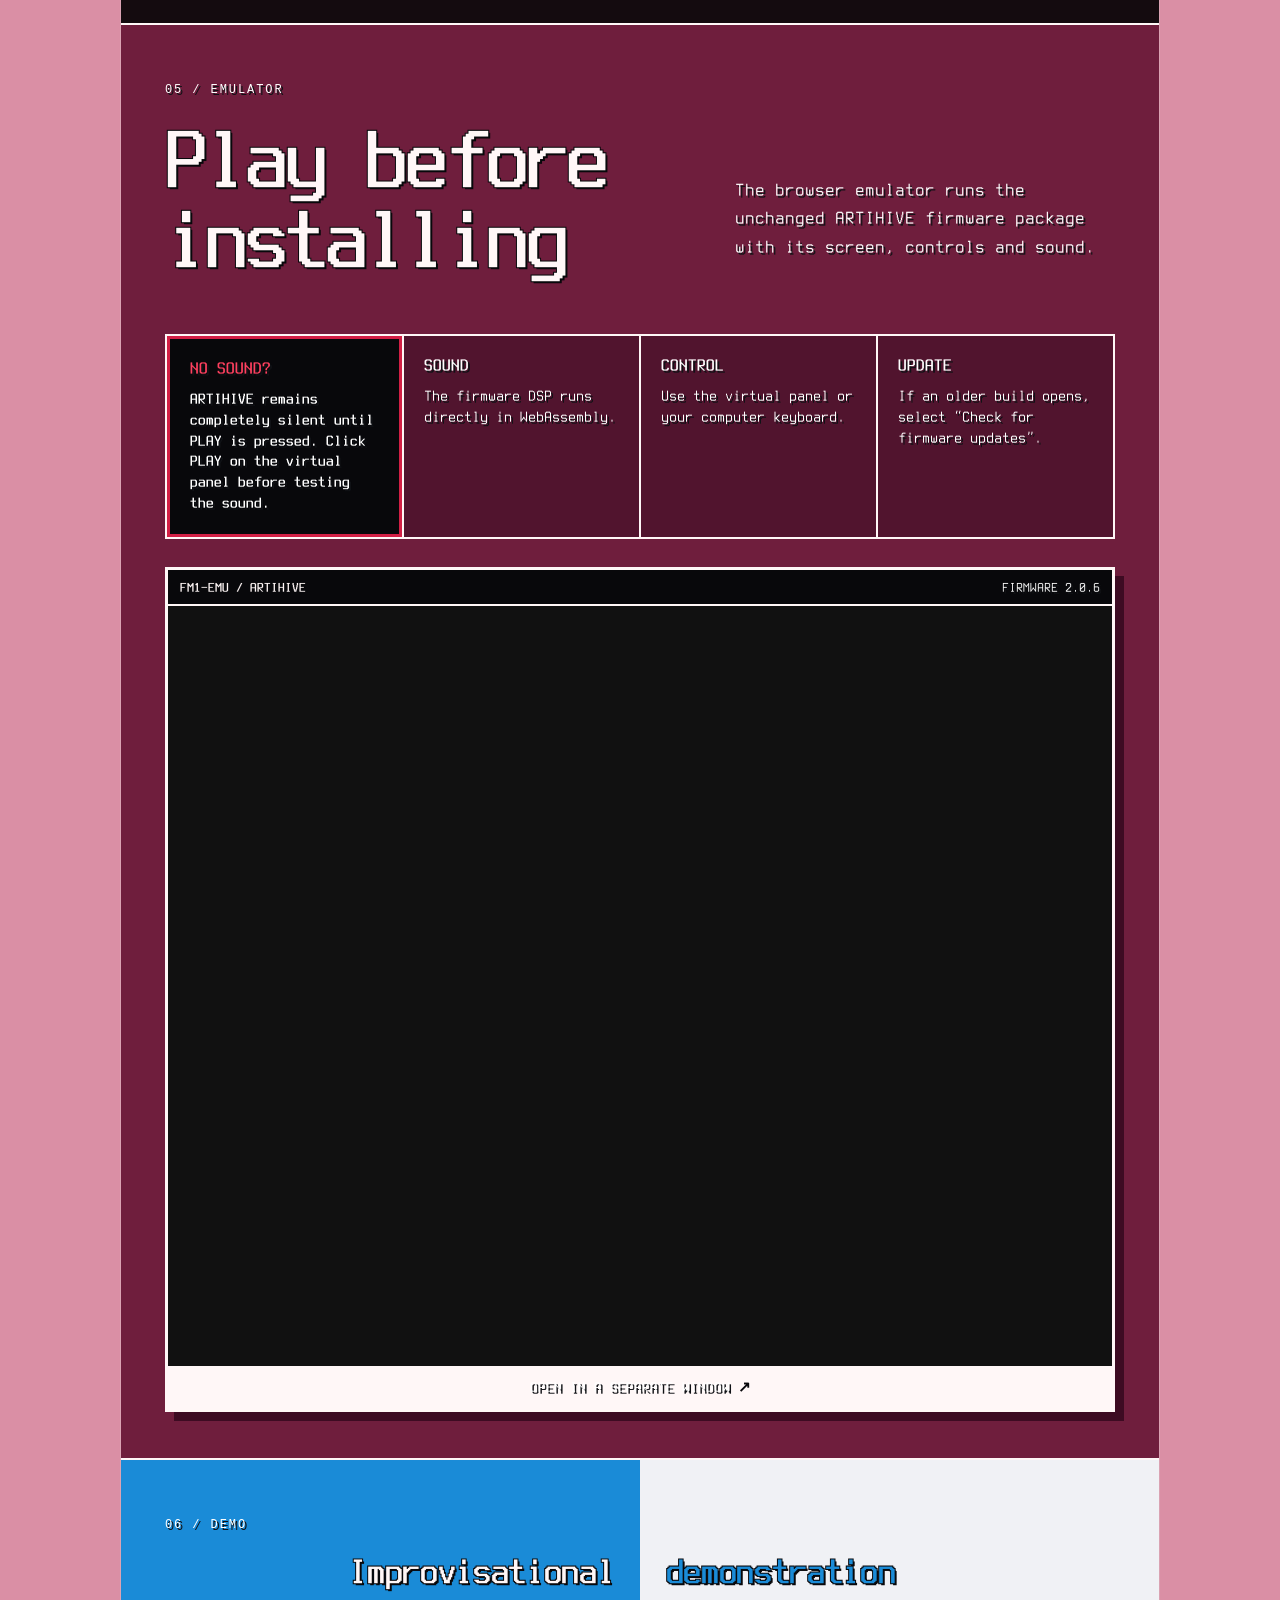
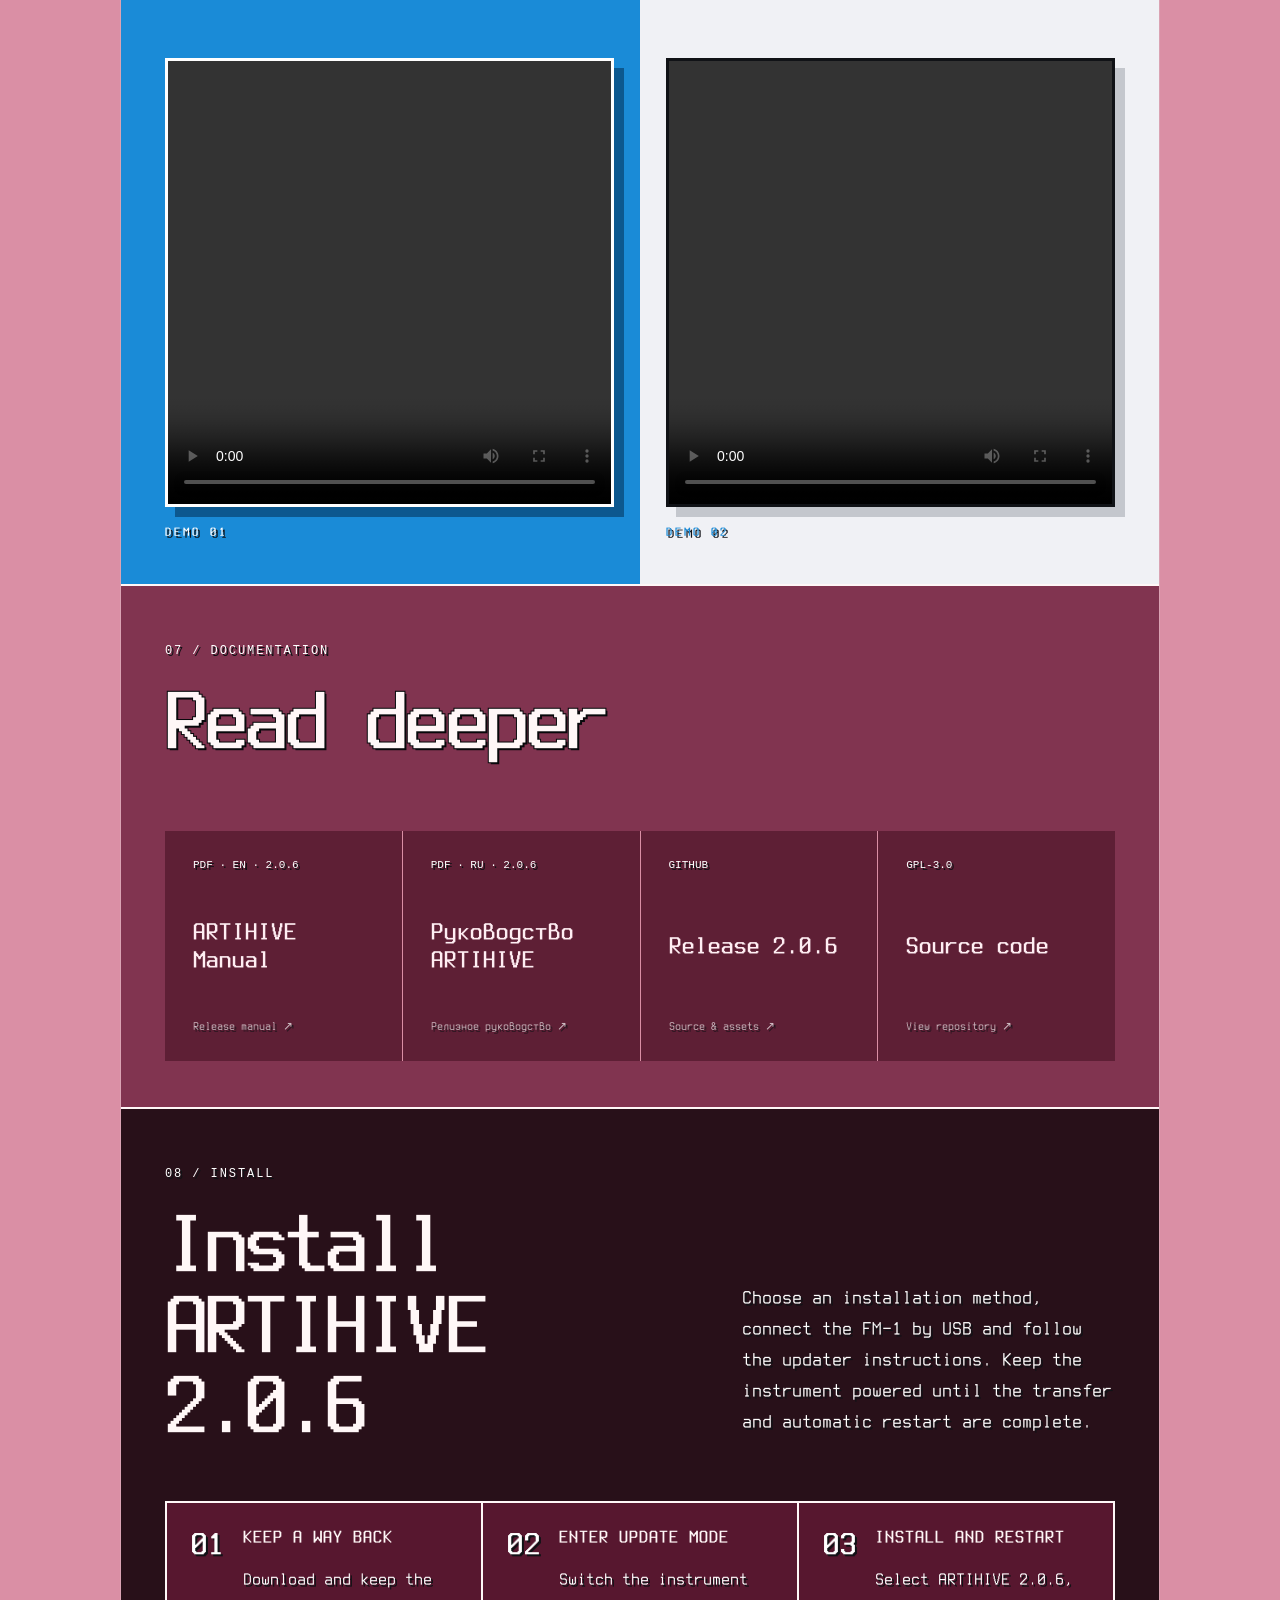
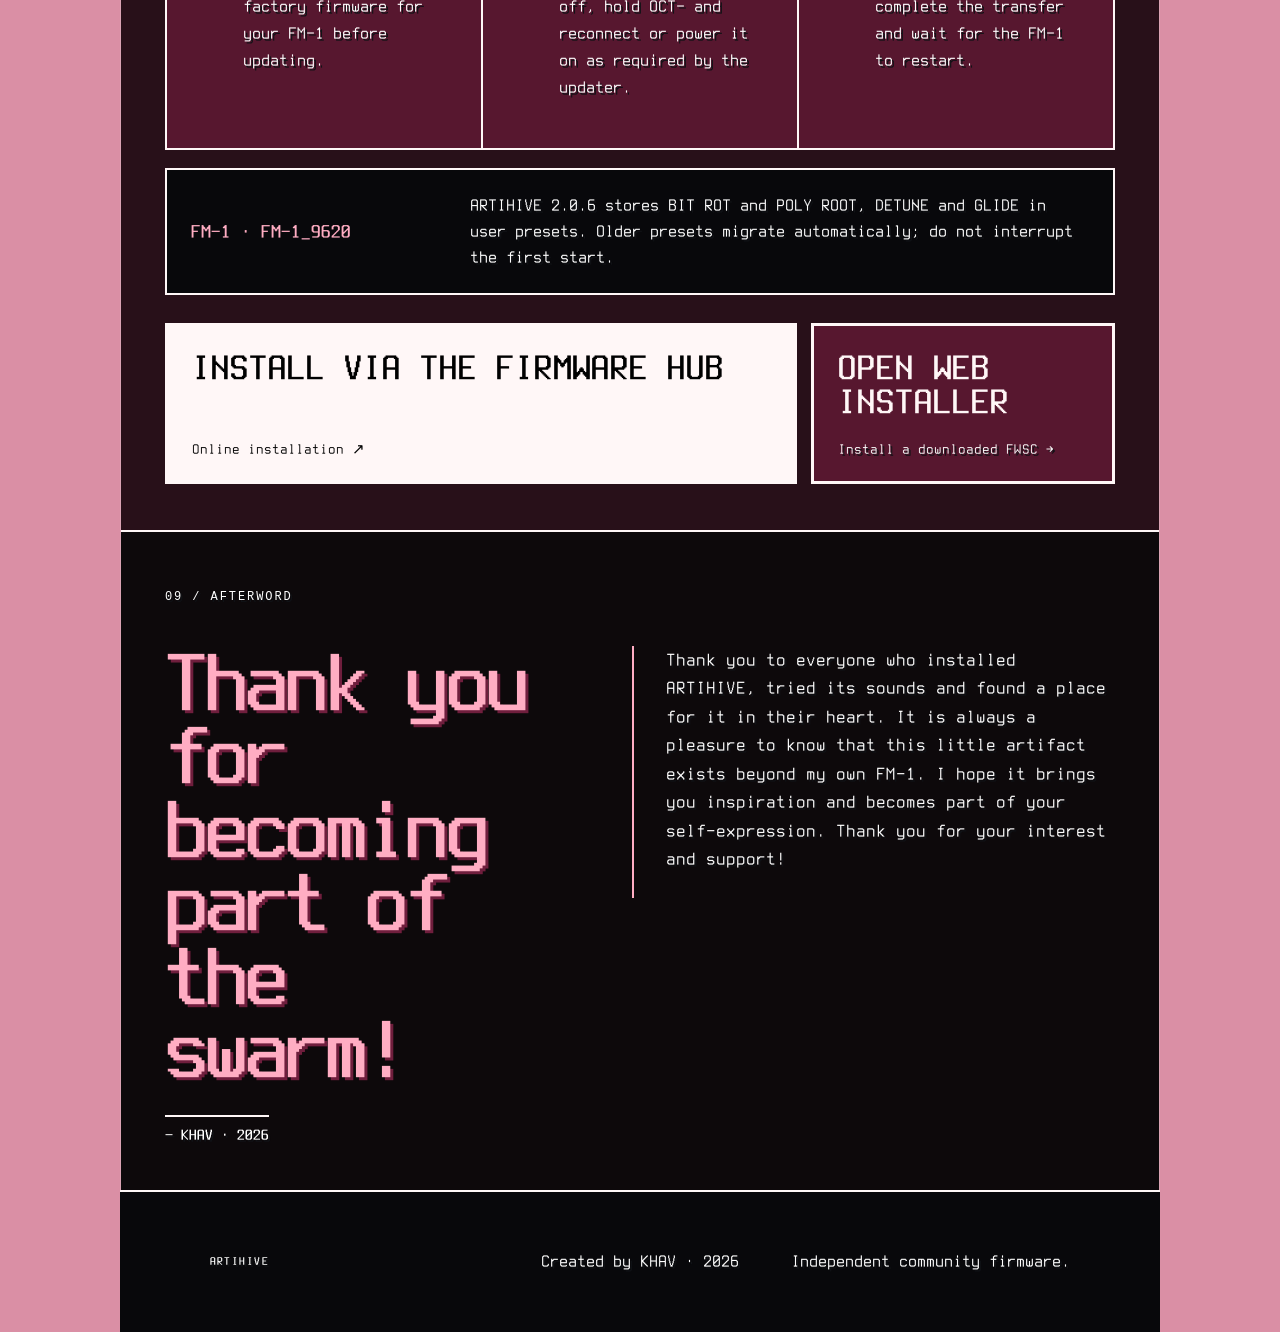
==== commit ff32ded1: "Add files via upload" ====
--- a/site/index.html
+++ b/site/index.html
@@ -4,8 +4,8 @@
   <meta charset="utf-8">
   <meta name="viewport" content="width=device-width,initial-scale=1">
   <meta name="theme-color" content="#7f2947">
-  <meta name="description" content="ARTIHIVE 2.0.5 — eight-voice experimental drone, polyphonic FM synthesizer, MIDI-synchronised instrument and STEP sequencer firmware for the M-VAVE FM-1.">
-  <title>ARTIHIVE 2.0.5 — FM-1 firmware by KHAV</title>
+  <meta name="description" content="ARTIHIVE 2.0.6 — eight-voice experimental drone, polyphonic FM synthesizer, MIDI-synchronised instrument and STEP sequencer firmware for the M-VAVE FM-1.">
+  <title>ARTIHIVE 2.0.6 — FM-1 firmware by KHAV</title>
   <link rel="stylesheet" href="styles.css?v=205-stable-1">
 </head>
 <body>
@@ -109,7 +109,7 @@
         <p data-en="STEP is a ten-pattern sequencer for notes, chords and rests. Every event remembers its recorded octave; patterns can run alone or as a looping chain." data-ru="STEP — секвенсор на десять паттернов для нот, аккордов и пауз. Каждое событие сохраняет записанную октаву; паттерны могут играть отдельно или объединяться в зацикленную цепочку.">STEP is a ten-pattern sequencer for notes, chords and rests. Every event remembers its recorded octave; patterns can run alone or as a looping chain.</p>
       </div>
       <div class="step-guide-layout">
-        <div class="screen-shell step-screen"><img src="assets/screens/themes/blush-vein/step.png?v=205-stable-1" width="240" height="240" alt="ARTIHIVE 2.0.5 STEP sequencer page"></div>
+        <div class="screen-shell step-screen"><img src="assets/screens/themes/blush-vein/step.png?v=205-stable-1" width="240" height="240" alt="ARTIHIVE 2.0.6 STEP sequencer page"></div>
         <div class="step-flow">
           <article><span>01</span><div><b data-en="OPEN STEP" data-ru="ОТКРОЙТЕ STEP">OPEN STEP</b><p data-en="Press SEQ. PLAY starts or stops the sequence; stopping returns the position indicator to step one." data-ru="Нажмите SEQ. PLAY запускает или останавливает секвенцию; после остановки указатель возвращается к первому шагу.">Press SEQ. PLAY starts or stops the sequence; stopping returns the position indicator to step one.</p></div></article>
           <article><span>02</span><div><b data-en="CHOOSE A PATTERN" data-ru="ВЫБЕРИТЕ ПАТТЕРН">CHOOSE A PATTERN</b><p data-en="Hold SEQ and press one of the first ten black keys. The display confirms pattern 1–10; every new bank starts empty." data-ru="Удерживайте SEQ и нажмите одну из первых десяти чёрных клавиш. Экран подтвердит паттерн 1–10; каждый новый банк изначально пуст.">Hold SEQ and press one of the first ten black keys. The display confirms pattern 1–10; every new bank starts empty.</p></div></article>
@@ -146,9 +146,9 @@
       </div>
       <div class="emulator-layout">
         <div class="emulator-embed">
-          <div class="emulator-bar"><b>FM1-EMU / ARTIHIVE</b><span>FIRMWARE 2.0.5</span></div>
-          <iframe src="https://joakimeriksson.github.io/fm1-emu/?package=https%3A%2F%2Fkhavld.github.io%2FARTIHIVE%2Fassets%2Fdownloads%2Fartihive-2.0.5.fwsc&amp;name=ARTIHIVE%202.0.5&amp;embed=1" title="ARTIHIVE browser emulator" loading="eager" allow="autoplay; midi" referrerpolicy="no-referrer"></iframe>
-          <a href="https://joakimeriksson.github.io/fm1-emu/?package=https%3A%2F%2Fkhavld.github.io%2FARTIHIVE%2Fassets%2Fdownloads%2Fartihive-2.0.5.fwsc&amp;name=ARTIHIVE%202.0.5" target="_blank" rel="noopener"><span data-en="OPEN IN A SEPARATE WINDOW" data-ru="ОТКРЫТЬ В ОТДЕЛЬНОМ ОКНЕ">OPEN IN A SEPARATE WINDOW</span> ↗</a>
+          <div class="emulator-bar"><b>FM1-EMU / ARTIHIVE</b><span>FIRMWARE 2.0.6</span></div>
+          <iframe src="https://joakimeriksson.github.io/fm1-emu/?package=https%3A%2F%2Fkhavld.github.io%2FARTIHIVE%2Fassets%2Fdownloads%2Fartihive-2.0.6.fwsc&amp;name=ARTIHIVE%202.0.6&amp;embed=1" title="ARTIHIVE browser emulator" loading="eager" allow="autoplay; midi" referrerpolicy="no-referrer"></iframe>
+          <a href="https://joakimeriksson.github.io/fm1-emu/?package=https%3A%2F%2Fkhavld.github.io%2FARTIHIVE%2Fassets%2Fdownloads%2Fartihive-2.0.6.fwsc&amp;name=ARTIHIVE%202.0.6" target="_blank" rel="noopener"><span data-en="OPEN IN A SEPARATE WINDOW" data-ru="ОТКРЫТЬ В ОТДЕЛЬНОМ ОКНЕ">OPEN IN A SEPARATE WINDOW</span> ↗</a>
         </div>
         <div class="emulator-notes">
           <article class="emulator-warning"><b data-en="NO SOUND?" data-ru="НЕТ ЗВУКА?">NO SOUND?</b><span data-en="ARTIHIVE remains completely silent until PLAY is pressed. Click PLAY on the virtual panel before testing the sound." data-ru="ARTIHIVE сохраняет полную тишину до нажатия PLAY. Перед проверкой звука нажмите PLAY на виртуальной панели.">ARTIHIVE remains completely silent until PLAY is pressed. Click PLAY on the virtual panel before testing the sound.</span></article>
@@ -176,24 +176,24 @@
     <section class="section" id="docs">
       <div class="section-head"><div><p class="section-no">07 / DOCUMENTATION</p><h2 data-en="Read deeper" data-ru="Подробнее:">Read deeper</h2></div></div>
       <div class="docs-grid">
-        <a href="assets/downloads/artihive-2.0.5-manual-en.pdf" target="_blank"><span>PDF · EN · 2.0.5</span><b>ARTIHIVE Manual</b><i>Release manual ↗</i></a>
-        <a href="assets/downloads/artihive-2.0.5-manual-ru.pdf" target="_blank"><span>PDF · RU · 2.0.5</span><b>Руководство ARTIHIVE</b><i>Релизное руководство ↗</i></a>
-        <a href="https://github.com/KHAVld/ARTIHIVE/releases/tag/artihive-2.0.5" target="_blank" rel="noopener"><span>GITHUB</span><b>Release 2.0.5</b><i>Source & assets ↗</i></a>
+        <a href="assets/downloads/artihive-2.0.6-manual-en.pdf" target="_blank"><span>PDF · EN · 2.0.6</span><b>ARTIHIVE Manual</b><i>Release manual ↗</i></a>
+        <a href="assets/downloads/artihive-2.0.6-manual-ru.pdf" target="_blank"><span>PDF · RU · 2.0.6</span><b>Руководство ARTIHIVE</b><i>Релизное руководство ↗</i></a>
+        <a href="https://github.com/KHAVld/ARTIHIVE/releases/tag/artihive-2.0.6" target="_blank" rel="noopener"><span>GITHUB</span><b>Release 2.0.6</b><i>Source & assets ↗</i></a>
         <a href="https://github.com/KHAVld/ARTIHIVE" target="_blank" rel="noopener"><span>GPL-3.0</span><b>Source code</b><i>View repository ↗</i></a>
       </div>
     </section>
 
     <section class="section install-v2 install-release" id="install">
       <div class="install-release-head">
-        <div><p class="section-no">08 / INSTALL</p><h2 data-en="Install<br>ARTIHIVE 2.0.5" data-ru="Установите<br>ARTIHIVE 2.0.5">Install<br>ARTIHIVE 2.0.5</h2></div>
+        <div><p class="section-no">08 / INSTALL</p><h2 data-en="Install<br>ARTIHIVE 2.0.6" data-ru="Установите<br>ARTIHIVE 2.0.6">Install<br>ARTIHIVE 2.0.6</h2></div>
         <p data-en="Choose an installation method, connect the FM-1 by USB and follow the updater instructions. Keep the instrument powered until the transfer and automatic restart are complete." data-ru="Выберите способ установки, подключите FM-1 по USB и следуйте инструкциям обновления. Не отключайте питание инструмента до завершения передачи и автоматической перезагрузки.">Choose an installation method, connect the FM-1 by USB and follow the updater instructions. Keep the instrument powered until the transfer and automatic restart are complete.</p>
       </div>
       <div class="install-release-steps">
         <article><span>01</span><b data-en="KEEP A WAY BACK" data-ru="СОХРАНИТЕ ПУТЬ НАЗАД">KEEP A WAY BACK</b><p data-en="Download and keep the factory firmware for your FM-1 before updating." data-ru="До обновления скачайте и сохраните заводскую прошивку вашего FM-1.">Download and keep the factory firmware for your FM-1 before updating.</p></article>
         <article><span>02</span><b data-en="ENTER UPDATE MODE" data-ru="ВОЙДИТЕ В РЕЖИМ ОБНОВЛЕНИЯ">ENTER UPDATE MODE</b><p data-en="Switch the instrument off, hold OCT− and reconnect or power it on as required by the updater." data-ru="Выключите инструмент, удерживайте OCT− и подключите его или включите питание согласно инструкции установщика.">Switch the instrument off, hold OCT− and reconnect or power it on as required by the updater.</p></article>
-        <article><span>03</span><b data-en="INSTALL AND RESTART" data-ru="УСТАНОВИТЕ И ПЕРЕЗАПУСТИТЕ">INSTALL AND RESTART</b><p data-en="Select ARTIHIVE 2.0.5, complete the transfer and wait for the FM-1 to restart." data-ru="Выберите ARTIHIVE 2.0.5, завершите передачу и дождитесь перезапуска FM-1.">Select ARTIHIVE 2.0.5, complete the transfer and wait for the FM-1 to restart.</p></article>
-      </div>
-      <div class="install-release-note"><b>FM-1 · FM-1_9620</b><p data-en="ARTIHIVE is independent community firmware. Presets and settings may be migrated during first start; do not interrupt that process." data-ru="ARTIHIVE — независимая пользовательская прошивка. При первом запуске пресеты и настройки могут быть преобразованы; не прерывайте этот процесс.">ARTIHIVE is independent community firmware. Presets and settings may be migrated during first start; do not interrupt that process.</p></div>
+        <article><span>03</span><b data-en="INSTALL AND RESTART" data-ru="УСТАНОВИТЕ И ПЕРЕЗАПУСТИТЕ">INSTALL AND RESTART</b><p data-en="Select ARTIHIVE 2.0.6, complete the transfer and wait for the FM-1 to restart." data-ru="Выберите ARTIHIVE 2.0.6, завершите передачу и дождитесь перезапуска FM-1.">Select ARTIHIVE 2.0.6, complete the transfer and wait for the FM-1 to restart.</p></article>
+      </div>
+      <div class="install-release-note"><b>FM-1 · FM-1_9620</b><p data-en="ARTIHIVE 2.0.6 stores BIT ROT and POLY ROOT, DETUNE and GLIDE in user presets. Older presets migrate automatically; do not interrupt the first start." data-ru="ARTIHIVE 2.0.6 сохраняет BIT ROT и POLY ROOT, DETUNE и GLIDE в пользовательских пресетах. Старые пресеты переносятся автоматически; не прерывайте первый запуск.">ARTIHIVE 2.0.6 stores BIT ROT and POLY ROOT, DETUNE and GLIDE in user presets. Older presets migrate automatically; do not interrupt the first start.</p></div>
       <div class="install-v2-actions">
         <a class="hub-install" style="color:#000" href="https://thefirmwarehub.com/#fw-artihive" target="_blank" rel="noopener"><strong style="color:#000" data-en="INSTALL VIA THE FIRMWARE HUB" data-ru="УСТАНОВИТЬ ЧЕРЕЗ THE FIRMWARE HUB">INSTALL VIA THE FIRMWARE HUB</strong><span style="color:#000" data-en="Online installation ↗" data-ru="Онлайн-установка ↗">Online installation ↗</span></a>
         <a class="local-install" href="install.html?v=205-stable-1"><strong data-en="OPEN WEB INSTALLER" data-ru="ОТКРЫТЬ WEB INSTALLER">OPEN WEB INSTALLER</strong><span data-en="Install a downloaded FWSC →" data-ru="Установить скачанный FWSC →">Install a downloaded FWSC →</span></a>
